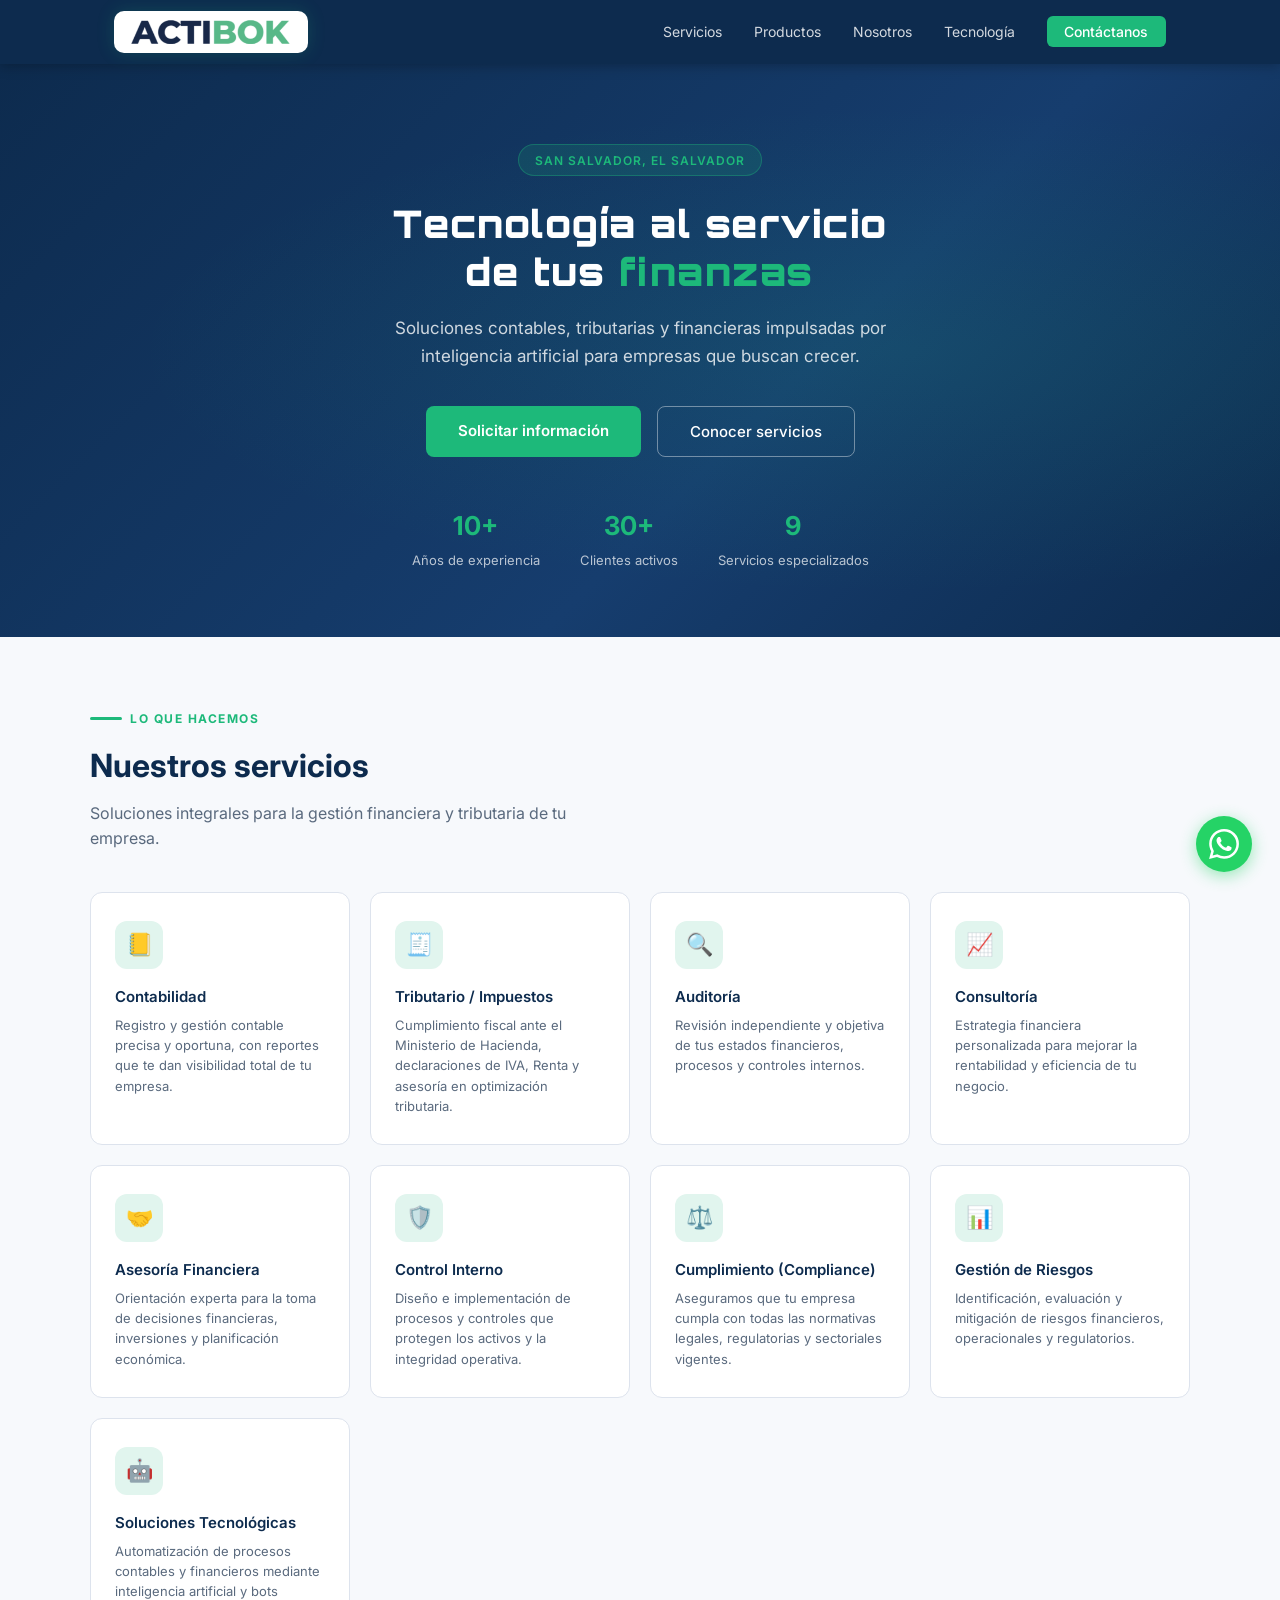
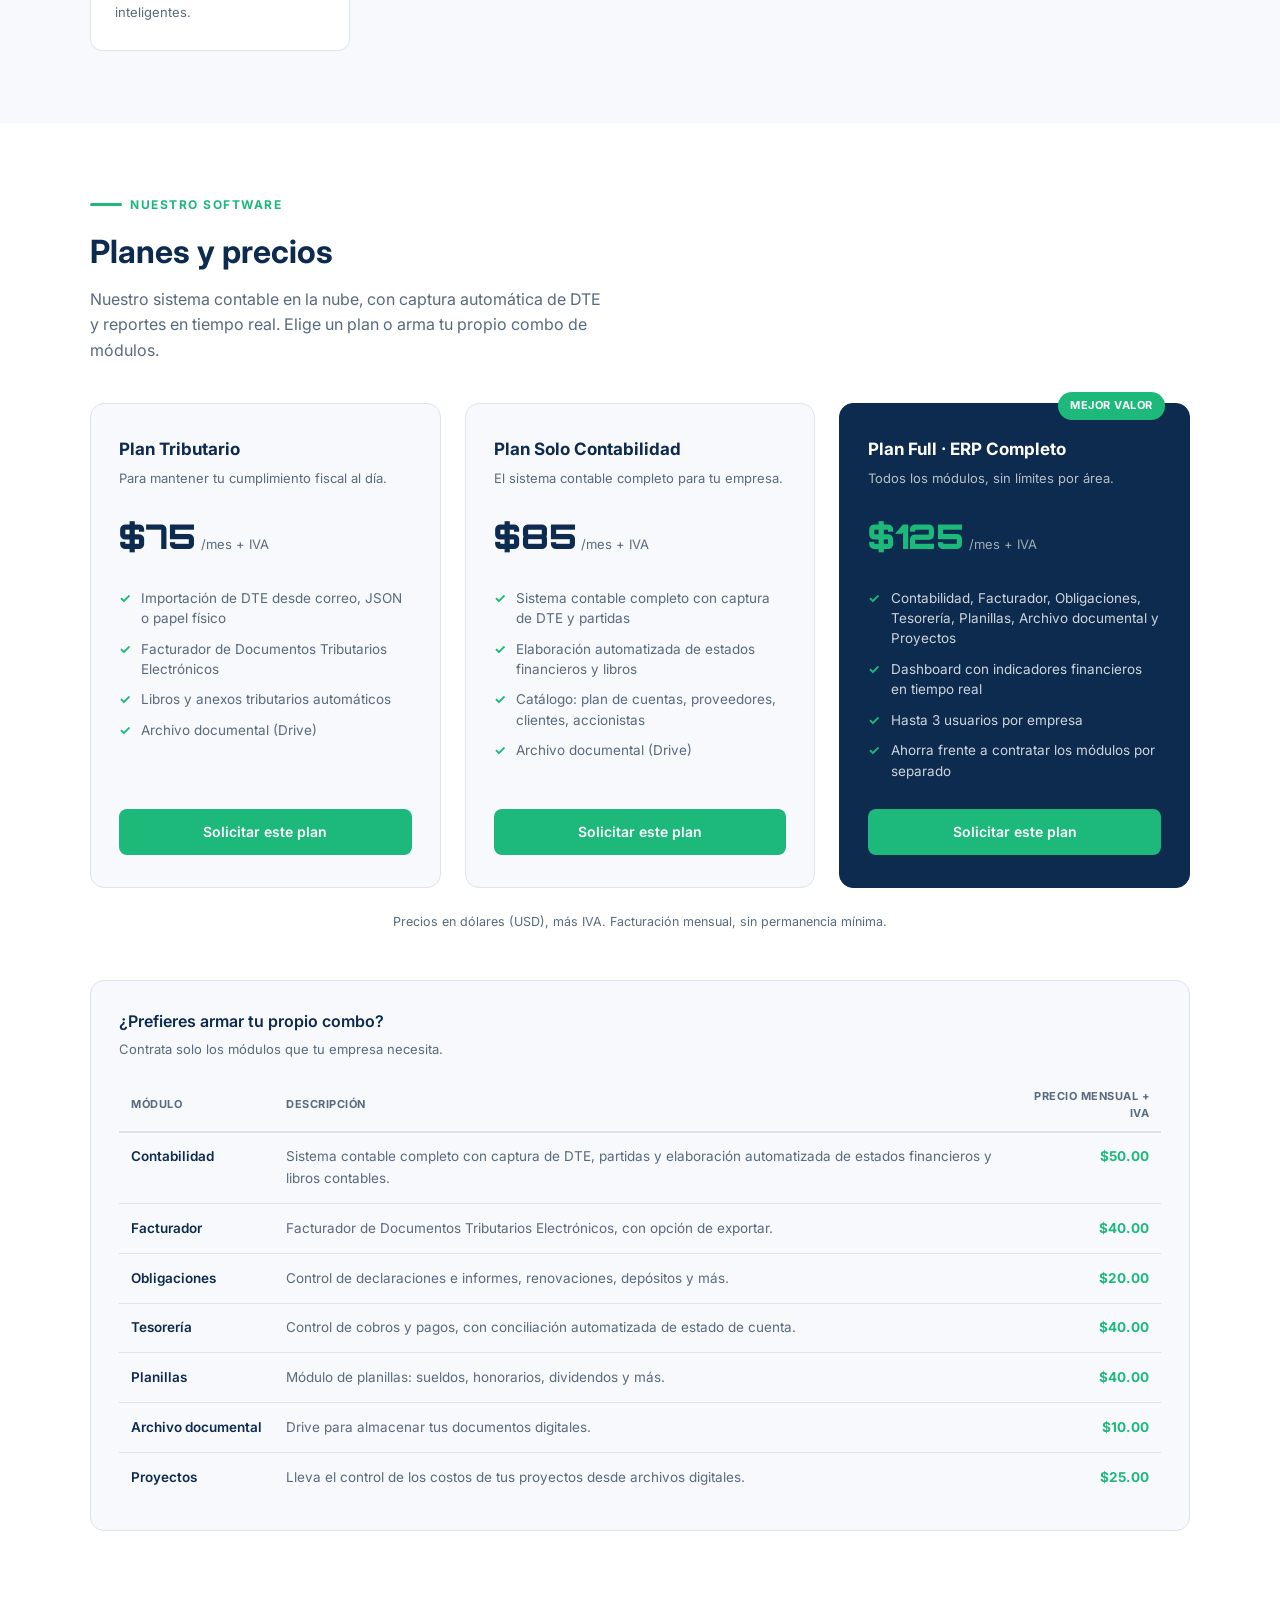
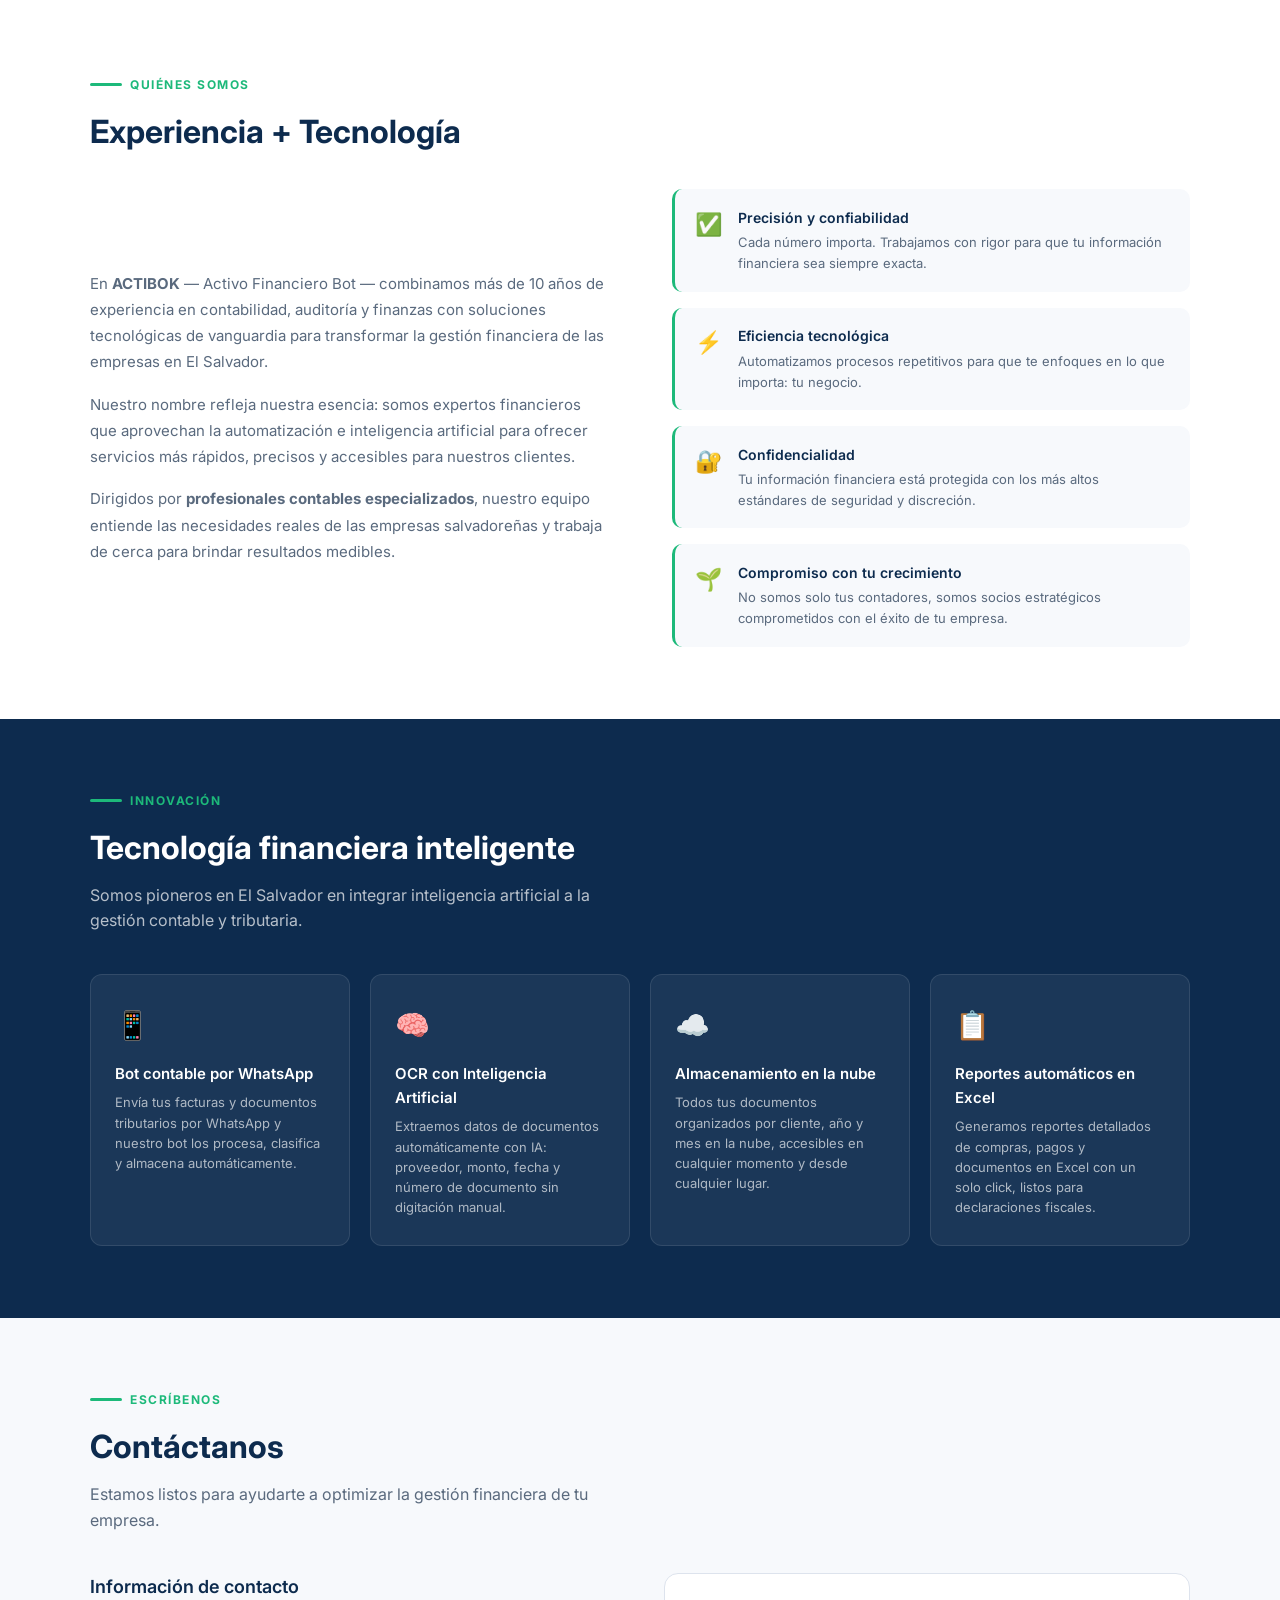
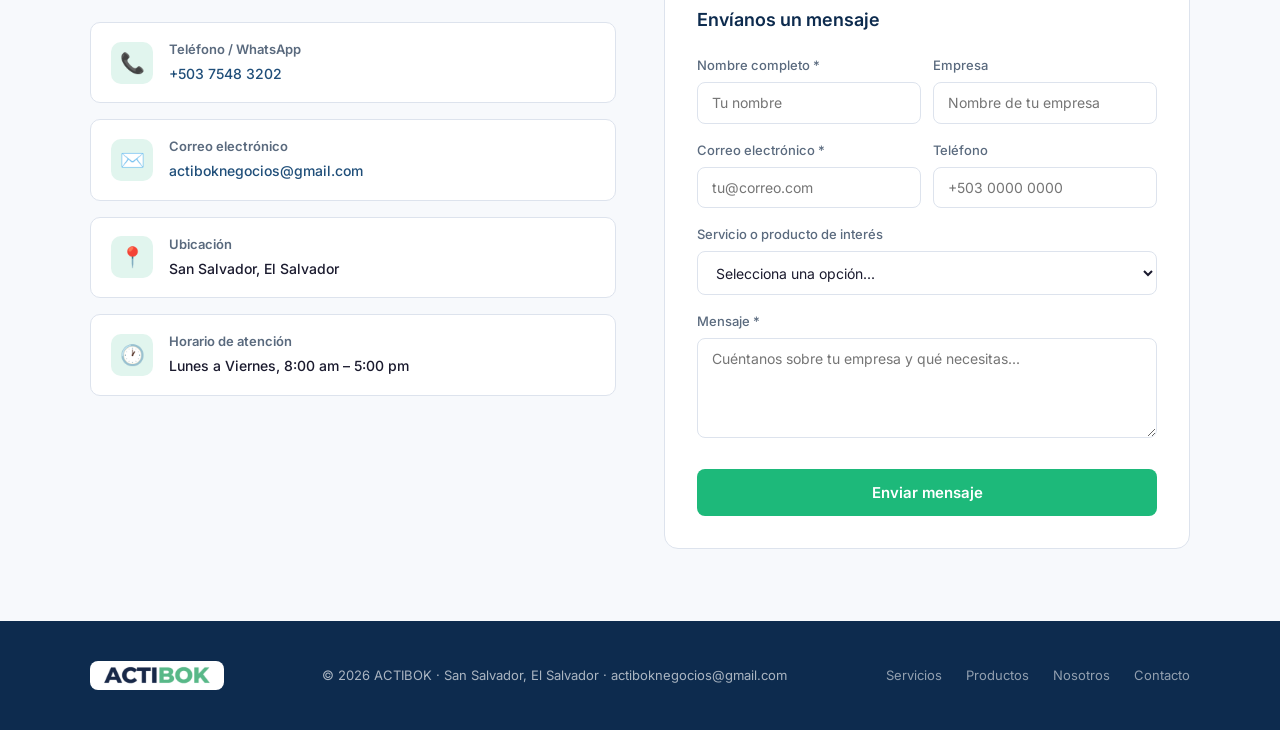
==== index.html @ 22d559ae "Reemplazar logotipo de texto por la imagen oficial del logo Usa el logo en PNG (assets/logo-actibok." ====
<!DOCTYPE html>
<html lang="es">
<head>
  <meta charset="UTF-8" />
  <meta name="viewport" content="width=device-width, initial-scale=1.0" />
  <title>ACTIBOK — Tecnología al servicio de tus finanzas</title>
  <meta name="description" content="ACTIBOK ofrece soluciones contables, tributarias, financieras y tecnológicas para empresas en El Salvador. Contabilidad, auditoría, consultoría, cumplimiento y más." />
  <link rel="preconnect" href="https://fonts.googleapis.com" />
  <link rel="preconnect" href="https://fonts.gstatic.com" crossorigin />
  <link href="https://fonts.googleapis.com/css2?family=Inter:wght@300;400;500;600;700&family=Orbitron:wght@700;900&display=swap" rel="stylesheet" />
  <style>
    *, *::before, *::after { box-sizing: border-box; margin: 0; padding: 0; }

    :root {
      --azul:       #0D2B4E;
      --azul-medio: #1F4E79;
      --verde:      #1DB97A;
      --verde-claro:#E1F5EE;
      --gris-bg:    #F7F9FC;
      --gris-card:  #FFFFFF;
      --texto:      #1A1A2E;
      --texto-sec:  #5A6A7E;
      --borde:      #DDE3ED;
    }

    html { scroll-behavior: smooth; }

    body {
      font-family: 'Inter', sans-serif;
      color: var(--texto);
      background: #fff;
      line-height: 1.6;
    }

    /* ── NAVBAR ── */
    header {
      position: sticky;
      top: 0;
      z-index: 100;
      background: var(--azul);
      box-shadow: 0 2px 12px rgba(0,0,0,0.25);
    }
    nav {
      max-width: 1100px;
      margin: 0 auto;
      padding: 0 1.5rem;
      display: flex;
      align-items: center;
      justify-content: space-between;
      height: 64px;
    }
    .logo {
      display: flex;
      align-items: center;
      background: #fff;
      padding: 0.4rem 0.9rem;
      border-radius: 10px;
      text-decoration: none;
      box-shadow: 0 0 18px rgba(29,185,122,0.2);
    }
    .logo img { display: block; height: 30px; width: auto; }
    .nav-links {
      display: flex;
      gap: 2rem;
      list-style: none;
    }
    .nav-links a {
      color: rgba(255,255,255,0.82);
      text-decoration: none;
      font-size: 14px;
      font-weight: 400;
      transition: color 0.2s;
    }
    .nav-links a:hover { color: var(--verde); }
    .nav-cta {
      background: var(--verde);
      color: #fff !important;
      padding: 0.45rem 1.1rem;
      border-radius: 6px;
      font-weight: 500 !important;
    }
    .nav-cta:hover { background: #17a36a !important; color: #fff !important; }

    /* hamburger */
    .hamburger { display: none; flex-direction: column; gap: 5px; cursor: pointer; }
    .hamburger span { width: 24px; height: 2px; background: #fff; border-radius: 2px; transition: 0.3s; }
    .mobile-menu {
      display: none;
      flex-direction: column;
      background: var(--azul);
      padding: 1rem 1.5rem 1.5rem;
      gap: 1rem;
    }
    .mobile-menu a {
      color: rgba(255,255,255,0.85);
      text-decoration: none;
      font-size: 16px;
      padding: 0.4rem 0;
      border-bottom: 1px solid rgba(255,255,255,0.08);
    }
    .mobile-menu a:last-child { border-bottom: none; }
    .mobile-menu.open { display: flex; }

    @media (max-width: 768px) {
      .nav-links { display: none; }
      .hamburger { display: flex; }
    }

    /* ── HERO ── */
    .hero {
      background: linear-gradient(135deg, var(--azul) 0%, #163D6E 60%, #0D2B4E 100%);
      color: #fff;
      padding: 5rem 1.5rem 4rem;
      text-align: center;
      position: relative;
      overflow: hidden;
    }
    .hero::before {
      content: '';
      position: absolute;
      inset: 0;
      background: radial-gradient(ellipse at 70% 50%, rgba(29,185,122,0.12) 0%, transparent 60%);
    }
    .hero-inner { position: relative; max-width: 680px; margin: 0 auto; }
    .hero-badge {
      display: inline-block;
      background: rgba(29,185,122,0.15);
      border: 1px solid rgba(29,185,122,0.35);
      color: var(--verde);
      font-size: 12px;
      font-weight: 600;
      letter-spacing: 1px;
      padding: 0.35rem 1rem;
      border-radius: 50px;
      margin-bottom: 1.5rem;
      text-transform: uppercase;
    }
    .hero h1 {
      font-family: 'Orbitron', sans-serif;
      font-size: clamp(22px, 4vw, 38px);
      font-weight: 900;
      line-height: 1.25;
      letter-spacing: 1.5px;
      margin-bottom: 1.25rem;
    }
    .hero h1 span { color: var(--verde); }
    .hero p {
      font-size: 17px;
      opacity: 0.8;
      margin-bottom: 2.25rem;
      max-width: 520px;
      margin-left: auto;
      margin-right: auto;
    }
    .hero-btns {
      display: flex;
      gap: 1rem;
      justify-content: center;
      flex-wrap: wrap;
    }
    .btn-primary {
      background: var(--verde);
      color: #fff;
      padding: 0.8rem 2rem;
      border-radius: 8px;
      font-size: 15px;
      font-weight: 600;
      text-decoration: none;
      transition: background 0.2s, transform 0.15s;
    }
    .btn-primary:hover { background: #17a36a; transform: translateY(-1px); }
    .btn-outline {
      border: 1.5px solid rgba(255,255,255,0.4);
      color: #fff;
      padding: 0.8rem 2rem;
      border-radius: 8px;
      font-size: 15px;
      font-weight: 500;
      text-decoration: none;
      transition: border-color 0.2s, background 0.2s;
    }
    .btn-outline:hover { border-color: var(--verde); background: rgba(29,185,122,0.08); }

    /* hero stats */
    .hero-stats {
      display: flex;
      justify-content: center;
      gap: 2.5rem;
      margin-top: 3rem;
      flex-wrap: wrap;
    }
    .hero-stat { text-align: center; }
    .hero-stat strong { display: block; font-size: 26px; font-weight: 700; color: var(--verde); }
    .hero-stat span { font-size: 13px; opacity: 0.7; }

    /* ── SECTION COMMONS ── */
    section { padding: 4.5rem 1.5rem; }
    .container { max-width: 1100px; margin: 0 auto; }
    .section-label {
      display: flex;
      align-items: center;
      gap: 0.5rem;
      margin-bottom: 0.75rem;
    }
    .section-label::before {
      content: '';
      width: 32px;
      height: 3px;
      background: var(--verde);
      border-radius: 2px;
      display: inline-block;
    }
    .section-label span {
      font-size: 12px;
      font-weight: 700;
      letter-spacing: 1.5px;
      text-transform: uppercase;
      color: var(--verde);
    }
    .section-title {
      font-size: clamp(22px, 3.5vw, 32px);
      font-weight: 700;
      color: var(--azul);
      margin-bottom: 0.6rem;
    }
    .section-sub {
      font-size: 16px;
      color: var(--texto-sec);
      max-width: 520px;
    }

    /* ── SERVICIOS ── */
    #servicios { background: var(--gris-bg); }
    .services-grid {
      display: grid;
      grid-template-columns: repeat(auto-fit, minmax(220px, 1fr));
      gap: 1.25rem;
      margin-top: 2.5rem;
    }
    .service-card {
      background: #fff;
      border: 1px solid var(--borde);
      border-radius: 12px;
      padding: 1.75rem 1.5rem;
      transition: transform 0.2s, box-shadow 0.2s, border-color 0.2s;
    }
    .service-card:hover {
      transform: translateY(-4px);
      box-shadow: 0 8px 28px rgba(13,43,78,0.1);
      border-color: var(--verde);
    }
    .service-icon {
      width: 48px;
      height: 48px;
      border-radius: 12px;
      background: var(--verde-claro);
      display: flex;
      align-items: center;
      justify-content: center;
      margin-bottom: 1rem;
      font-size: 22px;
    }
    .service-card h3 {
      font-size: 15px;
      font-weight: 600;
      color: var(--azul);
      margin-bottom: 0.4rem;
    }
    .service-card p {
      font-size: 13px;
      color: var(--texto-sec);
      line-height: 1.55;
    }

    /* ── PRODUCTOS ── */
    #productos { background: #fff; }
    .pricing-grid {
      display: grid;
      grid-template-columns: repeat(auto-fit, minmax(260px, 1fr));
      gap: 1.5rem;
      margin-top: 2.5rem;
    }
    .pricing-card {
      background: var(--gris-bg);
      border: 1px solid var(--borde);
      border-radius: 14px;
      padding: 2rem 1.75rem;
      display: flex;
      flex-direction: column;
      position: relative;
      transition: transform 0.2s, box-shadow 0.2s, border-color 0.2s;
    }
    .pricing-card:hover {
      transform: translateY(-4px);
      box-shadow: 0 8px 28px rgba(13,43,78,0.1);
      border-color: var(--verde);
    }
    .pricing-card.featured { background: var(--azul); border-color: var(--azul); }
    .pricing-badge {
      position: absolute;
      top: -12px;
      right: 1.5rem;
      background: var(--verde);
      color: #fff;
      font-size: 11px;
      font-weight: 700;
      letter-spacing: 0.5px;
      text-transform: uppercase;
      padding: 0.3rem 0.75rem;
      border-radius: 50px;
    }
    .pricing-card h3 { font-size: 17px; font-weight: 700; color: var(--azul); margin-bottom: 0.3rem; }
    .pricing-card.featured h3 { color: #fff; }
    .pricing-tagline { font-size: 13px; color: var(--texto-sec); margin-bottom: 1.25rem; }
    .pricing-card.featured .pricing-tagline { color: rgba(255,255,255,0.7); }
    .pricing-price { display: flex; align-items: baseline; gap: 0.3rem; margin-bottom: 1.5rem; }
    .pricing-price strong { font-size: 34px; font-weight: 900; color: var(--azul); font-family: 'Orbitron', sans-serif; }
    .pricing-card.featured .pricing-price strong { color: var(--verde); }
    .pricing-price span { font-size: 13px; color: var(--texto-sec); }
    .pricing-card.featured .pricing-price span { color: rgba(255,255,255,0.6); }
    .pricing-features { list-style: none; display: flex; flex-direction: column; gap: 0.65rem; margin-bottom: 1.75rem; flex-grow: 1; }
    .pricing-features li { font-size: 13.5px; color: var(--texto-sec); padding-left: 1.4rem; position: relative; line-height: 1.5; }
    .pricing-card.featured .pricing-features li { color: rgba(255,255,255,0.8); }
    .pricing-features li::before { content: '✓'; position: absolute; left: 0; color: var(--verde); font-weight: 700; }
    .pricing-cta {
      display: block;
      text-align: center;
      background: var(--verde);
      color: #fff;
      padding: 0.75rem;
      border-radius: 8px;
      font-size: 14px;
      font-weight: 600;
      text-decoration: none;
      transition: background 0.2s;
    }
    .pricing-cta:hover { background: #17a36a; }
    .pricing-note { font-size: 12.5px; color: var(--texto-sec); text-align: center; margin-top: 1.5rem; }

    .modules-wrap {
      margin-top: 3rem;
      background: var(--gris-bg);
      border: 1px solid var(--borde);
      border-radius: 14px;
      padding: 1.75rem;
    }
    .modules-wrap h3 { font-size: 16px; font-weight: 600; color: var(--azul); margin-bottom: 0.25rem; }
    .modules-sub { font-size: 13px; color: var(--texto-sec); margin-bottom: 1.25rem; }
    .modules-table { width: 100%; border-collapse: collapse; }
    .modules-table th {
      text-align: left;
      font-size: 11px;
      text-transform: uppercase;
      letter-spacing: 0.5px;
      color: var(--texto-sec);
      padding: 0.5rem 0.75rem;
      border-bottom: 2px solid var(--borde);
    }
    .modules-table td {
      padding: 0.85rem 0.75rem;
      border-bottom: 1px solid var(--borde);
      font-size: 13.5px;
      vertical-align: top;
    }
    .modules-table tr:last-child td { border-bottom: none; }
    .modules-table td.module-name { font-weight: 600; color: var(--azul); white-space: nowrap; }
    .modules-table td.module-price { text-align: right; font-weight: 700; color: var(--verde); white-space: nowrap; }
    .modules-table td.module-desc { color: var(--texto-sec); }
    @media (max-width: 640px) {
      .modules-table thead { display: none; }
      .modules-table, .modules-table tbody, .modules-table tr, .modules-table td { display: block; width: 100%; }
      .modules-table tr { padding: 0.75rem 0; border-bottom: 1px solid var(--borde); }
      .modules-table td { border: none; padding: 0.15rem 0; }
      .modules-table td.module-price { text-align: left; }
      .modules-table td.module-price::before { content: 'Precio mensual + IVA: '; font-weight: 400; color: var(--texto-sec); }
    }

    /* ── NOSOTROS ── */
    #nosotros { background: #fff; }
    .about-grid {
      display: grid;
      grid-template-columns: 1fr 1fr;
      gap: 4rem;
      align-items: center;
      margin-top: 2rem;
    }
    @media (max-width: 768px) { .about-grid { grid-template-columns: 1fr; gap: 2rem; } }
    .about-text p {
      font-size: 15px;
      color: var(--texto-sec);
      line-height: 1.75;
      margin-bottom: 1rem;
    }
    .about-text p:last-child { margin-bottom: 0; }
    .about-values {
      display: flex;
      flex-direction: column;
      gap: 1rem;
    }
    .value-item {
      display: flex;
      gap: 1rem;
      align-items: flex-start;
      padding: 1.1rem 1.25rem;
      background: var(--gris-bg);
      border-radius: 10px;
      border-left: 3px solid var(--verde);
    }
    .value-icon { font-size: 22px; flex-shrink: 0; }
    .value-item h4 { font-size: 14px; font-weight: 600; color: var(--azul); margin-bottom: 0.2rem; }
    .value-item p { font-size: 13px; color: var(--texto-sec); }

    /* ── TECNOLOGÍA ── */
    #tecnologia {
      background: var(--azul);
      color: #fff;
    }
    #tecnologia .section-title { color: #fff; }
    #tecnologia .section-sub { color: rgba(255,255,255,0.7); }
    #tecnologia .section-label span { color: var(--verde); }
    .tech-grid {
      display: grid;
      grid-template-columns: repeat(auto-fit, minmax(220px, 1fr));
      gap: 1.25rem;
      margin-top: 2.5rem;
    }
    .tech-card {
      background: rgba(255,255,255,0.06);
      border: 1px solid rgba(255,255,255,0.1);
      border-radius: 12px;
      padding: 1.75rem 1.5rem;
      transition: background 0.2s, border-color 0.2s;
    }
    .tech-card:hover {
      background: rgba(29,185,122,0.1);
      border-color: rgba(29,185,122,0.35);
    }
    .tech-card-icon { font-size: 28px; margin-bottom: 0.9rem; }
    .tech-card h3 { font-size: 15px; font-weight: 600; margin-bottom: 0.4rem; color: #fff; }
    .tech-card p { font-size: 13px; color: rgba(255,255,255,0.65); line-height: 1.55; }

    /* ── CONTACTO ── */
    #contacto { background: var(--gris-bg); }
    .contact-grid {
      display: grid;
      grid-template-columns: 1fr 1fr;
      gap: 3rem;
      margin-top: 2.5rem;
      align-items: start;
    }
    @media (max-width: 768px) { .contact-grid { grid-template-columns: 1fr; gap: 2rem; } }
    .contact-info h3 {
      font-size: 18px;
      font-weight: 600;
      color: var(--azul);
      margin-bottom: 1.25rem;
    }
    .contact-items { display: flex; flex-direction: column; gap: 1rem; }
    .contact-item {
      display: flex;
      gap: 1rem;
      align-items: center;
      background: #fff;
      border: 1px solid var(--borde);
      border-radius: 10px;
      padding: 1rem 1.25rem;
    }
    .contact-item-icon {
      width: 42px;
      height: 42px;
      border-radius: 10px;
      background: var(--verde-claro);
      display: flex;
      align-items: center;
      justify-content: center;
      font-size: 20px;
      flex-shrink: 0;
      color: #0F6E56;
    }
    .contact-item-text strong {
      display: block;
      font-size: 13px;
      font-weight: 600;
      color: var(--texto-sec);
      margin-bottom: 1px;
    }
    .contact-item-text span {
      font-size: 14px;
      color: var(--texto);
      font-weight: 500;
    }
    .contact-item-text a {
      font-size: 14px;
      color: var(--azul-medio);
      font-weight: 500;
      text-decoration: none;
    }
    .contact-item-text a:hover { color: var(--verde); }

    /* contact form */
    .contact-form-wrap {
      background: #fff;
      border: 1px solid var(--borde);
      border-radius: 14px;
      padding: 2rem;
    }
    .contact-form-wrap h3 {
      font-size: 18px;
      font-weight: 600;
      color: var(--azul);
      margin-bottom: 1.25rem;
    }
    .form-group { margin-bottom: 1rem; }
    .form-group label {
      display: block;
      font-size: 13px;
      font-weight: 500;
      color: var(--texto-sec);
      margin-bottom: 0.4rem;
    }
    .form-group input,
    .form-group textarea,
    .form-group select {
      width: 100%;
      padding: 0.7rem 0.9rem;
      border: 1.5px solid var(--borde);
      border-radius: 8px;
      font-size: 14px;
      font-family: inherit;
      color: var(--texto);
      background: #fff;
      transition: border-color 0.2s;
      outline: none;
    }
    .form-group input:focus,
    .form-group textarea:focus,
    .form-group select:focus { border-color: var(--verde); }
    .form-group textarea { resize: vertical; min-height: 100px; }
    .form-row { display: grid; grid-template-columns: 1fr 1fr; gap: 0.75rem; }
    @media (max-width: 480px) { .form-row { grid-template-columns: 1fr; } }
    .btn-submit {
      width: 100%;
      background: var(--verde);
      color: #fff;
      border: none;
      padding: 0.85rem;
      border-radius: 8px;
      font-size: 15px;
      font-weight: 600;
      cursor: pointer;
      font-family: inherit;
      transition: background 0.2s;
      margin-top: 0.5rem;
    }
    .btn-submit:hover { background: #17a36a; }
    .form-success {
      display: none;
      background: var(--verde-claro);
      border: 1px solid var(--verde);
      color: #0F6E56;
      border-radius: 8px;
      padding: 1rem;
      font-size: 14px;
      font-weight: 500;
      text-align: center;
      margin-top: 1rem;
    }

    /* ── FOOTER ── */
    footer {
      background: var(--azul);
      color: rgba(255,255,255,0.65);
      padding: 2.5rem 1.5rem;
    }
    .footer-inner {
      max-width: 1100px;
      margin: 0 auto;
      display: flex;
      justify-content: space-between;
      align-items: center;
      flex-wrap: wrap;
      gap: 1rem;
    }
    .footer-logo {
      display: flex;
      align-items: center;
      background: #fff;
      padding: 0.3rem 0.75rem;
      border-radius: 8px;
      text-decoration: none;
    }
    .footer-logo img { display: block; height: 20px; width: auto; }
    footer p { font-size: 13px; }
    .footer-links { display: flex; gap: 1.5rem; }
    .footer-links a {
      color: rgba(255,255,255,0.55);
      text-decoration: none;
      font-size: 13px;
      transition: color 0.2s;
    }
    .footer-links a:hover { color: var(--verde); }

    /* ── WHATSAPP FLOAT ── */
    .whatsapp-float {
      position: fixed;
      bottom: 1.75rem;
      right: 1.75rem;
      background: #25D366;
      color: #fff;
      width: 56px;
      height: 56px;
      border-radius: 50%;
      display: flex;
      align-items: center;
      justify-content: center;
      font-size: 28px;
      text-decoration: none;
      box-shadow: 0 4px 16px rgba(37,211,102,0.45);
      z-index: 999;
      transition: transform 0.2s;
    }
    .whatsapp-float:hover { transform: scale(1.08); }
  </style>
</head>
<body>

<!-- NAVBAR -->
<header>
  <nav>
    <a href="#" class="logo"><img src="assets/logo-actibok.png" alt="ACTIBOK" /></a>
    <ul class="nav-links">
      <li><a href="#servicios">Servicios</a></li>
      <li><a href="#productos">Productos</a></li>
      <li><a href="#nosotros">Nosotros</a></li>
      <li><a href="#tecnologia">Tecnología</a></li>
      <li><a href="#contacto" class="nav-cta">Contáctanos</a></li>
    </ul>
    <div class="hamburger" onclick="toggleMenu()" aria-label="Menú" role="button">
      <span></span><span></span><span></span>
    </div>
  </nav>
  <div class="mobile-menu" id="mobileMenu">
    <a href="#servicios" onclick="toggleMenu()">Servicios</a>
    <a href="#productos" onclick="toggleMenu()">Productos</a>
    <a href="#nosotros" onclick="toggleMenu()">Nosotros</a>
    <a href="#tecnologia" onclick="toggleMenu()">Tecnología</a>
    <a href="#contacto" onclick="toggleMenu()">Contacto</a>
  </div>
</header>

<!-- HERO -->
<section class="hero">
  <div class="hero-inner">
    <div class="hero-badge">San Salvador, El Salvador</div>
    <h1>Tecnología al servicio<br>de tus <span>finanzas</span></h1>
    <p>Soluciones contables, tributarias y financieras impulsadas por inteligencia artificial para empresas que buscan crecer.</p>
    <div class="hero-btns">
      <a href="#contacto" class="btn-primary">Solicitar información</a>
      <a href="#servicios" class="btn-outline">Conocer servicios</a>
    </div>
    <div class="hero-stats">
      <div class="hero-stat"><strong>10+</strong><span>Años de experiencia</span></div>
      <div class="hero-stat"><strong>30+</strong><span>Clientes activos</span></div>
      <div class="hero-stat"><strong>9</strong><span>Servicios especializados</span></div>
    </div>
  </div>
</section>

<!-- SERVICIOS -->
<section id="servicios">
  <div class="container">
    <div class="section-label"><span>Lo que hacemos</span></div>
    <h2 class="section-title">Nuestros servicios</h2>
    <p class="section-sub">Soluciones integrales para la gestión financiera y tributaria de tu empresa.</p>
    <div class="services-grid">
      <div class="service-card">
        <div class="service-icon">📒</div>
        <h3>Contabilidad</h3>
        <p>Registro y gestión contable precisa y oportuna, con reportes que te dan visibilidad total de tu empresa.</p>
      </div>
      <div class="service-card">
        <div class="service-icon">🧾</div>
        <h3>Tributario / Impuestos</h3>
        <p>Cumplimiento fiscal ante el Ministerio de Hacienda, declaraciones de IVA, Renta y asesoría en optimización tributaria.</p>
      </div>
      <div class="service-card">
        <div class="service-icon">🔍</div>
        <h3>Auditoría</h3>
        <p>Revisión independiente y objetiva de tus estados financieros, procesos y controles internos.</p>
      </div>
      <div class="service-card">
        <div class="service-icon">📈</div>
        <h3>Consultoría</h3>
        <p>Estrategia financiera personalizada para mejorar la rentabilidad y eficiencia de tu negocio.</p>
      </div>
      <div class="service-card">
        <div class="service-icon">🤝</div>
        <h3>Asesoría Financiera</h3>
        <p>Orientación experta para la toma de decisiones financieras, inversiones y planificación económica.</p>
      </div>
      <div class="service-card">
        <div class="service-icon">🛡️</div>
        <h3>Control Interno</h3>
        <p>Diseño e implementación de procesos y controles que protegen los activos y la integridad operativa.</p>
      </div>
      <div class="service-card">
        <div class="service-icon">⚖️</div>
        <h3>Cumplimiento (Compliance)</h3>
        <p>Aseguramos que tu empresa cumpla con todas las normativas legales, regulatorias y sectoriales vigentes.</p>
      </div>
      <div class="service-card">
        <div class="service-icon">📊</div>
        <h3>Gestión de Riesgos</h3>
        <p>Identificación, evaluación y mitigación de riesgos financieros, operacionales y regulatorios.</p>
      </div>
      <div class="service-card">
        <div class="service-icon">🤖</div>
        <h3>Soluciones Tecnológicas</h3>
        <p>Automatización de procesos contables y financieros mediante inteligencia artificial y bots inteligentes.</p>
      </div>
    </div>
  </div>
</section>

<!-- PRODUCTOS -->
<section id="productos">
  <div class="container">
    <div class="section-label"><span>Nuestro software</span></div>
    <h2 class="section-title">Planes y precios</h2>
    <p class="section-sub">Nuestro sistema contable en la nube, con captura automática de DTE y reportes en tiempo real. Elige un plan o arma tu propio combo de módulos.</p>

    <div class="pricing-grid">
      <div class="pricing-card">
        <h3>Plan Tributario</h3>
        <p class="pricing-tagline">Para mantener tu cumplimiento fiscal al día.</p>
        <div class="pricing-price"><strong>$75</strong><span>/mes + IVA</span></div>
        <ul class="pricing-features">
          <li>Importación de DTE desde correo, JSON o papel físico</li>
          <li>Facturador de Documentos Tributarios Electrónicos</li>
          <li>Libros y anexos tributarios automáticos</li>
          <li>Archivo documental (Drive)</li>
        </ul>
        <a href="#contacto" class="pricing-cta">Solicitar este plan</a>
      </div>

      <div class="pricing-card">
        <h3>Plan Solo Contabilidad</h3>
        <p class="pricing-tagline">El sistema contable completo para tu empresa.</p>
        <div class="pricing-price"><strong>$85</strong><span>/mes + IVA</span></div>
        <ul class="pricing-features">
          <li>Sistema contable completo con captura de DTE y partidas</li>
          <li>Elaboración automatizada de estados financieros y libros</li>
          <li>Catálogo: plan de cuentas, proveedores, clientes, accionistas</li>
          <li>Archivo documental (Drive)</li>
        </ul>
        <a href="#contacto" class="pricing-cta">Solicitar este plan</a>
      </div>

      <div class="pricing-card featured">
        <div class="pricing-badge">Mejor valor</div>
        <h3>Plan Full · ERP Completo</h3>
        <p class="pricing-tagline">Todos los módulos, sin límites por área.</p>
        <div class="pricing-price"><strong>$125</strong><span>/mes + IVA</span></div>
        <ul class="pricing-features">
          <li>Contabilidad, Facturador, Obligaciones, Tesorería, Planillas, Archivo documental y Proyectos</li>
          <li>Dashboard con indicadores financieros en tiempo real</li>
          <li>Hasta 3 usuarios por empresa</li>
          <li>Ahorra frente a contratar los módulos por separado</li>
        </ul>
        <a href="#contacto" class="pricing-cta">Solicitar este plan</a>
      </div>
    </div>
    <p class="pricing-note">Precios en dólares (USD), más IVA. Facturación mensual, sin permanencia mínima.</p>

    <div class="modules-wrap">
      <h3>¿Prefieres armar tu propio combo?</h3>
      <p class="modules-sub">Contrata solo los módulos que tu empresa necesita.</p>
      <table class="modules-table">
        <thead>
          <tr>
            <th>Módulo</th>
            <th>Descripción</th>
            <th style="text-align:right;">Precio mensual + IVA</th>
          </tr>
        </thead>
        <tbody>
          <tr>
            <td class="module-name">Contabilidad</td>
            <td class="module-desc">Sistema contable completo con captura de DTE, partidas y elaboración automatizada de estados financieros y libros contables.</td>
            <td class="module-price">$50.00</td>
          </tr>
          <tr>
            <td class="module-name">Facturador</td>
            <td class="module-desc">Facturador de Documentos Tributarios Electrónicos, con opción de exportar.</td>
            <td class="module-price">$40.00</td>
          </tr>
          <tr>
            <td class="module-name">Obligaciones</td>
            <td class="module-desc">Control de declaraciones e informes, renovaciones, depósitos y más.</td>
            <td class="module-price">$20.00</td>
          </tr>
          <tr>
            <td class="module-name">Tesorería</td>
            <td class="module-desc">Control de cobros y pagos, con conciliación automatizada de estado de cuenta.</td>
            <td class="module-price">$40.00</td>
          </tr>
          <tr>
            <td class="module-name">Planillas</td>
            <td class="module-desc">Módulo de planillas: sueldos, honorarios, dividendos y más.</td>
            <td class="module-price">$40.00</td>
          </tr>
          <tr>
            <td class="module-name">Archivo documental</td>
            <td class="module-desc">Drive para almacenar tus documentos digitales.</td>
            <td class="module-price">$10.00</td>
          </tr>
          <tr>
            <td class="module-name">Proyectos</td>
            <td class="module-desc">Lleva el control de los costos de tus proyectos desde archivos digitales.</td>
            <td class="module-price">$25.00</td>
          </tr>
        </tbody>
      </table>
    </div>
  </div>
</section>

<!-- NOSOTROS -->
<section id="nosotros">
  <div class="container">
    <div class="section-label"><span>Quiénes somos</span></div>
    <h2 class="section-title">Experiencia + Tecnología</h2>
    <div class="about-grid">
      <div class="about-text">
        <p>En <strong>ACTIBOK</strong> — Activo Financiero Bot — combinamos más de 10 años de experiencia en contabilidad, auditoría y finanzas con soluciones tecnológicas de vanguardia para transformar la gestión financiera de las empresas en El Salvador.</p>
        <p>Nuestro nombre refleja nuestra esencia: somos expertos financieros que aprovechan la automatización e inteligencia artificial para ofrecer servicios más rápidos, precisos y accesibles para nuestros clientes.</p>
        <p>Dirigidos por <strong>profesionales contables especializados</strong>, nuestro equipo entiende las necesidades reales de las empresas salvadoreñas y trabaja de cerca para brindar resultados medibles.</p>
      </div>
      <div class="about-values">
        <div class="value-item">
          <div class="value-icon">✅</div>
          <div>
            <h4>Precisión y confiabilidad</h4>
            <p>Cada número importa. Trabajamos con rigor para que tu información financiera sea siempre exacta.</p>
          </div>
        </div>
        <div class="value-item">
          <div class="value-icon">⚡</div>
          <div>
            <h4>Eficiencia tecnológica</h4>
            <p>Automatizamos procesos repetitivos para que te enfoques en lo que importa: tu negocio.</p>
          </div>
        </div>
        <div class="value-item">
          <div class="value-icon">🔐</div>
          <div>
            <h4>Confidencialidad</h4>
            <p>Tu información financiera está protegida con los más altos estándares de seguridad y discreción.</p>
          </div>
        </div>
        <div class="value-item">
          <div class="value-icon">🌱</div>
          <div>
            <h4>Compromiso con tu crecimiento</h4>
            <p>No somos solo tus contadores, somos socios estratégicos comprometidos con el éxito de tu empresa.</p>
          </div>
        </div>
      </div>
    </div>
  </div>
</section>

<!-- TECNOLOGÍA -->
<section id="tecnologia">
  <div class="container">
    <div class="section-label"><span>Innovación</span></div>
    <h2 class="section-title">Tecnología financiera inteligente</h2>
    <p class="section-sub">Somos pioneros en El Salvador en integrar inteligencia artificial a la gestión contable y tributaria.</p>
    <div class="tech-grid">
      <div class="tech-card">
        <div class="tech-card-icon">📱</div>
        <h3>Bot contable por WhatsApp</h3>
        <p>Envía tus facturas y documentos tributarios por WhatsApp y nuestro bot los procesa, clasifica y almacena automáticamente.</p>
      </div>
      <div class="tech-card">
        <div class="tech-card-icon">🧠</div>
        <h3>OCR con Inteligencia Artificial</h3>
        <p>Extraemos datos de documentos automáticamente con IA: proveedor, monto, fecha y número de documento sin digitación manual.</p>
      </div>
      <div class="tech-card">
        <div class="tech-card-icon">☁️</div>
        <h3>Almacenamiento en la nube</h3>
        <p>Todos tus documentos organizados por cliente, año y mes en la nube, accesibles en cualquier momento y desde cualquier lugar.</p>
      </div>
      <div class="tech-card">
        <div class="tech-card-icon">📋</div>
        <h3>Reportes automáticos en Excel</h3>
        <p>Generamos reportes detallados de compras, pagos y documentos en Excel con un solo click, listos para declaraciones fiscales.</p>
      </div>
    </div>
  </div>
</section>

<!-- CONTACTO -->
<section id="contacto">
  <div class="container">
    <div class="section-label"><span>Escríbenos</span></div>
    <h2 class="section-title">Contáctanos</h2>
    <p class="section-sub">Estamos listos para ayudarte a optimizar la gestión financiera de tu empresa.</p>
    <div class="contact-grid">
      <div class="contact-info">
        <h3>Información de contacto</h3>
        <div class="contact-items">
          <div class="contact-item">
            <div class="contact-item-icon">📞</div>
            <div class="contact-item-text">
              <strong>Teléfono / WhatsApp</strong>
              <a href="tel:+50375483202">+503 7548 3202</a>
            </div>
          </div>
          <div class="contact-item">
            <div class="contact-item-icon">✉️</div>
            <div class="contact-item-text">
              <strong>Correo electrónico</strong>
              <a href="mailto:actiboknegocios@gmail.com">actiboknegocios@gmail.com</a>
            </div>
          </div>
          <div class="contact-item">
            <div class="contact-item-icon">📍</div>
            <div class="contact-item-text">
              <strong>Ubicación</strong>
              <span>San Salvador, El Salvador</span>
            </div>
          </div>
          <div class="contact-item">
            <div class="contact-item-icon">🕐</div>
            <div class="contact-item-text">
              <strong>Horario de atención</strong>
              <span>Lunes a Viernes, 8:00 am – 5:00 pm</span>
            </div>
          </div>
        </div>
      </div>
      <div class="contact-form-wrap">
        <h3>Envíanos un mensaje</h3>
        <form id="contactForm" onsubmit="submitForm(event)">
          <div class="form-row">
            <div class="form-group">
              <label for="nombre">Nombre completo *</label>
              <input type="text" id="nombre" name="nombre" placeholder="Tu nombre" required />
            </div>
            <div class="form-group">
              <label for="empresa">Empresa</label>
              <input type="text" id="empresa" name="empresa" placeholder="Nombre de tu empresa" />
            </div>
          </div>
          <div class="form-row">
            <div class="form-group">
              <label for="email">Correo electrónico *</label>
              <input type="email" id="email" name="email" placeholder="tu@correo.com" required />
            </div>
            <div class="form-group">
              <label for="telefono">Teléfono</label>
              <input type="tel" id="telefono" name="telefono" placeholder="+503 0000 0000" />
            </div>
          </div>
          <div class="form-group">
            <label for="servicio">Servicio o producto de interés</label>
            <select id="servicio" name="servicio">
              <option value="">Selecciona una opción...</option>
              <optgroup label="Servicios profesionales">
                <option>Contabilidad</option>
                <option>Tributario / Impuestos</option>
                <option>Auditoría</option>
                <option>Consultoría</option>
                <option>Asesoría Financiera</option>
                <option>Control Interno</option>
                <option>Cumplimiento (Compliance)</option>
                <option>Gestión de Riesgos</option>
                <option>Soluciones Tecnológicas</option>
                <option>Otro / Varios servicios</option>
              </optgroup>
              <optgroup label="Productos (software)">
                <option>Plan Tributario ($75/mes)</option>
                <option>Plan Solo Contabilidad ($85/mes)</option>
                <option>Plan Full · ERP Completo ($125/mes)</option>
                <option>Módulos individuales a la carta</option>
              </optgroup>
            </select>
          </div>
          <div class="form-group">
            <label for="mensaje">Mensaje *</label>
            <textarea id="mensaje" name="mensaje" placeholder="Cuéntanos sobre tu empresa y qué necesitas..." required></textarea>
          </div>
          <button type="submit" class="btn-submit">Enviar mensaje</button>
          <div class="form-success" id="formSuccess">
            ✅ ¡Gracias por contactarnos! Te responderemos en menos de 24 horas.
          </div>
        </form>
      </div>
    </div>
  </div>
</section>

<!-- FOOTER -->
<footer>
  <div class="footer-inner">
    <a href="#" class="footer-logo"><img src="assets/logo-actibok.png" alt="ACTIBOK" /></a>
    <p>© 2026 ACTIBOK · San Salvador, El Salvador · actiboknegocios@gmail.com</p>
    <div class="footer-links">
      <a href="#servicios">Servicios</a>
      <a href="#productos">Productos</a>
      <a href="#nosotros">Nosotros</a>
      <a href="#contacto">Contacto</a>
    </div>
  </div>
</footer>

<!-- WhatsApp Float -->
<a href="https://wa.me/50375483202?text=Hola,%20me%20interesa%20conocer%20los%20servicios%20de%20ACTIBOK"
   class="whatsapp-float" target="_blank" rel="noopener" aria-label="Contactar por WhatsApp">
  <svg xmlns="http://www.w3.org/2000/svg" width="30" height="30" viewBox="0 0 24 24" fill="white">
    <path d="M17.472 14.382c-.297-.149-1.758-.867-2.03-.967-.273-.099-.471-.148-.67.15-.197.297-.767.966-.94 1.164-.173.199-.347.223-.644.075-.297-.15-1.255-.463-2.39-1.475-.883-.788-1.48-1.761-1.653-2.059-.173-.297-.018-.458.13-.606.134-.133.298-.347.446-.52.149-.174.198-.298.298-.497.099-.198.05-.371-.025-.52-.075-.149-.669-1.612-.916-2.207-.242-.579-.487-.5-.669-.51-.173-.008-.371-.01-.57-.01-.198 0-.52.074-.792.372-.272.297-1.04 1.016-1.04 2.479 0 1.462 1.065 2.875 1.213 3.074.149.198 2.096 3.2 5.077 4.487.709.306 1.262.489 1.694.625.712.227 1.36.195 1.871.118.571-.085 1.758-.719 2.006-1.413.248-.694.248-1.289.173-1.413-.074-.124-.272-.198-.57-.347m-5.421 7.403h-.004a9.87 9.87 0 01-5.031-1.378l-.361-.214-3.741.982.998-3.648-.235-.374a9.86 9.86 0 01-1.51-5.26c.001-5.45 4.436-9.884 9.888-9.884 2.64 0 5.122 1.03 6.988 2.898a9.825 9.825 0 012.893 6.994c-.003 5.45-4.437 9.884-9.885 9.884m8.413-18.297A11.815 11.815 0 0012.05 0C5.495 0 .16 5.335.157 11.892c0 2.096.547 4.142 1.588 5.945L.057 24l6.305-1.654a11.882 11.882 0 005.683 1.448h.005c6.554 0 11.89-5.335 11.893-11.893a11.821 11.821 0 00-3.48-8.413z"/>
  </svg>
</a>

<script>
  function toggleMenu() {
    document.getElementById('mobileMenu').classList.toggle('open');
  }

  function submitForm(e) {
    e.preventDefault();
    const nombre = document.getElementById('nombre').value;
    const email = document.getElementById('email').value;
    const servicio = document.getElementById('servicio').value;
    const mensaje = document.getElementById('mensaje').value;
    const subject = encodeURIComponent(`Consulta desde actibok.com${servicio ? ' - ' + servicio : ''}`);
    const body = encodeURIComponent(`Nombre: ${nombre}\nCorreo: ${email}\nServicio: ${servicio || 'No especificado'}\n\nMensaje:\n${mensaje}`);
    window.location.href = `mailto:actiboknegocios@gmail.com?subject=${subject}&body=${body}`;
    document.getElementById('formSuccess').style.display = 'block';
    e.target.reset();
  }
</script>

</body>
</html>
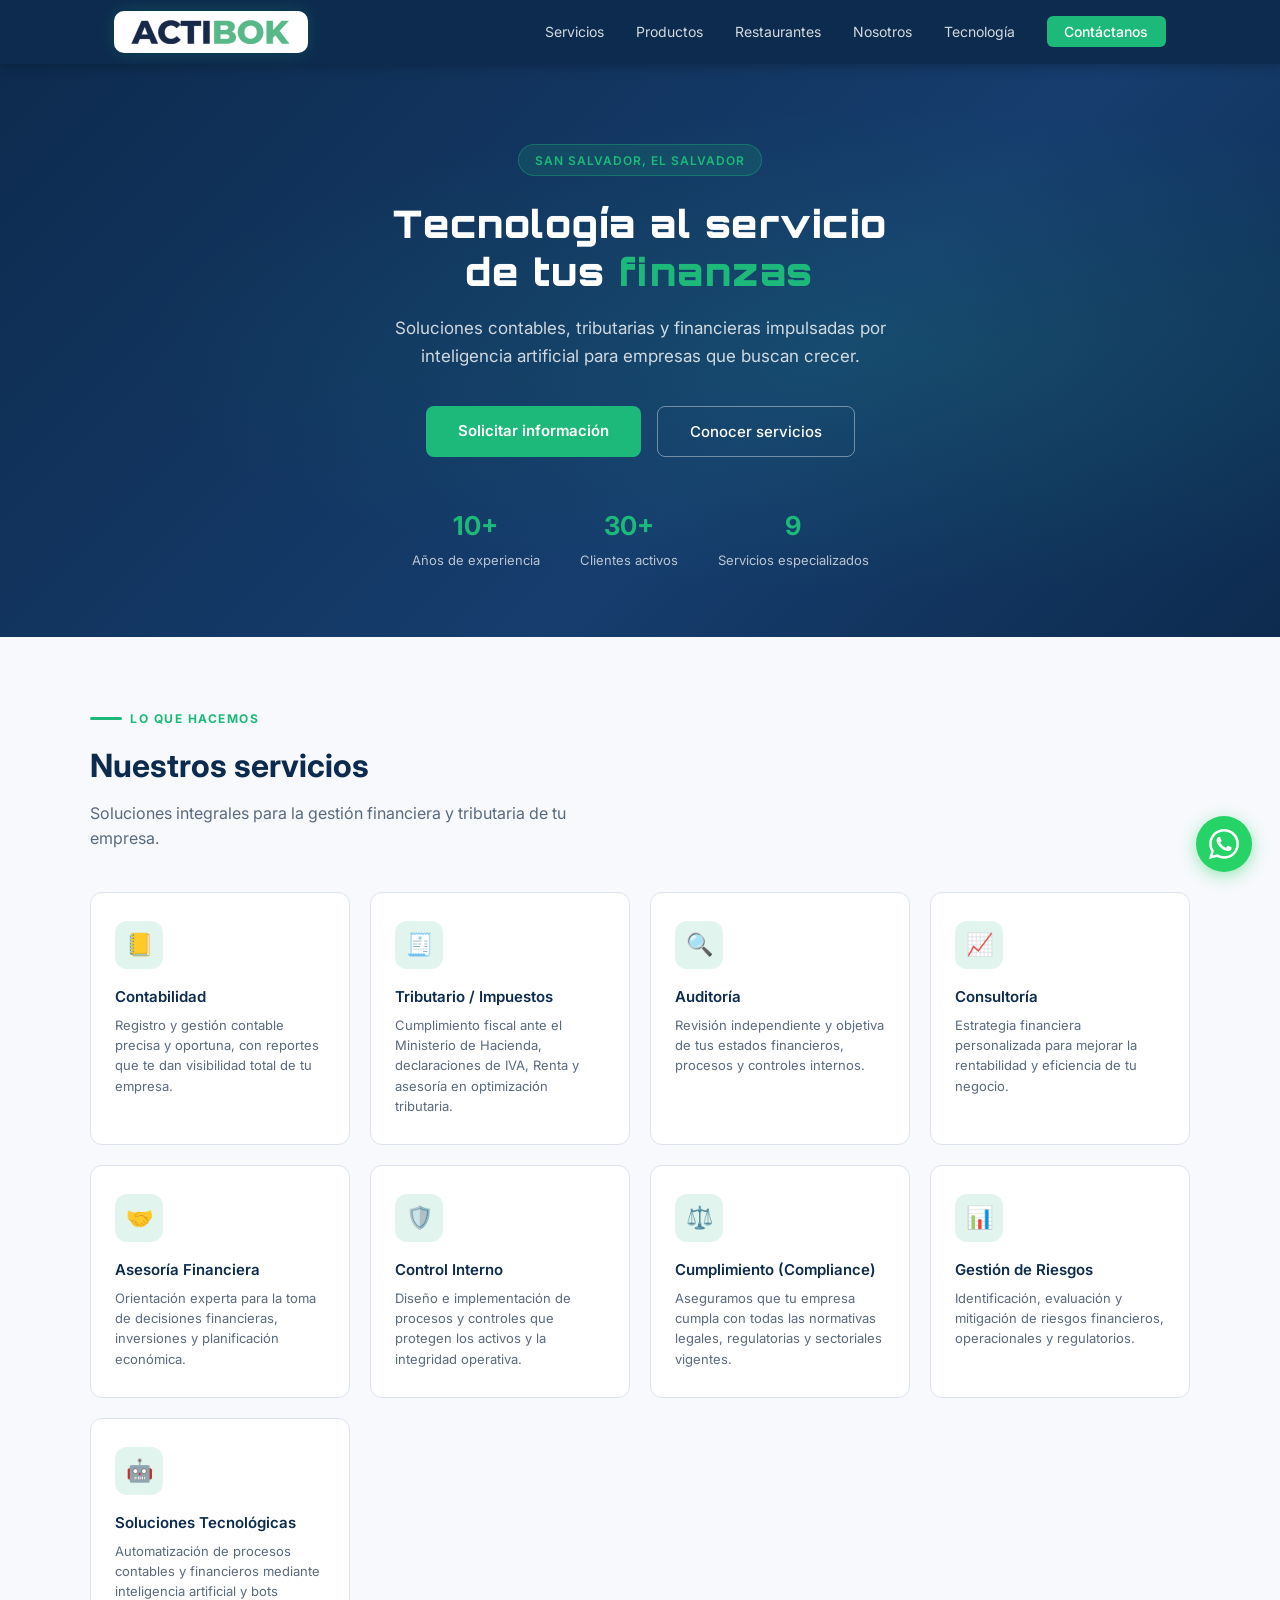
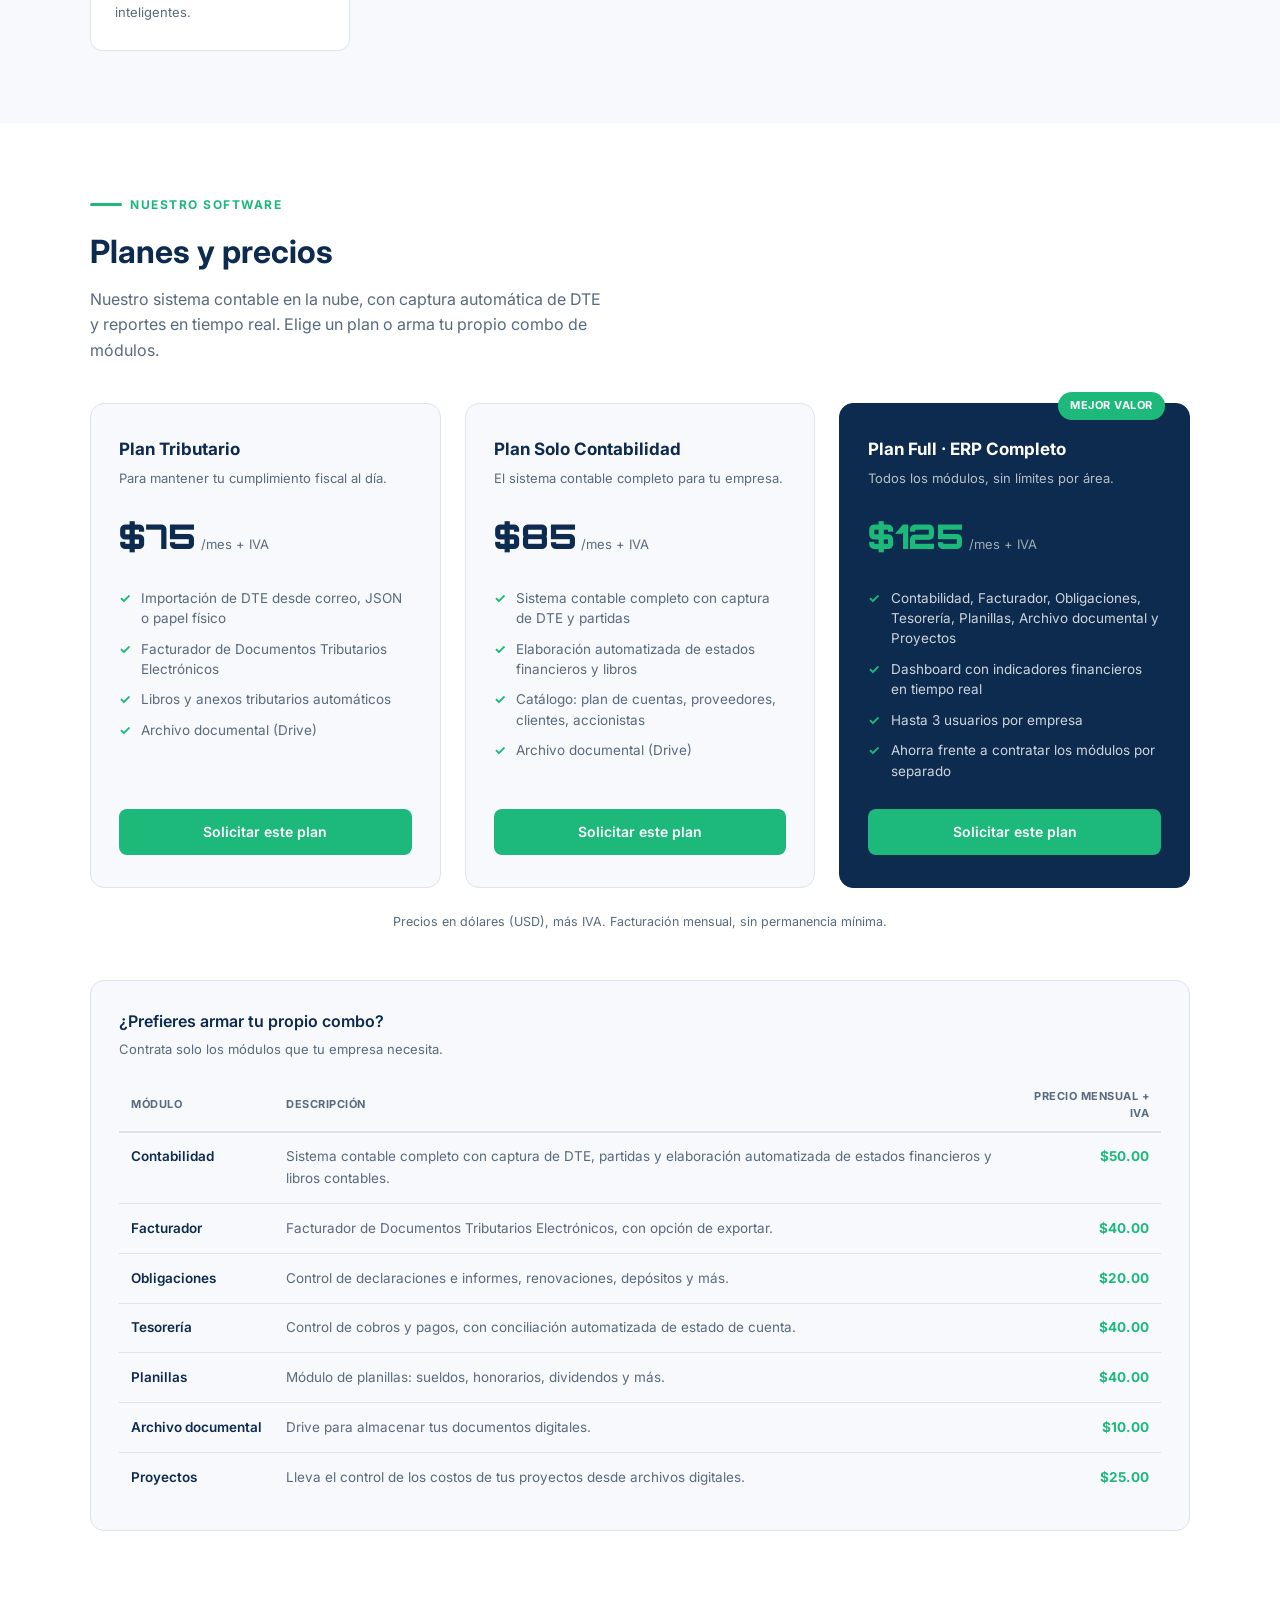
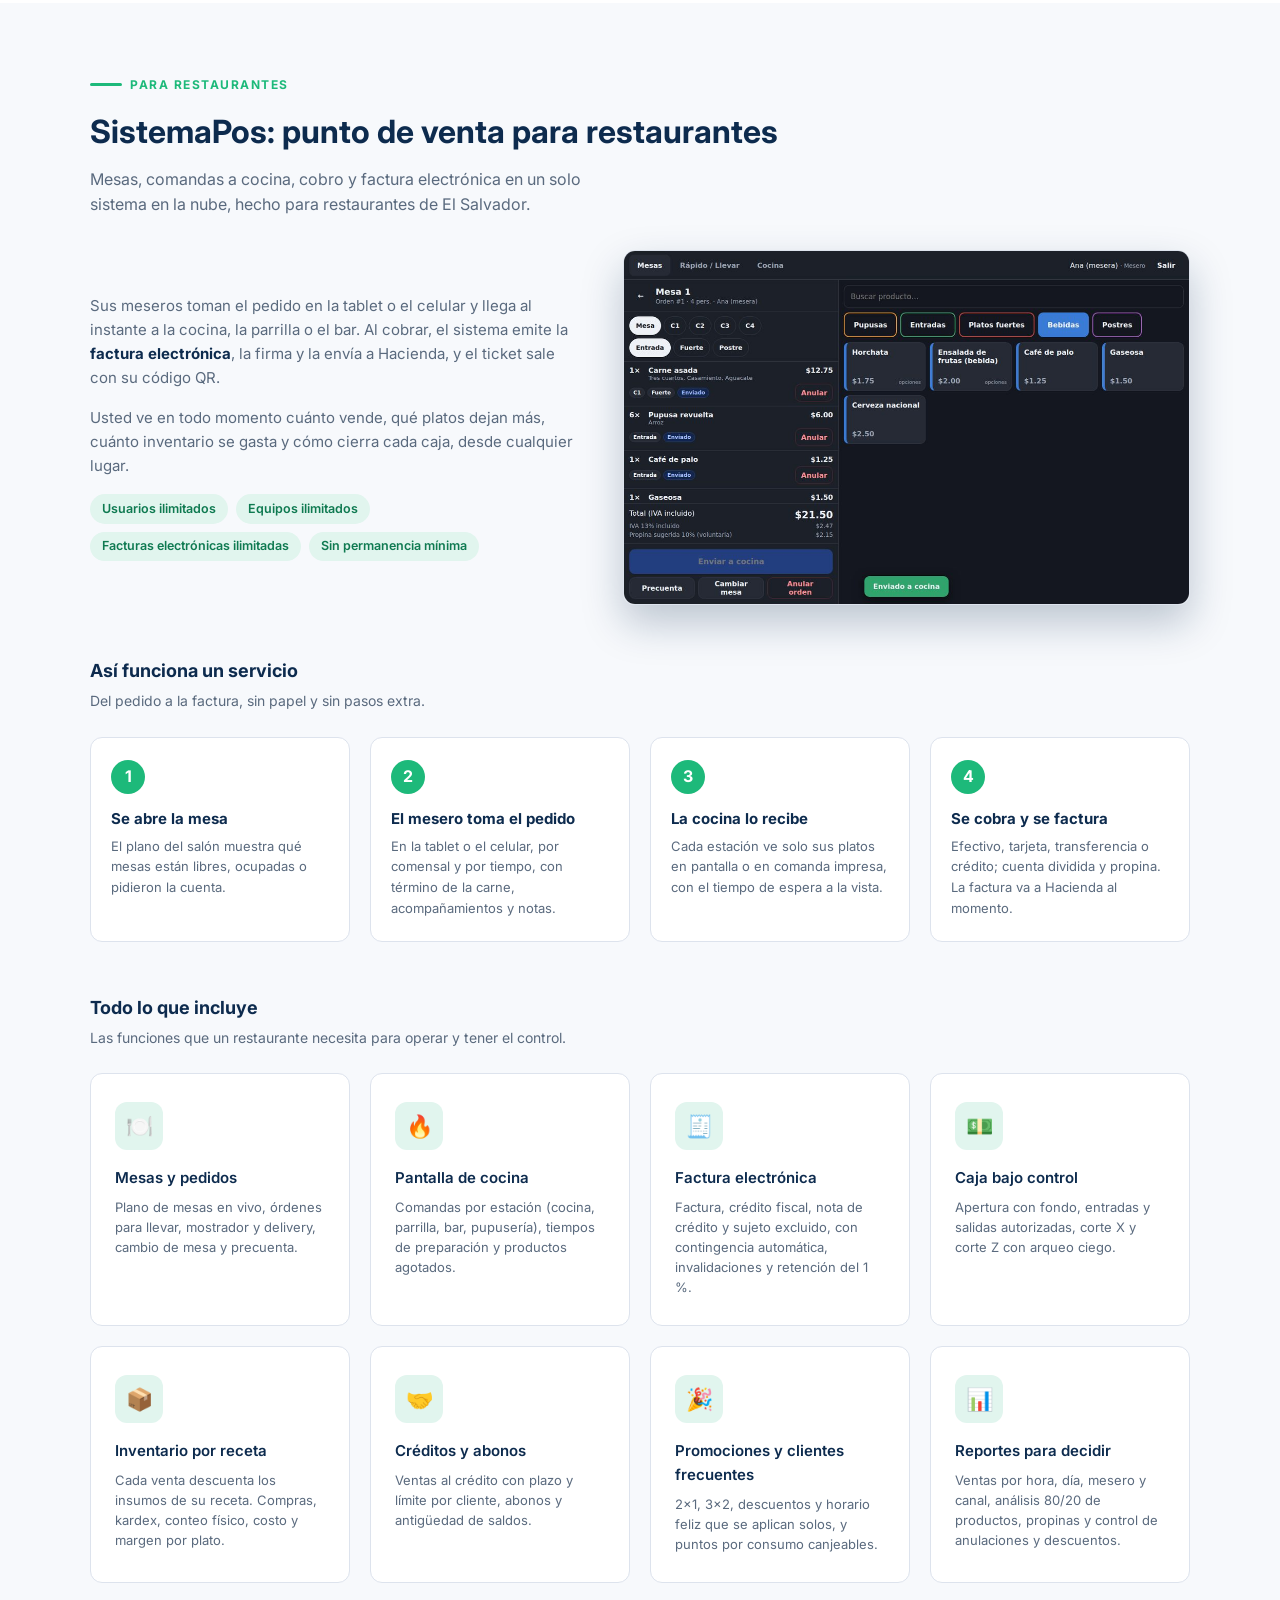
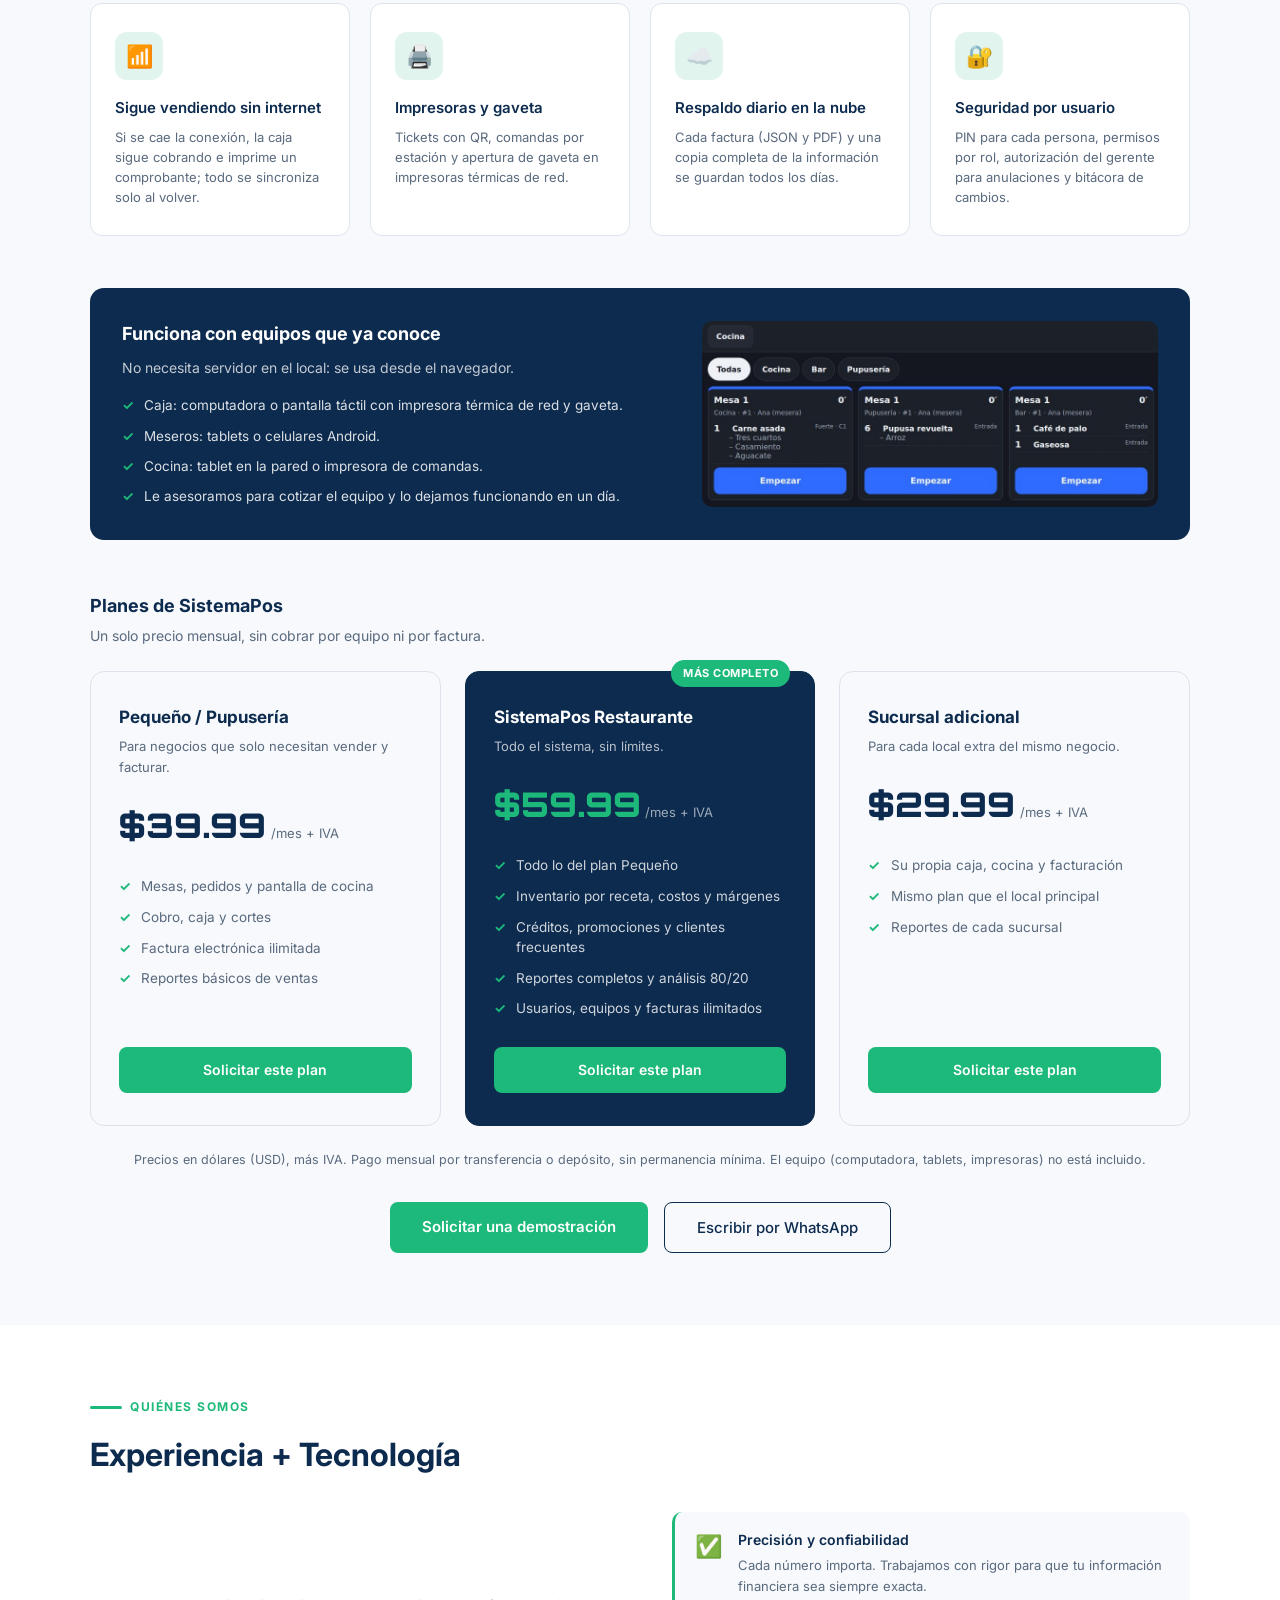
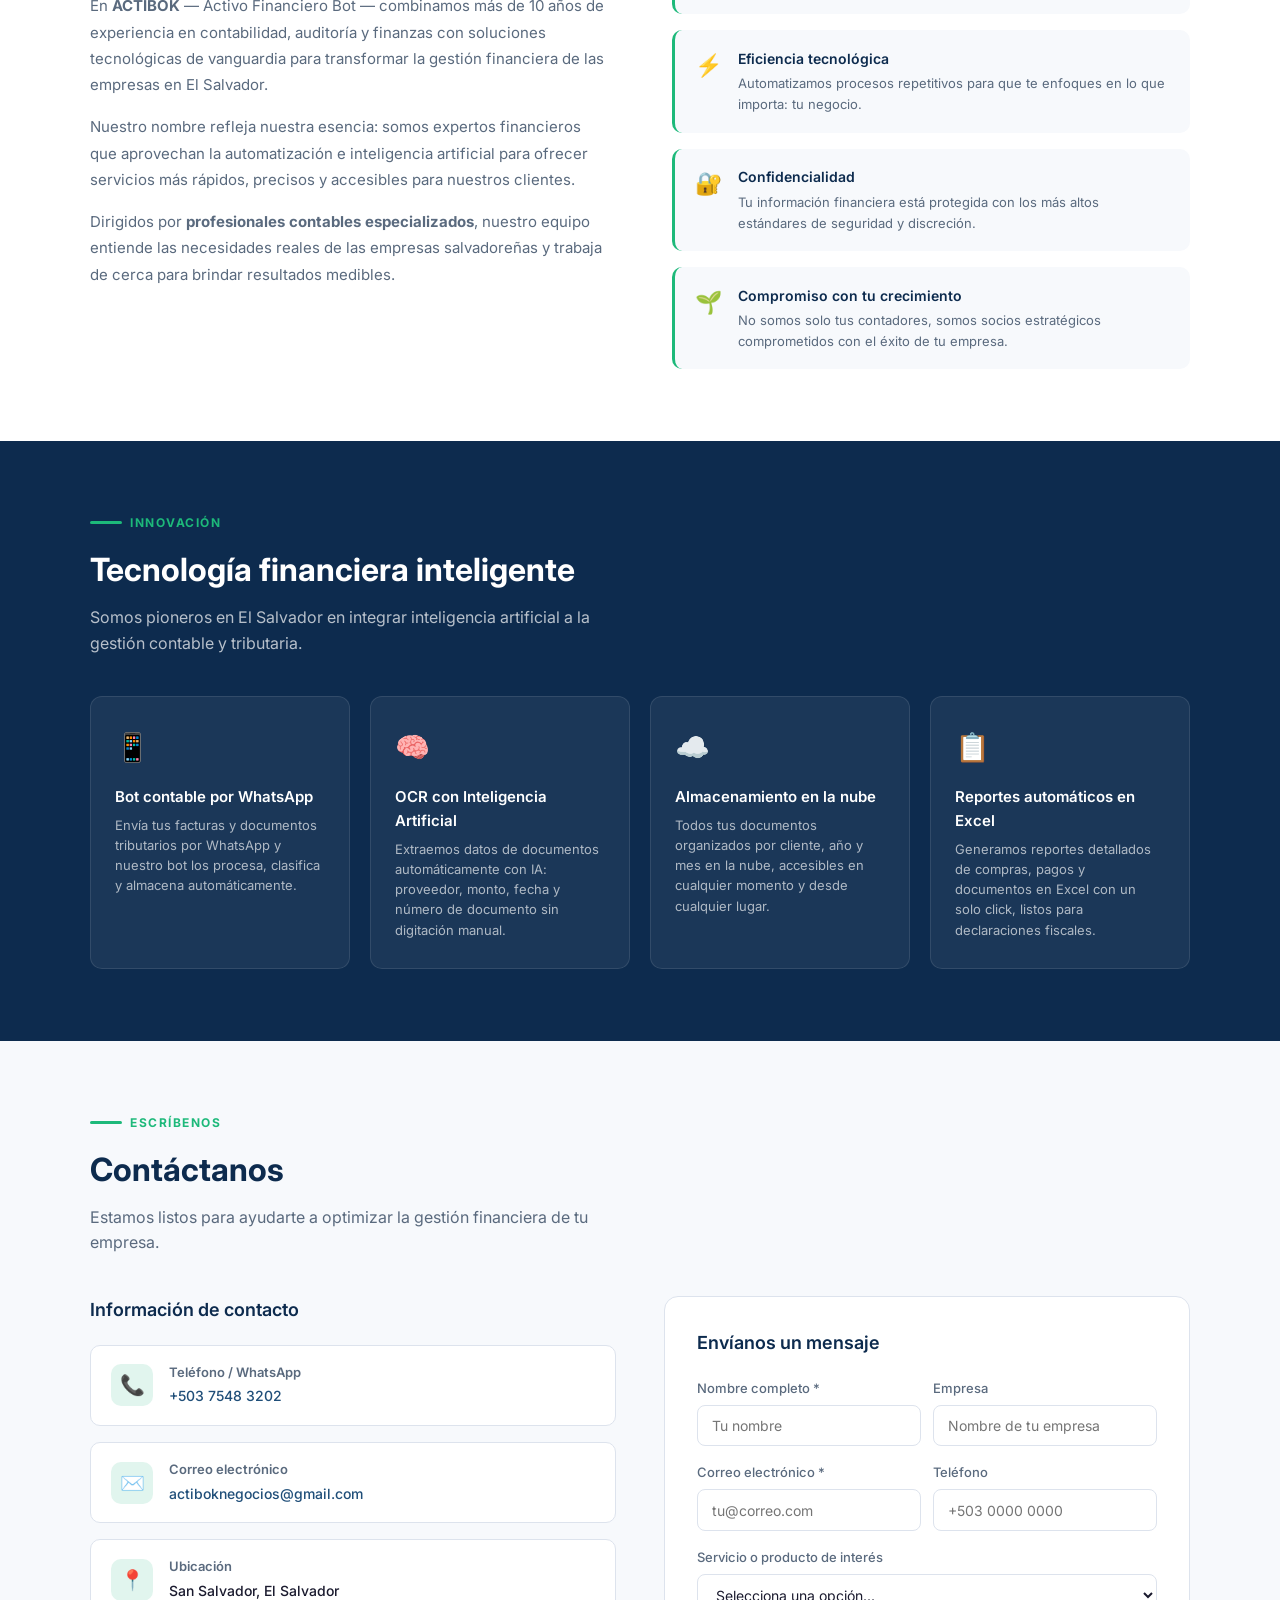
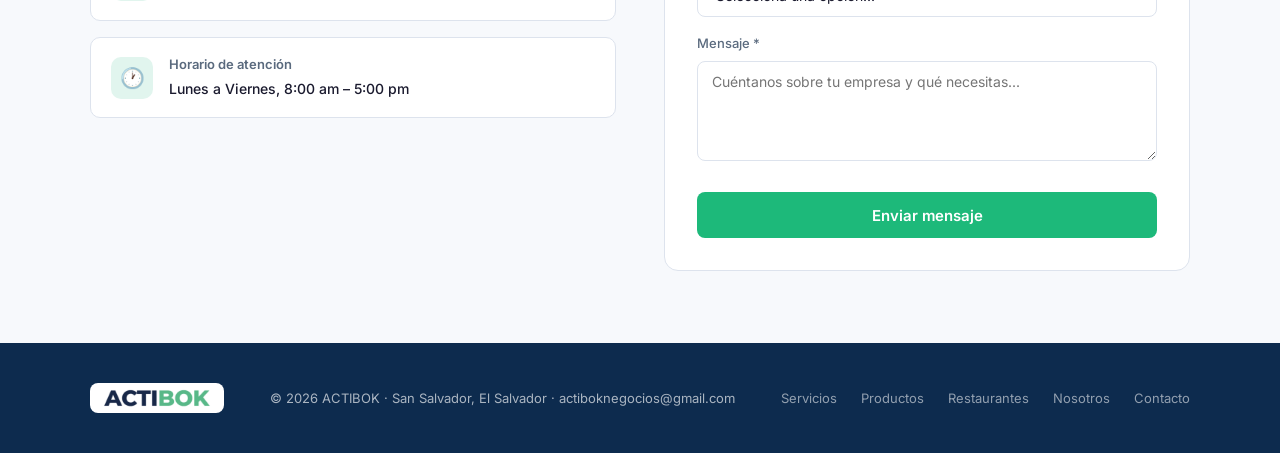
==== commit 0fa3d5f4: "Sección SistemaPos: punto de venta para restaurantes Nueva sección «Para restaurantes» con cómo func" ====
--- a/index.html
+++ b/index.html
@@ -410,6 +410,92 @@
     .value-item h4 { font-size: 14px; font-weight: 600; color: var(--azul); margin-bottom: 0.2rem; }
     .value-item p { font-size: 13px; color: var(--texto-sec); }
 
+    /* ── SISTEMAPOS (restaurantes) ── */
+    #sistemapos { background: var(--gris-bg); }
+    .pos-intro {
+      display: grid;
+      grid-template-columns: 1fr 1.15fr;
+      gap: 2.5rem;
+      align-items: center;
+      margin-top: 2rem;
+    }
+    @media (max-width: 860px) { .pos-intro { grid-template-columns: 1fr; gap: 1.75rem; } }
+    .pos-intro-text p { font-size: 15px; color: var(--texto-sec); margin-bottom: 1rem; }
+    .pos-intro-text strong { color: var(--azul); }
+    .pos-badges { display: flex; flex-wrap: wrap; gap: 0.5rem; margin-top: 0.5rem; }
+    .pos-badges span {
+      background: var(--verde-claro);
+      color: #0f7a51;
+      font-size: 12.5px;
+      font-weight: 600;
+      padding: 0.3rem 0.75rem;
+      border-radius: 50px;
+    }
+    .pos-shot {
+      display: block;
+      width: 100%;
+      height: auto;
+      border-radius: 12px;
+      box-shadow: 0 18px 40px rgba(13,43,78,0.25);
+      border: 1px solid var(--borde);
+    }
+    .pos-subtitle { font-size: 18px; font-weight: 700; color: var(--azul); margin: 3.25rem 0 0.25rem; }
+    .pos-subtext { font-size: 14px; color: var(--texto-sec); }
+    .pos-steps {
+      display: grid;
+      grid-template-columns: repeat(auto-fit, minmax(200px, 1fr));
+      gap: 1.25rem;
+      margin-top: 1.5rem;
+      counter-reset: paso;
+    }
+    .pos-step {
+      background: #fff;
+      border: 1px solid var(--borde);
+      border-radius: 12px;
+      padding: 1.4rem 1.25rem;
+      position: relative;
+    }
+    .pos-step::before {
+      counter-increment: paso;
+      content: counter(paso);
+      display: flex;
+      align-items: center;
+      justify-content: center;
+      width: 34px;
+      height: 34px;
+      border-radius: 50%;
+      background: var(--verde);
+      color: #fff;
+      font-weight: 700;
+      margin-bottom: 0.8rem;
+    }
+    .pos-step h4 { font-size: 15px; color: var(--azul); margin-bottom: 0.3rem; }
+    .pos-step p { font-size: 13px; color: var(--texto-sec); }
+    #sistemapos .services-grid { margin-top: 1.5rem; }
+    #sistemapos .service-card { background: #fff; }
+    .pos-equipo {
+      display: grid;
+      grid-template-columns: 1.2fr 1fr;
+      gap: 2rem;
+      align-items: center;
+      background: var(--azul);
+      color: #fff;
+      border-radius: 14px;
+      padding: 2rem;
+      margin-top: 3.25rem;
+    }
+    @media (max-width: 860px) { .pos-equipo { grid-template-columns: 1fr; } }
+    .pos-equipo h3 { font-size: 18px; margin-bottom: 0.5rem; }
+    .pos-equipo p { font-size: 14px; color: rgba(255,255,255,0.75); }
+    .pos-equipo ul { list-style: none; display: flex; flex-direction: column; gap: 0.55rem; margin-top: 1rem; }
+    .pos-equipo li { font-size: 13.5px; color: rgba(255,255,255,0.85); padding-left: 1.4rem; position: relative; }
+    .pos-equipo li::before { content: '✓'; position: absolute; left: 0; color: var(--verde); font-weight: 700; }
+    .pos-equipo img { width: 100%; height: auto; border-radius: 10px; display: block; }
+    #sistemapos .pricing-grid { margin-top: 1.5rem; }
+    .pos-ctas { display: flex; justify-content: center; gap: 1rem; flex-wrap: wrap; margin-top: 2rem; }
+    .pos-ctas .btn-outline { color: var(--azul); border-color: var(--azul); }
+    .pos-ctas .btn-outline:hover { color: var(--azul); }
+
     /* ── TECNOLOGÍA ── */
     #tecnologia {
       background: var(--azul);
@@ -631,6 +717,7 @@
     <ul class="nav-links">
       <li><a href="#servicios">Servicios</a></li>
       <li><a href="#productos">Productos</a></li>
+      <li><a href="#sistemapos">Restaurantes</a></li>
       <li><a href="#nosotros">Nosotros</a></li>
       <li><a href="#tecnologia">Tecnología</a></li>
       <li><a href="#contacto" class="nav-cta">Contáctanos</a></li>
@@ -642,6 +729,7 @@
   <div class="mobile-menu" id="mobileMenu">
     <a href="#servicios" onclick="toggleMenu()">Servicios</a>
     <a href="#productos" onclick="toggleMenu()">Productos</a>
+    <a href="#sistemapos" onclick="toggleMenu()">Restaurantes (SistemaPos)</a>
     <a href="#nosotros" onclick="toggleMenu()">Nosotros</a>
     <a href="#tecnologia" onclick="toggleMenu()">Tecnología</a>
     <a href="#contacto" onclick="toggleMenu()">Contacto</a>
@@ -825,6 +913,179 @@
   </div>
 </section>
 
+<!-- SISTEMAPOS: PUNTO DE VENTA PARA RESTAURANTES -->
+<section id="sistemapos">
+  <div class="container">
+    <div class="section-label"><span>Para restaurantes</span></div>
+    <h2 class="section-title">SistemaPos: punto de venta para restaurantes</h2>
+    <p class="section-sub">Mesas, comandas a cocina, cobro y factura electrónica en un solo sistema en la nube, hecho para restaurantes de El Salvador.</p>
+
+    <div class="pos-intro">
+      <div class="pos-intro-text">
+        <p>Sus meseros toman el pedido en la tablet o el celular y llega al instante a la cocina, la parrilla o el bar. Al cobrar, el sistema emite la <strong>factura electrónica</strong>, la firma y la envía a Hacienda, y el ticket sale con su código QR.</p>
+        <p>Usted ve en todo momento cuánto vende, qué platos dejan más, cuánto inventario se gasta y cómo cierra cada caja, desde cualquier lugar.</p>
+        <div class="pos-badges">
+          <span>Usuarios ilimitados</span>
+          <span>Equipos ilimitados</span>
+          <span>Facturas electrónicas ilimitadas</span>
+          <span>Sin permanencia mínima</span>
+        </div>
+      </div>
+      <img class="pos-shot" src="assets/sistemapos-pedido.jpg" alt="Pantalla de pedido de SistemaPos con el menú y la cuenta de la mesa" />
+    </div>
+
+    <h3 class="pos-subtitle">Así funciona un servicio</h3>
+    <p class="pos-subtext">Del pedido a la factura, sin papel y sin pasos extra.</p>
+    <div class="pos-steps">
+      <div class="pos-step">
+        <h4>Se abre la mesa</h4>
+        <p>El plano del salón muestra qué mesas están libres, ocupadas o pidieron la cuenta.</p>
+      </div>
+      <div class="pos-step">
+        <h4>El mesero toma el pedido</h4>
+        <p>En la tablet o el celular, por comensal y por tiempo, con término de la carne, acompañamientos y notas.</p>
+      </div>
+      <div class="pos-step">
+        <h4>La cocina lo recibe</h4>
+        <p>Cada estación ve solo sus platos en pantalla o en comanda impresa, con el tiempo de espera a la vista.</p>
+      </div>
+      <div class="pos-step">
+        <h4>Se cobra y se factura</h4>
+        <p>Efectivo, tarjeta, transferencia o crédito; cuenta dividida y propina. La factura va a Hacienda al momento.</p>
+      </div>
+    </div>
+
+    <h3 class="pos-subtitle">Todo lo que incluye</h3>
+    <p class="pos-subtext">Las funciones que un restaurante necesita para operar y tener el control.</p>
+    <div class="services-grid">
+      <div class="service-card">
+        <div class="service-icon">🍽️</div>
+        <h3>Mesas y pedidos</h3>
+        <p>Plano de mesas en vivo, órdenes para llevar, mostrador y delivery, cambio de mesa y precuenta.</p>
+      </div>
+      <div class="service-card">
+        <div class="service-icon">🔥</div>
+        <h3>Pantalla de cocina</h3>
+        <p>Comandas por estación (cocina, parrilla, bar, pupusería), tiempos de preparación y productos agotados.</p>
+      </div>
+      <div class="service-card">
+        <div class="service-icon">🧾</div>
+        <h3>Factura electrónica</h3>
+        <p>Factura, crédito fiscal, nota de crédito y sujeto excluido, con contingencia automática, invalidaciones y retención del 1 %.</p>
+      </div>
+      <div class="service-card">
+        <div class="service-icon">💵</div>
+        <h3>Caja bajo control</h3>
+        <p>Apertura con fondo, entradas y salidas autorizadas, corte X y corte Z con arqueo ciego.</p>
+      </div>
+      <div class="service-card">
+        <div class="service-icon">📦</div>
+        <h3>Inventario por receta</h3>
+        <p>Cada venta descuenta los insumos de su receta. Compras, kardex, conteo físico, costo y margen por plato.</p>
+      </div>
+      <div class="service-card">
+        <div class="service-icon">🤝</div>
+        <h3>Créditos y abonos</h3>
+        <p>Ventas al crédito con plazo y límite por cliente, abonos y antigüedad de saldos.</p>
+      </div>
+      <div class="service-card">
+        <div class="service-icon">🎉</div>
+        <h3>Promociones y clientes frecuentes</h3>
+        <p>2x1, 3x2, descuentos y horario feliz que se aplican solos, y puntos por consumo canjeables.</p>
+      </div>
+      <div class="service-card">
+        <div class="service-icon">📊</div>
+        <h3>Reportes para decidir</h3>
+        <p>Ventas por hora, día, mesero y canal, análisis 80/20 de productos, propinas y control de anulaciones y descuentos.</p>
+      </div>
+      <div class="service-card">
+        <div class="service-icon">📶</div>
+        <h3>Sigue vendiendo sin internet</h3>
+        <p>Si se cae la conexión, la caja sigue cobrando e imprime un comprobante; todo se sincroniza solo al volver.</p>
+      </div>
+      <div class="service-card">
+        <div class="service-icon">🖨️</div>
+        <h3>Impresoras y gaveta</h3>
+        <p>Tickets con QR, comandas por estación y apertura de gaveta en impresoras térmicas de red.</p>
+      </div>
+      <div class="service-card">
+        <div class="service-icon">☁️</div>
+        <h3>Respaldo diario en la nube</h3>
+        <p>Cada factura (JSON y PDF) y una copia completa de la información se guardan todos los días.</p>
+      </div>
+      <div class="service-card">
+        <div class="service-icon">🔐</div>
+        <h3>Seguridad por usuario</h3>
+        <p>PIN para cada persona, permisos por rol, autorización del gerente para anulaciones y bitácora de cambios.</p>
+      </div>
+    </div>
+
+    <div class="pos-equipo">
+      <div>
+        <h3>Funciona con equipos que ya conoce</h3>
+        <p>No necesita servidor en el local: se usa desde el navegador.</p>
+        <ul>
+          <li>Caja: computadora o pantalla táctil con impresora térmica de red y gaveta.</li>
+          <li>Meseros: tablets o celulares Android.</li>
+          <li>Cocina: tablet en la pared o impresora de comandas.</li>
+          <li>Le asesoramos para cotizar el equipo y lo dejamos funcionando en un día.</li>
+        </ul>
+      </div>
+      <img src="assets/sistemapos-cocina.jpg" alt="Pantalla de cocina de SistemaPos con comandas por estación" />
+    </div>
+
+    <h3 class="pos-subtitle">Planes de SistemaPos</h3>
+    <p class="pos-subtext">Un solo precio mensual, sin cobrar por equipo ni por factura.</p>
+    <div class="pricing-grid">
+      <div class="pricing-card">
+        <h3>Pequeño / Pupusería</h3>
+        <p class="pricing-tagline">Para negocios que solo necesitan vender y facturar.</p>
+        <div class="pricing-price"><strong>$39.99</strong><span>/mes + IVA</span></div>
+        <ul class="pricing-features">
+          <li>Mesas, pedidos y pantalla de cocina</li>
+          <li>Cobro, caja y cortes</li>
+          <li>Factura electrónica ilimitada</li>
+          <li>Reportes básicos de ventas</li>
+        </ul>
+        <a href="#contacto" class="pricing-cta" data-plan="SistemaPos Pequeño / Pupusería ($39.99/mes)">Solicitar este plan</a>
+      </div>
+
+      <div class="pricing-card featured">
+        <div class="pricing-badge">Más completo</div>
+        <h3>SistemaPos Restaurante</h3>
+        <p class="pricing-tagline">Todo el sistema, sin límites.</p>
+        <div class="pricing-price"><strong>$59.99</strong><span>/mes + IVA</span></div>
+        <ul class="pricing-features">
+          <li>Todo lo del plan Pequeño</li>
+          <li>Inventario por receta, costos y márgenes</li>
+          <li>Créditos, promociones y clientes frecuentes</li>
+          <li>Reportes completos y análisis 80/20</li>
+          <li>Usuarios, equipos y facturas ilimitados</li>
+        </ul>
+        <a href="#contacto" class="pricing-cta" data-plan="SistemaPos Restaurante ($59.99/mes)">Solicitar este plan</a>
+      </div>
+
+      <div class="pricing-card">
+        <h3>Sucursal adicional</h3>
+        <p class="pricing-tagline">Para cada local extra del mismo negocio.</p>
+        <div class="pricing-price"><strong>$29.99</strong><span>/mes + IVA</span></div>
+        <ul class="pricing-features">
+          <li>Su propia caja, cocina y facturación</li>
+          <li>Mismo plan que el local principal</li>
+          <li>Reportes de cada sucursal</li>
+        </ul>
+        <a href="#contacto" class="pricing-cta" data-plan="SistemaPos Sucursal adicional ($29.99/mes)">Solicitar este plan</a>
+      </div>
+    </div>
+    <p class="pricing-note">Precios en dólares (USD), más IVA. Pago mensual por transferencia o depósito, sin permanencia mínima. El equipo (computadora, tablets, impresoras) no está incluido.</p>
+
+    <div class="pos-ctas">
+      <a href="#contacto" class="btn-primary" data-plan="Demostración de SistemaPos">Solicitar una demostración</a>
+      <a href="https://wa.me/50375483202?text=Hola,%20me%20interesa%20SistemaPos%20para%20mi%20restaurante" class="btn-outline" target="_blank" rel="noopener">Escribir por WhatsApp</a>
+    </div>
+  </div>
+</section>
+
 <!-- NOSOTROS -->
 <section id="nosotros">
   <div class="container">
@@ -986,6 +1247,12 @@
                 <option>Plan Full · ERP Completo ($125/mes)</option>
                 <option>Módulos individuales a la carta</option>
               </optgroup>
+              <optgroup label="SistemaPos (restaurantes)">
+                <option>SistemaPos Pequeño / Pupusería ($39.99/mes)</option>
+                <option>SistemaPos Restaurante ($59.99/mes)</option>
+                <option>SistemaPos Sucursal adicional ($29.99/mes)</option>
+                <option>Demostración de SistemaPos</option>
+              </optgroup>
             </select>
           </div>
           <div class="form-group">
@@ -1010,6 +1277,7 @@
     <div class="footer-links">
       <a href="#servicios">Servicios</a>
       <a href="#productos">Productos</a>
+      <a href="#sistemapos">Restaurantes</a>
       <a href="#nosotros">Nosotros</a>
       <a href="#contacto">Contacto</a>
     </div>
@@ -1028,6 +1296,14 @@
   function toggleMenu() {
     document.getElementById('mobileMenu').classList.toggle('open');
   }
+
+  // «Solicitar este plan» de SistemaPos: deja elegido el plan en el formulario
+  document.querySelectorAll('[data-plan]').forEach(function (link) {
+    link.addEventListener('click', function () {
+      var select = document.getElementById('servicio');
+      if (select) select.value = link.getAttribute('data-plan');
+    });
+  });
 
   function submitForm(e) {
     e.preventDefault();
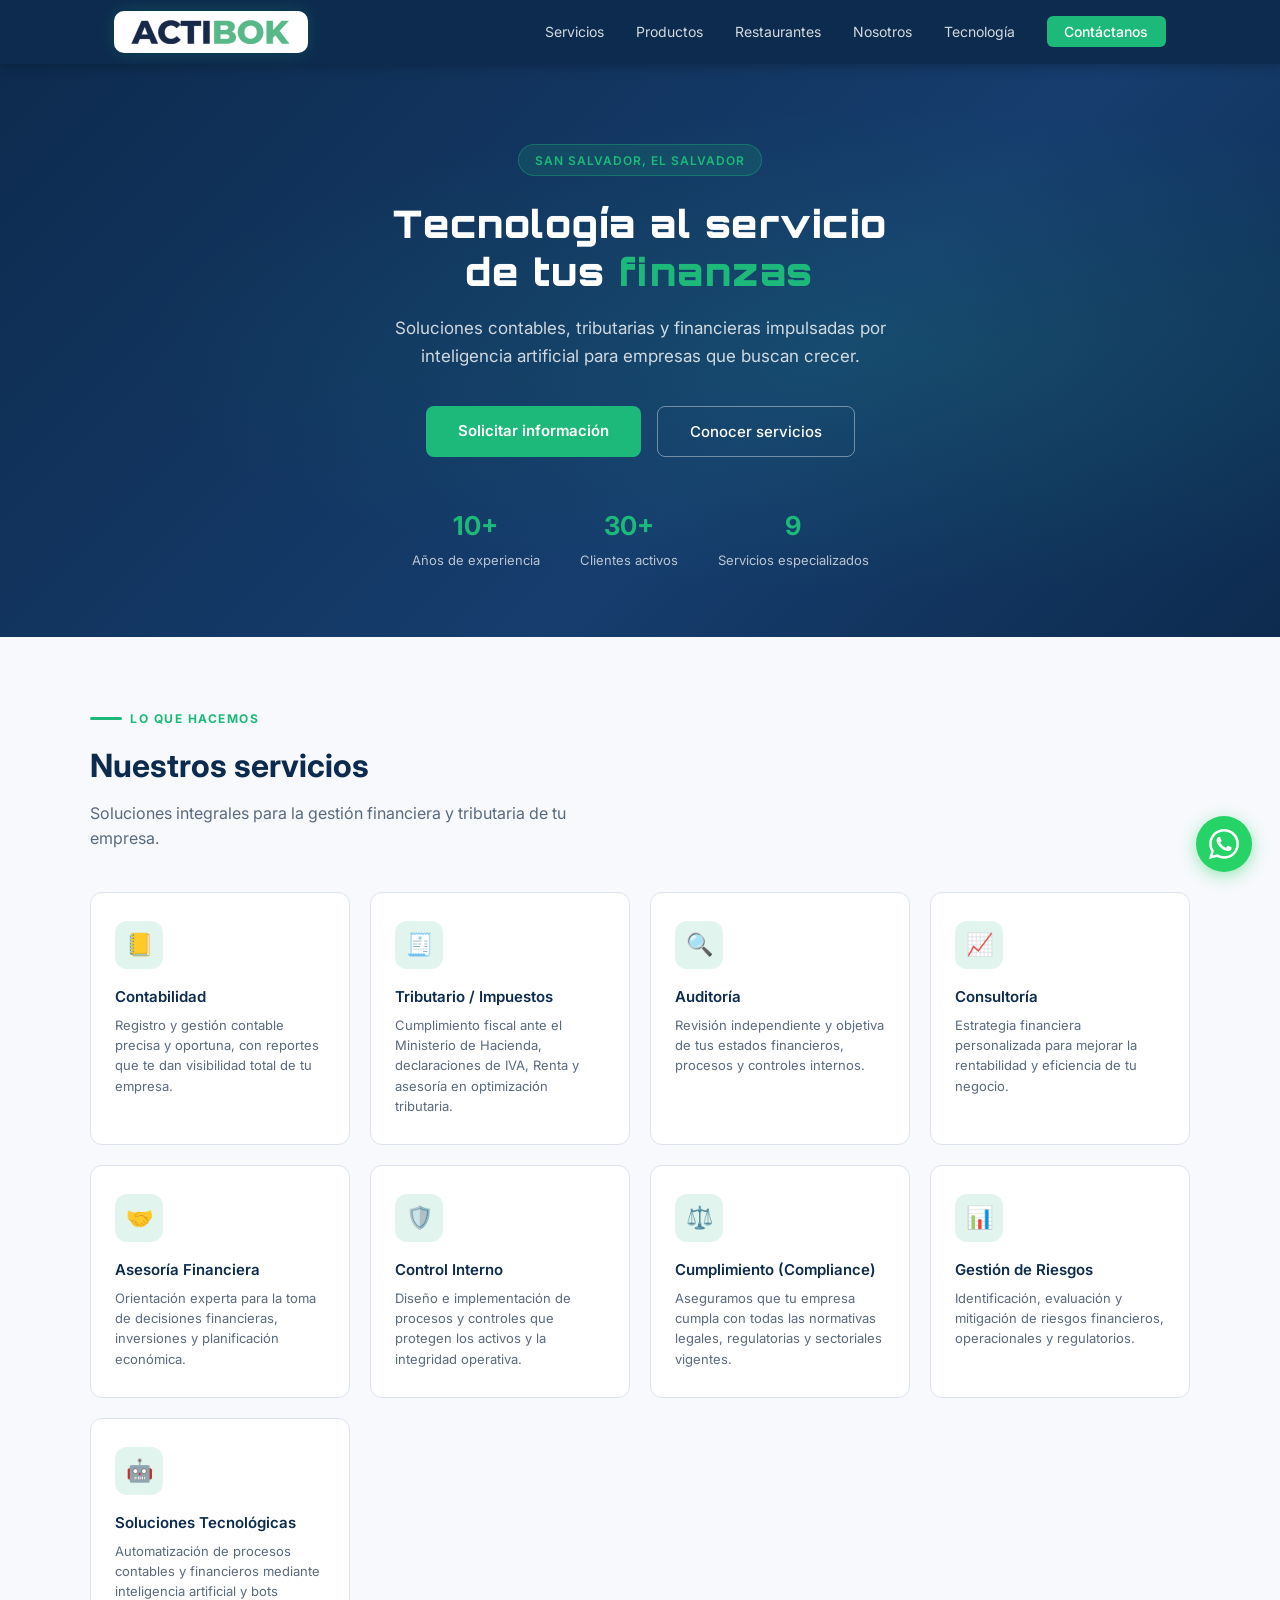
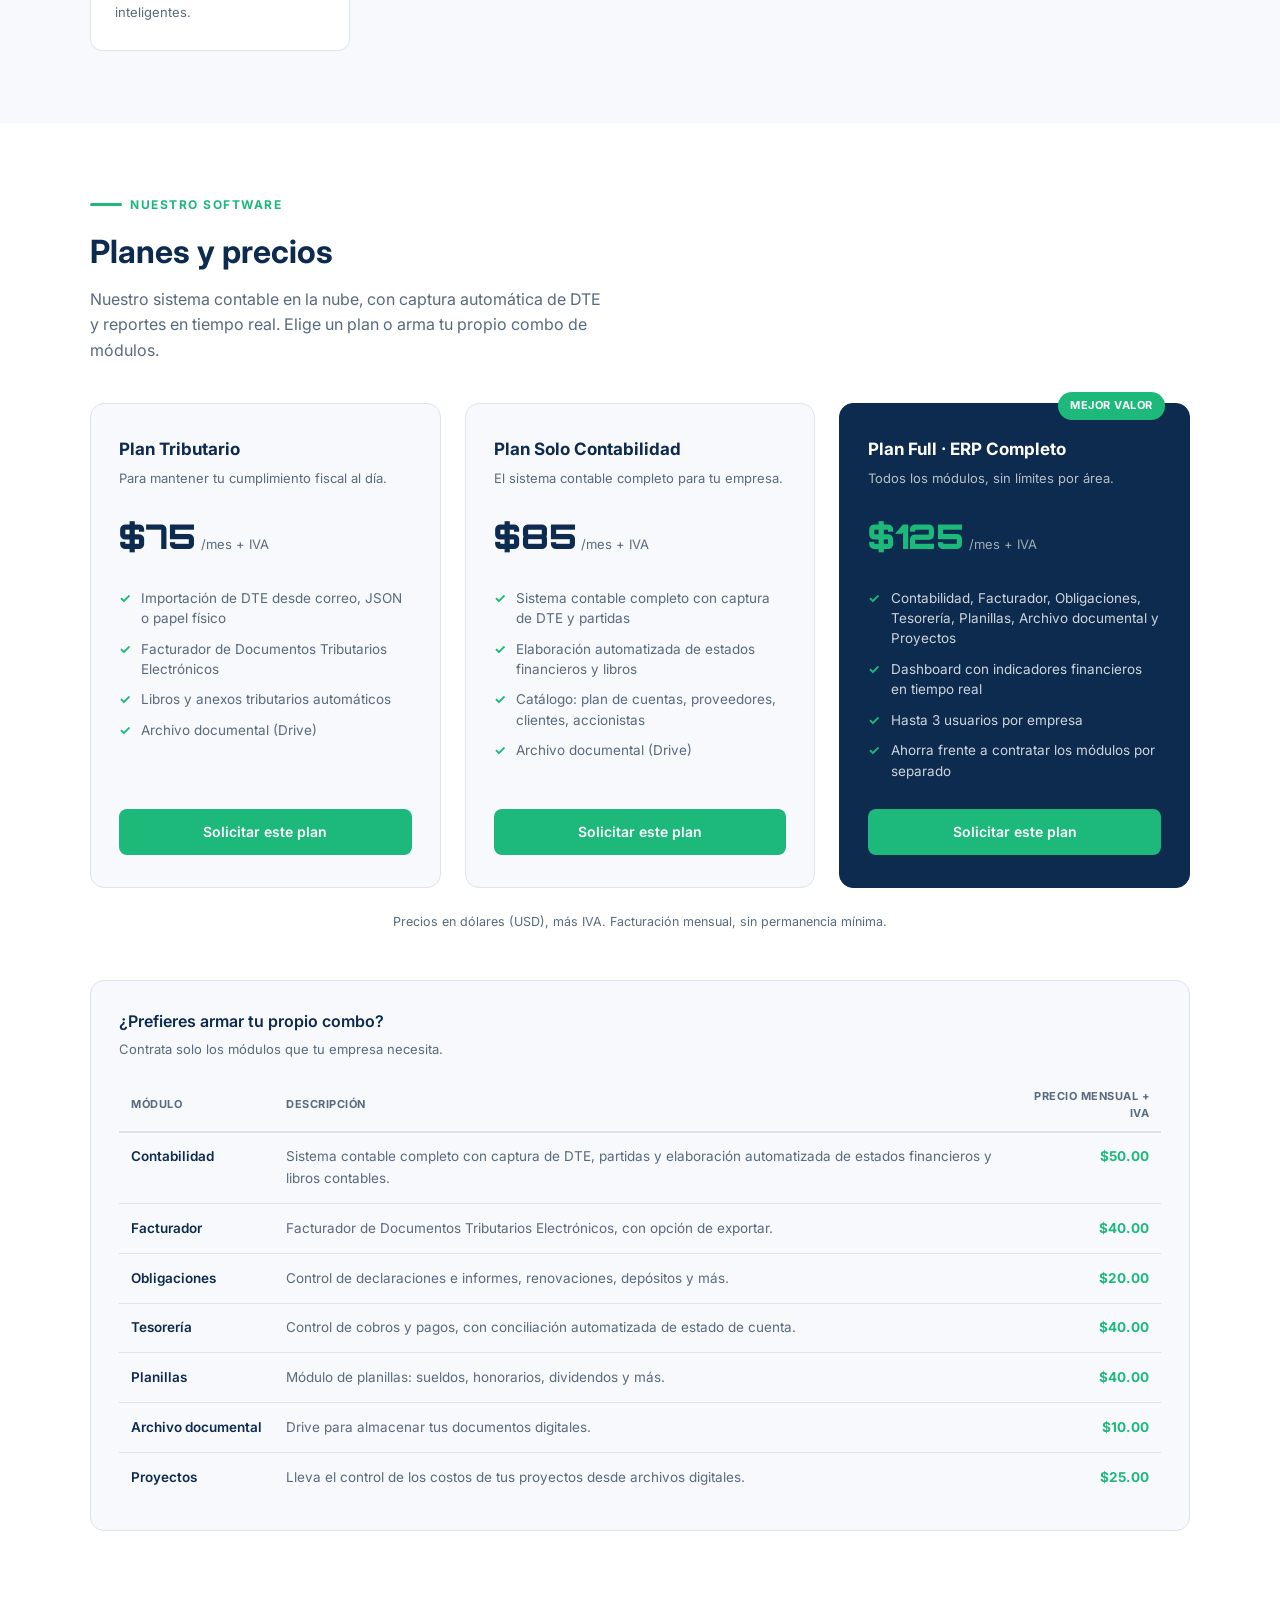
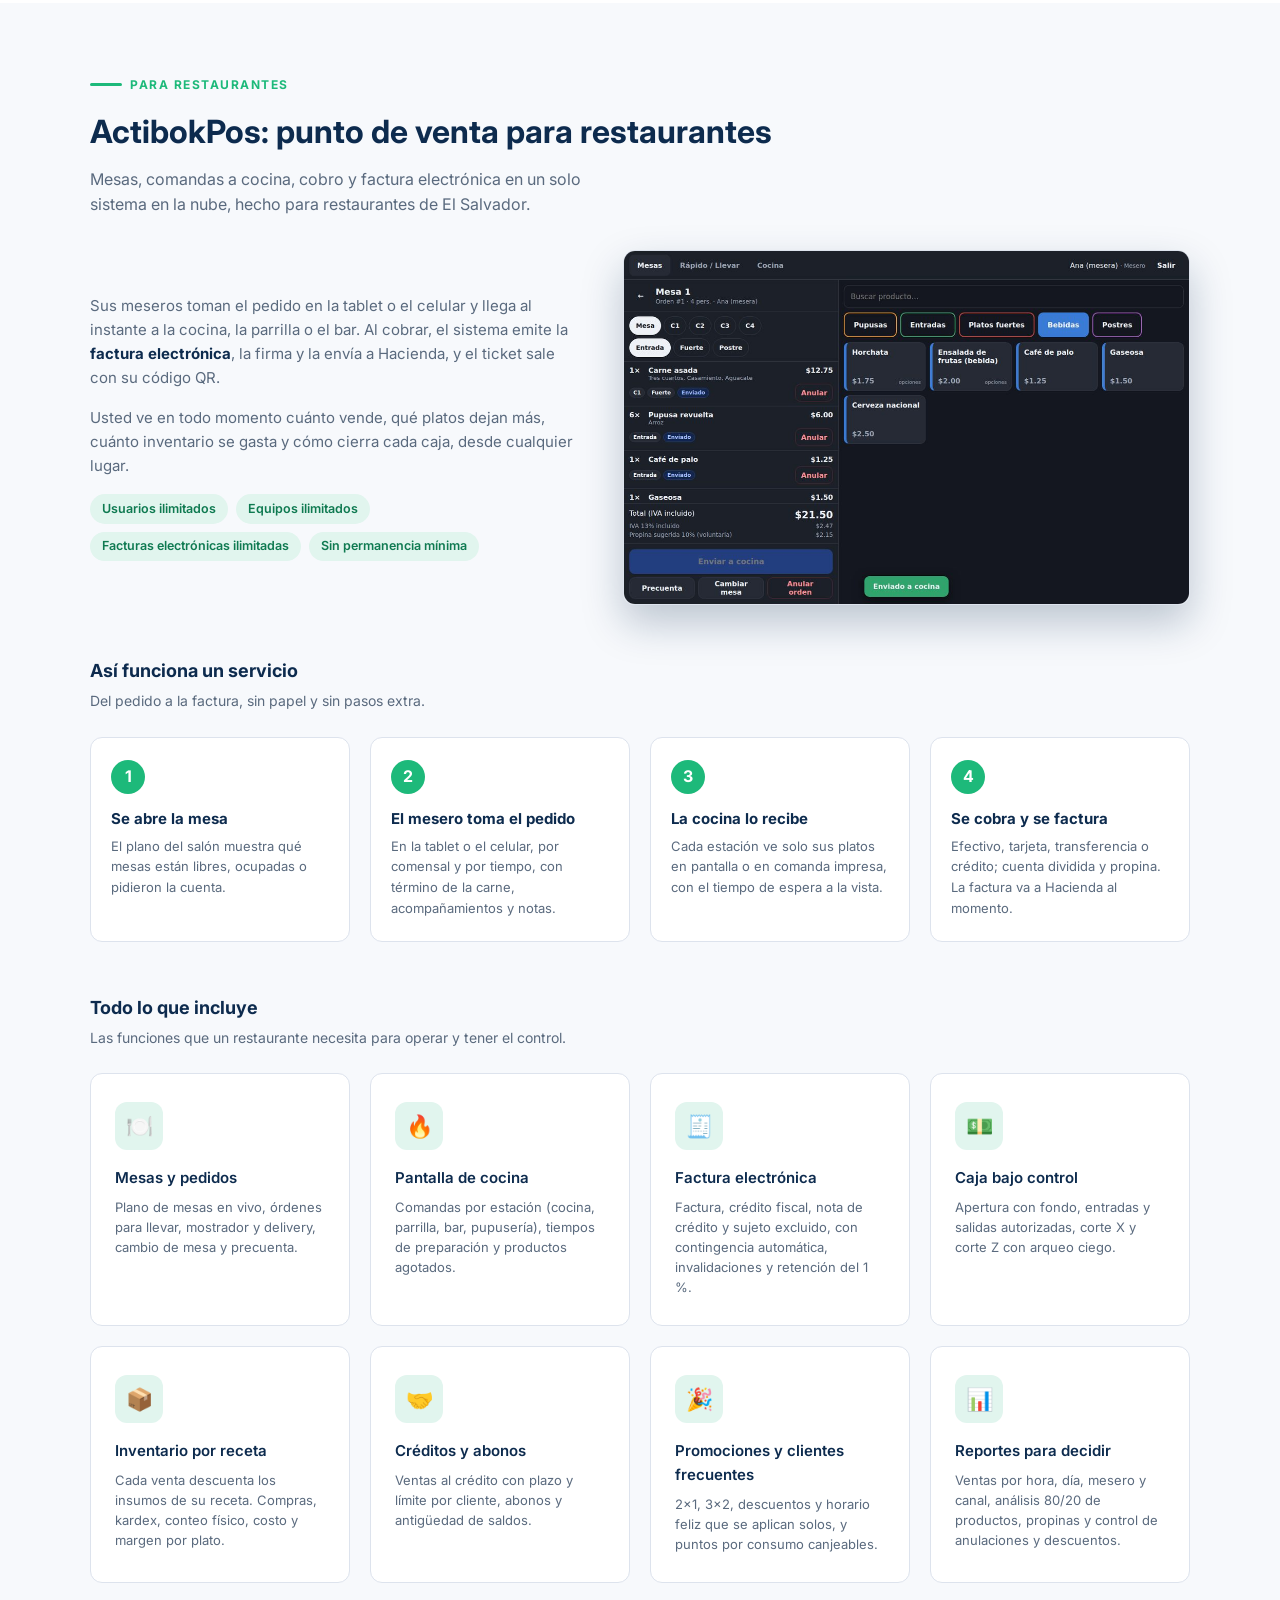
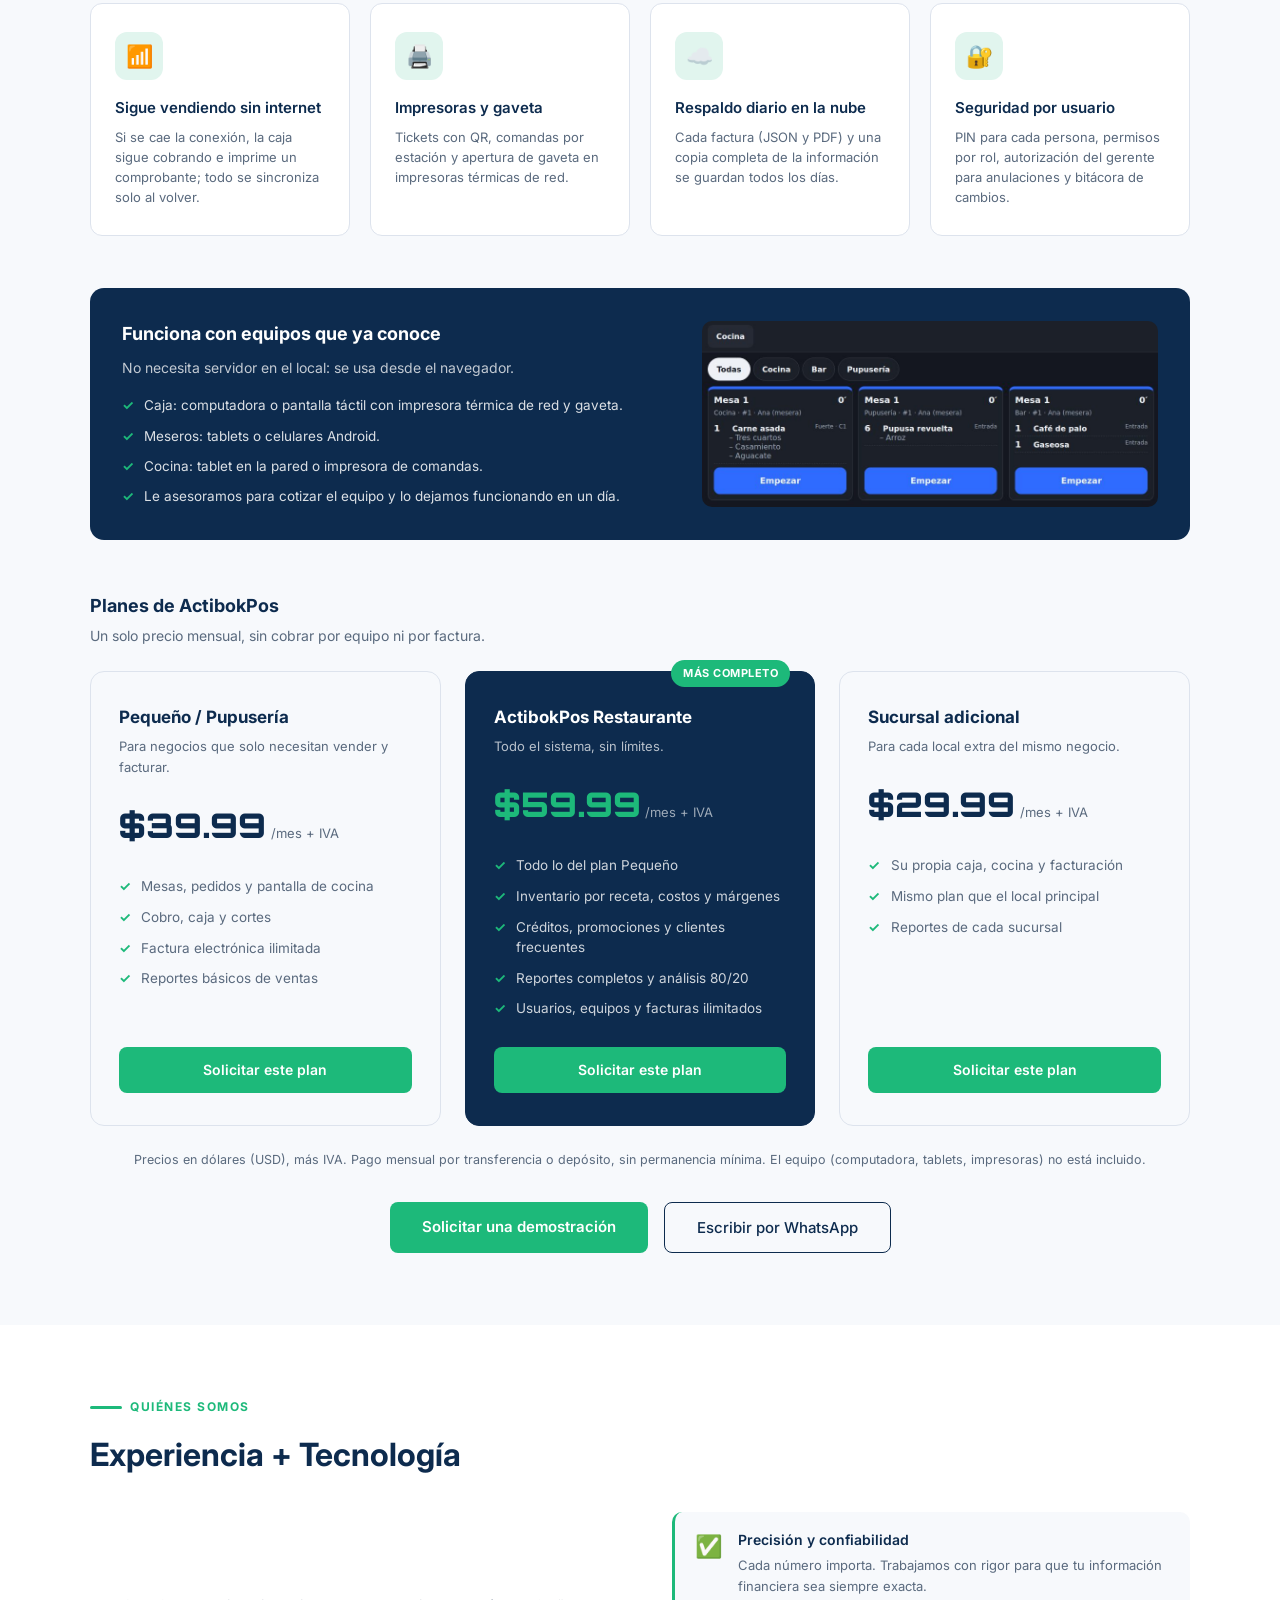
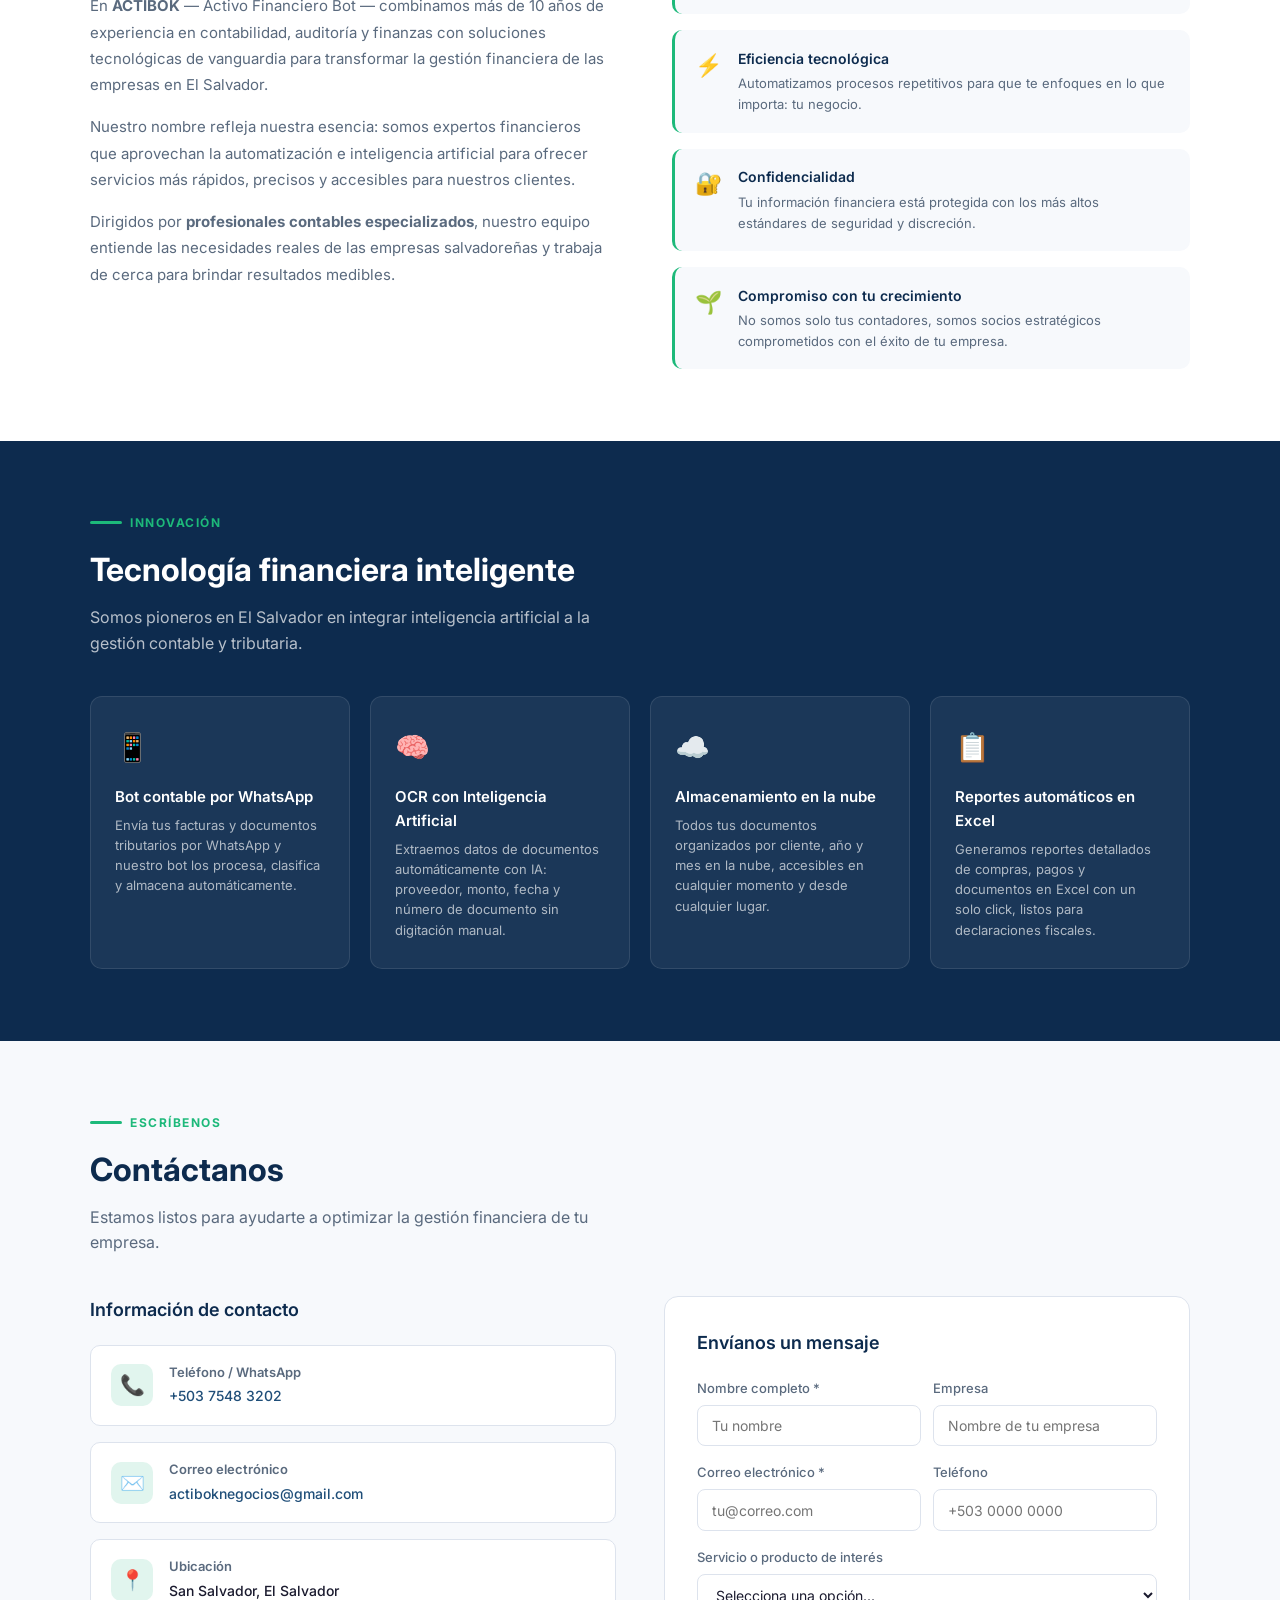
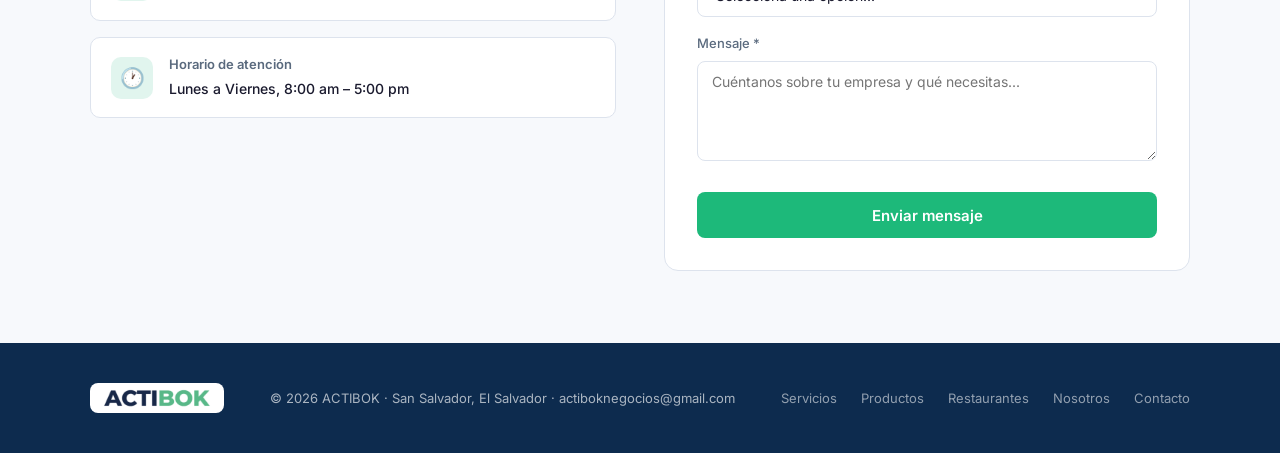
==== commit 159bdd19: "Sitio: el punto de venta para restaurantes se llama ActibokPos El enlace anterior (#sistemapos) sigu" ====
--- a/index.html
+++ b/index.html
@@ -411,7 +411,7 @@
     .value-item p { font-size: 13px; color: var(--texto-sec); }
 
     /* ── SISTEMAPOS (restaurantes) ── */
-    #sistemapos { background: var(--gris-bg); }
+    #actibokpos { background: var(--gris-bg); }
     .pos-intro {
       display: grid;
       grid-template-columns: 1fr 1.15fr;
@@ -471,8 +471,8 @@
     }
     .pos-step h4 { font-size: 15px; color: var(--azul); margin-bottom: 0.3rem; }
     .pos-step p { font-size: 13px; color: var(--texto-sec); }
-    #sistemapos .services-grid { margin-top: 1.5rem; }
-    #sistemapos .service-card { background: #fff; }
+    #actibokpos .services-grid { margin-top: 1.5rem; }
+    #actibokpos .service-card { background: #fff; }
     .pos-equipo {
       display: grid;
       grid-template-columns: 1.2fr 1fr;
@@ -491,7 +491,7 @@
     .pos-equipo li { font-size: 13.5px; color: rgba(255,255,255,0.85); padding-left: 1.4rem; position: relative; }
     .pos-equipo li::before { content: '✓'; position: absolute; left: 0; color: var(--verde); font-weight: 700; }
     .pos-equipo img { width: 100%; height: auto; border-radius: 10px; display: block; }
-    #sistemapos .pricing-grid { margin-top: 1.5rem; }
+    #actibokpos .pricing-grid { margin-top: 1.5rem; }
     .pos-ctas { display: flex; justify-content: center; gap: 1rem; flex-wrap: wrap; margin-top: 2rem; }
     .pos-ctas .btn-outline { color: var(--azul); border-color: var(--azul); }
     .pos-ctas .btn-outline:hover { color: var(--azul); }
@@ -717,7 +717,7 @@
     <ul class="nav-links">
       <li><a href="#servicios">Servicios</a></li>
       <li><a href="#productos">Productos</a></li>
-      <li><a href="#sistemapos">Restaurantes</a></li>
+      <li><a href="#actibokpos">Restaurantes</a></li>
       <li><a href="#nosotros">Nosotros</a></li>
       <li><a href="#tecnologia">Tecnología</a></li>
       <li><a href="#contacto" class="nav-cta">Contáctanos</a></li>
@@ -729,7 +729,7 @@
   <div class="mobile-menu" id="mobileMenu">
     <a href="#servicios" onclick="toggleMenu()">Servicios</a>
     <a href="#productos" onclick="toggleMenu()">Productos</a>
-    <a href="#sistemapos" onclick="toggleMenu()">Restaurantes (SistemaPos)</a>
+    <a href="#actibokpos" onclick="toggleMenu()">Restaurantes (ActibokPos)</a>
     <a href="#nosotros" onclick="toggleMenu()">Nosotros</a>
     <a href="#tecnologia" onclick="toggleMenu()">Tecnología</a>
     <a href="#contacto" onclick="toggleMenu()">Contacto</a>
@@ -914,10 +914,11 @@
 </section>
 
 <!-- SISTEMAPOS: PUNTO DE VENTA PARA RESTAURANTES -->
-<section id="sistemapos">
+<section id="actibokpos">
+  <span id="sistemapos" aria-hidden="true"></span>
   <div class="container">
     <div class="section-label"><span>Para restaurantes</span></div>
-    <h2 class="section-title">SistemaPos: punto de venta para restaurantes</h2>
+    <h2 class="section-title">ActibokPos: punto de venta para restaurantes</h2>
     <p class="section-sub">Mesas, comandas a cocina, cobro y factura electrónica en un solo sistema en la nube, hecho para restaurantes de El Salvador.</p>
 
     <div class="pos-intro">
@@ -931,7 +932,7 @@
           <span>Sin permanencia mínima</span>
         </div>
       </div>
-      <img class="pos-shot" src="assets/sistemapos-pedido.jpg" alt="Pantalla de pedido de SistemaPos con el menú y la cuenta de la mesa" />
+      <img class="pos-shot" src="assets/actibokpos-pedido.jpg" alt="Pantalla de pedido de ActibokPos con el menú y la cuenta de la mesa" />
     </div>
 
     <h3 class="pos-subtitle">Así funciona un servicio</h3>
@@ -1031,10 +1032,10 @@
           <li>Le asesoramos para cotizar el equipo y lo dejamos funcionando en un día.</li>
         </ul>
       </div>
-      <img src="assets/sistemapos-cocina.jpg" alt="Pantalla de cocina de SistemaPos con comandas por estación" />
-    </div>
-
-    <h3 class="pos-subtitle">Planes de SistemaPos</h3>
+      <img src="assets/actibokpos-cocina.jpg" alt="Pantalla de cocina de ActibokPos con comandas por estación" />
+    </div>
+
+    <h3 class="pos-subtitle">Planes de ActibokPos</h3>
     <p class="pos-subtext">Un solo precio mensual, sin cobrar por equipo ni por factura.</p>
     <div class="pricing-grid">
       <div class="pricing-card">
@@ -1047,12 +1048,12 @@
           <li>Factura electrónica ilimitada</li>
           <li>Reportes básicos de ventas</li>
         </ul>
-        <a href="#contacto" class="pricing-cta" data-plan="SistemaPos Pequeño / Pupusería ($39.99/mes)">Solicitar este plan</a>
+        <a href="#contacto" class="pricing-cta" data-plan="ActibokPos Pequeño / Pupusería ($39.99/mes)">Solicitar este plan</a>
       </div>
 
       <div class="pricing-card featured">
         <div class="pricing-badge">Más completo</div>
-        <h3>SistemaPos Restaurante</h3>
+        <h3>ActibokPos Restaurante</h3>
         <p class="pricing-tagline">Todo el sistema, sin límites.</p>
         <div class="pricing-price"><strong>$59.99</strong><span>/mes + IVA</span></div>
         <ul class="pricing-features">
@@ -1062,7 +1063,7 @@
           <li>Reportes completos y análisis 80/20</li>
           <li>Usuarios, equipos y facturas ilimitados</li>
         </ul>
-        <a href="#contacto" class="pricing-cta" data-plan="SistemaPos Restaurante ($59.99/mes)">Solicitar este plan</a>
+        <a href="#contacto" class="pricing-cta" data-plan="ActibokPos Restaurante ($59.99/mes)">Solicitar este plan</a>
       </div>
 
       <div class="pricing-card">
@@ -1074,14 +1075,14 @@
           <li>Mismo plan que el local principal</li>
           <li>Reportes de cada sucursal</li>
         </ul>
-        <a href="#contacto" class="pricing-cta" data-plan="SistemaPos Sucursal adicional ($29.99/mes)">Solicitar este plan</a>
+        <a href="#contacto" class="pricing-cta" data-plan="ActibokPos Sucursal adicional ($29.99/mes)">Solicitar este plan</a>
       </div>
     </div>
     <p class="pricing-note">Precios en dólares (USD), más IVA. Pago mensual por transferencia o depósito, sin permanencia mínima. El equipo (computadora, tablets, impresoras) no está incluido.</p>
 
     <div class="pos-ctas">
-      <a href="#contacto" class="btn-primary" data-plan="Demostración de SistemaPos">Solicitar una demostración</a>
-      <a href="https://wa.me/50375483202?text=Hola,%20me%20interesa%20SistemaPos%20para%20mi%20restaurante" class="btn-outline" target="_blank" rel="noopener">Escribir por WhatsApp</a>
+      <a href="#contacto" class="btn-primary" data-plan="Demostración de ActibokPos">Solicitar una demostración</a>
+      <a href="https://wa.me/50375483202?text=Hola,%20me%20interesa%20ActibokPos%20para%20mi%20restaurante" class="btn-outline" target="_blank" rel="noopener">Escribir por WhatsApp</a>
     </div>
   </div>
 </section>
@@ -1247,11 +1248,11 @@
                 <option>Plan Full · ERP Completo ($125/mes)</option>
                 <option>Módulos individuales a la carta</option>
               </optgroup>
-              <optgroup label="SistemaPos (restaurantes)">
-                <option>SistemaPos Pequeño / Pupusería ($39.99/mes)</option>
-                <option>SistemaPos Restaurante ($59.99/mes)</option>
-                <option>SistemaPos Sucursal adicional ($29.99/mes)</option>
-                <option>Demostración de SistemaPos</option>
+              <optgroup label="ActibokPos (restaurantes)">
+                <option>ActibokPos Pequeño / Pupusería ($39.99/mes)</option>
+                <option>ActibokPos Restaurante ($59.99/mes)</option>
+                <option>ActibokPos Sucursal adicional ($29.99/mes)</option>
+                <option>Demostración de ActibokPos</option>
               </optgroup>
             </select>
           </div>
@@ -1277,7 +1278,7 @@
     <div class="footer-links">
       <a href="#servicios">Servicios</a>
       <a href="#productos">Productos</a>
-      <a href="#sistemapos">Restaurantes</a>
+      <a href="#actibokpos">Restaurantes</a>
       <a href="#nosotros">Nosotros</a>
       <a href="#contacto">Contacto</a>
     </div>
@@ -1297,7 +1298,7 @@
     document.getElementById('mobileMenu').classList.toggle('open');
   }
 
-  // «Solicitar este plan» de SistemaPos: deja elegido el plan en el formulario
+  // «Solicitar este plan» de ActibokPos: deja elegido el plan en el formulario
   document.querySelectorAll('[data-plan]').forEach(function (link) {
     link.addEventListener('click', function () {
       var select = document.getElementById('servicio');
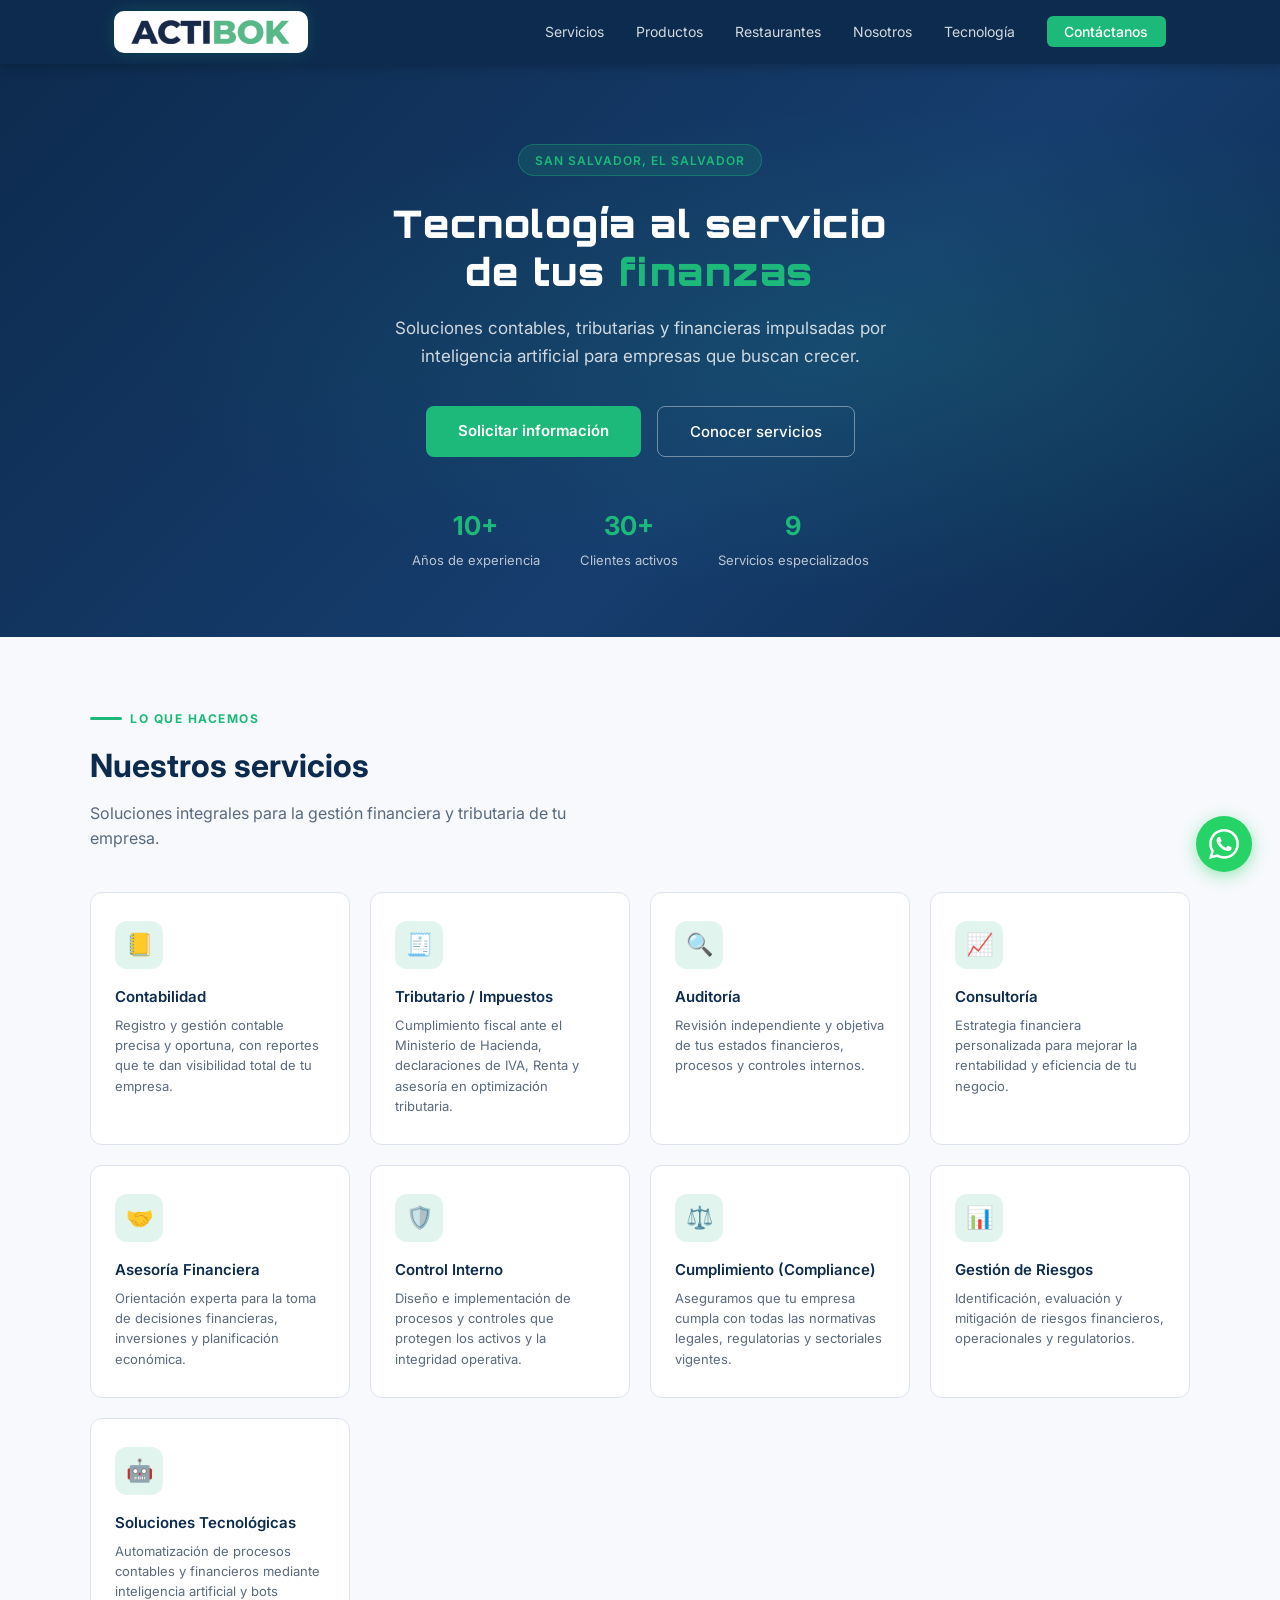
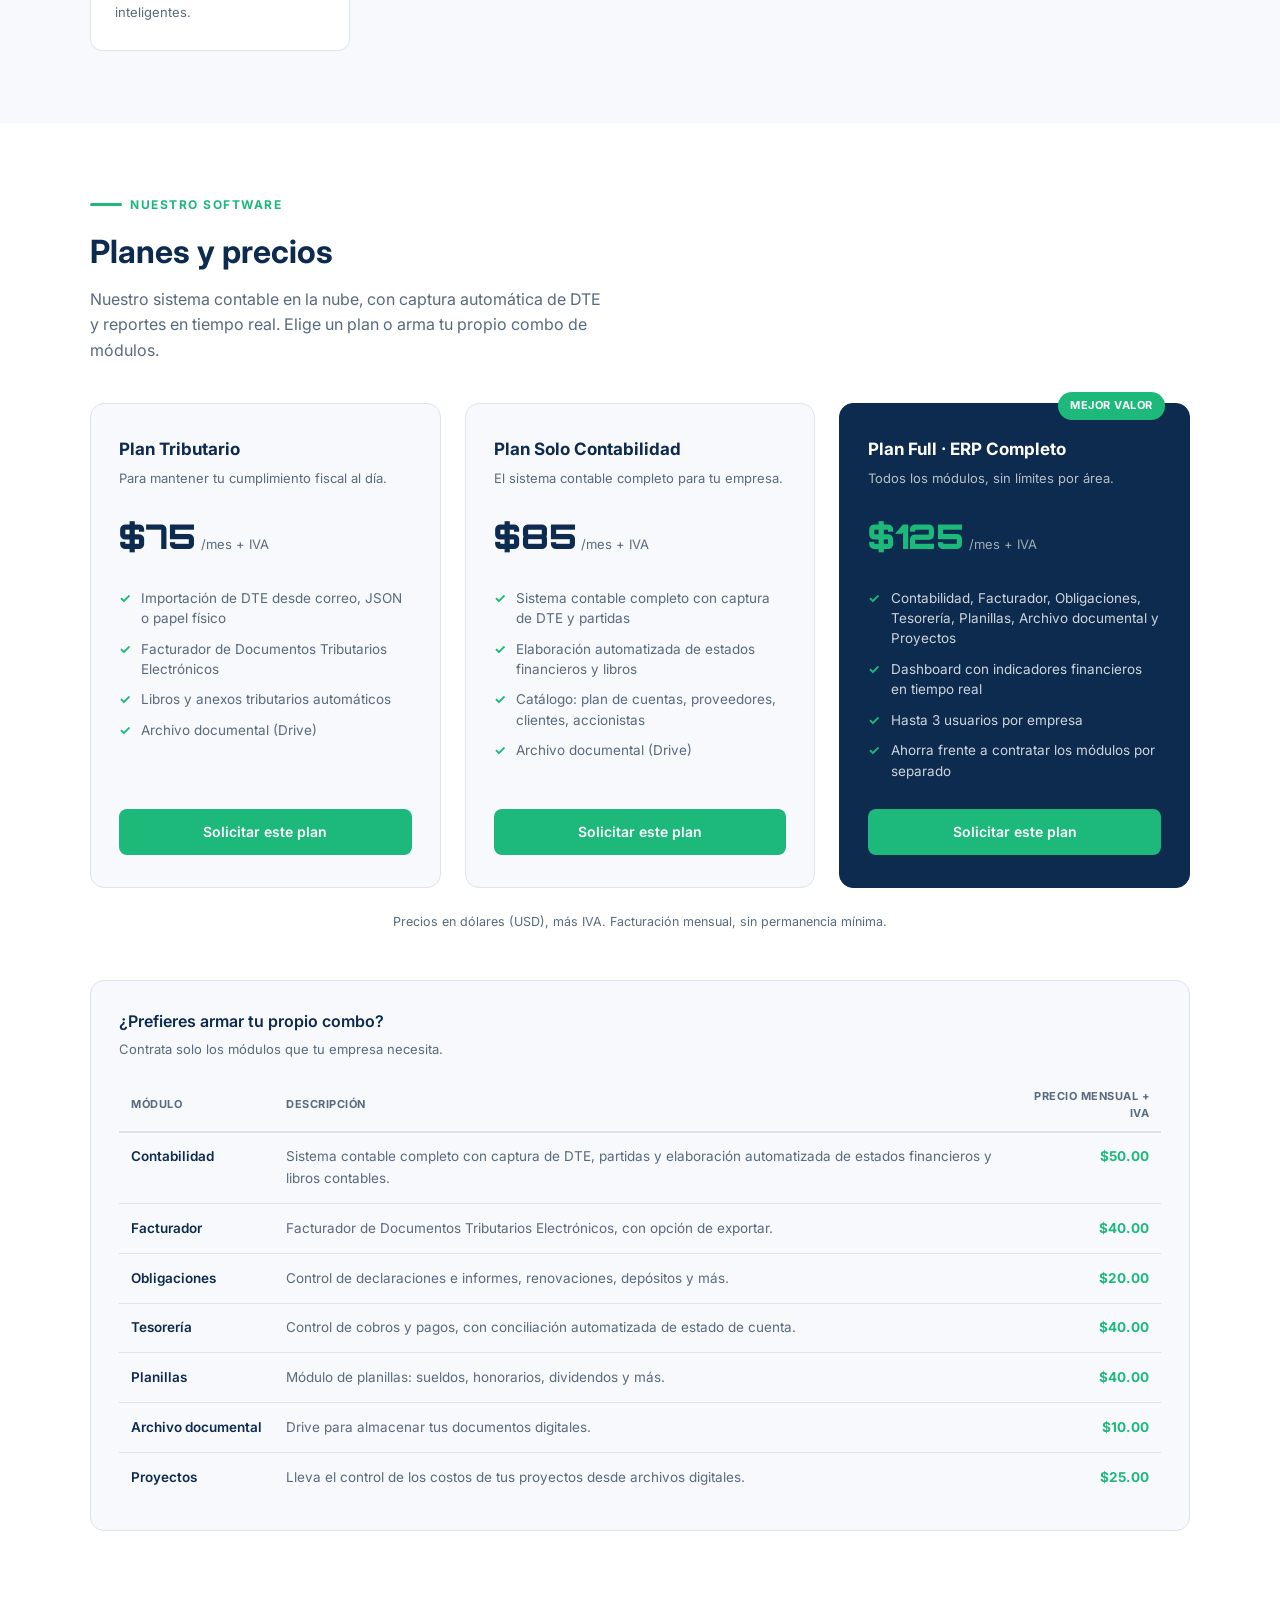
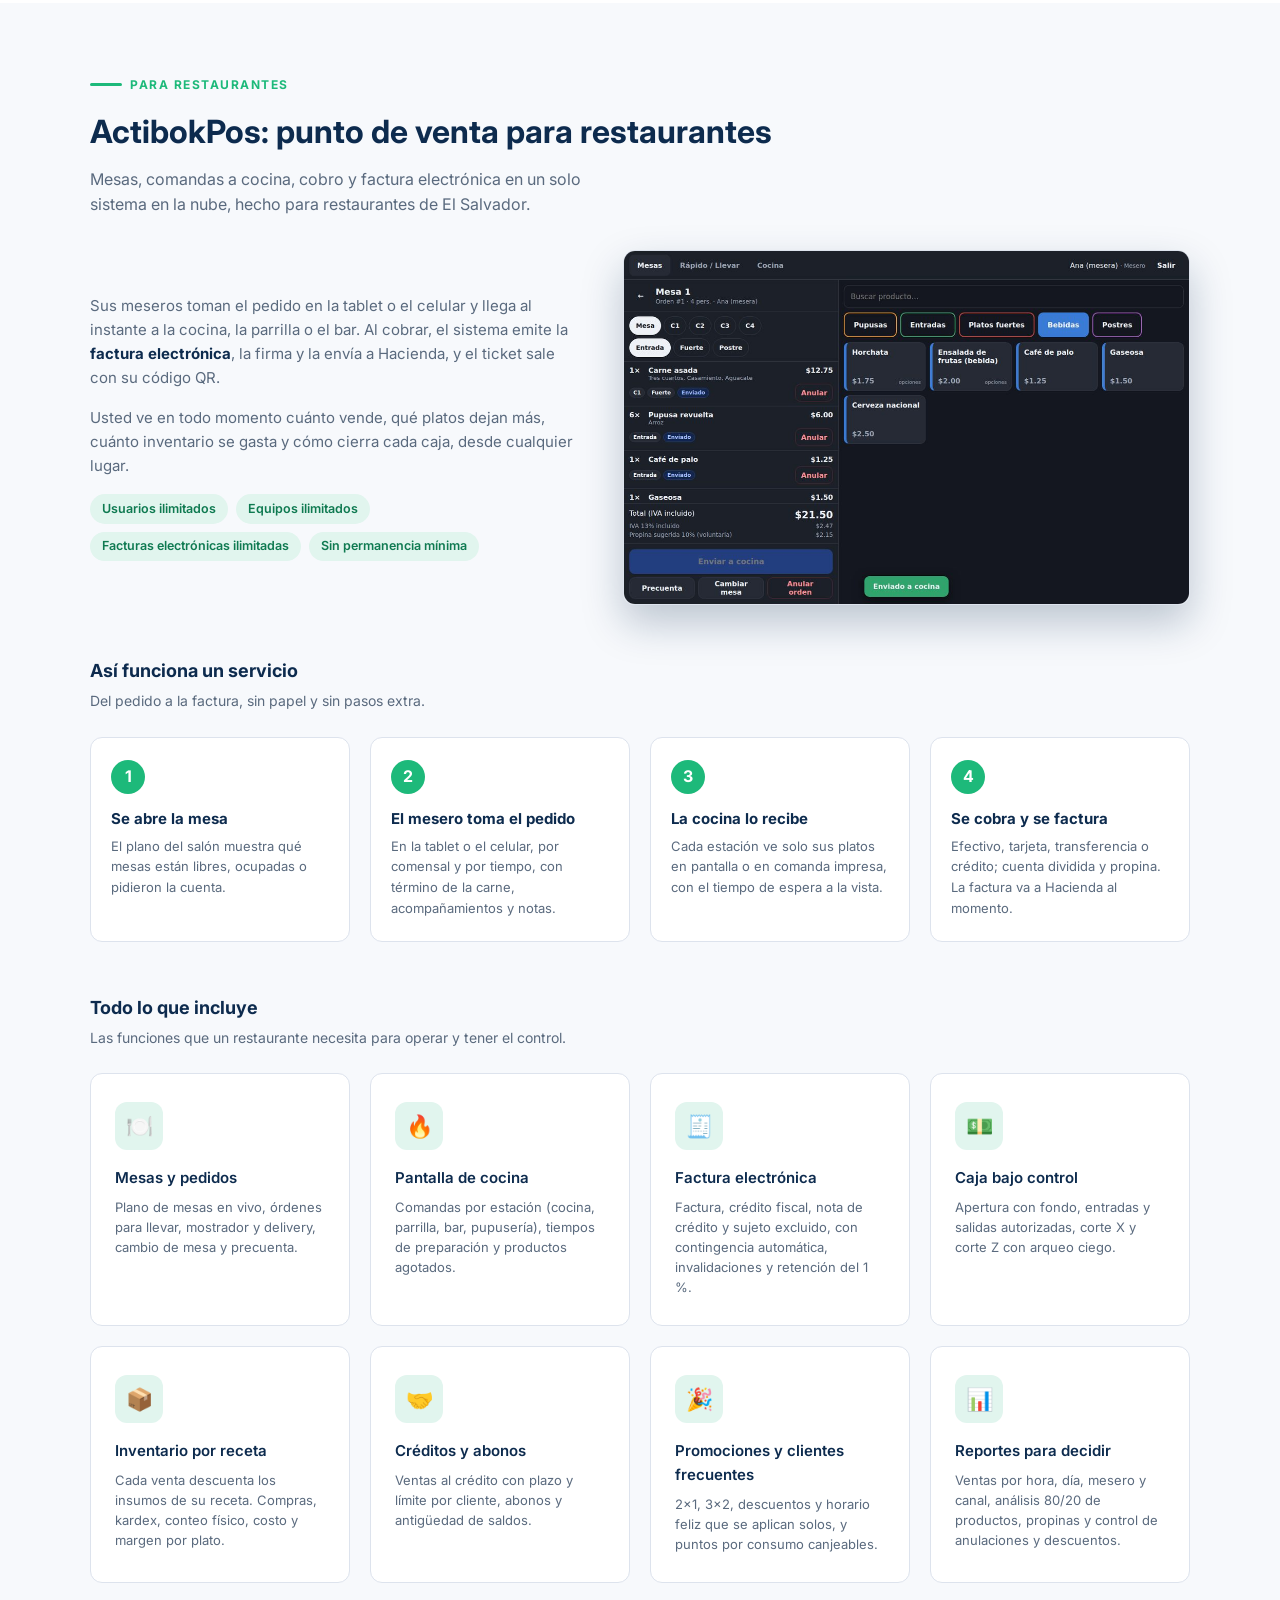
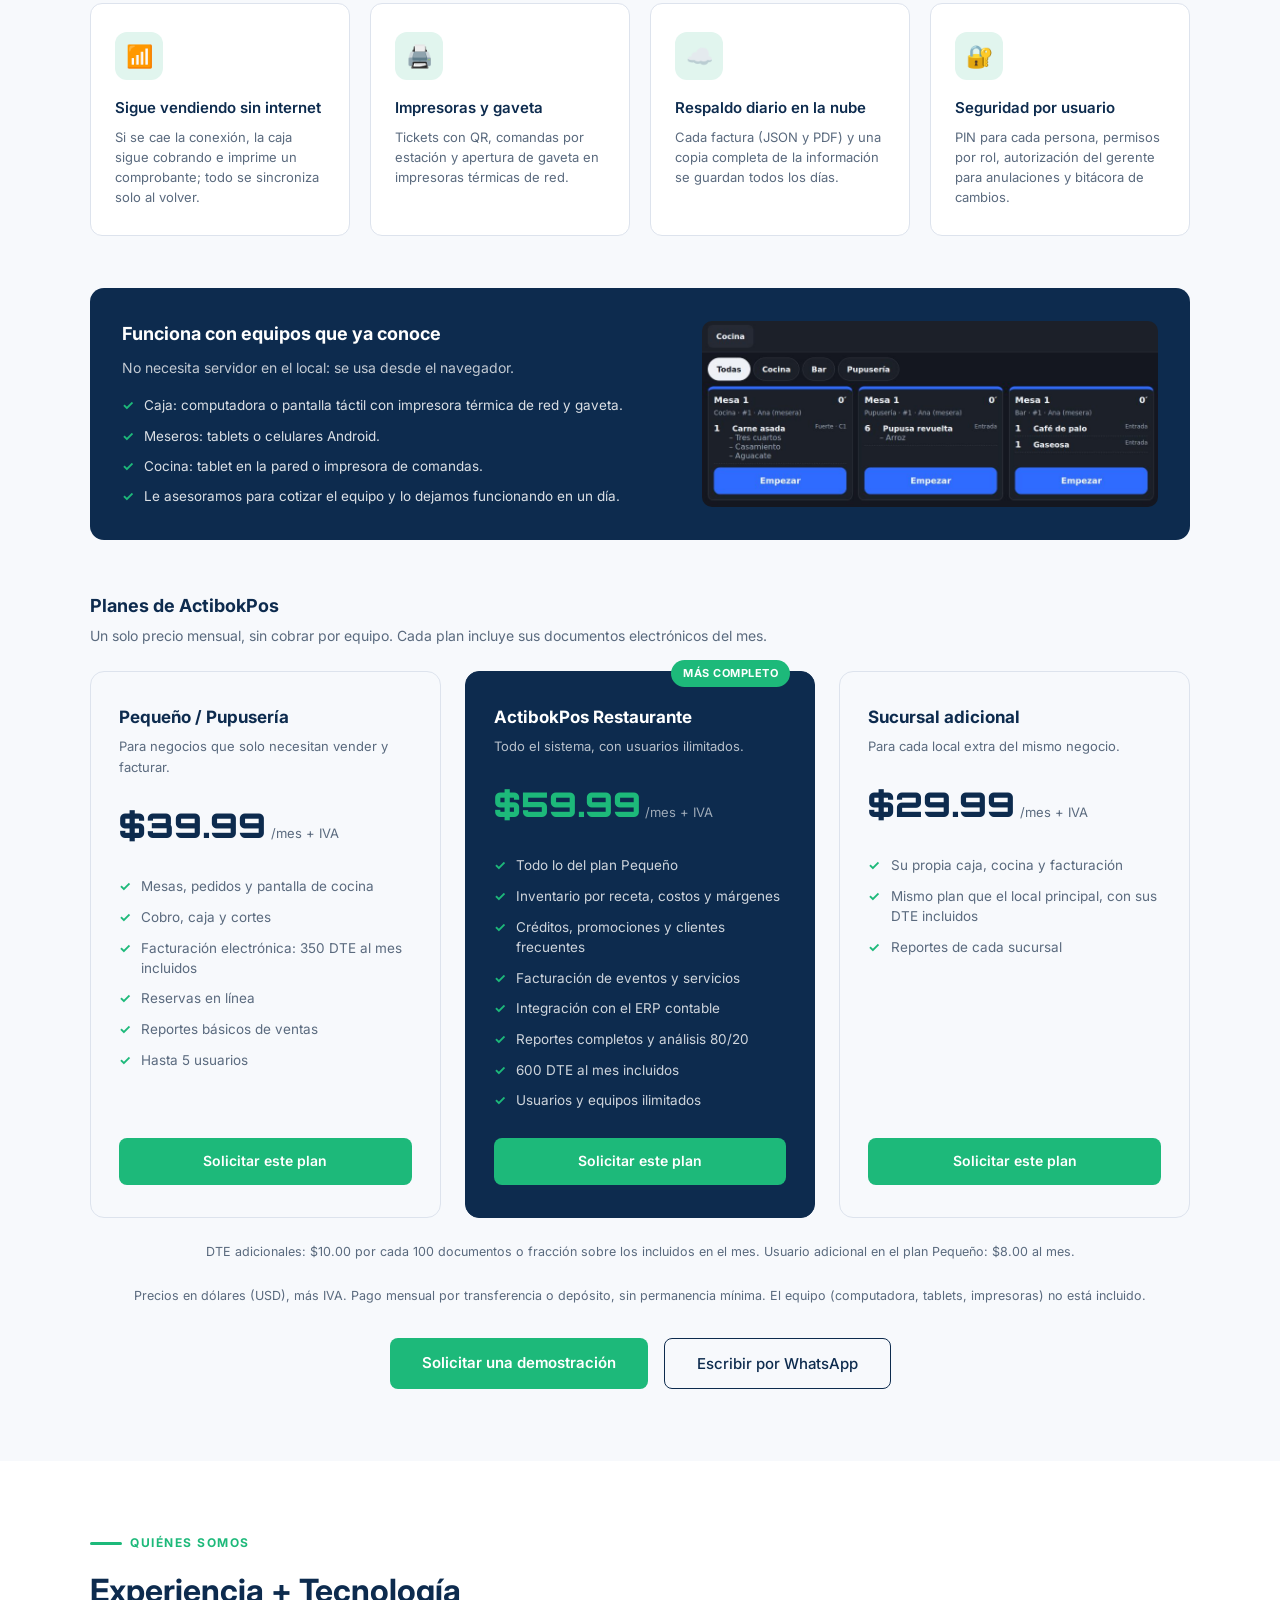
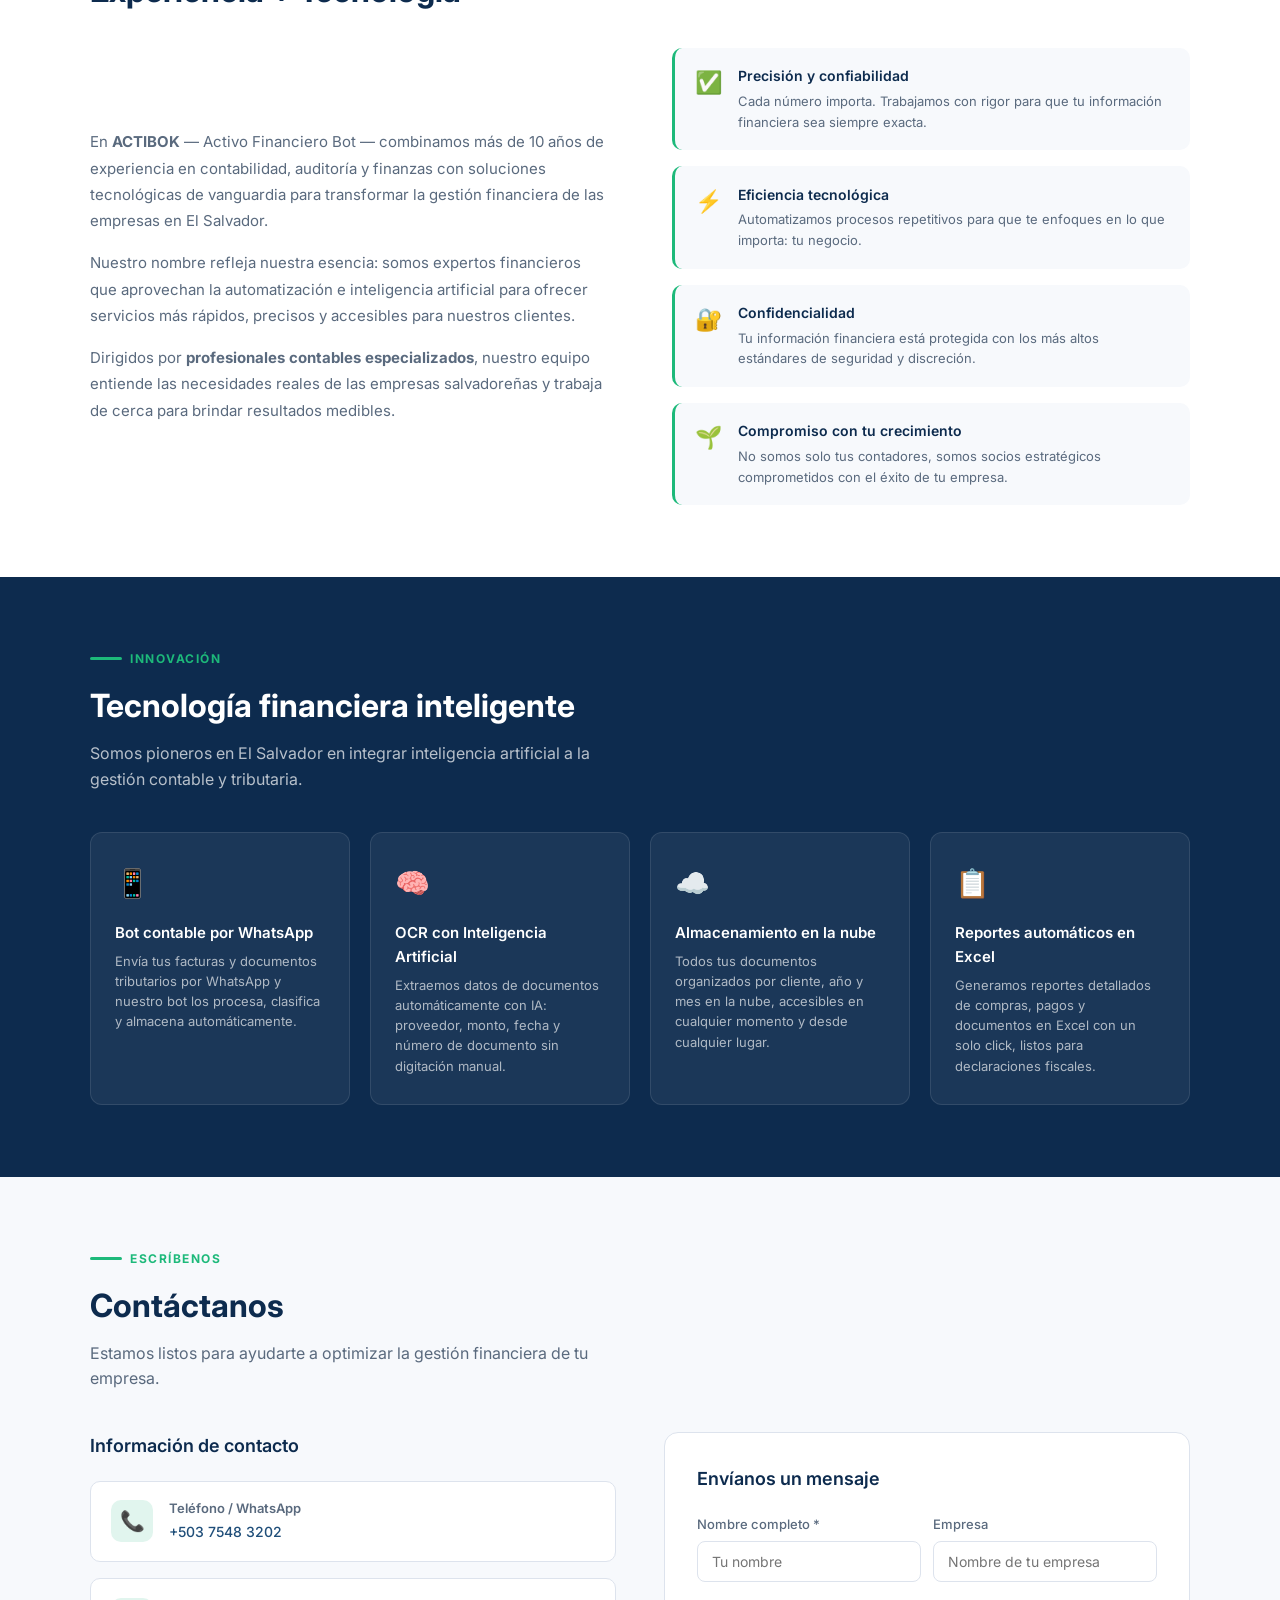
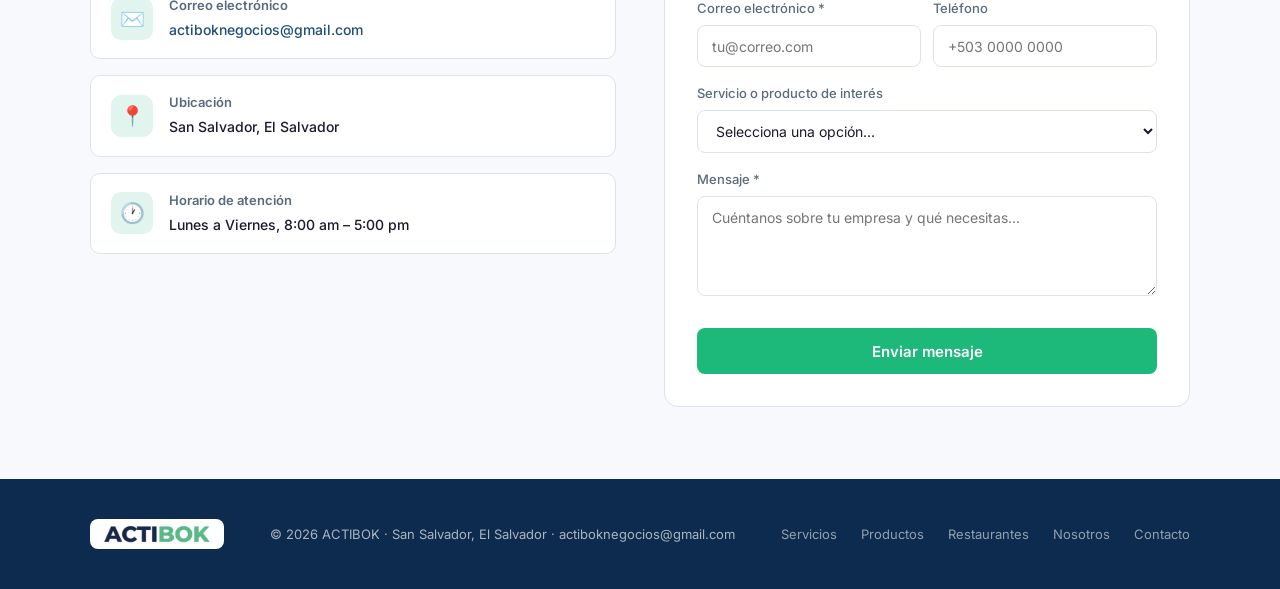
==== commit f129464b: "Precios de ActibokPos: DTE incluidos, usuarios y adicionales Pequeño: 350 DTE al mes, reservas en lí" ====
--- a/index.html
+++ b/index.html
@@ -1036,7 +1036,7 @@
     </div>
 
     <h3 class="pos-subtitle">Planes de ActibokPos</h3>
-    <p class="pos-subtext">Un solo precio mensual, sin cobrar por equipo ni por factura.</p>
+    <p class="pos-subtext">Un solo precio mensual, sin cobrar por equipo. Cada plan incluye sus documentos electrónicos del mes.</p>
     <div class="pricing-grid">
       <div class="pricing-card">
         <h3>Pequeño / Pupusería</h3>
@@ -1045,8 +1045,10 @@
         <ul class="pricing-features">
           <li>Mesas, pedidos y pantalla de cocina</li>
           <li>Cobro, caja y cortes</li>
-          <li>Factura electrónica ilimitada</li>
+          <li>Facturación electrónica: 350 DTE al mes incluidos</li>
+          <li>Reservas en línea</li>
           <li>Reportes básicos de ventas</li>
+          <li>Hasta 5 usuarios</li>
         </ul>
         <a href="#contacto" class="pricing-cta" data-plan="ActibokPos Pequeño / Pupusería ($39.99/mes)">Solicitar este plan</a>
       </div>
@@ -1054,14 +1056,17 @@
       <div class="pricing-card featured">
         <div class="pricing-badge">Más completo</div>
         <h3>ActibokPos Restaurante</h3>
-        <p class="pricing-tagline">Todo el sistema, sin límites.</p>
+        <p class="pricing-tagline">Todo el sistema, con usuarios ilimitados.</p>
         <div class="pricing-price"><strong>$59.99</strong><span>/mes + IVA</span></div>
         <ul class="pricing-features">
           <li>Todo lo del plan Pequeño</li>
           <li>Inventario por receta, costos y márgenes</li>
           <li>Créditos, promociones y clientes frecuentes</li>
+          <li>Facturación de eventos y servicios</li>
+          <li>Integración con el ERP contable</li>
           <li>Reportes completos y análisis 80/20</li>
-          <li>Usuarios, equipos y facturas ilimitados</li>
+          <li>600 DTE al mes incluidos</li>
+          <li>Usuarios y equipos ilimitados</li>
         </ul>
         <a href="#contacto" class="pricing-cta" data-plan="ActibokPos Restaurante ($59.99/mes)">Solicitar este plan</a>
       </div>
@@ -1072,12 +1077,13 @@
         <div class="pricing-price"><strong>$29.99</strong><span>/mes + IVA</span></div>
         <ul class="pricing-features">
           <li>Su propia caja, cocina y facturación</li>
-          <li>Mismo plan que el local principal</li>
+          <li>Mismo plan que el local principal, con sus DTE incluidos</li>
           <li>Reportes de cada sucursal</li>
         </ul>
         <a href="#contacto" class="pricing-cta" data-plan="ActibokPos Sucursal adicional ($29.99/mes)">Solicitar este plan</a>
       </div>
     </div>
+    <p class="pricing-note">DTE adicionales: $10.00 por cada 100 documentos o fracción sobre los incluidos en el mes. Usuario adicional en el plan Pequeño: $8.00 al mes.</p>
     <p class="pricing-note">Precios en dólares (USD), más IVA. Pago mensual por transferencia o depósito, sin permanencia mínima. El equipo (computadora, tablets, impresoras) no está incluido.</p>
 
     <div class="pos-ctas">
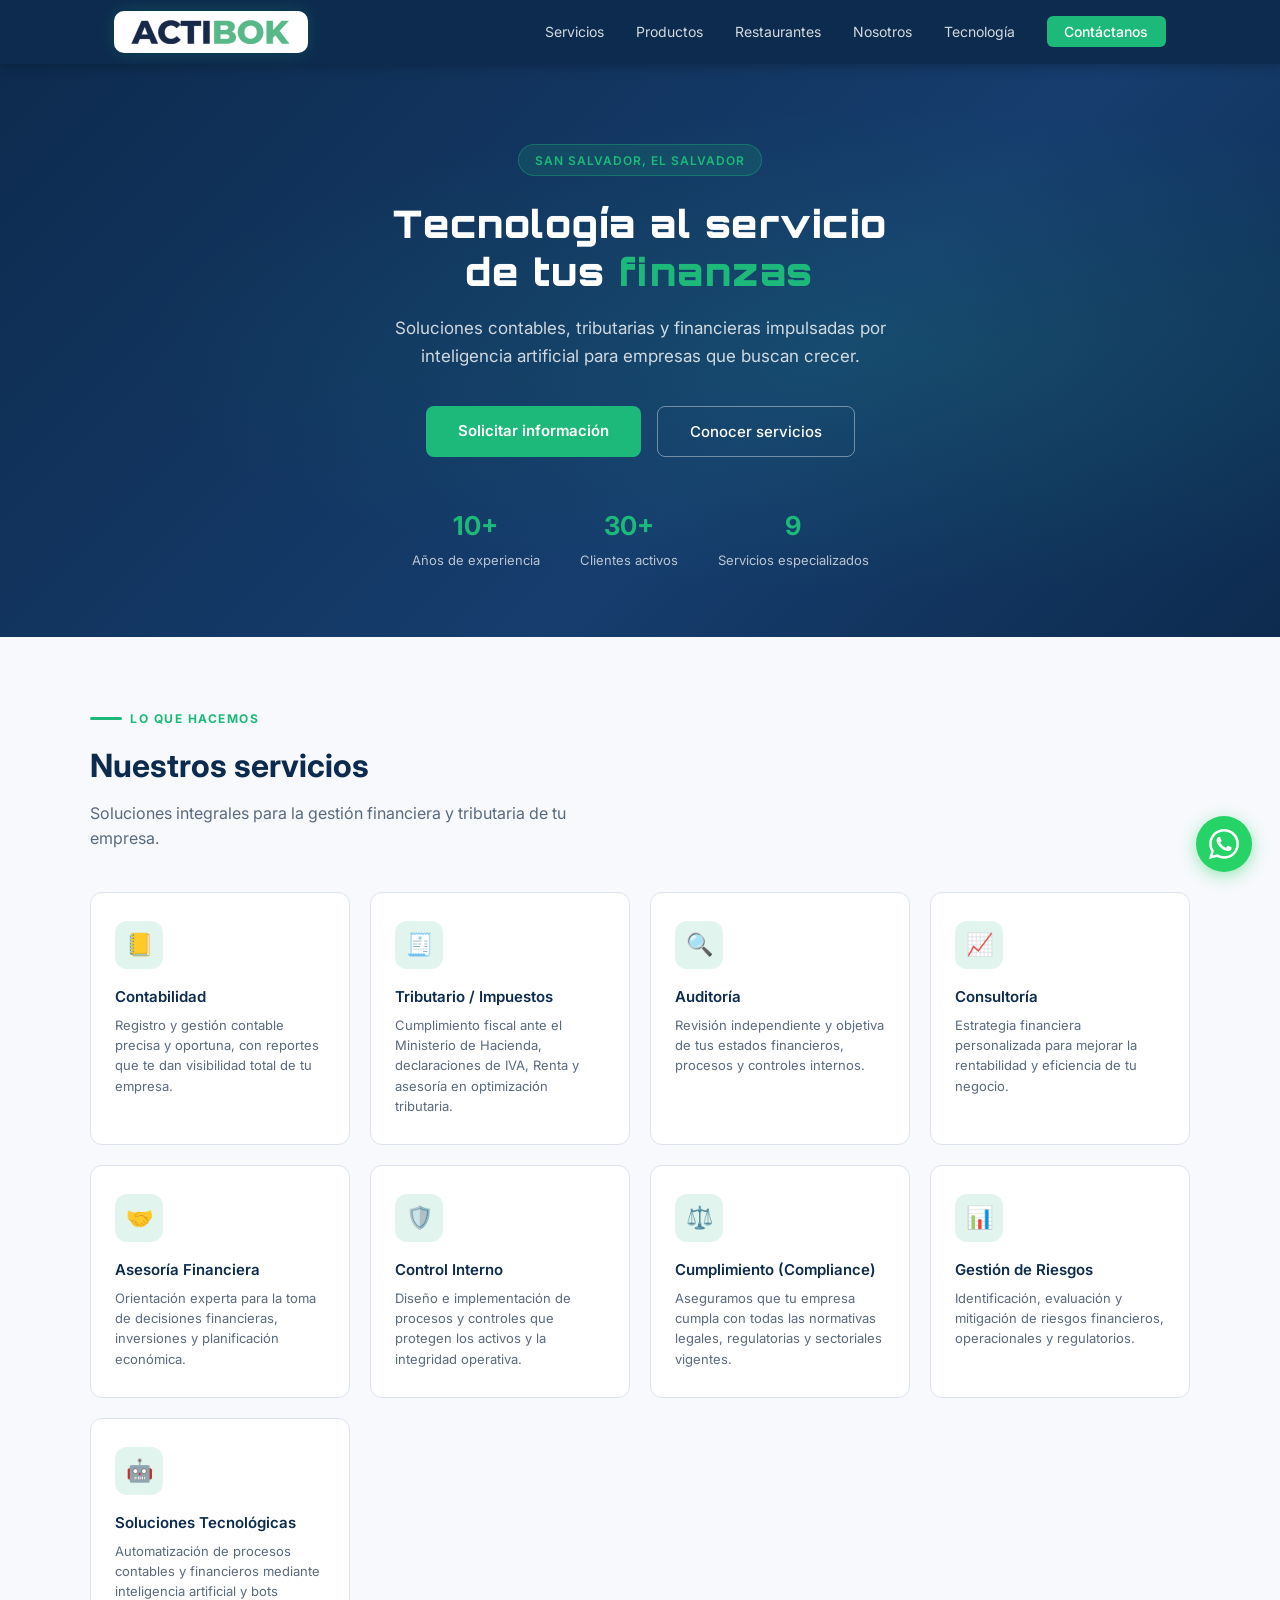
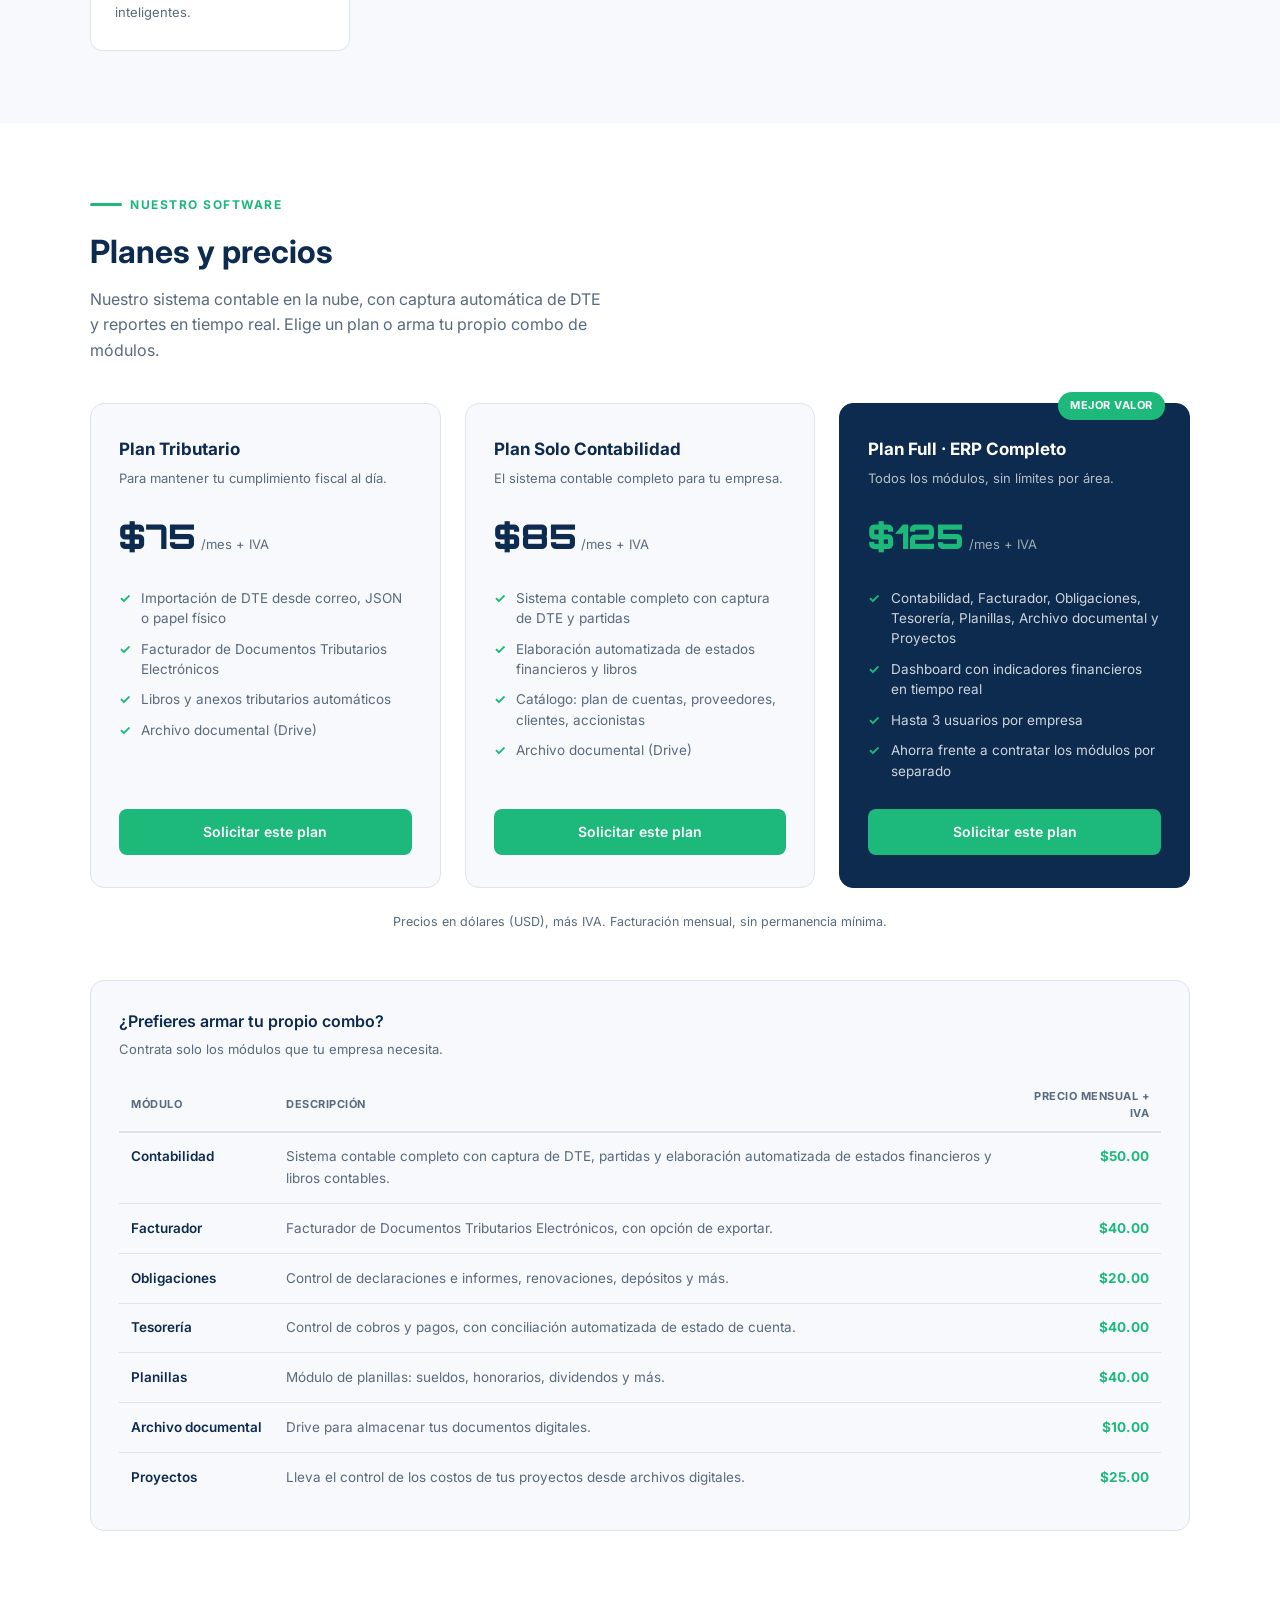
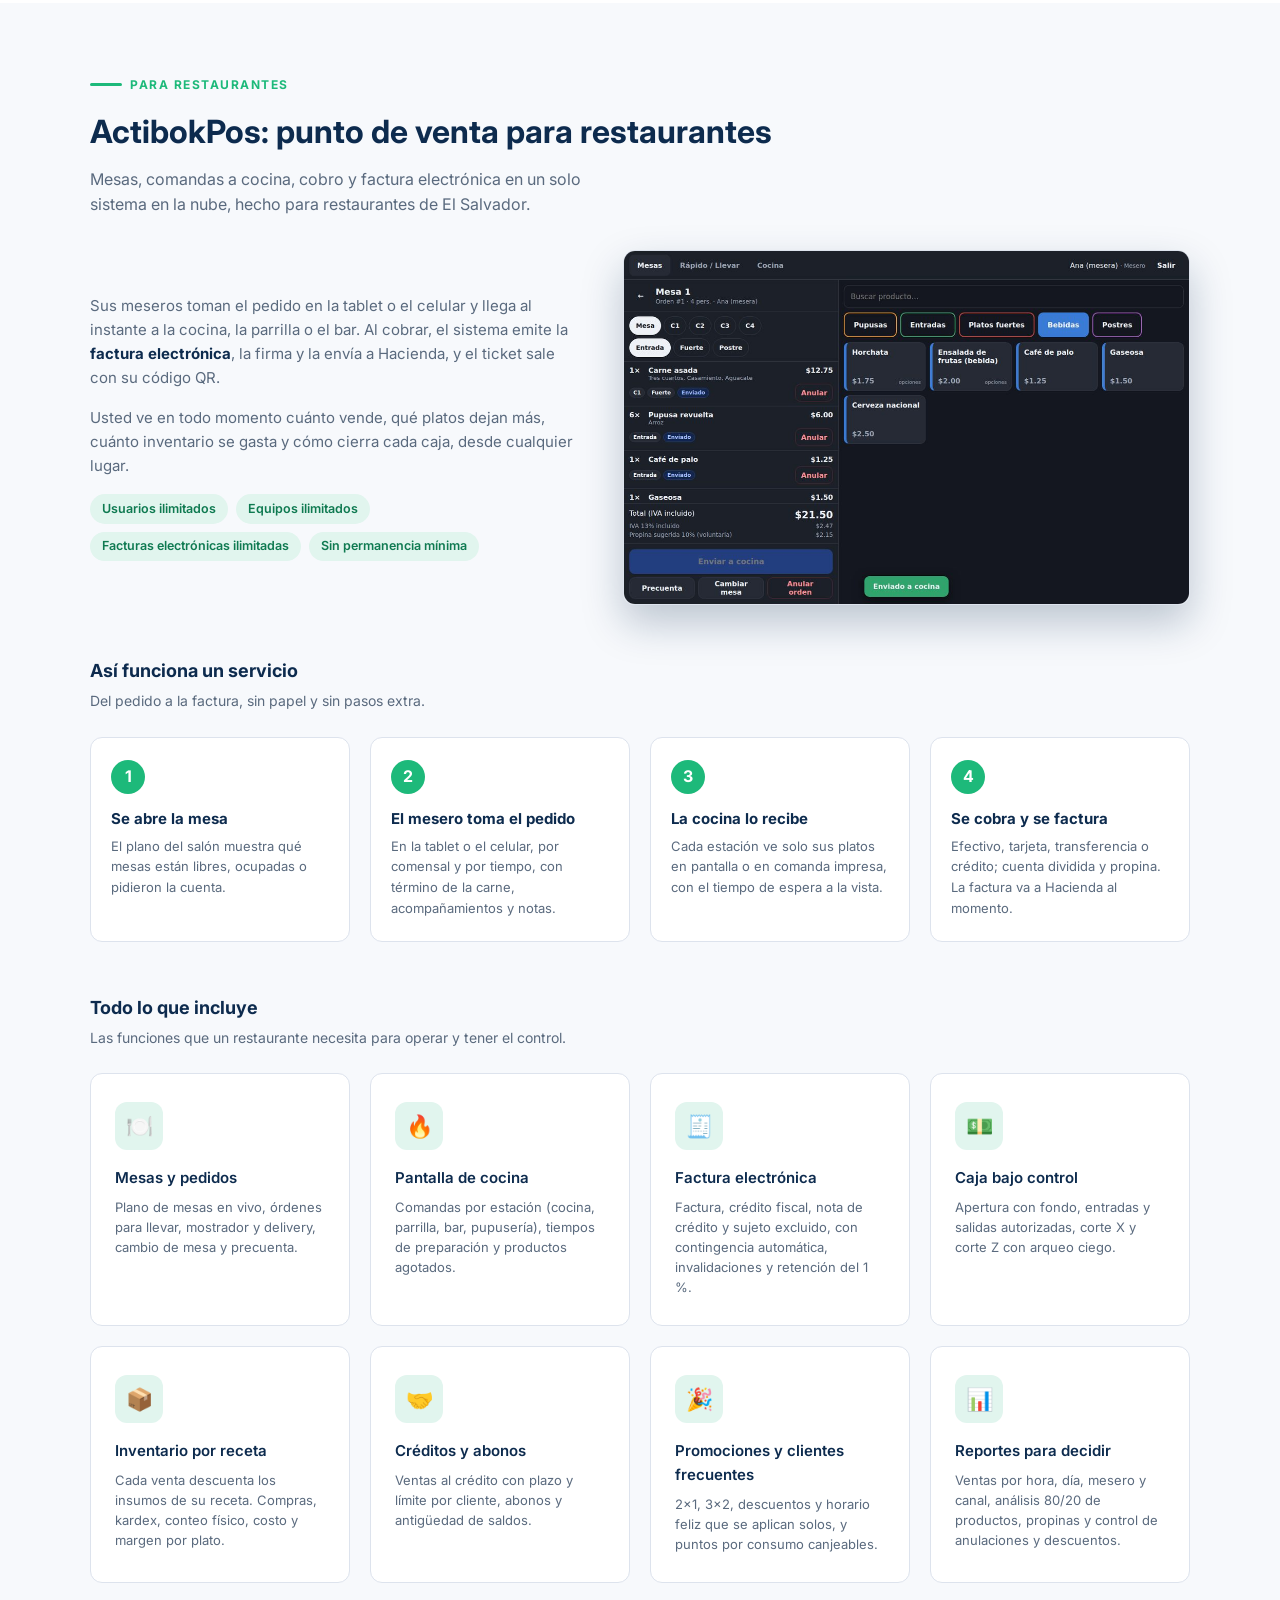
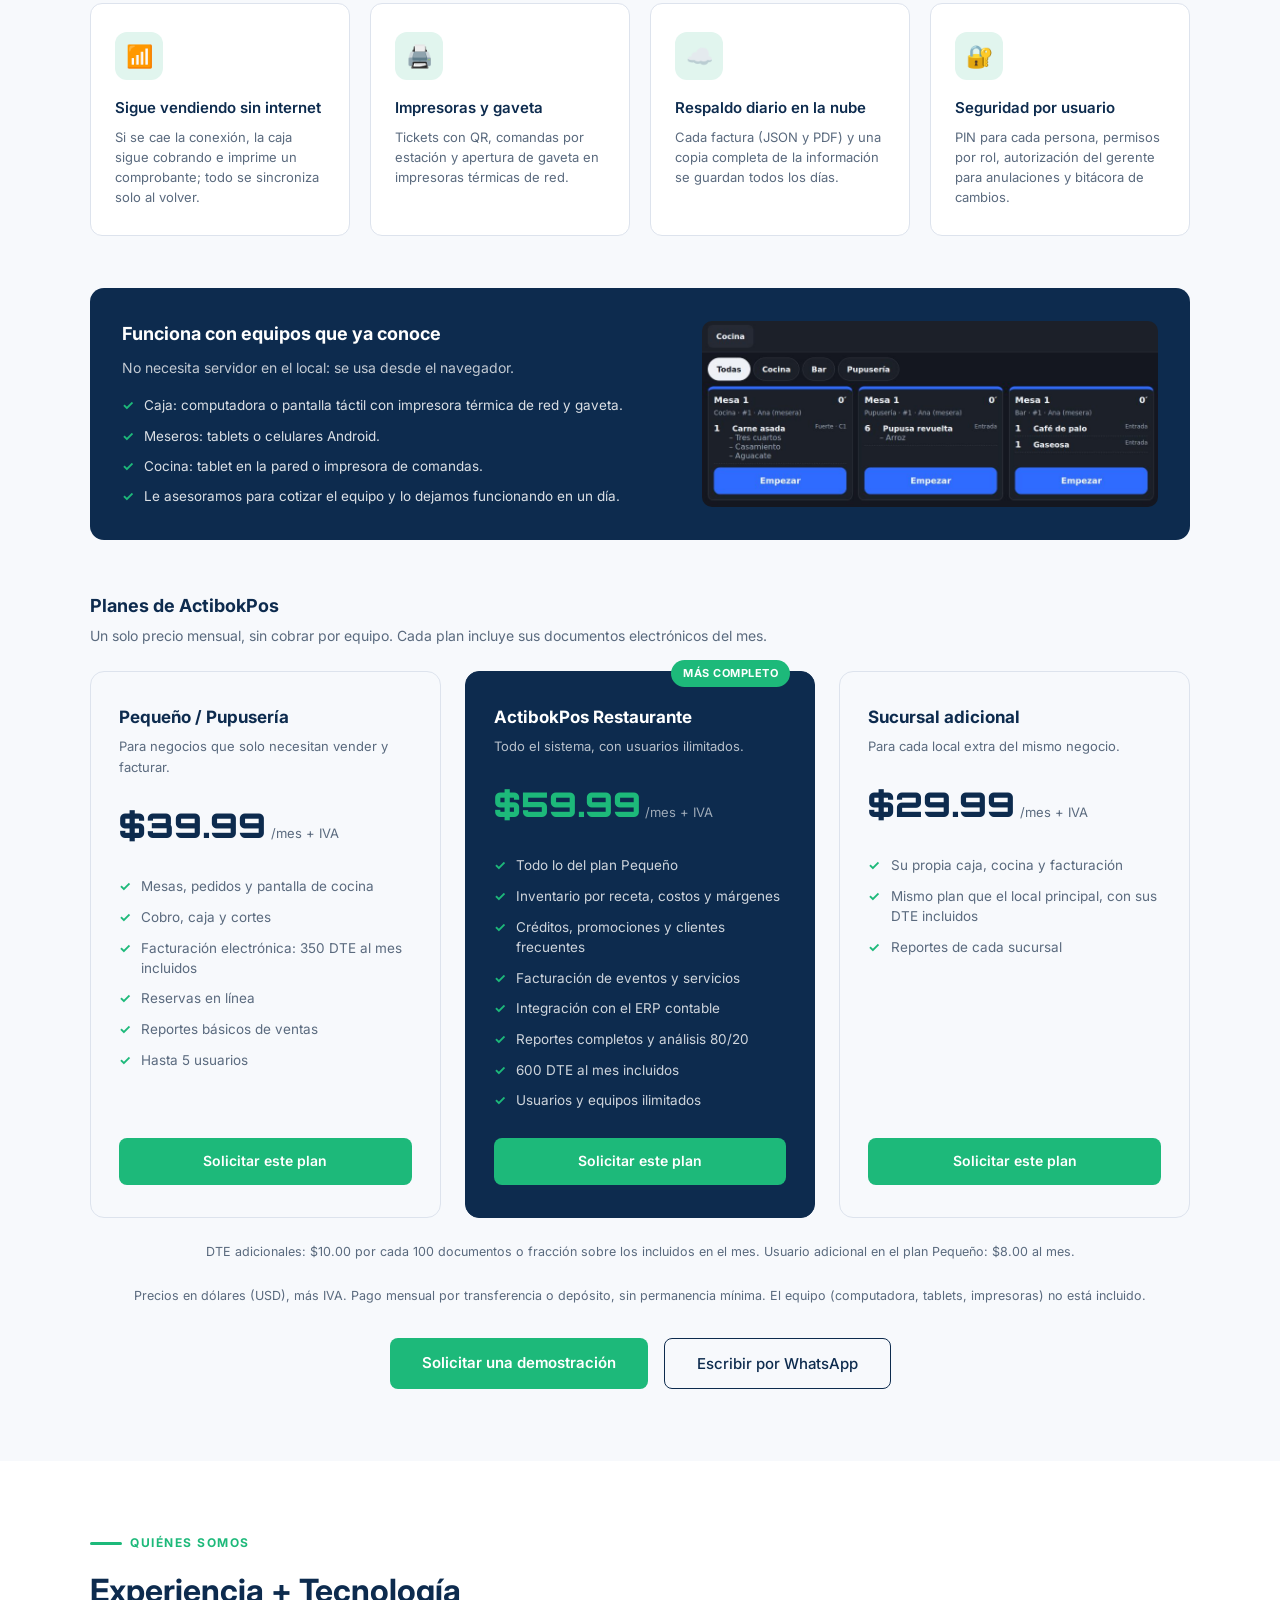
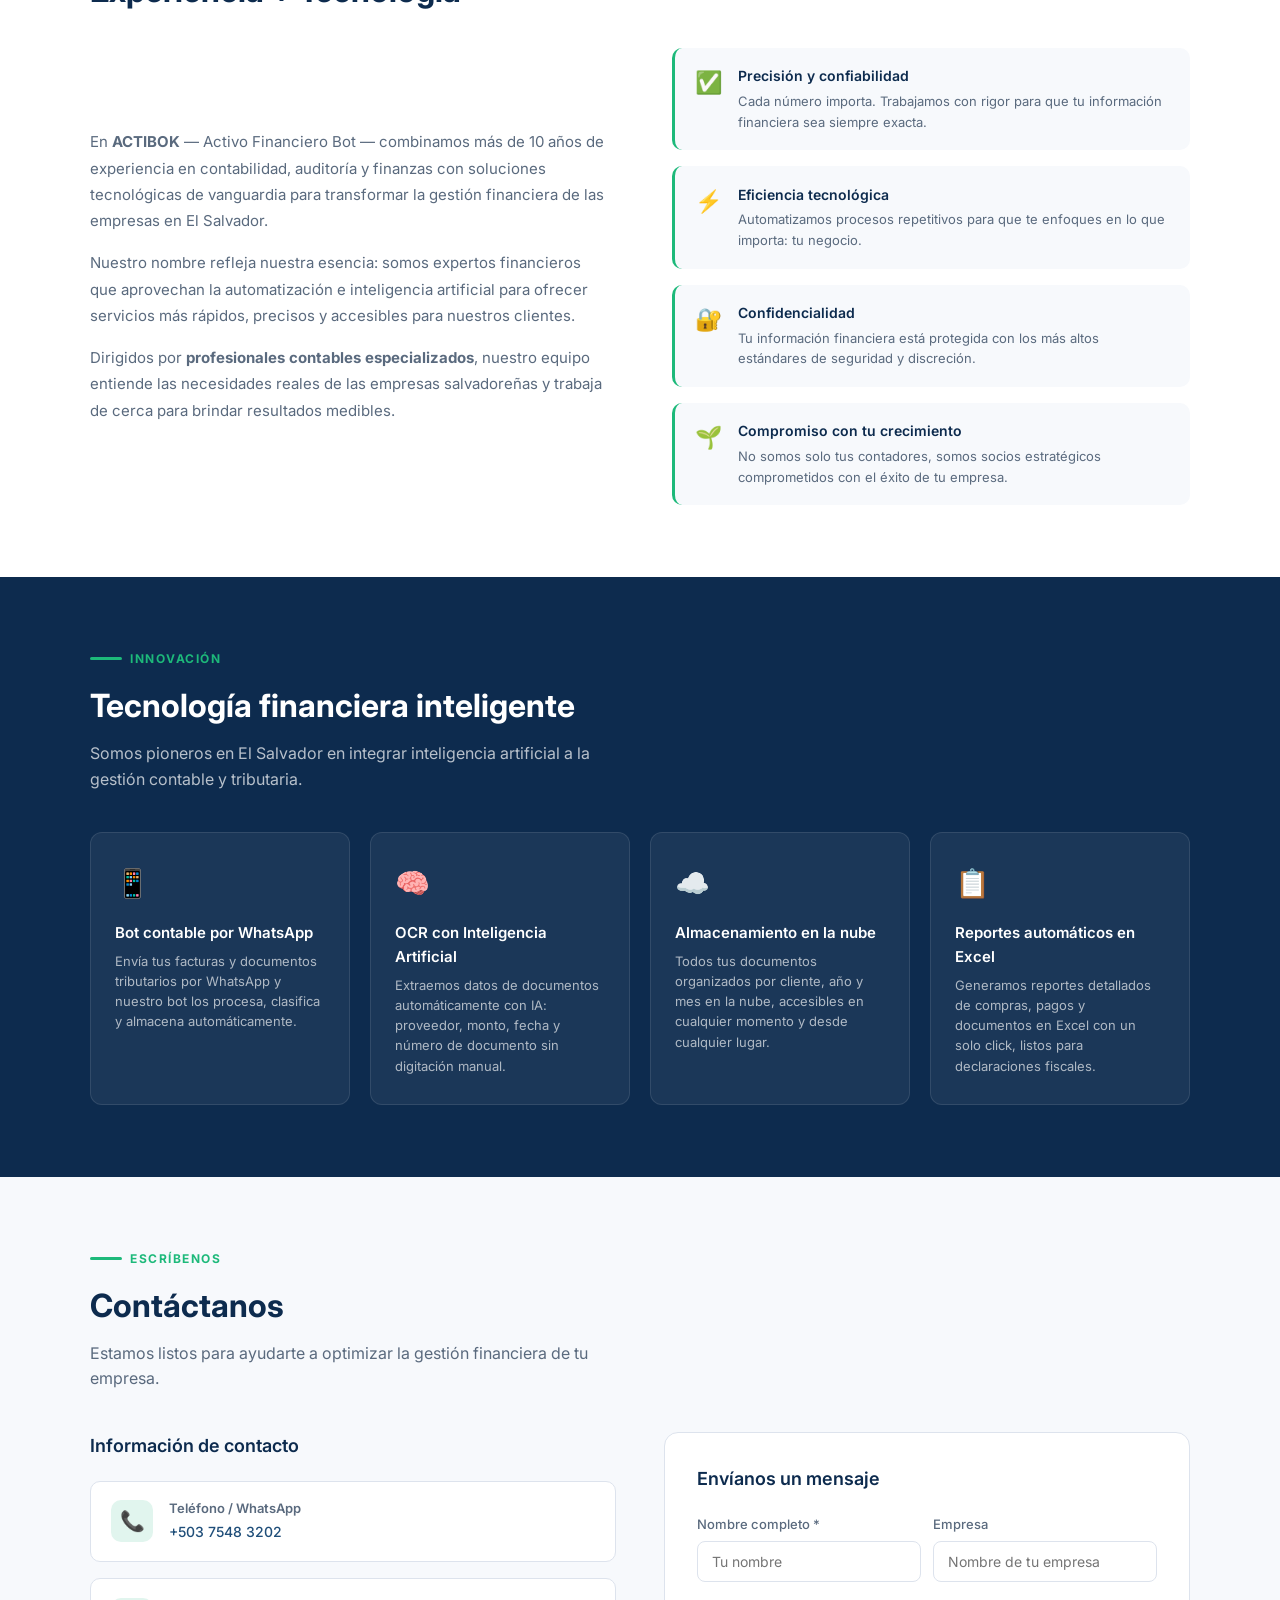
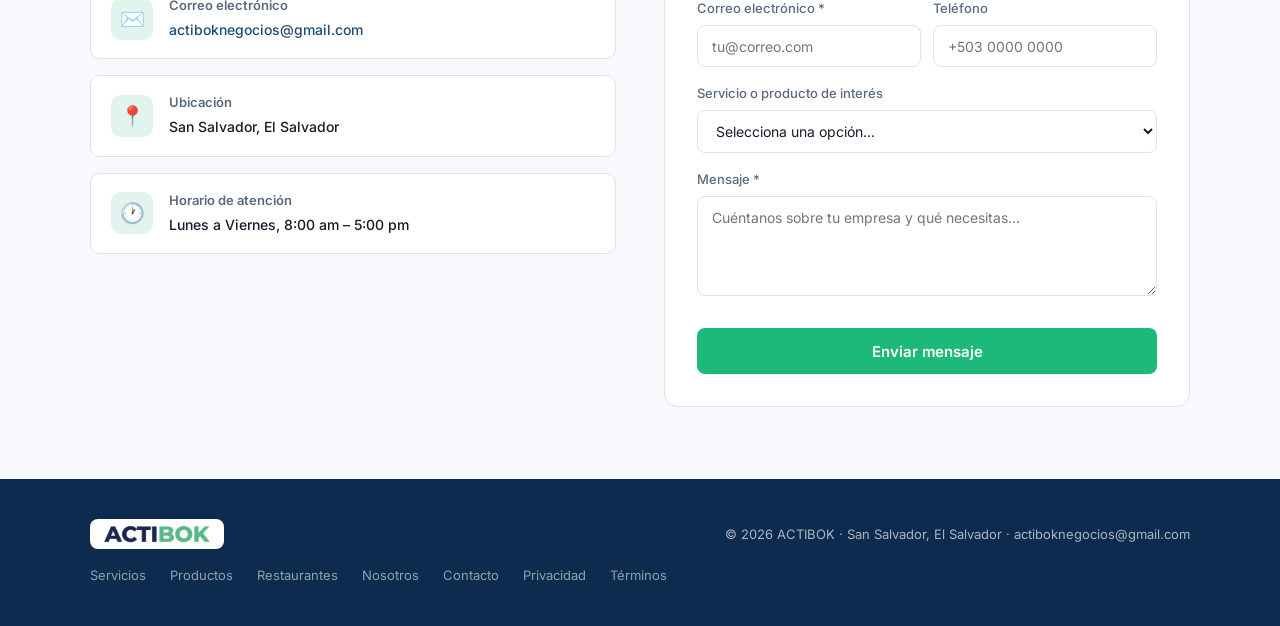
==== commit c8bc4739: "Política de privacidad y términos del servicio de ActibokPos Páginas públicas en actibok.com que pid" ====
--- a/index.html
+++ b/index.html
@@ -1287,6 +1287,8 @@
       <a href="#actibokpos">Restaurantes</a>
       <a href="#nosotros">Nosotros</a>
       <a href="#contacto">Contacto</a>
+      <a href="privacidad.html">Privacidad</a>
+      <a href="terminos.html">Términos</a>
     </div>
   </div>
 </footer>
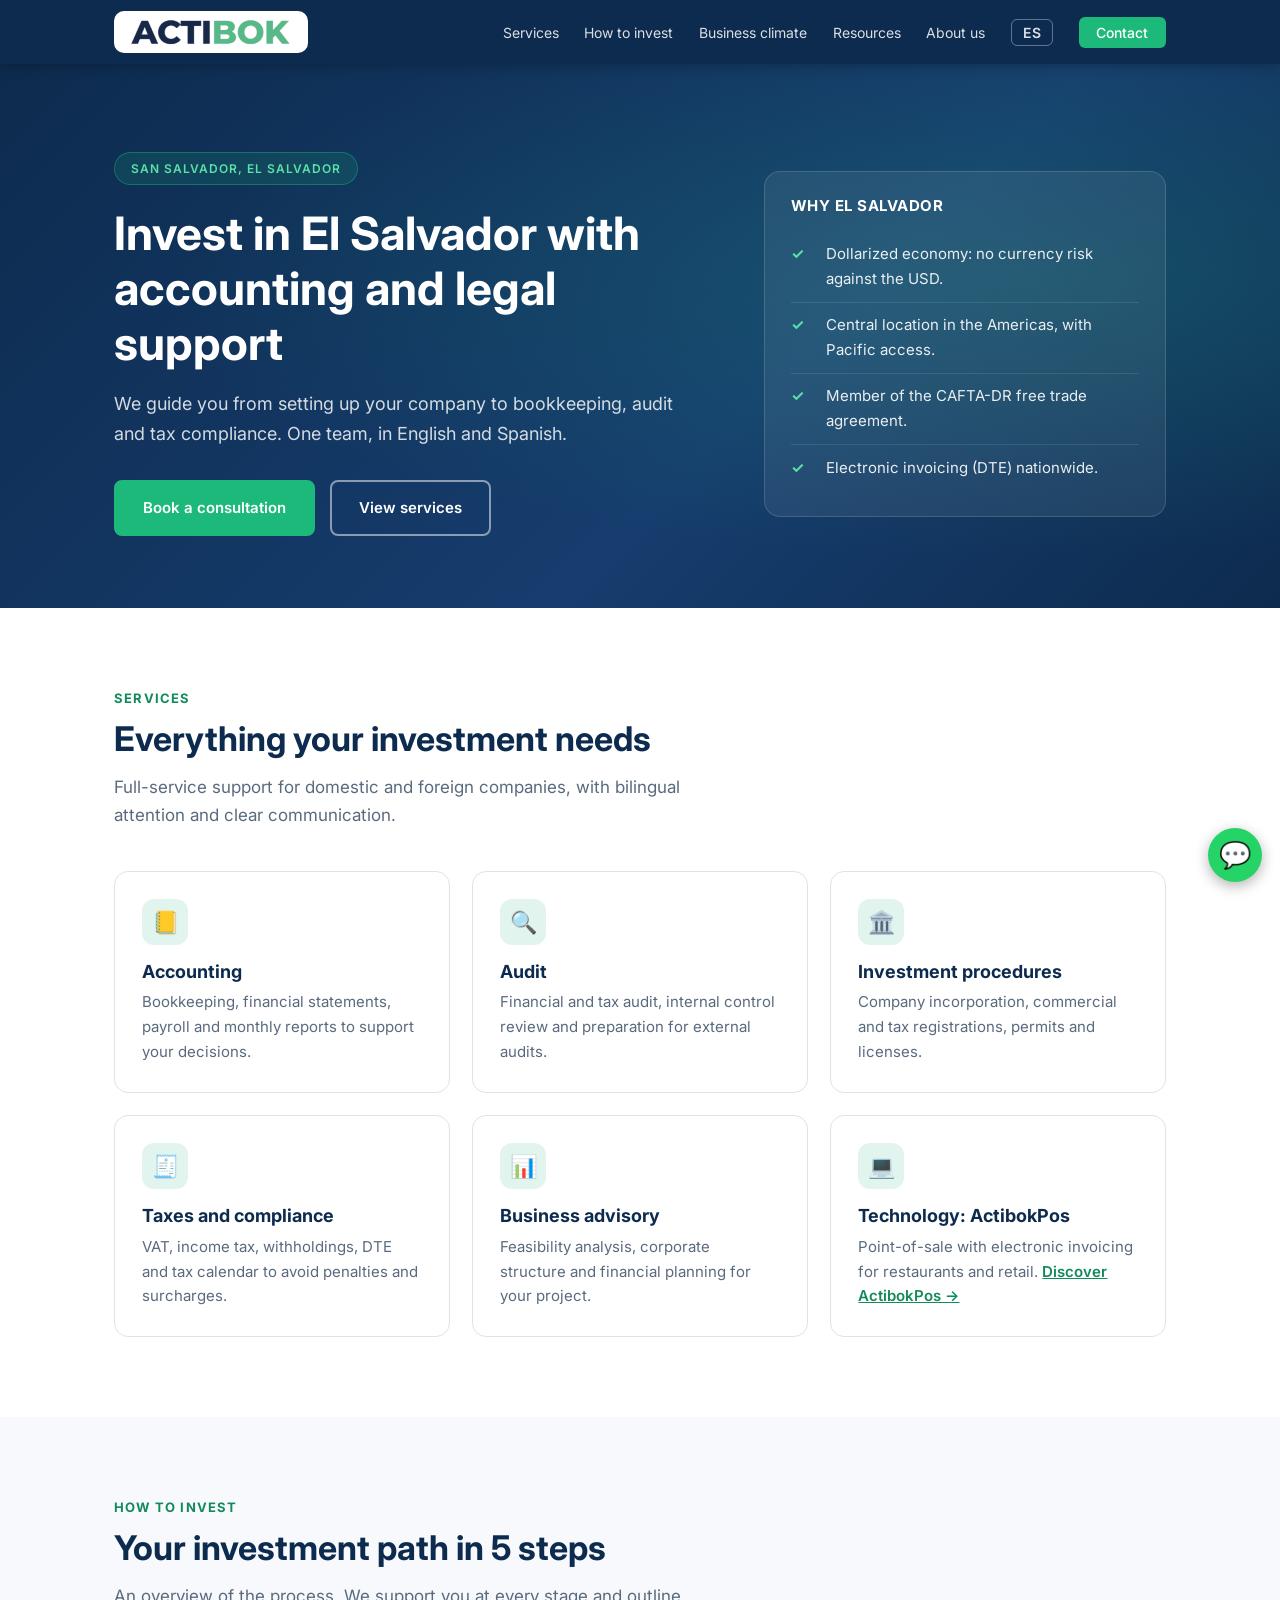
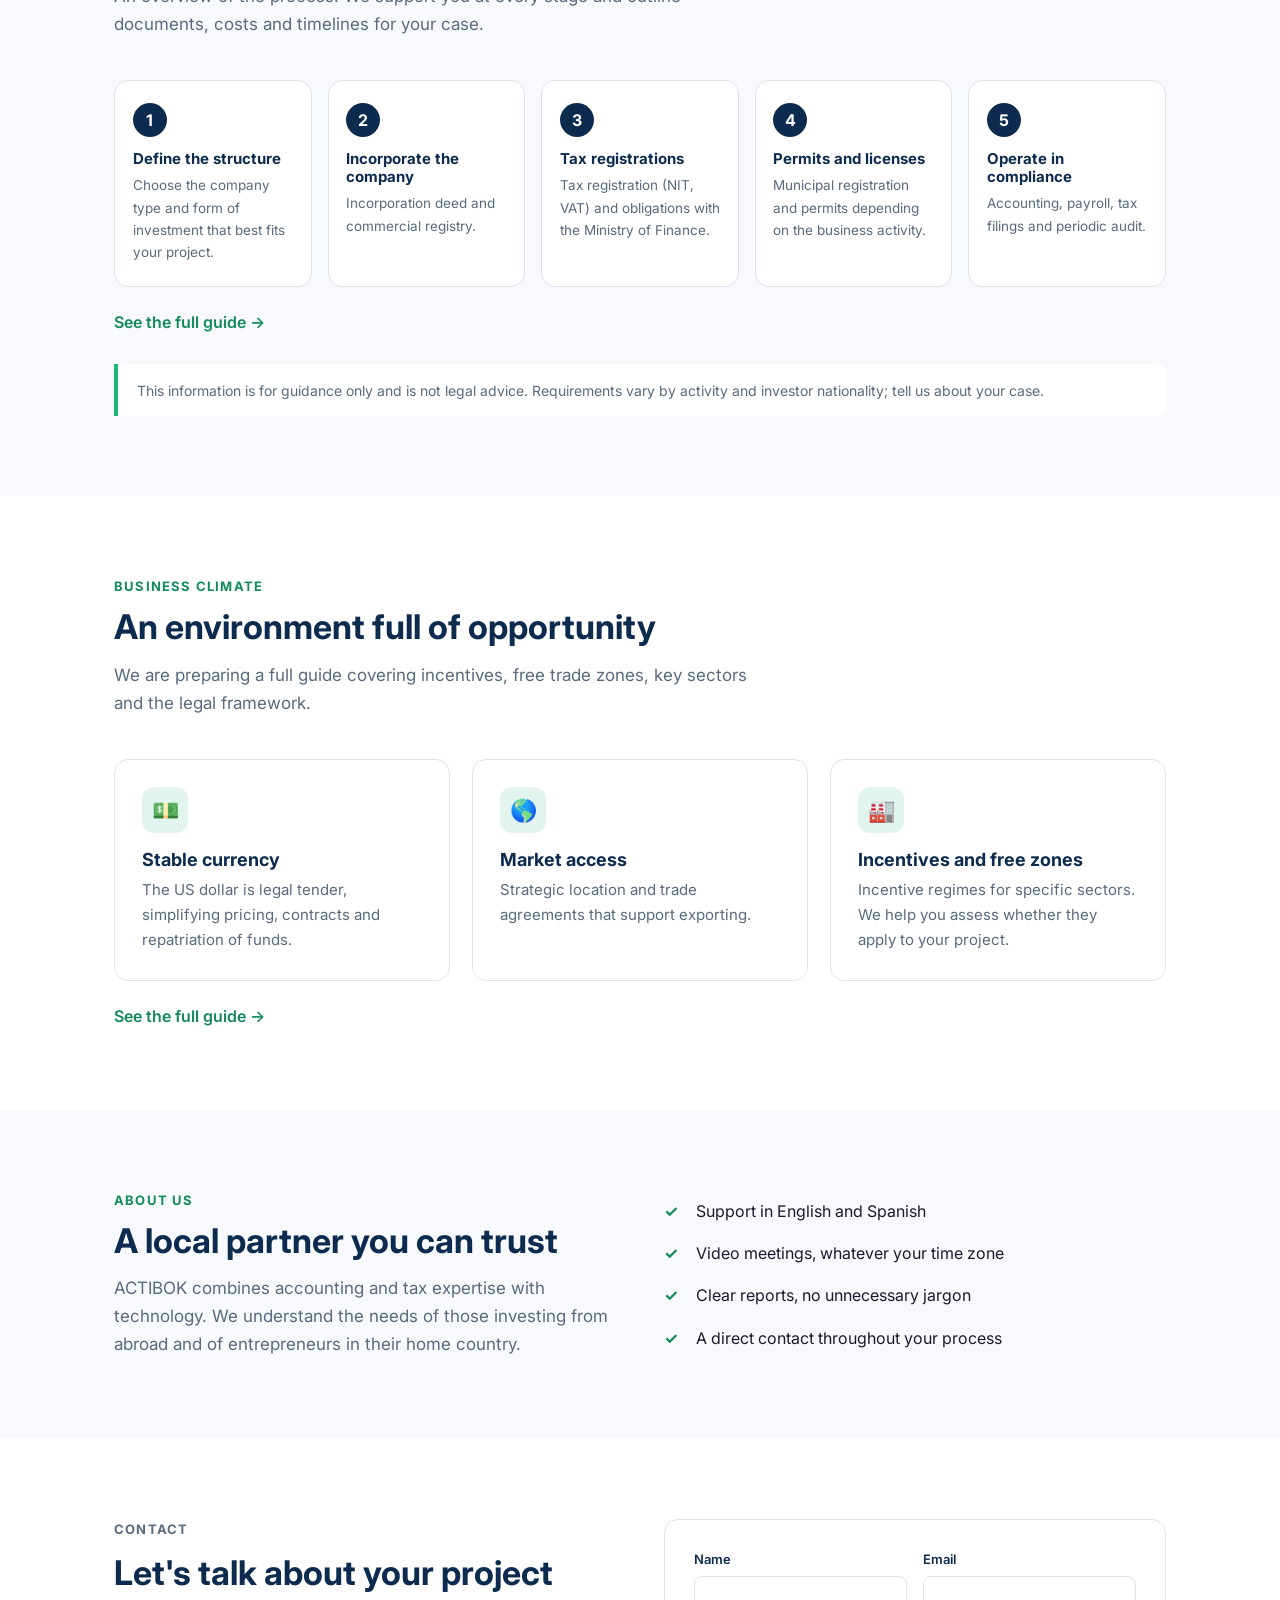
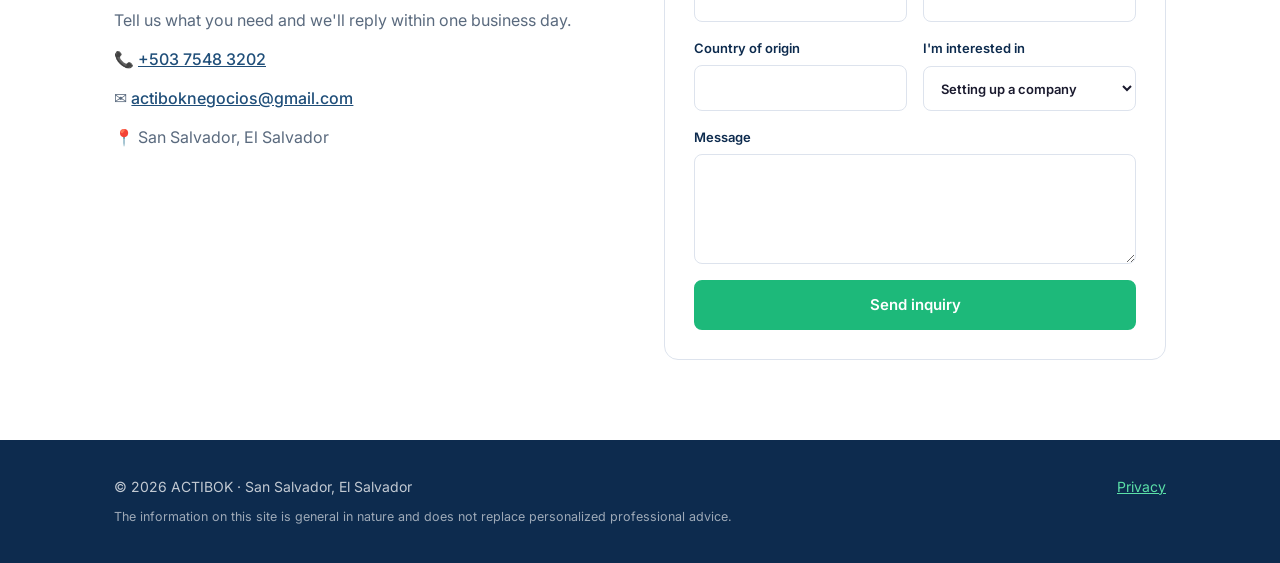
==== commit 9b378fe6: "Portada nueva: actibok.com redirige al sitio de inversionistas; sitio anterior pasa a /actibokpos/ C" ====
--- a/index.html
+++ b/index.html
@@ -1,1332 +1,31 @@
 <!DOCTYPE html>
 <html lang="es">
 <head>
-  <meta charset="UTF-8" />
-  <meta name="viewport" content="width=device-width, initial-scale=1.0" />
-  <title>ACTIBOK — Tecnología al servicio de tus finanzas</title>
-  <meta name="description" content="ACTIBOK ofrece soluciones contables, tributarias, financieras y tecnológicas para empresas en El Salvador. Contabilidad, auditoría, consultoría, cumplimiento y más." />
-  <link rel="preconnect" href="https://fonts.googleapis.com" />
-  <link rel="preconnect" href="https://fonts.gstatic.com" crossorigin />
-  <link href="https://fonts.googleapis.com/css2?family=Inter:wght@300;400;500;600;700&family=Orbitron:wght@700;900&display=swap" rel="stylesheet" />
-  <style>
-    *, *::before, *::after { box-sizing: border-box; margin: 0; padding: 0; }
-
-    :root {
-      --azul:       #0D2B4E;
-      --azul-medio: #1F4E79;
-      --verde:      #1DB97A;
-      --verde-claro:#E1F5EE;
-      --gris-bg:    #F7F9FC;
-      --gris-card:  #FFFFFF;
-      --texto:      #1A1A2E;
-      --texto-sec:  #5A6A7E;
-      --borde:      #DDE3ED;
-    }
-
-    html { scroll-behavior: smooth; }
-
-    body {
-      font-family: 'Inter', sans-serif;
-      color: var(--texto);
-      background: #fff;
-      line-height: 1.6;
-    }
-
-    /* ── NAVBAR ── */
-    header {
-      position: sticky;
-      top: 0;
-      z-index: 100;
-      background: var(--azul);
-      box-shadow: 0 2px 12px rgba(0,0,0,0.25);
-    }
-    nav {
-      max-width: 1100px;
-      margin: 0 auto;
-      padding: 0 1.5rem;
-      display: flex;
-      align-items: center;
-      justify-content: space-between;
-      height: 64px;
-    }
-    .logo {
-      display: flex;
-      align-items: center;
-      background: #fff;
-      padding: 0.4rem 0.9rem;
-      border-radius: 10px;
-      text-decoration: none;
-      box-shadow: 0 0 18px rgba(29,185,122,0.2);
-    }
-    .logo img { display: block; height: 30px; width: auto; }
-    .nav-links {
-      display: flex;
-      gap: 2rem;
-      list-style: none;
-    }
-    .nav-links a {
-      color: rgba(255,255,255,0.82);
-      text-decoration: none;
-      font-size: 14px;
-      font-weight: 400;
-      transition: color 0.2s;
-    }
-    .nav-links a:hover { color: var(--verde); }
-    .nav-cta {
-      background: var(--verde);
-      color: #fff !important;
-      padding: 0.45rem 1.1rem;
-      border-radius: 6px;
-      font-weight: 500 !important;
-    }
-    .nav-cta:hover { background: #17a36a !important; color: #fff !important; }
-
-    /* hamburger */
-    .hamburger { display: none; flex-direction: column; gap: 5px; cursor: pointer; }
-    .hamburger span { width: 24px; height: 2px; background: #fff; border-radius: 2px; transition: 0.3s; }
-    .mobile-menu {
-      display: none;
-      flex-direction: column;
-      background: var(--azul);
-      padding: 1rem 1.5rem 1.5rem;
-      gap: 1rem;
-    }
-    .mobile-menu a {
-      color: rgba(255,255,255,0.85);
-      text-decoration: none;
-      font-size: 16px;
-      padding: 0.4rem 0;
-      border-bottom: 1px solid rgba(255,255,255,0.08);
-    }
-    .mobile-menu a:last-child { border-bottom: none; }
-    .mobile-menu.open { display: flex; }
-
-    @media (max-width: 768px) {
-      .nav-links { display: none; }
-      .hamburger { display: flex; }
-    }
-
-    /* ── HERO ── */
-    .hero {
-      background: linear-gradient(135deg, var(--azul) 0%, #163D6E 60%, #0D2B4E 100%);
-      color: #fff;
-      padding: 5rem 1.5rem 4rem;
-      text-align: center;
-      position: relative;
-      overflow: hidden;
-    }
-    .hero::before {
-      content: '';
-      position: absolute;
-      inset: 0;
-      background: radial-gradient(ellipse at 70% 50%, rgba(29,185,122,0.12) 0%, transparent 60%);
-    }
-    .hero-inner { position: relative; max-width: 680px; margin: 0 auto; }
-    .hero-badge {
-      display: inline-block;
-      background: rgba(29,185,122,0.15);
-      border: 1px solid rgba(29,185,122,0.35);
-      color: var(--verde);
-      font-size: 12px;
-      font-weight: 600;
-      letter-spacing: 1px;
-      padding: 0.35rem 1rem;
-      border-radius: 50px;
-      margin-bottom: 1.5rem;
-      text-transform: uppercase;
-    }
-    .hero h1 {
-      font-family: 'Orbitron', sans-serif;
-      font-size: clamp(22px, 4vw, 38px);
-      font-weight: 900;
-      line-height: 1.25;
-      letter-spacing: 1.5px;
-      margin-bottom: 1.25rem;
-    }
-    .hero h1 span { color: var(--verde); }
-    .hero p {
-      font-size: 17px;
-      opacity: 0.8;
-      margin-bottom: 2.25rem;
-      max-width: 520px;
-      margin-left: auto;
-      margin-right: auto;
-    }
-    .hero-btns {
-      display: flex;
-      gap: 1rem;
-      justify-content: center;
-      flex-wrap: wrap;
-    }
-    .btn-primary {
-      background: var(--verde);
-      color: #fff;
-      padding: 0.8rem 2rem;
-      border-radius: 8px;
-      font-size: 15px;
-      font-weight: 600;
-      text-decoration: none;
-      transition: background 0.2s, transform 0.15s;
-    }
-    .btn-primary:hover { background: #17a36a; transform: translateY(-1px); }
-    .btn-outline {
-      border: 1.5px solid rgba(255,255,255,0.4);
-      color: #fff;
-      padding: 0.8rem 2rem;
-      border-radius: 8px;
-      font-size: 15px;
-      font-weight: 500;
-      text-decoration: none;
-      transition: border-color 0.2s, background 0.2s;
-    }
-    .btn-outline:hover { border-color: var(--verde); background: rgba(29,185,122,0.08); }
-
-    /* hero stats */
-    .hero-stats {
-      display: flex;
-      justify-content: center;
-      gap: 2.5rem;
-      margin-top: 3rem;
-      flex-wrap: wrap;
-    }
-    .hero-stat { text-align: center; }
-    .hero-stat strong { display: block; font-size: 26px; font-weight: 700; color: var(--verde); }
-    .hero-stat span { font-size: 13px; opacity: 0.7; }
-
-    /* ── SECTION COMMONS ── */
-    section { padding: 4.5rem 1.5rem; }
-    .container { max-width: 1100px; margin: 0 auto; }
-    .section-label {
-      display: flex;
-      align-items: center;
-      gap: 0.5rem;
-      margin-bottom: 0.75rem;
-    }
-    .section-label::before {
-      content: '';
-      width: 32px;
-      height: 3px;
-      background: var(--verde);
-      border-radius: 2px;
-      display: inline-block;
-    }
-    .section-label span {
-      font-size: 12px;
-      font-weight: 700;
-      letter-spacing: 1.5px;
-      text-transform: uppercase;
-      color: var(--verde);
-    }
-    .section-title {
-      font-size: clamp(22px, 3.5vw, 32px);
-      font-weight: 700;
-      color: var(--azul);
-      margin-bottom: 0.6rem;
-    }
-    .section-sub {
-      font-size: 16px;
-      color: var(--texto-sec);
-      max-width: 520px;
-    }
-
-    /* ── SERVICIOS ── */
-    #servicios { background: var(--gris-bg); }
-    .services-grid {
-      display: grid;
-      grid-template-columns: repeat(auto-fit, minmax(220px, 1fr));
-      gap: 1.25rem;
-      margin-top: 2.5rem;
-    }
-    .service-card {
-      background: #fff;
-      border: 1px solid var(--borde);
-      border-radius: 12px;
-      padding: 1.75rem 1.5rem;
-      transition: transform 0.2s, box-shadow 0.2s, border-color 0.2s;
-    }
-    .service-card:hover {
-      transform: translateY(-4px);
-      box-shadow: 0 8px 28px rgba(13,43,78,0.1);
-      border-color: var(--verde);
-    }
-    .service-icon {
-      width: 48px;
-      height: 48px;
-      border-radius: 12px;
-      background: var(--verde-claro);
-      display: flex;
-      align-items: center;
-      justify-content: center;
-      margin-bottom: 1rem;
-      font-size: 22px;
-    }
-    .service-card h3 {
-      font-size: 15px;
-      font-weight: 600;
-      color: var(--azul);
-      margin-bottom: 0.4rem;
-    }
-    .service-card p {
-      font-size: 13px;
-      color: var(--texto-sec);
-      line-height: 1.55;
-    }
-
-    /* ── PRODUCTOS ── */
-    #productos { background: #fff; }
-    .pricing-grid {
-      display: grid;
-      grid-template-columns: repeat(auto-fit, minmax(260px, 1fr));
-      gap: 1.5rem;
-      margin-top: 2.5rem;
-    }
-    .pricing-card {
-      background: var(--gris-bg);
-      border: 1px solid var(--borde);
-      border-radius: 14px;
-      padding: 2rem 1.75rem;
-      display: flex;
-      flex-direction: column;
-      position: relative;
-      transition: transform 0.2s, box-shadow 0.2s, border-color 0.2s;
-    }
-    .pricing-card:hover {
-      transform: translateY(-4px);
-      box-shadow: 0 8px 28px rgba(13,43,78,0.1);
-      border-color: var(--verde);
-    }
-    .pricing-card.featured { background: var(--azul); border-color: var(--azul); }
-    .pricing-badge {
-      position: absolute;
-      top: -12px;
-      right: 1.5rem;
-      background: var(--verde);
-      color: #fff;
-      font-size: 11px;
-      font-weight: 700;
-      letter-spacing: 0.5px;
-      text-transform: uppercase;
-      padding: 0.3rem 0.75rem;
-      border-radius: 50px;
-    }
-    .pricing-card h3 { font-size: 17px; font-weight: 700; color: var(--azul); margin-bottom: 0.3rem; }
-    .pricing-card.featured h3 { color: #fff; }
-    .pricing-tagline { font-size: 13px; color: var(--texto-sec); margin-bottom: 1.25rem; }
-    .pricing-card.featured .pricing-tagline { color: rgba(255,255,255,0.7); }
-    .pricing-price { display: flex; align-items: baseline; gap: 0.3rem; margin-bottom: 1.5rem; }
-    .pricing-price strong { font-size: 34px; font-weight: 900; color: var(--azul); font-family: 'Orbitron', sans-serif; }
-    .pricing-card.featured .pricing-price strong { color: var(--verde); }
-    .pricing-price span { font-size: 13px; color: var(--texto-sec); }
-    .pricing-card.featured .pricing-price span { color: rgba(255,255,255,0.6); }
-    .pricing-features { list-style: none; display: flex; flex-direction: column; gap: 0.65rem; margin-bottom: 1.75rem; flex-grow: 1; }
-    .pricing-features li { font-size: 13.5px; color: var(--texto-sec); padding-left: 1.4rem; position: relative; line-height: 1.5; }
-    .pricing-card.featured .pricing-features li { color: rgba(255,255,255,0.8); }
-    .pricing-features li::before { content: '✓'; position: absolute; left: 0; color: var(--verde); font-weight: 700; }
-    .pricing-cta {
-      display: block;
-      text-align: center;
-      background: var(--verde);
-      color: #fff;
-      padding: 0.75rem;
-      border-radius: 8px;
-      font-size: 14px;
-      font-weight: 600;
-      text-decoration: none;
-      transition: background 0.2s;
-    }
-    .pricing-cta:hover { background: #17a36a; }
-    .pricing-note { font-size: 12.5px; color: var(--texto-sec); text-align: center; margin-top: 1.5rem; }
-
-    .modules-wrap {
-      margin-top: 3rem;
-      background: var(--gris-bg);
-      border: 1px solid var(--borde);
-      border-radius: 14px;
-      padding: 1.75rem;
-    }
-    .modules-wrap h3 { font-size: 16px; font-weight: 600; color: var(--azul); margin-bottom: 0.25rem; }
-    .modules-sub { font-size: 13px; color: var(--texto-sec); margin-bottom: 1.25rem; }
-    .modules-table { width: 100%; border-collapse: collapse; }
-    .modules-table th {
-      text-align: left;
-      font-size: 11px;
-      text-transform: uppercase;
-      letter-spacing: 0.5px;
-      color: var(--texto-sec);
-      padding: 0.5rem 0.75rem;
-      border-bottom: 2px solid var(--borde);
-    }
-    .modules-table td {
-      padding: 0.85rem 0.75rem;
-      border-bottom: 1px solid var(--borde);
-      font-size: 13.5px;
-      vertical-align: top;
-    }
-    .modules-table tr:last-child td { border-bottom: none; }
-    .modules-table td.module-name { font-weight: 600; color: var(--azul); white-space: nowrap; }
-    .modules-table td.module-price { text-align: right; font-weight: 700; color: var(--verde); white-space: nowrap; }
-    .modules-table td.module-desc { color: var(--texto-sec); }
-    @media (max-width: 640px) {
-      .modules-table thead { display: none; }
-      .modules-table, .modules-table tbody, .modules-table tr, .modules-table td { display: block; width: 100%; }
-      .modules-table tr { padding: 0.75rem 0; border-bottom: 1px solid var(--borde); }
-      .modules-table td { border: none; padding: 0.15rem 0; }
-      .modules-table td.module-price { text-align: left; }
-      .modules-table td.module-price::before { content: 'Precio mensual + IVA: '; font-weight: 400; color: var(--texto-sec); }
-    }
-
-    /* ── NOSOTROS ── */
-    #nosotros { background: #fff; }
-    .about-grid {
-      display: grid;
-      grid-template-columns: 1fr 1fr;
-      gap: 4rem;
-      align-items: center;
-      margin-top: 2rem;
-    }
-    @media (max-width: 768px) { .about-grid { grid-template-columns: 1fr; gap: 2rem; } }
-    .about-text p {
-      font-size: 15px;
-      color: var(--texto-sec);
-      line-height: 1.75;
-      margin-bottom: 1rem;
-    }
-    .about-text p:last-child { margin-bottom: 0; }
-    .about-values {
-      display: flex;
-      flex-direction: column;
-      gap: 1rem;
-    }
-    .value-item {
-      display: flex;
-      gap: 1rem;
-      align-items: flex-start;
-      padding: 1.1rem 1.25rem;
-      background: var(--gris-bg);
-      border-radius: 10px;
-      border-left: 3px solid var(--verde);
-    }
-    .value-icon { font-size: 22px; flex-shrink: 0; }
-    .value-item h4 { font-size: 14px; font-weight: 600; color: var(--azul); margin-bottom: 0.2rem; }
-    .value-item p { font-size: 13px; color: var(--texto-sec); }
-
-    /* ── SISTEMAPOS (restaurantes) ── */
-    #actibokpos { background: var(--gris-bg); }
-    .pos-intro {
-      display: grid;
-      grid-template-columns: 1fr 1.15fr;
-      gap: 2.5rem;
-      align-items: center;
-      margin-top: 2rem;
-    }
-    @media (max-width: 860px) { .pos-intro { grid-template-columns: 1fr; gap: 1.75rem; } }
-    .pos-intro-text p { font-size: 15px; color: var(--texto-sec); margin-bottom: 1rem; }
-    .pos-intro-text strong { color: var(--azul); }
-    .pos-badges { display: flex; flex-wrap: wrap; gap: 0.5rem; margin-top: 0.5rem; }
-    .pos-badges span {
-      background: var(--verde-claro);
-      color: #0f7a51;
-      font-size: 12.5px;
-      font-weight: 600;
-      padding: 0.3rem 0.75rem;
-      border-radius: 50px;
-    }
-    .pos-shot {
-      display: block;
-      width: 100%;
-      height: auto;
-      border-radius: 12px;
-      box-shadow: 0 18px 40px rgba(13,43,78,0.25);
-      border: 1px solid var(--borde);
-    }
-    .pos-subtitle { font-size: 18px; font-weight: 700; color: var(--azul); margin: 3.25rem 0 0.25rem; }
-    .pos-subtext { font-size: 14px; color: var(--texto-sec); }
-    .pos-steps {
-      display: grid;
-      grid-template-columns: repeat(auto-fit, minmax(200px, 1fr));
-      gap: 1.25rem;
-      margin-top: 1.5rem;
-      counter-reset: paso;
-    }
-    .pos-step {
-      background: #fff;
-      border: 1px solid var(--borde);
-      border-radius: 12px;
-      padding: 1.4rem 1.25rem;
-      position: relative;
-    }
-    .pos-step::before {
-      counter-increment: paso;
-      content: counter(paso);
-      display: flex;
-      align-items: center;
-      justify-content: center;
-      width: 34px;
-      height: 34px;
-      border-radius: 50%;
-      background: var(--verde);
-      color: #fff;
-      font-weight: 700;
-      margin-bottom: 0.8rem;
-    }
-    .pos-step h4 { font-size: 15px; color: var(--azul); margin-bottom: 0.3rem; }
-    .pos-step p { font-size: 13px; color: var(--texto-sec); }
-    #actibokpos .services-grid { margin-top: 1.5rem; }
-    #actibokpos .service-card { background: #fff; }
-    .pos-equipo {
-      display: grid;
-      grid-template-columns: 1.2fr 1fr;
-      gap: 2rem;
-      align-items: center;
-      background: var(--azul);
-      color: #fff;
-      border-radius: 14px;
-      padding: 2rem;
-      margin-top: 3.25rem;
-    }
-    @media (max-width: 860px) { .pos-equipo { grid-template-columns: 1fr; } }
-    .pos-equipo h3 { font-size: 18px; margin-bottom: 0.5rem; }
-    .pos-equipo p { font-size: 14px; color: rgba(255,255,255,0.75); }
-    .pos-equipo ul { list-style: none; display: flex; flex-direction: column; gap: 0.55rem; margin-top: 1rem; }
-    .pos-equipo li { font-size: 13.5px; color: rgba(255,255,255,0.85); padding-left: 1.4rem; position: relative; }
-    .pos-equipo li::before { content: '✓'; position: absolute; left: 0; color: var(--verde); font-weight: 700; }
-    .pos-equipo img { width: 100%; height: auto; border-radius: 10px; display: block; }
-    #actibokpos .pricing-grid { margin-top: 1.5rem; }
-    .pos-ctas { display: flex; justify-content: center; gap: 1rem; flex-wrap: wrap; margin-top: 2rem; }
-    .pos-ctas .btn-outline { color: var(--azul); border-color: var(--azul); }
-    .pos-ctas .btn-outline:hover { color: var(--azul); }
-
-    /* ── TECNOLOGÍA ── */
-    #tecnologia {
-      background: var(--azul);
-      color: #fff;
-    }
-    #tecnologia .section-title { color: #fff; }
-    #tecnologia .section-sub { color: rgba(255,255,255,0.7); }
-    #tecnologia .section-label span { color: var(--verde); }
-    .tech-grid {
-      display: grid;
-      grid-template-columns: repeat(auto-fit, minmax(220px, 1fr));
-      gap: 1.25rem;
-      margin-top: 2.5rem;
-    }
-    .tech-card {
-      background: rgba(255,255,255,0.06);
-      border: 1px solid rgba(255,255,255,0.1);
-      border-radius: 12px;
-      padding: 1.75rem 1.5rem;
-      transition: background 0.2s, border-color 0.2s;
-    }
-    .tech-card:hover {
-      background: rgba(29,185,122,0.1);
-      border-color: rgba(29,185,122,0.35);
-    }
-    .tech-card-icon { font-size: 28px; margin-bottom: 0.9rem; }
-    .tech-card h3 { font-size: 15px; font-weight: 600; margin-bottom: 0.4rem; color: #fff; }
-    .tech-card p { font-size: 13px; color: rgba(255,255,255,0.65); line-height: 1.55; }
-
-    /* ── CONTACTO ── */
-    #contacto { background: var(--gris-bg); }
-    .contact-grid {
-      display: grid;
-      grid-template-columns: 1fr 1fr;
-      gap: 3rem;
-      margin-top: 2.5rem;
-      align-items: start;
-    }
-    @media (max-width: 768px) { .contact-grid { grid-template-columns: 1fr; gap: 2rem; } }
-    .contact-info h3 {
-      font-size: 18px;
-      font-weight: 600;
-      color: var(--azul);
-      margin-bottom: 1.25rem;
-    }
-    .contact-items { display: flex; flex-direction: column; gap: 1rem; }
-    .contact-item {
-      display: flex;
-      gap: 1rem;
-      align-items: center;
-      background: #fff;
-      border: 1px solid var(--borde);
-      border-radius: 10px;
-      padding: 1rem 1.25rem;
-    }
-    .contact-item-icon {
-      width: 42px;
-      height: 42px;
-      border-radius: 10px;
-      background: var(--verde-claro);
-      display: flex;
-      align-items: center;
-      justify-content: center;
-      font-size: 20px;
-      flex-shrink: 0;
-      color: #0F6E56;
-    }
-    .contact-item-text strong {
-      display: block;
-      font-size: 13px;
-      font-weight: 600;
-      color: var(--texto-sec);
-      margin-bottom: 1px;
-    }
-    .contact-item-text span {
-      font-size: 14px;
-      color: var(--texto);
-      font-weight: 500;
-    }
-    .contact-item-text a {
-      font-size: 14px;
-      color: var(--azul-medio);
-      font-weight: 500;
-      text-decoration: none;
-    }
-    .contact-item-text a:hover { color: var(--verde); }
-
-    /* contact form */
-    .contact-form-wrap {
-      background: #fff;
-      border: 1px solid var(--borde);
-      border-radius: 14px;
-      padding: 2rem;
-    }
-    .contact-form-wrap h3 {
-      font-size: 18px;
-      font-weight: 600;
-      color: var(--azul);
-      margin-bottom: 1.25rem;
-    }
-    .form-group { margin-bottom: 1rem; }
-    .form-group label {
-      display: block;
-      font-size: 13px;
-      font-weight: 500;
-      color: var(--texto-sec);
-      margin-bottom: 0.4rem;
-    }
-    .form-group input,
-    .form-group textarea,
-    .form-group select {
-      width: 100%;
-      padding: 0.7rem 0.9rem;
-      border: 1.5px solid var(--borde);
-      border-radius: 8px;
-      font-size: 14px;
-      font-family: inherit;
-      color: var(--texto);
-      background: #fff;
-      transition: border-color 0.2s;
-      outline: none;
-    }
-    .form-group input:focus,
-    .form-group textarea:focus,
-    .form-group select:focus { border-color: var(--verde); }
-    .form-group textarea { resize: vertical; min-height: 100px; }
-    .form-row { display: grid; grid-template-columns: 1fr 1fr; gap: 0.75rem; }
-    @media (max-width: 480px) { .form-row { grid-template-columns: 1fr; } }
-    .btn-submit {
-      width: 100%;
-      background: var(--verde);
-      color: #fff;
-      border: none;
-      padding: 0.85rem;
-      border-radius: 8px;
-      font-size: 15px;
-      font-weight: 600;
-      cursor: pointer;
-      font-family: inherit;
-      transition: background 0.2s;
-      margin-top: 0.5rem;
-    }
-    .btn-submit:hover { background: #17a36a; }
-    .form-success {
-      display: none;
-      background: var(--verde-claro);
-      border: 1px solid var(--verde);
-      color: #0F6E56;
-      border-radius: 8px;
-      padding: 1rem;
-      font-size: 14px;
-      font-weight: 500;
-      text-align: center;
-      margin-top: 1rem;
-    }
-
-    /* ── FOOTER ── */
-    footer {
-      background: var(--azul);
-      color: rgba(255,255,255,0.65);
-      padding: 2.5rem 1.5rem;
-    }
-    .footer-inner {
-      max-width: 1100px;
-      margin: 0 auto;
-      display: flex;
-      justify-content: space-between;
-      align-items: center;
-      flex-wrap: wrap;
-      gap: 1rem;
-    }
-    .footer-logo {
-      display: flex;
-      align-items: center;
-      background: #fff;
-      padding: 0.3rem 0.75rem;
-      border-radius: 8px;
-      text-decoration: none;
-    }
-    .footer-logo img { display: block; height: 20px; width: auto; }
-    footer p { font-size: 13px; }
-    .footer-links { display: flex; gap: 1.5rem; }
-    .footer-links a {
-      color: rgba(255,255,255,0.55);
-      text-decoration: none;
-      font-size: 13px;
-      transition: color 0.2s;
-    }
-    .footer-links a:hover { color: var(--verde); }
-
-    /* ── WHATSAPP FLOAT ── */
-    .whatsapp-float {
-      position: fixed;
-      bottom: 1.75rem;
-      right: 1.75rem;
-      background: #25D366;
-      color: #fff;
-      width: 56px;
-      height: 56px;
-      border-radius: 50%;
-      display: flex;
-      align-items: center;
-      justify-content: center;
-      font-size: 28px;
-      text-decoration: none;
-      box-shadow: 0 4px 16px rgba(37,211,102,0.45);
-      z-index: 999;
-      transition: transform 0.2s;
-    }
-    .whatsapp-float:hover { transform: scale(1.08); }
-  </style>
+<meta charset="UTF-8">
+<meta name="viewport" content="width=device-width,initial-scale=1">
+<title>ACTIBOK — Contabilidad, auditoría y trámites para invertir en El Salvador</title>
+<meta name="description" content="Contabilidad, auditoría, trámites de inversión y asesoría en El Salvador. / Accounting, audit and investment services in El Salvador.">
+<link rel="canonical" href="https://actibok.com/">
+<link rel="alternate" hreflang="es" href="https://actibok.com/inversionistas/es/">
+<link rel="alternate" hreflang="en" href="https://actibok.com/inversionistas/en/">
+<link rel="alternate" hreflang="x-default" href="https://actibok.com/inversionistas/es/">
+<link href="https://fonts.googleapis.com/css2?family=Inter:wght@400;600;700&display=swap" rel="stylesheet">
+<script>
+  var l=(navigator.language||'es').toLowerCase().indexOf('es')===0?'es':'en';
+  location.replace('/inversionistas/'+l+'/');
+</script>
+<style>
+body{margin:0;min-height:100vh;display:grid;place-items:center;background:#0D2B4E;font-family:Inter,sans-serif;color:#fff;text-align:center;padding:1.5rem}
+img{height:44px;background:#fff;padding:.5rem 1rem;border-radius:10px;margin-bottom:1.5rem}
+a{display:inline-block;margin:.4rem;padding:.8rem 1.6rem;border-radius:8px;background:#1DB97A;color:#fff;text-decoration:none;font-weight:600}
+a.s{background:transparent;border:1px solid rgba(255,255,255,.4)}
+p{color:rgba(255,255,255,.8)}
+</style>
 </head>
-<body>
-
-<!-- NAVBAR -->
-<header>
-  <nav>
-    <a href="#" class="logo"><img src="assets/logo-actibok.png" alt="ACTIBOK" /></a>
-    <ul class="nav-links">
-      <li><a href="#servicios">Servicios</a></li>
-      <li><a href="#productos">Productos</a></li>
-      <li><a href="#actibokpos">Restaurantes</a></li>
-      <li><a href="#nosotros">Nosotros</a></li>
-      <li><a href="#tecnologia">Tecnología</a></li>
-      <li><a href="#contacto" class="nav-cta">Contáctanos</a></li>
-    </ul>
-    <div class="hamburger" onclick="toggleMenu()" aria-label="Menú" role="button">
-      <span></span><span></span><span></span>
-    </div>
-  </nav>
-  <div class="mobile-menu" id="mobileMenu">
-    <a href="#servicios" onclick="toggleMenu()">Servicios</a>
-    <a href="#productos" onclick="toggleMenu()">Productos</a>
-    <a href="#actibokpos" onclick="toggleMenu()">Restaurantes (ActibokPos)</a>
-    <a href="#nosotros" onclick="toggleMenu()">Nosotros</a>
-    <a href="#tecnologia" onclick="toggleMenu()">Tecnología</a>
-    <a href="#contacto" onclick="toggleMenu()">Contacto</a>
-  </div>
-</header>
-
-<!-- HERO -->
-<section class="hero">
-  <div class="hero-inner">
-    <div class="hero-badge">San Salvador, El Salvador</div>
-    <h1>Tecnología al servicio<br>de tus <span>finanzas</span></h1>
-    <p>Soluciones contables, tributarias y financieras impulsadas por inteligencia artificial para empresas que buscan crecer.</p>
-    <div class="hero-btns">
-      <a href="#contacto" class="btn-primary">Solicitar información</a>
-      <a href="#servicios" class="btn-outline">Conocer servicios</a>
-    </div>
-    <div class="hero-stats">
-      <div class="hero-stat"><strong>10+</strong><span>Años de experiencia</span></div>
-      <div class="hero-stat"><strong>30+</strong><span>Clientes activos</span></div>
-      <div class="hero-stat"><strong>9</strong><span>Servicios especializados</span></div>
-    </div>
-  </div>
-</section>
-
-<!-- SERVICIOS -->
-<section id="servicios">
-  <div class="container">
-    <div class="section-label"><span>Lo que hacemos</span></div>
-    <h2 class="section-title">Nuestros servicios</h2>
-    <p class="section-sub">Soluciones integrales para la gestión financiera y tributaria de tu empresa.</p>
-    <div class="services-grid">
-      <div class="service-card">
-        <div class="service-icon">📒</div>
-        <h3>Contabilidad</h3>
-        <p>Registro y gestión contable precisa y oportuna, con reportes que te dan visibilidad total de tu empresa.</p>
-      </div>
-      <div class="service-card">
-        <div class="service-icon">🧾</div>
-        <h3>Tributario / Impuestos</h3>
-        <p>Cumplimiento fiscal ante el Ministerio de Hacienda, declaraciones de IVA, Renta y asesoría en optimización tributaria.</p>
-      </div>
-      <div class="service-card">
-        <div class="service-icon">🔍</div>
-        <h3>Auditoría</h3>
-        <p>Revisión independiente y objetiva de tus estados financieros, procesos y controles internos.</p>
-      </div>
-      <div class="service-card">
-        <div class="service-icon">📈</div>
-        <h3>Consultoría</h3>
-        <p>Estrategia financiera personalizada para mejorar la rentabilidad y eficiencia de tu negocio.</p>
-      </div>
-      <div class="service-card">
-        <div class="service-icon">🤝</div>
-        <h3>Asesoría Financiera</h3>
-        <p>Orientación experta para la toma de decisiones financieras, inversiones y planificación económica.</p>
-      </div>
-      <div class="service-card">
-        <div class="service-icon">🛡️</div>
-        <h3>Control Interno</h3>
-        <p>Diseño e implementación de procesos y controles que protegen los activos y la integridad operativa.</p>
-      </div>
-      <div class="service-card">
-        <div class="service-icon">⚖️</div>
-        <h3>Cumplimiento (Compliance)</h3>
-        <p>Aseguramos que tu empresa cumpla con todas las normativas legales, regulatorias y sectoriales vigentes.</p>
-      </div>
-      <div class="service-card">
-        <div class="service-icon">📊</div>
-        <h3>Gestión de Riesgos</h3>
-        <p>Identificación, evaluación y mitigación de riesgos financieros, operacionales y regulatorios.</p>
-      </div>
-      <div class="service-card">
-        <div class="service-icon">🤖</div>
-        <h3>Soluciones Tecnológicas</h3>
-        <p>Automatización de procesos contables y financieros mediante inteligencia artificial y bots inteligentes.</p>
-      </div>
-    </div>
-  </div>
-</section>
-
-<!-- PRODUCTOS -->
-<section id="productos">
-  <div class="container">
-    <div class="section-label"><span>Nuestro software</span></div>
-    <h2 class="section-title">Planes y precios</h2>
-    <p class="section-sub">Nuestro sistema contable en la nube, con captura automática de DTE y reportes en tiempo real. Elige un plan o arma tu propio combo de módulos.</p>
-
-    <div class="pricing-grid">
-      <div class="pricing-card">
-        <h3>Plan Tributario</h3>
-        <p class="pricing-tagline">Para mantener tu cumplimiento fiscal al día.</p>
-        <div class="pricing-price"><strong>$75</strong><span>/mes + IVA</span></div>
-        <ul class="pricing-features">
-          <li>Importación de DTE desde correo, JSON o papel físico</li>
-          <li>Facturador de Documentos Tributarios Electrónicos</li>
-          <li>Libros y anexos tributarios automáticos</li>
-          <li>Archivo documental (Drive)</li>
-        </ul>
-        <a href="#contacto" class="pricing-cta">Solicitar este plan</a>
-      </div>
-
-      <div class="pricing-card">
-        <h3>Plan Solo Contabilidad</h3>
-        <p class="pricing-tagline">El sistema contable completo para tu empresa.</p>
-        <div class="pricing-price"><strong>$85</strong><span>/mes + IVA</span></div>
-        <ul class="pricing-features">
-          <li>Sistema contable completo con captura de DTE y partidas</li>
-          <li>Elaboración automatizada de estados financieros y libros</li>
-          <li>Catálogo: plan de cuentas, proveedores, clientes, accionistas</li>
-          <li>Archivo documental (Drive)</li>
-        </ul>
-        <a href="#contacto" class="pricing-cta">Solicitar este plan</a>
-      </div>
-
-      <div class="pricing-card featured">
-        <div class="pricing-badge">Mejor valor</div>
-        <h3>Plan Full · ERP Completo</h3>
-        <p class="pricing-tagline">Todos los módulos, sin límites por área.</p>
-        <div class="pricing-price"><strong>$125</strong><span>/mes + IVA</span></div>
-        <ul class="pricing-features">
-          <li>Contabilidad, Facturador, Obligaciones, Tesorería, Planillas, Archivo documental y Proyectos</li>
-          <li>Dashboard con indicadores financieros en tiempo real</li>
-          <li>Hasta 3 usuarios por empresa</li>
-          <li>Ahorra frente a contratar los módulos por separado</li>
-        </ul>
-        <a href="#contacto" class="pricing-cta">Solicitar este plan</a>
-      </div>
-    </div>
-    <p class="pricing-note">Precios en dólares (USD), más IVA. Facturación mensual, sin permanencia mínima.</p>
-
-    <div class="modules-wrap">
-      <h3>¿Prefieres armar tu propio combo?</h3>
-      <p class="modules-sub">Contrata solo los módulos que tu empresa necesita.</p>
-      <table class="modules-table">
-        <thead>
-          <tr>
-            <th>Módulo</th>
-            <th>Descripción</th>
-            <th style="text-align:right;">Precio mensual + IVA</th>
-          </tr>
-        </thead>
-        <tbody>
-          <tr>
-            <td class="module-name">Contabilidad</td>
-            <td class="module-desc">Sistema contable completo con captura de DTE, partidas y elaboración automatizada de estados financieros y libros contables.</td>
-            <td class="module-price">$50.00</td>
-          </tr>
-          <tr>
-            <td class="module-name">Facturador</td>
-            <td class="module-desc">Facturador de Documentos Tributarios Electrónicos, con opción de exportar.</td>
-            <td class="module-price">$40.00</td>
-          </tr>
-          <tr>
-            <td class="module-name">Obligaciones</td>
-            <td class="module-desc">Control de declaraciones e informes, renovaciones, depósitos y más.</td>
-            <td class="module-price">$20.00</td>
-          </tr>
-          <tr>
-            <td class="module-name">Tesorería</td>
-            <td class="module-desc">Control de cobros y pagos, con conciliación automatizada de estado de cuenta.</td>
-            <td class="module-price">$40.00</td>
-          </tr>
-          <tr>
-            <td class="module-name">Planillas</td>
-            <td class="module-desc">Módulo de planillas: sueldos, honorarios, dividendos y más.</td>
-            <td class="module-price">$40.00</td>
-          </tr>
-          <tr>
-            <td class="module-name">Archivo documental</td>
-            <td class="module-desc">Drive para almacenar tus documentos digitales.</td>
-            <td class="module-price">$10.00</td>
-          </tr>
-          <tr>
-            <td class="module-name">Proyectos</td>
-            <td class="module-desc">Lleva el control de los costos de tus proyectos desde archivos digitales.</td>
-            <td class="module-price">$25.00</td>
-          </tr>
-        </tbody>
-      </table>
-    </div>
-  </div>
-</section>
-
-<!-- SISTEMAPOS: PUNTO DE VENTA PARA RESTAURANTES -->
-<section id="actibokpos">
-  <span id="sistemapos" aria-hidden="true"></span>
-  <div class="container">
-    <div class="section-label"><span>Para restaurantes</span></div>
-    <h2 class="section-title">ActibokPos: punto de venta para restaurantes</h2>
-    <p class="section-sub">Mesas, comandas a cocina, cobro y factura electrónica en un solo sistema en la nube, hecho para restaurantes de El Salvador.</p>
-
-    <div class="pos-intro">
-      <div class="pos-intro-text">
-        <p>Sus meseros toman el pedido en la tablet o el celular y llega al instante a la cocina, la parrilla o el bar. Al cobrar, el sistema emite la <strong>factura electrónica</strong>, la firma y la envía a Hacienda, y el ticket sale con su código QR.</p>
-        <p>Usted ve en todo momento cuánto vende, qué platos dejan más, cuánto inventario se gasta y cómo cierra cada caja, desde cualquier lugar.</p>
-        <div class="pos-badges">
-          <span>Usuarios ilimitados</span>
-          <span>Equipos ilimitados</span>
-          <span>Facturas electrónicas ilimitadas</span>
-          <span>Sin permanencia mínima</span>
-        </div>
-      </div>
-      <img class="pos-shot" src="assets/actibokpos-pedido.jpg" alt="Pantalla de pedido de ActibokPos con el menú y la cuenta de la mesa" />
-    </div>
-
-    <h3 class="pos-subtitle">Así funciona un servicio</h3>
-    <p class="pos-subtext">Del pedido a la factura, sin papel y sin pasos extra.</p>
-    <div class="pos-steps">
-      <div class="pos-step">
-        <h4>Se abre la mesa</h4>
-        <p>El plano del salón muestra qué mesas están libres, ocupadas o pidieron la cuenta.</p>
-      </div>
-      <div class="pos-step">
-        <h4>El mesero toma el pedido</h4>
-        <p>En la tablet o el celular, por comensal y por tiempo, con término de la carne, acompañamientos y notas.</p>
-      </div>
-      <div class="pos-step">
-        <h4>La cocina lo recibe</h4>
-        <p>Cada estación ve solo sus platos en pantalla o en comanda impresa, con el tiempo de espera a la vista.</p>
-      </div>
-      <div class="pos-step">
-        <h4>Se cobra y se factura</h4>
-        <p>Efectivo, tarjeta, transferencia o crédito; cuenta dividida y propina. La factura va a Hacienda al momento.</p>
-      </div>
-    </div>
-
-    <h3 class="pos-subtitle">Todo lo que incluye</h3>
-    <p class="pos-subtext">Las funciones que un restaurante necesita para operar y tener el control.</p>
-    <div class="services-grid">
-      <div class="service-card">
-        <div class="service-icon">🍽️</div>
-        <h3>Mesas y pedidos</h3>
-        <p>Plano de mesas en vivo, órdenes para llevar, mostrador y delivery, cambio de mesa y precuenta.</p>
-      </div>
-      <div class="service-card">
-        <div class="service-icon">🔥</div>
-        <h3>Pantalla de cocina</h3>
-        <p>Comandas por estación (cocina, parrilla, bar, pupusería), tiempos de preparación y productos agotados.</p>
-      </div>
-      <div class="service-card">
-        <div class="service-icon">🧾</div>
-        <h3>Factura electrónica</h3>
-        <p>Factura, crédito fiscal, nota de crédito y sujeto excluido, con contingencia automática, invalidaciones y retención del 1 %.</p>
-      </div>
-      <div class="service-card">
-        <div class="service-icon">💵</div>
-        <h3>Caja bajo control</h3>
-        <p>Apertura con fondo, entradas y salidas autorizadas, corte X y corte Z con arqueo ciego.</p>
-      </div>
-      <div class="service-card">
-        <div class="service-icon">📦</div>
-        <h3>Inventario por receta</h3>
-        <p>Cada venta descuenta los insumos de su receta. Compras, kardex, conteo físico, costo y margen por plato.</p>
-      </div>
-      <div class="service-card">
-        <div class="service-icon">🤝</div>
-        <h3>Créditos y abonos</h3>
-        <p>Ventas al crédito con plazo y límite por cliente, abonos y antigüedad de saldos.</p>
-      </div>
-      <div class="service-card">
-        <div class="service-icon">🎉</div>
-        <h3>Promociones y clientes frecuentes</h3>
-        <p>2x1, 3x2, descuentos y horario feliz que se aplican solos, y puntos por consumo canjeables.</p>
-      </div>
-      <div class="service-card">
-        <div class="service-icon">📊</div>
-        <h3>Reportes para decidir</h3>
-        <p>Ventas por hora, día, mesero y canal, análisis 80/20 de productos, propinas y control de anulaciones y descuentos.</p>
-      </div>
-      <div class="service-card">
-        <div class="service-icon">📶</div>
-        <h3>Sigue vendiendo sin internet</h3>
-        <p>Si se cae la conexión, la caja sigue cobrando e imprime un comprobante; todo se sincroniza solo al volver.</p>
-      </div>
-      <div class="service-card">
-        <div class="service-icon">🖨️</div>
-        <h3>Impresoras y gaveta</h3>
-        <p>Tickets con QR, comandas por estación y apertura de gaveta en impresoras térmicas de red.</p>
-      </div>
-      <div class="service-card">
-        <div class="service-icon">☁️</div>
-        <h3>Respaldo diario en la nube</h3>
-        <p>Cada factura (JSON y PDF) y una copia completa de la información se guardan todos los días.</p>
-      </div>
-      <div class="service-card">
-        <div class="service-icon">🔐</div>
-        <h3>Seguridad por usuario</h3>
-        <p>PIN para cada persona, permisos por rol, autorización del gerente para anulaciones y bitácora de cambios.</p>
-      </div>
-    </div>
-
-    <div class="pos-equipo">
-      <div>
-        <h3>Funciona con equipos que ya conoce</h3>
-        <p>No necesita servidor en el local: se usa desde el navegador.</p>
-        <ul>
-          <li>Caja: computadora o pantalla táctil con impresora térmica de red y gaveta.</li>
-          <li>Meseros: tablets o celulares Android.</li>
-          <li>Cocina: tablet en la pared o impresora de comandas.</li>
-          <li>Le asesoramos para cotizar el equipo y lo dejamos funcionando en un día.</li>
-        </ul>
-      </div>
-      <img src="assets/actibokpos-cocina.jpg" alt="Pantalla de cocina de ActibokPos con comandas por estación" />
-    </div>
-
-    <h3 class="pos-subtitle">Planes de ActibokPos</h3>
-    <p class="pos-subtext">Un solo precio mensual, sin cobrar por equipo. Cada plan incluye sus documentos electrónicos del mes.</p>
-    <div class="pricing-grid">
-      <div class="pricing-card">
-        <h3>Pequeño / Pupusería</h3>
-        <p class="pricing-tagline">Para negocios que solo necesitan vender y facturar.</p>
-        <div class="pricing-price"><strong>$39.99</strong><span>/mes + IVA</span></div>
-        <ul class="pricing-features">
-          <li>Mesas, pedidos y pantalla de cocina</li>
-          <li>Cobro, caja y cortes</li>
-          <li>Facturación electrónica: 350 DTE al mes incluidos</li>
-          <li>Reservas en línea</li>
-          <li>Reportes básicos de ventas</li>
-          <li>Hasta 5 usuarios</li>
-        </ul>
-        <a href="#contacto" class="pricing-cta" data-plan="ActibokPos Pequeño / Pupusería ($39.99/mes)">Solicitar este plan</a>
-      </div>
-
-      <div class="pricing-card featured">
-        <div class="pricing-badge">Más completo</div>
-        <h3>ActibokPos Restaurante</h3>
-        <p class="pricing-tagline">Todo el sistema, con usuarios ilimitados.</p>
-        <div class="pricing-price"><strong>$59.99</strong><span>/mes + IVA</span></div>
-        <ul class="pricing-features">
-          <li>Todo lo del plan Pequeño</li>
-          <li>Inventario por receta, costos y márgenes</li>
-          <li>Créditos, promociones y clientes frecuentes</li>
-          <li>Facturación de eventos y servicios</li>
-          <li>Integración con el ERP contable</li>
-          <li>Reportes completos y análisis 80/20</li>
-          <li>600 DTE al mes incluidos</li>
-          <li>Usuarios y equipos ilimitados</li>
-        </ul>
-        <a href="#contacto" class="pricing-cta" data-plan="ActibokPos Restaurante ($59.99/mes)">Solicitar este plan</a>
-      </div>
-
-      <div class="pricing-card">
-        <h3>Sucursal adicional</h3>
-        <p class="pricing-tagline">Para cada local extra del mismo negocio.</p>
-        <div class="pricing-price"><strong>$29.99</strong><span>/mes + IVA</span></div>
-        <ul class="pricing-features">
-          <li>Su propia caja, cocina y facturación</li>
-          <li>Mismo plan que el local principal, con sus DTE incluidos</li>
-          <li>Reportes de cada sucursal</li>
-        </ul>
-        <a href="#contacto" class="pricing-cta" data-plan="ActibokPos Sucursal adicional ($29.99/mes)">Solicitar este plan</a>
-      </div>
-    </div>
-    <p class="pricing-note">DTE adicionales: $10.00 por cada 100 documentos o fracción sobre los incluidos en el mes. Usuario adicional en el plan Pequeño: $8.00 al mes.</p>
-    <p class="pricing-note">Precios en dólares (USD), más IVA. Pago mensual por transferencia o depósito, sin permanencia mínima. El equipo (computadora, tablets, impresoras) no está incluido.</p>
-
-    <div class="pos-ctas">
-      <a href="#contacto" class="btn-primary" data-plan="Demostración de ActibokPos">Solicitar una demostración</a>
-      <a href="https://wa.me/50375483202?text=Hola,%20me%20interesa%20ActibokPos%20para%20mi%20restaurante" class="btn-outline" target="_blank" rel="noopener">Escribir por WhatsApp</a>
-    </div>
-  </div>
-</section>
-
-<!-- NOSOTROS -->
-<section id="nosotros">
-  <div class="container">
-    <div class="section-label"><span>Quiénes somos</span></div>
-    <h2 class="section-title">Experiencia + Tecnología</h2>
-    <div class="about-grid">
-      <div class="about-text">
-        <p>En <strong>ACTIBOK</strong> — Activo Financiero Bot — combinamos más de 10 años de experiencia en contabilidad, auditoría y finanzas con soluciones tecnológicas de vanguardia para transformar la gestión financiera de las empresas en El Salvador.</p>
-        <p>Nuestro nombre refleja nuestra esencia: somos expertos financieros que aprovechan la automatización e inteligencia artificial para ofrecer servicios más rápidos, precisos y accesibles para nuestros clientes.</p>
-        <p>Dirigidos por <strong>profesionales contables especializados</strong>, nuestro equipo entiende las necesidades reales de las empresas salvadoreñas y trabaja de cerca para brindar resultados medibles.</p>
-      </div>
-      <div class="about-values">
-        <div class="value-item">
-          <div class="value-icon">✅</div>
-          <div>
-            <h4>Precisión y confiabilidad</h4>
-            <p>Cada número importa. Trabajamos con rigor para que tu información financiera sea siempre exacta.</p>
-          </div>
-        </div>
-        <div class="value-item">
-          <div class="value-icon">⚡</div>
-          <div>
-            <h4>Eficiencia tecnológica</h4>
-            <p>Automatizamos procesos repetitivos para que te enfoques en lo que importa: tu negocio.</p>
-          </div>
-        </div>
-        <div class="value-item">
-          <div class="value-icon">🔐</div>
-          <div>
-            <h4>Confidencialidad</h4>
-            <p>Tu información financiera está protegida con los más altos estándares de seguridad y discreción.</p>
-          </div>
-        </div>
-        <div class="value-item">
-          <div class="value-icon">🌱</div>
-          <div>
-            <h4>Compromiso con tu crecimiento</h4>
-            <p>No somos solo tus contadores, somos socios estratégicos comprometidos con el éxito de tu empresa.</p>
-          </div>
-        </div>
-      </div>
-    </div>
-  </div>
-</section>
-
-<!-- TECNOLOGÍA -->
-<section id="tecnologia">
-  <div class="container">
-    <div class="section-label"><span>Innovación</span></div>
-    <h2 class="section-title">Tecnología financiera inteligente</h2>
-    <p class="section-sub">Somos pioneros en El Salvador en integrar inteligencia artificial a la gestión contable y tributaria.</p>
-    <div class="tech-grid">
-      <div class="tech-card">
-        <div class="tech-card-icon">📱</div>
-        <h3>Bot contable por WhatsApp</h3>
-        <p>Envía tus facturas y documentos tributarios por WhatsApp y nuestro bot los procesa, clasifica y almacena automáticamente.</p>
-      </div>
-      <div class="tech-card">
-        <div class="tech-card-icon">🧠</div>
-        <h3>OCR con Inteligencia Artificial</h3>
-        <p>Extraemos datos de documentos automáticamente con IA: proveedor, monto, fecha y número de documento sin digitación manual.</p>
-      </div>
-      <div class="tech-card">
-        <div class="tech-card-icon">☁️</div>
-        <h3>Almacenamiento en la nube</h3>
-        <p>Todos tus documentos organizados por cliente, año y mes en la nube, accesibles en cualquier momento y desde cualquier lugar.</p>
-      </div>
-      <div class="tech-card">
-        <div class="tech-card-icon">📋</div>
-        <h3>Reportes automáticos en Excel</h3>
-        <p>Generamos reportes detallados de compras, pagos y documentos en Excel con un solo click, listos para declaraciones fiscales.</p>
-      </div>
-    </div>
-  </div>
-</section>
-
-<!-- CONTACTO -->
-<section id="contacto">
-  <div class="container">
-    <div class="section-label"><span>Escríbenos</span></div>
-    <h2 class="section-title">Contáctanos</h2>
-    <p class="section-sub">Estamos listos para ayudarte a optimizar la gestión financiera de tu empresa.</p>
-    <div class="contact-grid">
-      <div class="contact-info">
-        <h3>Información de contacto</h3>
-        <div class="contact-items">
-          <div class="contact-item">
-            <div class="contact-item-icon">📞</div>
-            <div class="contact-item-text">
-              <strong>Teléfono / WhatsApp</strong>
-              <a href="tel:+50375483202">+503 7548 3202</a>
-            </div>
-          </div>
-          <div class="contact-item">
-            <div class="contact-item-icon">✉️</div>
-            <div class="contact-item-text">
-              <strong>Correo electrónico</strong>
-              <a href="mailto:actiboknegocios@gmail.com">actiboknegocios@gmail.com</a>
-            </div>
-          </div>
-          <div class="contact-item">
-            <div class="contact-item-icon">📍</div>
-            <div class="contact-item-text">
-              <strong>Ubicación</strong>
-              <span>San Salvador, El Salvador</span>
-            </div>
-          </div>
-          <div class="contact-item">
-            <div class="contact-item-icon">🕐</div>
-            <div class="contact-item-text">
-              <strong>Horario de atención</strong>
-              <span>Lunes a Viernes, 8:00 am – 5:00 pm</span>
-            </div>
-          </div>
-        </div>
-      </div>
-      <div class="contact-form-wrap">
-        <h3>Envíanos un mensaje</h3>
-        <form id="contactForm" onsubmit="submitForm(event)">
-          <div class="form-row">
-            <div class="form-group">
-              <label for="nombre">Nombre completo *</label>
-              <input type="text" id="nombre" name="nombre" placeholder="Tu nombre" required />
-            </div>
-            <div class="form-group">
-              <label for="empresa">Empresa</label>
-              <input type="text" id="empresa" name="empresa" placeholder="Nombre de tu empresa" />
-            </div>
-          </div>
-          <div class="form-row">
-            <div class="form-group">
-              <label for="email">Correo electrónico *</label>
-              <input type="email" id="email" name="email" placeholder="tu@correo.com" required />
-            </div>
-            <div class="form-group">
-              <label for="telefono">Teléfono</label>
-              <input type="tel" id="telefono" name="telefono" placeholder="+503 0000 0000" />
-            </div>
-          </div>
-          <div class="form-group">
-            <label for="servicio">Servicio o producto de interés</label>
-            <select id="servicio" name="servicio">
-              <option value="">Selecciona una opción...</option>
-              <optgroup label="Servicios profesionales">
-                <option>Contabilidad</option>
-                <option>Tributario / Impuestos</option>
-                <option>Auditoría</option>
-                <option>Consultoría</option>
-                <option>Asesoría Financiera</option>
-                <option>Control Interno</option>
-                <option>Cumplimiento (Compliance)</option>
-                <option>Gestión de Riesgos</option>
-                <option>Soluciones Tecnológicas</option>
-                <option>Otro / Varios servicios</option>
-              </optgroup>
-              <optgroup label="Productos (software)">
-                <option>Plan Tributario ($75/mes)</option>
-                <option>Plan Solo Contabilidad ($85/mes)</option>
-                <option>Plan Full · ERP Completo ($125/mes)</option>
-                <option>Módulos individuales a la carta</option>
-              </optgroup>
-              <optgroup label="ActibokPos (restaurantes)">
-                <option>ActibokPos Pequeño / Pupusería ($39.99/mes)</option>
-                <option>ActibokPos Restaurante ($59.99/mes)</option>
-                <option>ActibokPos Sucursal adicional ($29.99/mes)</option>
-                <option>Demostración de ActibokPos</option>
-              </optgroup>
-            </select>
-          </div>
-          <div class="form-group">
-            <label for="mensaje">Mensaje *</label>
-            <textarea id="mensaje" name="mensaje" placeholder="Cuéntanos sobre tu empresa y qué necesitas..." required></textarea>
-          </div>
-          <button type="submit" class="btn-submit">Enviar mensaje</button>
-          <div class="form-success" id="formSuccess">
-            ✅ ¡Gracias por contactarnos! Te responderemos en menos de 24 horas.
-          </div>
-        </form>
-      </div>
-    </div>
-  </div>
-</section>
-
-<!-- FOOTER -->
-<footer>
-  <div class="footer-inner">
-    <a href="#" class="footer-logo"><img src="assets/logo-actibok.png" alt="ACTIBOK" /></a>
-    <p>© 2026 ACTIBOK · San Salvador, El Salvador · actiboknegocios@gmail.com</p>
-    <div class="footer-links">
-      <a href="#servicios">Servicios</a>
-      <a href="#productos">Productos</a>
-      <a href="#actibokpos">Restaurantes</a>
-      <a href="#nosotros">Nosotros</a>
-      <a href="#contacto">Contacto</a>
-      <a href="privacidad.html">Privacidad</a>
-      <a href="terminos.html">Términos</a>
-    </div>
-  </div>
-</footer>
-
-<!-- WhatsApp Float -->
-<a href="https://wa.me/50375483202?text=Hola,%20me%20interesa%20conocer%20los%20servicios%20de%20ACTIBOK"
-   class="whatsapp-float" target="_blank" rel="noopener" aria-label="Contactar por WhatsApp">
-  <svg xmlns="http://www.w3.org/2000/svg" width="30" height="30" viewBox="0 0 24 24" fill="white">
-    <path d="M17.472 14.382c-.297-.149-1.758-.867-2.03-.967-.273-.099-.471-.148-.67.15-.197.297-.767.966-.94 1.164-.173.199-.347.223-.644.075-.297-.15-1.255-.463-2.39-1.475-.883-.788-1.48-1.761-1.653-2.059-.173-.297-.018-.458.13-.606.134-.133.298-.347.446-.52.149-.174.198-.298.298-.497.099-.198.05-.371-.025-.52-.075-.149-.669-1.612-.916-2.207-.242-.579-.487-.5-.669-.51-.173-.008-.371-.01-.57-.01-.198 0-.52.074-.792.372-.272.297-1.04 1.016-1.04 2.479 0 1.462 1.065 2.875 1.213 3.074.149.198 2.096 3.2 5.077 4.487.709.306 1.262.489 1.694.625.712.227 1.36.195 1.871.118.571-.085 1.758-.719 2.006-1.413.248-.694.248-1.289.173-1.413-.074-.124-.272-.198-.57-.347m-5.421 7.403h-.004a9.87 9.87 0 01-5.031-1.378l-.361-.214-3.741.982.998-3.648-.235-.374a9.86 9.86 0 01-1.51-5.26c.001-5.45 4.436-9.884 9.888-9.884 2.64 0 5.122 1.03 6.988 2.898a9.825 9.825 0 012.893 6.994c-.003 5.45-4.437 9.884-9.885 9.884m8.413-18.297A11.815 11.815 0 0012.05 0C5.495 0 .16 5.335.157 11.892c0 2.096.547 4.142 1.588 5.945L.057 24l6.305-1.654a11.882 11.882 0 005.683 1.448h.005c6.554 0 11.89-5.335 11.893-11.893a11.821 11.821 0 00-3.48-8.413z"/>
-  </svg>
-</a>
-
-<script>
-  function toggleMenu() {
-    document.getElementById('mobileMenu').classList.toggle('open');
-  }
-
-  // «Solicitar este plan» de ActibokPos: deja elegido el plan en el formulario
-  document.querySelectorAll('[data-plan]').forEach(function (link) {
-    link.addEventListener('click', function () {
-      var select = document.getElementById('servicio');
-      if (select) select.value = link.getAttribute('data-plan');
-    });
-  });
-
-  function submitForm(e) {
-    e.preventDefault();
-    const nombre = document.getElementById('nombre').value;
-    const email = document.getElementById('email').value;
-    const servicio = document.getElementById('servicio').value;
-    const mensaje = document.getElementById('mensaje').value;
-    const subject = encodeURIComponent(`Consulta desde actibok.com${servicio ? ' - ' + servicio : ''}`);
-    const body = encodeURIComponent(`Nombre: ${nombre}\nCorreo: ${email}\nServicio: ${servicio || 'No especificado'}\n\nMensaje:\n${mensaje}`);
-    window.location.href = `mailto:actiboknegocios@gmail.com?subject=${subject}&body=${body}`;
-    document.getElementById('formSuccess').style.display = 'block';
-    e.target.reset();
-  }
-</script>
-
-</body>
-</html>
+<body><main>
+<img src="assets/logo-actibok.png" alt="ACTIBOK">
+<h1>Invierta en El Salvador / Invest in El Salvador</h1>
+<p>Contabilidad · Auditoría · Trámites · Accounting · Audit · Procedures</p>
+<a href="/inversionistas/es/">Español</a><a href="/inversionistas/en/">English</a><br>
+<a class="s" href="/actibokpos/">ActibokPos</a>
+</main></body></html>
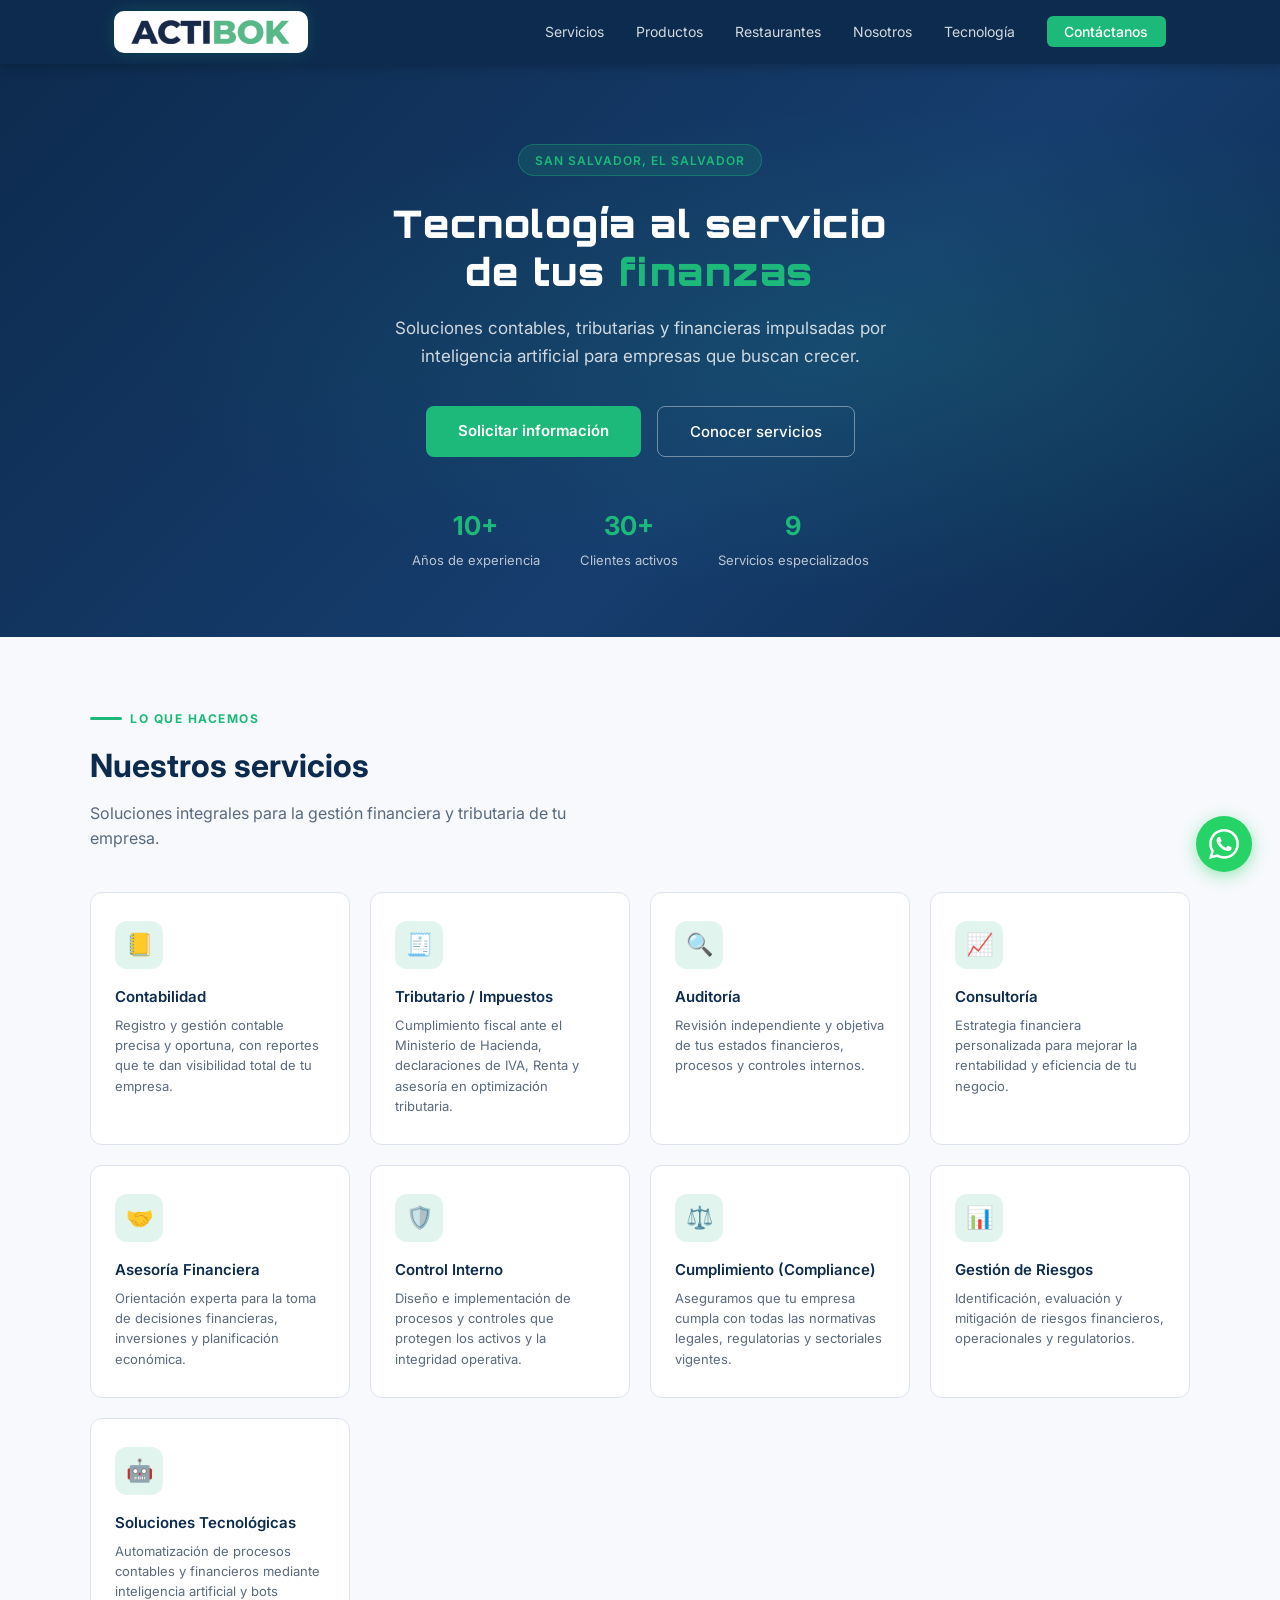
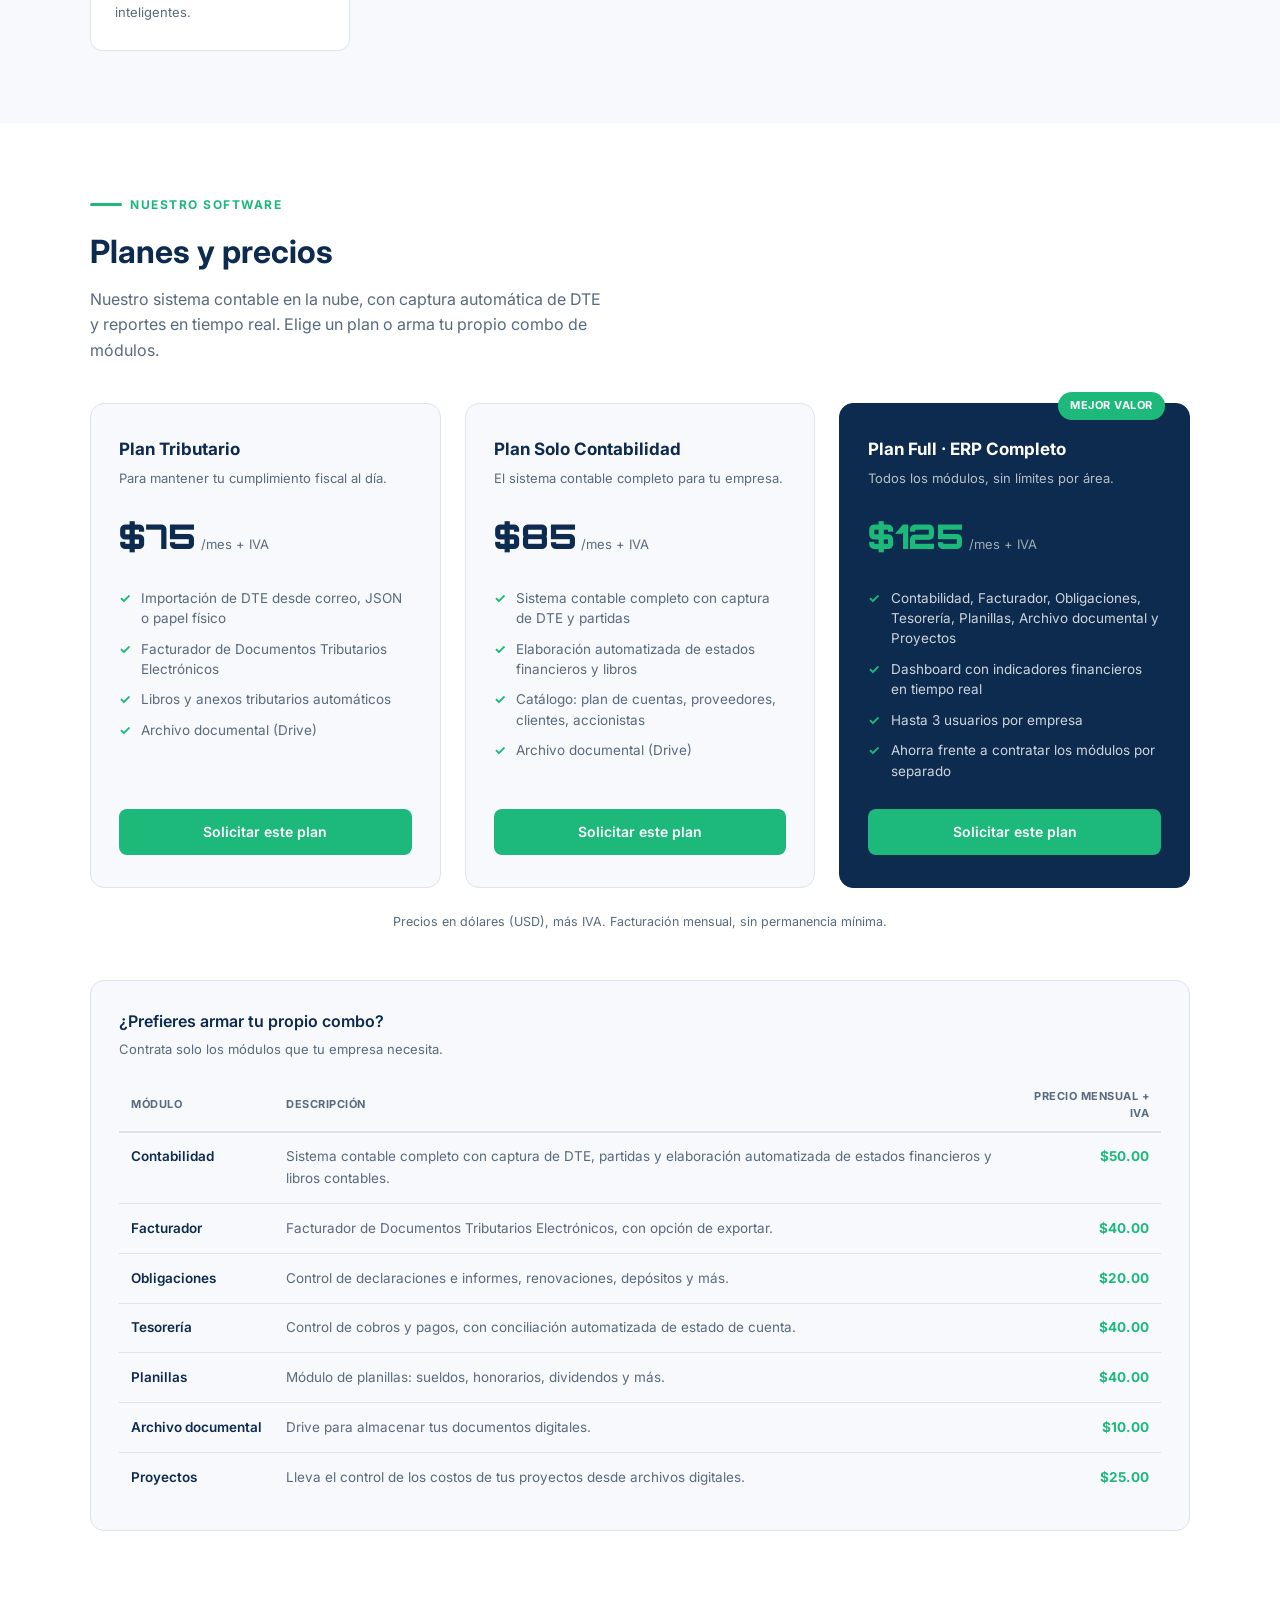
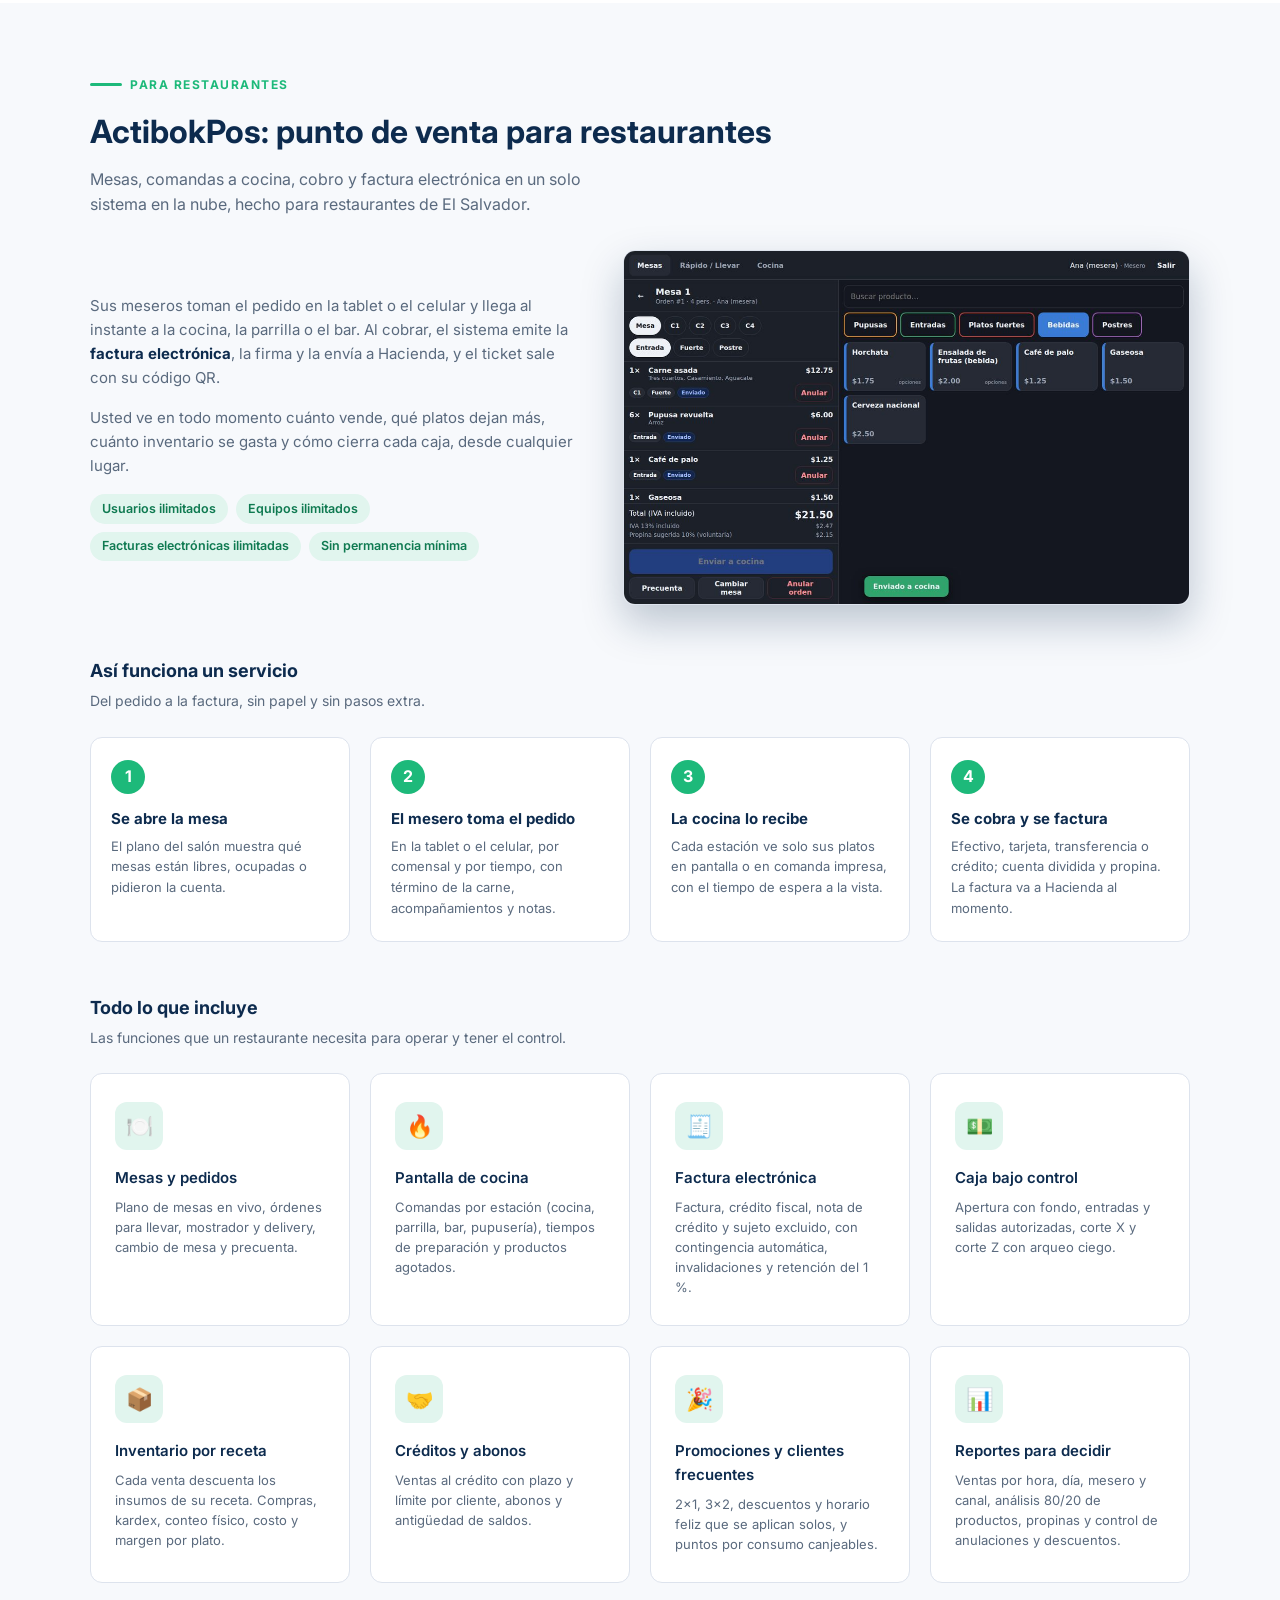
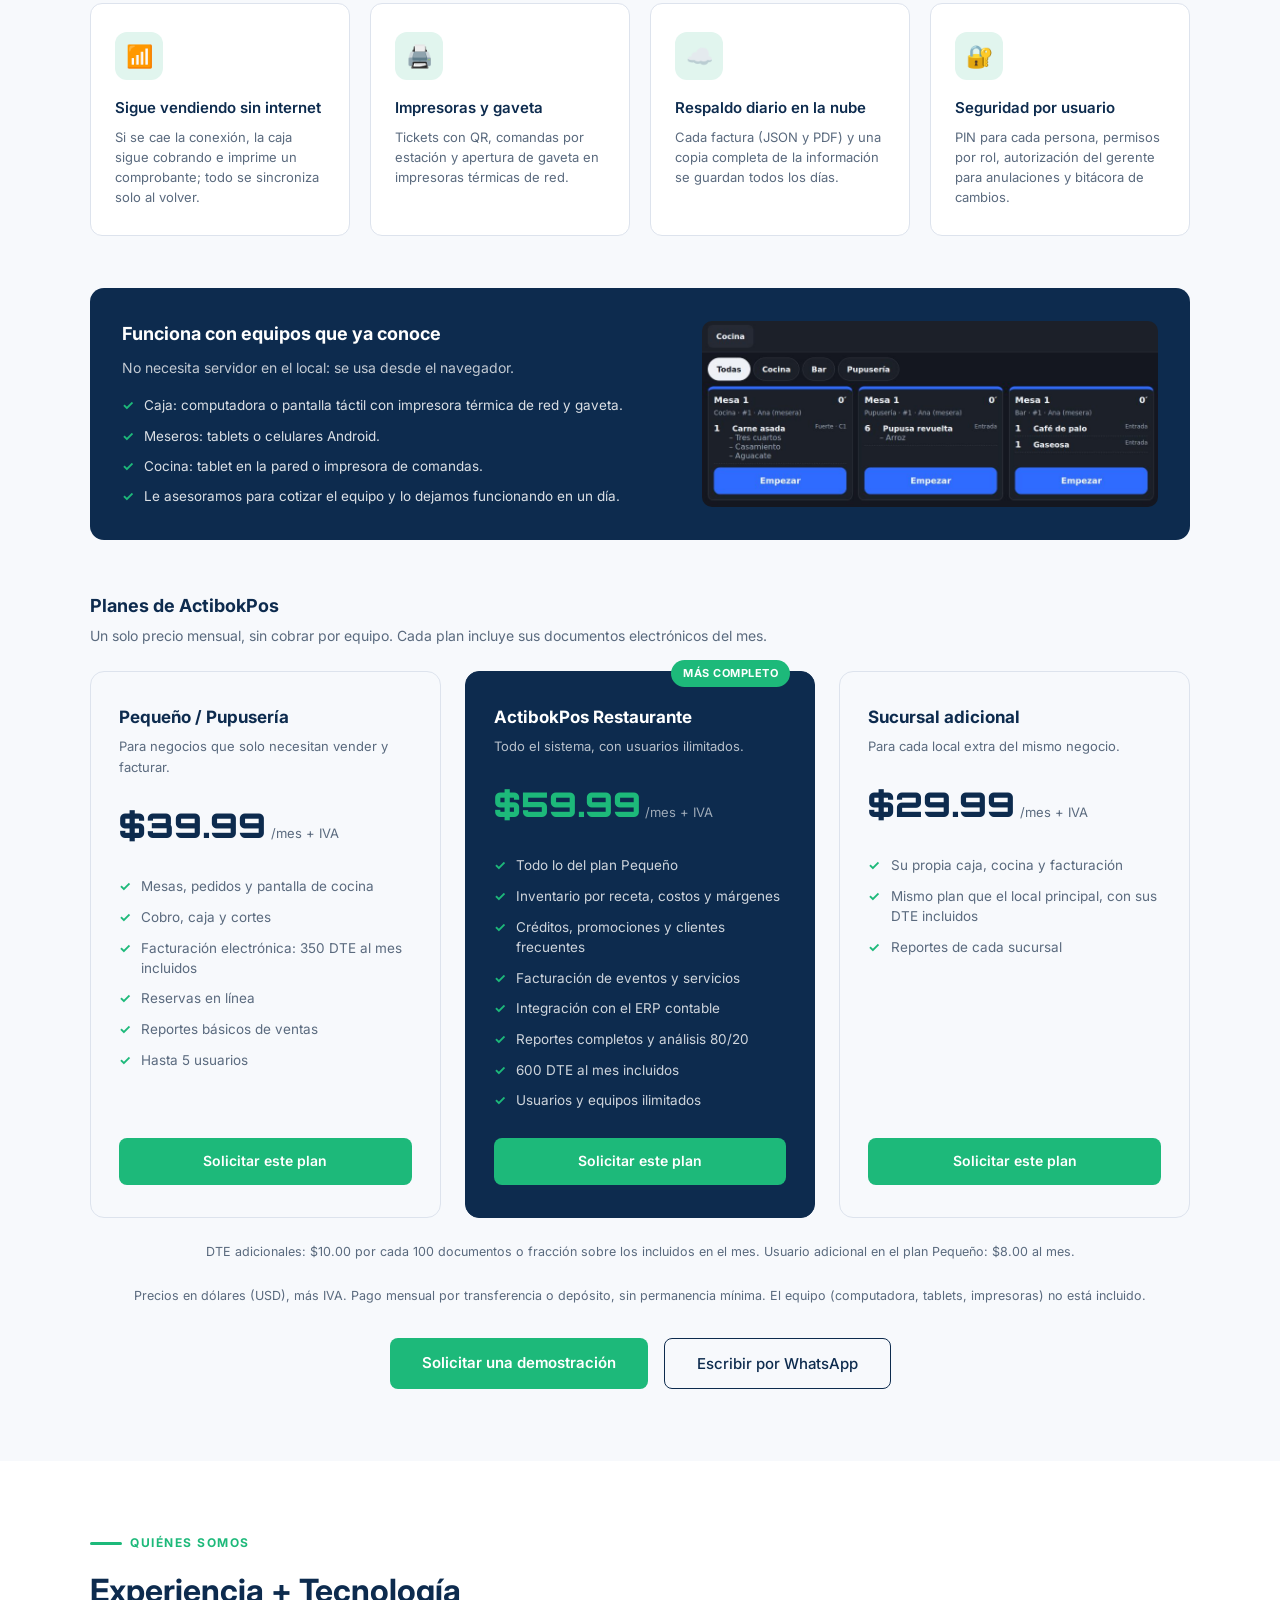
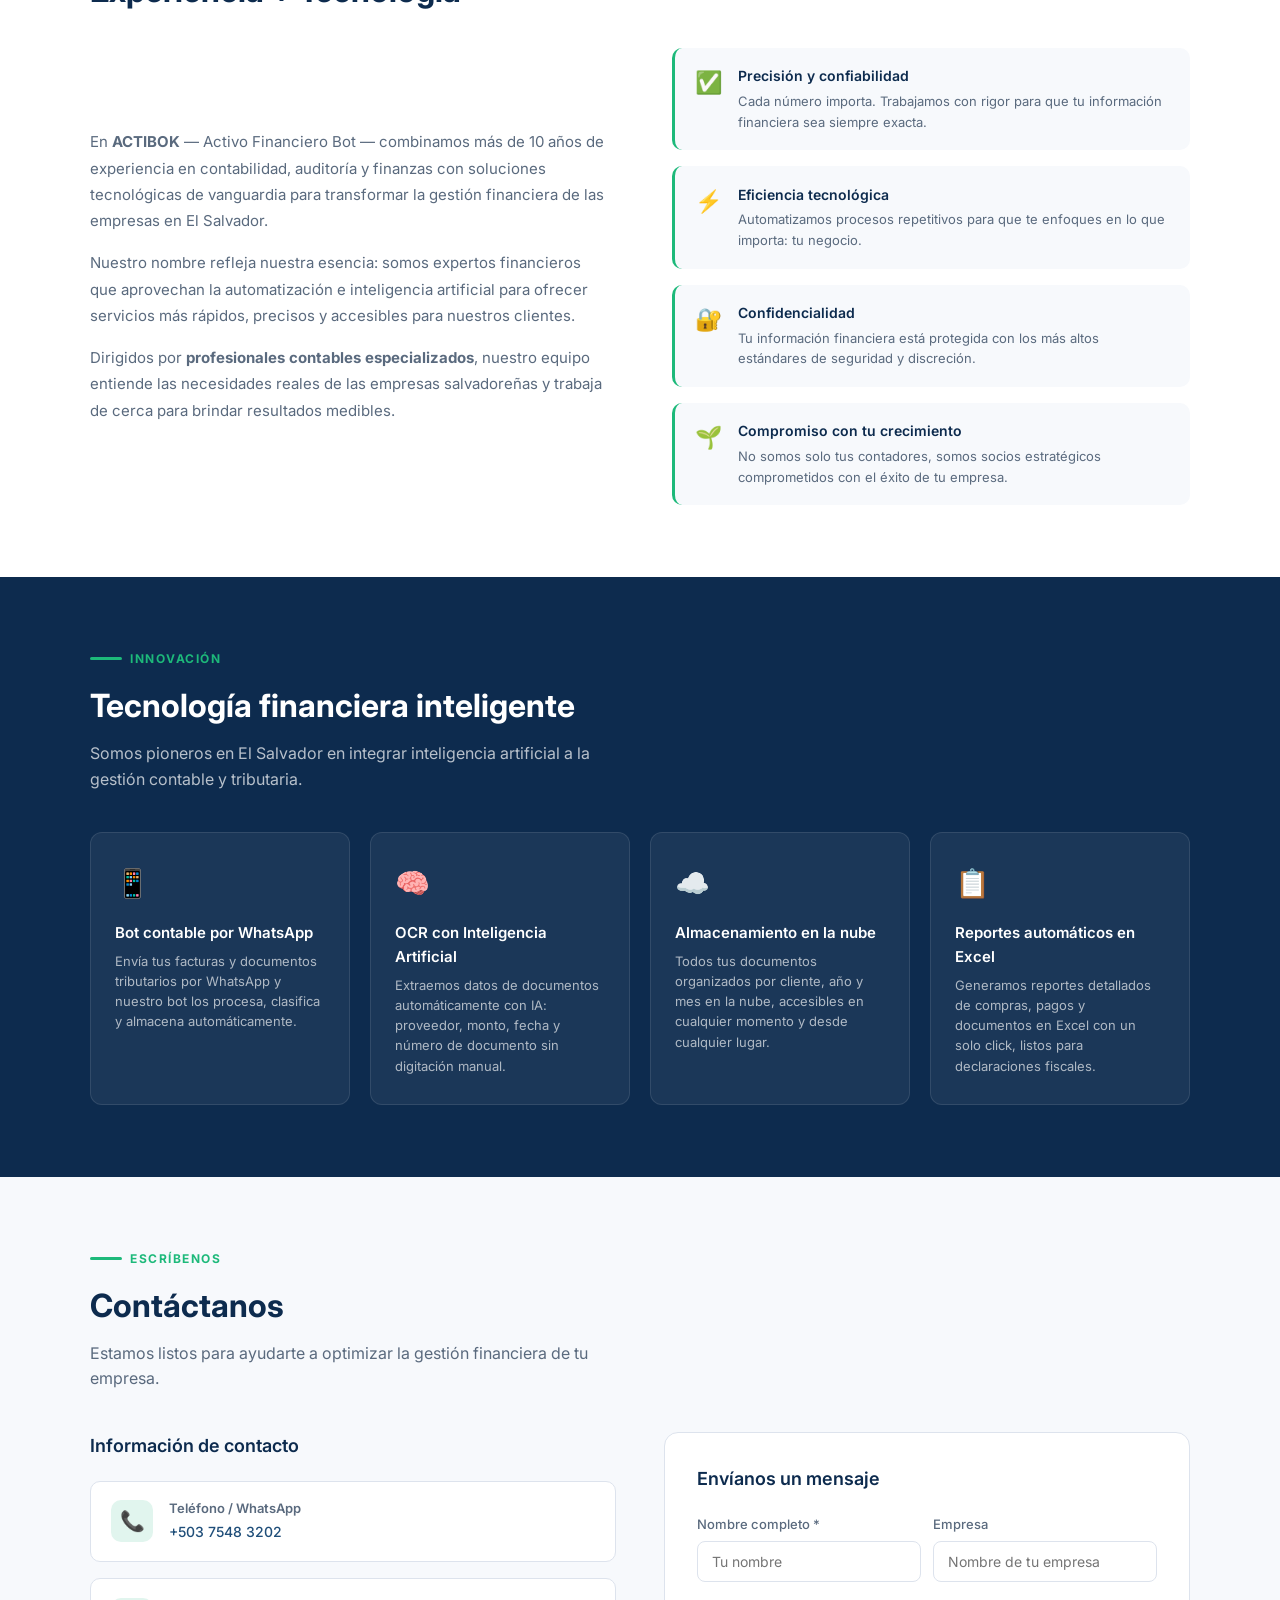
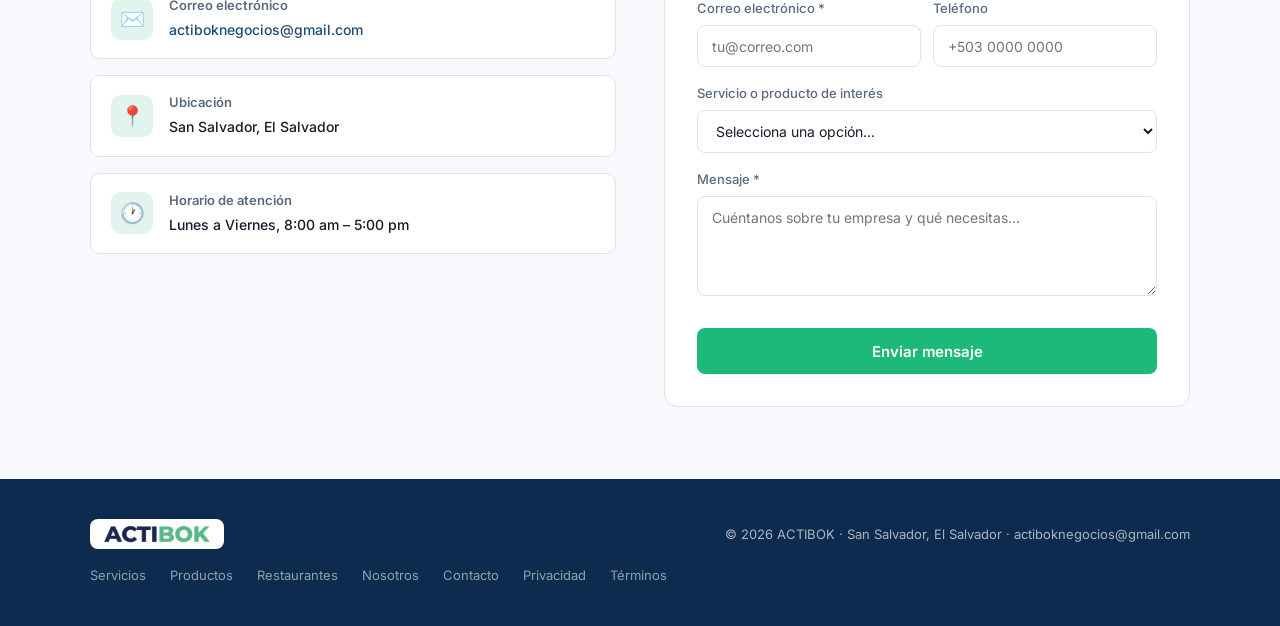
==== commit 9e444be1: "Restaurar actibok.com: sitio original en la raíz; sitio de inversionistas pasa a dominio aparte Co-A" ====
--- a/index.html
+++ b/index.html
@@ -1,31 +1,1332 @@
 <!DOCTYPE html>
 <html lang="es">
 <head>
-<meta charset="UTF-8">
-<meta name="viewport" content="width=device-width,initial-scale=1">
-<title>ACTIBOK — Contabilidad, auditoría y trámites para invertir en El Salvador</title>
-<meta name="description" content="Contabilidad, auditoría, trámites de inversión y asesoría en El Salvador. / Accounting, audit and investment services in El Salvador.">
-<link rel="canonical" href="https://actibok.com/">
-<link rel="alternate" hreflang="es" href="https://actibok.com/inversionistas/es/">
-<link rel="alternate" hreflang="en" href="https://actibok.com/inversionistas/en/">
-<link rel="alternate" hreflang="x-default" href="https://actibok.com/inversionistas/es/">
-<link href="https://fonts.googleapis.com/css2?family=Inter:wght@400;600;700&display=swap" rel="stylesheet">
+  <meta charset="UTF-8" />
+  <meta name="viewport" content="width=device-width, initial-scale=1.0" />
+  <title>ACTIBOK — Tecnología al servicio de tus finanzas</title>
+  <meta name="description" content="ACTIBOK ofrece soluciones contables, tributarias, financieras y tecnológicas para empresas en El Salvador. Contabilidad, auditoría, consultoría, cumplimiento y más." />
+  <link rel="preconnect" href="https://fonts.googleapis.com" />
+  <link rel="preconnect" href="https://fonts.gstatic.com" crossorigin />
+  <link href="https://fonts.googleapis.com/css2?family=Inter:wght@300;400;500;600;700&family=Orbitron:wght@700;900&display=swap" rel="stylesheet" />
+  <style>
+    *, *::before, *::after { box-sizing: border-box; margin: 0; padding: 0; }
+
+    :root {
+      --azul:       #0D2B4E;
+      --azul-medio: #1F4E79;
+      --verde:      #1DB97A;
+      --verde-claro:#E1F5EE;
+      --gris-bg:    #F7F9FC;
+      --gris-card:  #FFFFFF;
+      --texto:      #1A1A2E;
+      --texto-sec:  #5A6A7E;
+      --borde:      #DDE3ED;
+    }
+
+    html { scroll-behavior: smooth; }
+
+    body {
+      font-family: 'Inter', sans-serif;
+      color: var(--texto);
+      background: #fff;
+      line-height: 1.6;
+    }
+
+    /* ── NAVBAR ── */
+    header {
+      position: sticky;
+      top: 0;
+      z-index: 100;
+      background: var(--azul);
+      box-shadow: 0 2px 12px rgba(0,0,0,0.25);
+    }
+    nav {
+      max-width: 1100px;
+      margin: 0 auto;
+      padding: 0 1.5rem;
+      display: flex;
+      align-items: center;
+      justify-content: space-between;
+      height: 64px;
+    }
+    .logo {
+      display: flex;
+      align-items: center;
+      background: #fff;
+      padding: 0.4rem 0.9rem;
+      border-radius: 10px;
+      text-decoration: none;
+      box-shadow: 0 0 18px rgba(29,185,122,0.2);
+    }
+    .logo img { display: block; height: 30px; width: auto; }
+    .nav-links {
+      display: flex;
+      gap: 2rem;
+      list-style: none;
+    }
+    .nav-links a {
+      color: rgba(255,255,255,0.82);
+      text-decoration: none;
+      font-size: 14px;
+      font-weight: 400;
+      transition: color 0.2s;
+    }
+    .nav-links a:hover { color: var(--verde); }
+    .nav-cta {
+      background: var(--verde);
+      color: #fff !important;
+      padding: 0.45rem 1.1rem;
+      border-radius: 6px;
+      font-weight: 500 !important;
+    }
+    .nav-cta:hover { background: #17a36a !important; color: #fff !important; }
+
+    /* hamburger */
+    .hamburger { display: none; flex-direction: column; gap: 5px; cursor: pointer; }
+    .hamburger span { width: 24px; height: 2px; background: #fff; border-radius: 2px; transition: 0.3s; }
+    .mobile-menu {
+      display: none;
+      flex-direction: column;
+      background: var(--azul);
+      padding: 1rem 1.5rem 1.5rem;
+      gap: 1rem;
+    }
+    .mobile-menu a {
+      color: rgba(255,255,255,0.85);
+      text-decoration: none;
+      font-size: 16px;
+      padding: 0.4rem 0;
+      border-bottom: 1px solid rgba(255,255,255,0.08);
+    }
+    .mobile-menu a:last-child { border-bottom: none; }
+    .mobile-menu.open { display: flex; }
+
+    @media (max-width: 768px) {
+      .nav-links { display: none; }
+      .hamburger { display: flex; }
+    }
+
+    /* ── HERO ── */
+    .hero {
+      background: linear-gradient(135deg, var(--azul) 0%, #163D6E 60%, #0D2B4E 100%);
+      color: #fff;
+      padding: 5rem 1.5rem 4rem;
+      text-align: center;
+      position: relative;
+      overflow: hidden;
+    }
+    .hero::before {
+      content: '';
+      position: absolute;
+      inset: 0;
+      background: radial-gradient(ellipse at 70% 50%, rgba(29,185,122,0.12) 0%, transparent 60%);
+    }
+    .hero-inner { position: relative; max-width: 680px; margin: 0 auto; }
+    .hero-badge {
+      display: inline-block;
+      background: rgba(29,185,122,0.15);
+      border: 1px solid rgba(29,185,122,0.35);
+      color: var(--verde);
+      font-size: 12px;
+      font-weight: 600;
+      letter-spacing: 1px;
+      padding: 0.35rem 1rem;
+      border-radius: 50px;
+      margin-bottom: 1.5rem;
+      text-transform: uppercase;
+    }
+    .hero h1 {
+      font-family: 'Orbitron', sans-serif;
+      font-size: clamp(22px, 4vw, 38px);
+      font-weight: 900;
+      line-height: 1.25;
+      letter-spacing: 1.5px;
+      margin-bottom: 1.25rem;
+    }
+    .hero h1 span { color: var(--verde); }
+    .hero p {
+      font-size: 17px;
+      opacity: 0.8;
+      margin-bottom: 2.25rem;
+      max-width: 520px;
+      margin-left: auto;
+      margin-right: auto;
+    }
+    .hero-btns {
+      display: flex;
+      gap: 1rem;
+      justify-content: center;
+      flex-wrap: wrap;
+    }
+    .btn-primary {
+      background: var(--verde);
+      color: #fff;
+      padding: 0.8rem 2rem;
+      border-radius: 8px;
+      font-size: 15px;
+      font-weight: 600;
+      text-decoration: none;
+      transition: background 0.2s, transform 0.15s;
+    }
+    .btn-primary:hover { background: #17a36a; transform: translateY(-1px); }
+    .btn-outline {
+      border: 1.5px solid rgba(255,255,255,0.4);
+      color: #fff;
+      padding: 0.8rem 2rem;
+      border-radius: 8px;
+      font-size: 15px;
+      font-weight: 500;
+      text-decoration: none;
+      transition: border-color 0.2s, background 0.2s;
+    }
+    .btn-outline:hover { border-color: var(--verde); background: rgba(29,185,122,0.08); }
+
+    /* hero stats */
+    .hero-stats {
+      display: flex;
+      justify-content: center;
+      gap: 2.5rem;
+      margin-top: 3rem;
+      flex-wrap: wrap;
+    }
+    .hero-stat { text-align: center; }
+    .hero-stat strong { display: block; font-size: 26px; font-weight: 700; color: var(--verde); }
+    .hero-stat span { font-size: 13px; opacity: 0.7; }
+
+    /* ── SECTION COMMONS ── */
+    section { padding: 4.5rem 1.5rem; }
+    .container { max-width: 1100px; margin: 0 auto; }
+    .section-label {
+      display: flex;
+      align-items: center;
+      gap: 0.5rem;
+      margin-bottom: 0.75rem;
+    }
+    .section-label::before {
+      content: '';
+      width: 32px;
+      height: 3px;
+      background: var(--verde);
+      border-radius: 2px;
+      display: inline-block;
+    }
+    .section-label span {
+      font-size: 12px;
+      font-weight: 700;
+      letter-spacing: 1.5px;
+      text-transform: uppercase;
+      color: var(--verde);
+    }
+    .section-title {
+      font-size: clamp(22px, 3.5vw, 32px);
+      font-weight: 700;
+      color: var(--azul);
+      margin-bottom: 0.6rem;
+    }
+    .section-sub {
+      font-size: 16px;
+      color: var(--texto-sec);
+      max-width: 520px;
+    }
+
+    /* ── SERVICIOS ── */
+    #servicios { background: var(--gris-bg); }
+    .services-grid {
+      display: grid;
+      grid-template-columns: repeat(auto-fit, minmax(220px, 1fr));
+      gap: 1.25rem;
+      margin-top: 2.5rem;
+    }
+    .service-card {
+      background: #fff;
+      border: 1px solid var(--borde);
+      border-radius: 12px;
+      padding: 1.75rem 1.5rem;
+      transition: transform 0.2s, box-shadow 0.2s, border-color 0.2s;
+    }
+    .service-card:hover {
+      transform: translateY(-4px);
+      box-shadow: 0 8px 28px rgba(13,43,78,0.1);
+      border-color: var(--verde);
+    }
+    .service-icon {
+      width: 48px;
+      height: 48px;
+      border-radius: 12px;
+      background: var(--verde-claro);
+      display: flex;
+      align-items: center;
+      justify-content: center;
+      margin-bottom: 1rem;
+      font-size: 22px;
+    }
+    .service-card h3 {
+      font-size: 15px;
+      font-weight: 600;
+      color: var(--azul);
+      margin-bottom: 0.4rem;
+    }
+    .service-card p {
+      font-size: 13px;
+      color: var(--texto-sec);
+      line-height: 1.55;
+    }
+
+    /* ── PRODUCTOS ── */
+    #productos { background: #fff; }
+    .pricing-grid {
+      display: grid;
+      grid-template-columns: repeat(auto-fit, minmax(260px, 1fr));
+      gap: 1.5rem;
+      margin-top: 2.5rem;
+    }
+    .pricing-card {
+      background: var(--gris-bg);
+      border: 1px solid var(--borde);
+      border-radius: 14px;
+      padding: 2rem 1.75rem;
+      display: flex;
+      flex-direction: column;
+      position: relative;
+      transition: transform 0.2s, box-shadow 0.2s, border-color 0.2s;
+    }
+    .pricing-card:hover {
+      transform: translateY(-4px);
+      box-shadow: 0 8px 28px rgba(13,43,78,0.1);
+      border-color: var(--verde);
+    }
+    .pricing-card.featured { background: var(--azul); border-color: var(--azul); }
+    .pricing-badge {
+      position: absolute;
+      top: -12px;
+      right: 1.5rem;
+      background: var(--verde);
+      color: #fff;
+      font-size: 11px;
+      font-weight: 700;
+      letter-spacing: 0.5px;
+      text-transform: uppercase;
+      padding: 0.3rem 0.75rem;
+      border-radius: 50px;
+    }
+    .pricing-card h3 { font-size: 17px; font-weight: 700; color: var(--azul); margin-bottom: 0.3rem; }
+    .pricing-card.featured h3 { color: #fff; }
+    .pricing-tagline { font-size: 13px; color: var(--texto-sec); margin-bottom: 1.25rem; }
+    .pricing-card.featured .pricing-tagline { color: rgba(255,255,255,0.7); }
+    .pricing-price { display: flex; align-items: baseline; gap: 0.3rem; margin-bottom: 1.5rem; }
+    .pricing-price strong { font-size: 34px; font-weight: 900; color: var(--azul); font-family: 'Orbitron', sans-serif; }
+    .pricing-card.featured .pricing-price strong { color: var(--verde); }
+    .pricing-price span { font-size: 13px; color: var(--texto-sec); }
+    .pricing-card.featured .pricing-price span { color: rgba(255,255,255,0.6); }
+    .pricing-features { list-style: none; display: flex; flex-direction: column; gap: 0.65rem; margin-bottom: 1.75rem; flex-grow: 1; }
+    .pricing-features li { font-size: 13.5px; color: var(--texto-sec); padding-left: 1.4rem; position: relative; line-height: 1.5; }
+    .pricing-card.featured .pricing-features li { color: rgba(255,255,255,0.8); }
+    .pricing-features li::before { content: '✓'; position: absolute; left: 0; color: var(--verde); font-weight: 700; }
+    .pricing-cta {
+      display: block;
+      text-align: center;
+      background: var(--verde);
+      color: #fff;
+      padding: 0.75rem;
+      border-radius: 8px;
+      font-size: 14px;
+      font-weight: 600;
+      text-decoration: none;
+      transition: background 0.2s;
+    }
+    .pricing-cta:hover { background: #17a36a; }
+    .pricing-note { font-size: 12.5px; color: var(--texto-sec); text-align: center; margin-top: 1.5rem; }
+
+    .modules-wrap {
+      margin-top: 3rem;
+      background: var(--gris-bg);
+      border: 1px solid var(--borde);
+      border-radius: 14px;
+      padding: 1.75rem;
+    }
+    .modules-wrap h3 { font-size: 16px; font-weight: 600; color: var(--azul); margin-bottom: 0.25rem; }
+    .modules-sub { font-size: 13px; color: var(--texto-sec); margin-bottom: 1.25rem; }
+    .modules-table { width: 100%; border-collapse: collapse; }
+    .modules-table th {
+      text-align: left;
+      font-size: 11px;
+      text-transform: uppercase;
+      letter-spacing: 0.5px;
+      color: var(--texto-sec);
+      padding: 0.5rem 0.75rem;
+      border-bottom: 2px solid var(--borde);
+    }
+    .modules-table td {
+      padding: 0.85rem 0.75rem;
+      border-bottom: 1px solid var(--borde);
+      font-size: 13.5px;
+      vertical-align: top;
+    }
+    .modules-table tr:last-child td { border-bottom: none; }
+    .modules-table td.module-name { font-weight: 600; color: var(--azul); white-space: nowrap; }
+    .modules-table td.module-price { text-align: right; font-weight: 700; color: var(--verde); white-space: nowrap; }
+    .modules-table td.module-desc { color: var(--texto-sec); }
+    @media (max-width: 640px) {
+      .modules-table thead { display: none; }
+      .modules-table, .modules-table tbody, .modules-table tr, .modules-table td { display: block; width: 100%; }
+      .modules-table tr { padding: 0.75rem 0; border-bottom: 1px solid var(--borde); }
+      .modules-table td { border: none; padding: 0.15rem 0; }
+      .modules-table td.module-price { text-align: left; }
+      .modules-table td.module-price::before { content: 'Precio mensual + IVA: '; font-weight: 400; color: var(--texto-sec); }
+    }
+
+    /* ── NOSOTROS ── */
+    #nosotros { background: #fff; }
+    .about-grid {
+      display: grid;
+      grid-template-columns: 1fr 1fr;
+      gap: 4rem;
+      align-items: center;
+      margin-top: 2rem;
+    }
+    @media (max-width: 768px) { .about-grid { grid-template-columns: 1fr; gap: 2rem; } }
+    .about-text p {
+      font-size: 15px;
+      color: var(--texto-sec);
+      line-height: 1.75;
+      margin-bottom: 1rem;
+    }
+    .about-text p:last-child { margin-bottom: 0; }
+    .about-values {
+      display: flex;
+      flex-direction: column;
+      gap: 1rem;
+    }
+    .value-item {
+      display: flex;
+      gap: 1rem;
+      align-items: flex-start;
+      padding: 1.1rem 1.25rem;
+      background: var(--gris-bg);
+      border-radius: 10px;
+      border-left: 3px solid var(--verde);
+    }
+    .value-icon { font-size: 22px; flex-shrink: 0; }
+    .value-item h4 { font-size: 14px; font-weight: 600; color: var(--azul); margin-bottom: 0.2rem; }
+    .value-item p { font-size: 13px; color: var(--texto-sec); }
+
+    /* ── SISTEMAPOS (restaurantes) ── */
+    #actibokpos { background: var(--gris-bg); }
+    .pos-intro {
+      display: grid;
+      grid-template-columns: 1fr 1.15fr;
+      gap: 2.5rem;
+      align-items: center;
+      margin-top: 2rem;
+    }
+    @media (max-width: 860px) { .pos-intro { grid-template-columns: 1fr; gap: 1.75rem; } }
+    .pos-intro-text p { font-size: 15px; color: var(--texto-sec); margin-bottom: 1rem; }
+    .pos-intro-text strong { color: var(--azul); }
+    .pos-badges { display: flex; flex-wrap: wrap; gap: 0.5rem; margin-top: 0.5rem; }
+    .pos-badges span {
+      background: var(--verde-claro);
+      color: #0f7a51;
+      font-size: 12.5px;
+      font-weight: 600;
+      padding: 0.3rem 0.75rem;
+      border-radius: 50px;
+    }
+    .pos-shot {
+      display: block;
+      width: 100%;
+      height: auto;
+      border-radius: 12px;
+      box-shadow: 0 18px 40px rgba(13,43,78,0.25);
+      border: 1px solid var(--borde);
+    }
+    .pos-subtitle { font-size: 18px; font-weight: 700; color: var(--azul); margin: 3.25rem 0 0.25rem; }
+    .pos-subtext { font-size: 14px; color: var(--texto-sec); }
+    .pos-steps {
+      display: grid;
+      grid-template-columns: repeat(auto-fit, minmax(200px, 1fr));
+      gap: 1.25rem;
+      margin-top: 1.5rem;
+      counter-reset: paso;
+    }
+    .pos-step {
+      background: #fff;
+      border: 1px solid var(--borde);
+      border-radius: 12px;
+      padding: 1.4rem 1.25rem;
+      position: relative;
+    }
+    .pos-step::before {
+      counter-increment: paso;
+      content: counter(paso);
+      display: flex;
+      align-items: center;
+      justify-content: center;
+      width: 34px;
+      height: 34px;
+      border-radius: 50%;
+      background: var(--verde);
+      color: #fff;
+      font-weight: 700;
+      margin-bottom: 0.8rem;
+    }
+    .pos-step h4 { font-size: 15px; color: var(--azul); margin-bottom: 0.3rem; }
+    .pos-step p { font-size: 13px; color: var(--texto-sec); }
+    #actibokpos .services-grid { margin-top: 1.5rem; }
+    #actibokpos .service-card { background: #fff; }
+    .pos-equipo {
+      display: grid;
+      grid-template-columns: 1.2fr 1fr;
+      gap: 2rem;
+      align-items: center;
+      background: var(--azul);
+      color: #fff;
+      border-radius: 14px;
+      padding: 2rem;
+      margin-top: 3.25rem;
+    }
+    @media (max-width: 860px) { .pos-equipo { grid-template-columns: 1fr; } }
+    .pos-equipo h3 { font-size: 18px; margin-bottom: 0.5rem; }
+    .pos-equipo p { font-size: 14px; color: rgba(255,255,255,0.75); }
+    .pos-equipo ul { list-style: none; display: flex; flex-direction: column; gap: 0.55rem; margin-top: 1rem; }
+    .pos-equipo li { font-size: 13.5px; color: rgba(255,255,255,0.85); padding-left: 1.4rem; position: relative; }
+    .pos-equipo li::before { content: '✓'; position: absolute; left: 0; color: var(--verde); font-weight: 700; }
+    .pos-equipo img { width: 100%; height: auto; border-radius: 10px; display: block; }
+    #actibokpos .pricing-grid { margin-top: 1.5rem; }
+    .pos-ctas { display: flex; justify-content: center; gap: 1rem; flex-wrap: wrap; margin-top: 2rem; }
+    .pos-ctas .btn-outline { color: var(--azul); border-color: var(--azul); }
+    .pos-ctas .btn-outline:hover { color: var(--azul); }
+
+    /* ── TECNOLOGÍA ── */
+    #tecnologia {
+      background: var(--azul);
+      color: #fff;
+    }
+    #tecnologia .section-title { color: #fff; }
+    #tecnologia .section-sub { color: rgba(255,255,255,0.7); }
+    #tecnologia .section-label span { color: var(--verde); }
+    .tech-grid {
+      display: grid;
+      grid-template-columns: repeat(auto-fit, minmax(220px, 1fr));
+      gap: 1.25rem;
+      margin-top: 2.5rem;
+    }
+    .tech-card {
+      background: rgba(255,255,255,0.06);
+      border: 1px solid rgba(255,255,255,0.1);
+      border-radius: 12px;
+      padding: 1.75rem 1.5rem;
+      transition: background 0.2s, border-color 0.2s;
+    }
+    .tech-card:hover {
+      background: rgba(29,185,122,0.1);
+      border-color: rgba(29,185,122,0.35);
+    }
+    .tech-card-icon { font-size: 28px; margin-bottom: 0.9rem; }
+    .tech-card h3 { font-size: 15px; font-weight: 600; margin-bottom: 0.4rem; color: #fff; }
+    .tech-card p { font-size: 13px; color: rgba(255,255,255,0.65); line-height: 1.55; }
+
+    /* ── CONTACTO ── */
+    #contacto { background: var(--gris-bg); }
+    .contact-grid {
+      display: grid;
+      grid-template-columns: 1fr 1fr;
+      gap: 3rem;
+      margin-top: 2.5rem;
+      align-items: start;
+    }
+    @media (max-width: 768px) { .contact-grid { grid-template-columns: 1fr; gap: 2rem; } }
+    .contact-info h3 {
+      font-size: 18px;
+      font-weight: 600;
+      color: var(--azul);
+      margin-bottom: 1.25rem;
+    }
+    .contact-items { display: flex; flex-direction: column; gap: 1rem; }
+    .contact-item {
+      display: flex;
+      gap: 1rem;
+      align-items: center;
+      background: #fff;
+      border: 1px solid var(--borde);
+      border-radius: 10px;
+      padding: 1rem 1.25rem;
+    }
+    .contact-item-icon {
+      width: 42px;
+      height: 42px;
+      border-radius: 10px;
+      background: var(--verde-claro);
+      display: flex;
+      align-items: center;
+      justify-content: center;
+      font-size: 20px;
+      flex-shrink: 0;
+      color: #0F6E56;
+    }
+    .contact-item-text strong {
+      display: block;
+      font-size: 13px;
+      font-weight: 600;
+      color: var(--texto-sec);
+      margin-bottom: 1px;
+    }
+    .contact-item-text span {
+      font-size: 14px;
+      color: var(--texto);
+      font-weight: 500;
+    }
+    .contact-item-text a {
+      font-size: 14px;
+      color: var(--azul-medio);
+      font-weight: 500;
+      text-decoration: none;
+    }
+    .contact-item-text a:hover { color: var(--verde); }
+
+    /* contact form */
+    .contact-form-wrap {
+      background: #fff;
+      border: 1px solid var(--borde);
+      border-radius: 14px;
+      padding: 2rem;
+    }
+    .contact-form-wrap h3 {
+      font-size: 18px;
+      font-weight: 600;
+      color: var(--azul);
+      margin-bottom: 1.25rem;
+    }
+    .form-group { margin-bottom: 1rem; }
+    .form-group label {
+      display: block;
+      font-size: 13px;
+      font-weight: 500;
+      color: var(--texto-sec);
+      margin-bottom: 0.4rem;
+    }
+    .form-group input,
+    .form-group textarea,
+    .form-group select {
+      width: 100%;
+      padding: 0.7rem 0.9rem;
+      border: 1.5px solid var(--borde);
+      border-radius: 8px;
+      font-size: 14px;
+      font-family: inherit;
+      color: var(--texto);
+      background: #fff;
+      transition: border-color 0.2s;
+      outline: none;
+    }
+    .form-group input:focus,
+    .form-group textarea:focus,
+    .form-group select:focus { border-color: var(--verde); }
+    .form-group textarea { resize: vertical; min-height: 100px; }
+    .form-row { display: grid; grid-template-columns: 1fr 1fr; gap: 0.75rem; }
+    @media (max-width: 480px) { .form-row { grid-template-columns: 1fr; } }
+    .btn-submit {
+      width: 100%;
+      background: var(--verde);
+      color: #fff;
+      border: none;
+      padding: 0.85rem;
+      border-radius: 8px;
+      font-size: 15px;
+      font-weight: 600;
+      cursor: pointer;
+      font-family: inherit;
+      transition: background 0.2s;
+      margin-top: 0.5rem;
+    }
+    .btn-submit:hover { background: #17a36a; }
+    .form-success {
+      display: none;
+      background: var(--verde-claro);
+      border: 1px solid var(--verde);
+      color: #0F6E56;
+      border-radius: 8px;
+      padding: 1rem;
+      font-size: 14px;
+      font-weight: 500;
+      text-align: center;
+      margin-top: 1rem;
+    }
+
+    /* ── FOOTER ── */
+    footer {
+      background: var(--azul);
+      color: rgba(255,255,255,0.65);
+      padding: 2.5rem 1.5rem;
+    }
+    .footer-inner {
+      max-width: 1100px;
+      margin: 0 auto;
+      display: flex;
+      justify-content: space-between;
+      align-items: center;
+      flex-wrap: wrap;
+      gap: 1rem;
+    }
+    .footer-logo {
+      display: flex;
+      align-items: center;
+      background: #fff;
+      padding: 0.3rem 0.75rem;
+      border-radius: 8px;
+      text-decoration: none;
+    }
+    .footer-logo img { display: block; height: 20px; width: auto; }
+    footer p { font-size: 13px; }
+    .footer-links { display: flex; gap: 1.5rem; }
+    .footer-links a {
+      color: rgba(255,255,255,0.55);
+      text-decoration: none;
+      font-size: 13px;
+      transition: color 0.2s;
+    }
+    .footer-links a:hover { color: var(--verde); }
+
+    /* ── WHATSAPP FLOAT ── */
+    .whatsapp-float {
+      position: fixed;
+      bottom: 1.75rem;
+      right: 1.75rem;
+      background: #25D366;
+      color: #fff;
+      width: 56px;
+      height: 56px;
+      border-radius: 50%;
+      display: flex;
+      align-items: center;
+      justify-content: center;
+      font-size: 28px;
+      text-decoration: none;
+      box-shadow: 0 4px 16px rgba(37,211,102,0.45);
+      z-index: 999;
+      transition: transform 0.2s;
+    }
+    .whatsapp-float:hover { transform: scale(1.08); }
+  </style>
+</head>
+<body>
+
+<!-- NAVBAR -->
+<header>
+  <nav>
+    <a href="#" class="logo"><img src="assets/logo-actibok.png" alt="ACTIBOK" /></a>
+    <ul class="nav-links">
+      <li><a href="#servicios">Servicios</a></li>
+      <li><a href="#productos">Productos</a></li>
+      <li><a href="#actibokpos">Restaurantes</a></li>
+      <li><a href="#nosotros">Nosotros</a></li>
+      <li><a href="#tecnologia">Tecnología</a></li>
+      <li><a href="#contacto" class="nav-cta">Contáctanos</a></li>
+    </ul>
+    <div class="hamburger" onclick="toggleMenu()" aria-label="Menú" role="button">
+      <span></span><span></span><span></span>
+    </div>
+  </nav>
+  <div class="mobile-menu" id="mobileMenu">
+    <a href="#servicios" onclick="toggleMenu()">Servicios</a>
+    <a href="#productos" onclick="toggleMenu()">Productos</a>
+    <a href="#actibokpos" onclick="toggleMenu()">Restaurantes (ActibokPos)</a>
+    <a href="#nosotros" onclick="toggleMenu()">Nosotros</a>
+    <a href="#tecnologia" onclick="toggleMenu()">Tecnología</a>
+    <a href="#contacto" onclick="toggleMenu()">Contacto</a>
+  </div>
+</header>
+
+<!-- HERO -->
+<section class="hero">
+  <div class="hero-inner">
+    <div class="hero-badge">San Salvador, El Salvador</div>
+    <h1>Tecnología al servicio<br>de tus <span>finanzas</span></h1>
+    <p>Soluciones contables, tributarias y financieras impulsadas por inteligencia artificial para empresas que buscan crecer.</p>
+    <div class="hero-btns">
+      <a href="#contacto" class="btn-primary">Solicitar información</a>
+      <a href="#servicios" class="btn-outline">Conocer servicios</a>
+    </div>
+    <div class="hero-stats">
+      <div class="hero-stat"><strong>10+</strong><span>Años de experiencia</span></div>
+      <div class="hero-stat"><strong>30+</strong><span>Clientes activos</span></div>
+      <div class="hero-stat"><strong>9</strong><span>Servicios especializados</span></div>
+    </div>
+  </div>
+</section>
+
+<!-- SERVICIOS -->
+<section id="servicios">
+  <div class="container">
+    <div class="section-label"><span>Lo que hacemos</span></div>
+    <h2 class="section-title">Nuestros servicios</h2>
+    <p class="section-sub">Soluciones integrales para la gestión financiera y tributaria de tu empresa.</p>
+    <div class="services-grid">
+      <div class="service-card">
+        <div class="service-icon">📒</div>
+        <h3>Contabilidad</h3>
+        <p>Registro y gestión contable precisa y oportuna, con reportes que te dan visibilidad total de tu empresa.</p>
+      </div>
+      <div class="service-card">
+        <div class="service-icon">🧾</div>
+        <h3>Tributario / Impuestos</h3>
+        <p>Cumplimiento fiscal ante el Ministerio de Hacienda, declaraciones de IVA, Renta y asesoría en optimización tributaria.</p>
+      </div>
+      <div class="service-card">
+        <div class="service-icon">🔍</div>
+        <h3>Auditoría</h3>
+        <p>Revisión independiente y objetiva de tus estados financieros, procesos y controles internos.</p>
+      </div>
+      <div class="service-card">
+        <div class="service-icon">📈</div>
+        <h3>Consultoría</h3>
+        <p>Estrategia financiera personalizada para mejorar la rentabilidad y eficiencia de tu negocio.</p>
+      </div>
+      <div class="service-card">
+        <div class="service-icon">🤝</div>
+        <h3>Asesoría Financiera</h3>
+        <p>Orientación experta para la toma de decisiones financieras, inversiones y planificación económica.</p>
+      </div>
+      <div class="service-card">
+        <div class="service-icon">🛡️</div>
+        <h3>Control Interno</h3>
+        <p>Diseño e implementación de procesos y controles que protegen los activos y la integridad operativa.</p>
+      </div>
+      <div class="service-card">
+        <div class="service-icon">⚖️</div>
+        <h3>Cumplimiento (Compliance)</h3>
+        <p>Aseguramos que tu empresa cumpla con todas las normativas legales, regulatorias y sectoriales vigentes.</p>
+      </div>
+      <div class="service-card">
+        <div class="service-icon">📊</div>
+        <h3>Gestión de Riesgos</h3>
+        <p>Identificación, evaluación y mitigación de riesgos financieros, operacionales y regulatorios.</p>
+      </div>
+      <div class="service-card">
+        <div class="service-icon">🤖</div>
+        <h3>Soluciones Tecnológicas</h3>
+        <p>Automatización de procesos contables y financieros mediante inteligencia artificial y bots inteligentes.</p>
+      </div>
+    </div>
+  </div>
+</section>
+
+<!-- PRODUCTOS -->
+<section id="productos">
+  <div class="container">
+    <div class="section-label"><span>Nuestro software</span></div>
+    <h2 class="section-title">Planes y precios</h2>
+    <p class="section-sub">Nuestro sistema contable en la nube, con captura automática de DTE y reportes en tiempo real. Elige un plan o arma tu propio combo de módulos.</p>
+
+    <div class="pricing-grid">
+      <div class="pricing-card">
+        <h3>Plan Tributario</h3>
+        <p class="pricing-tagline">Para mantener tu cumplimiento fiscal al día.</p>
+        <div class="pricing-price"><strong>$75</strong><span>/mes + IVA</span></div>
+        <ul class="pricing-features">
+          <li>Importación de DTE desde correo, JSON o papel físico</li>
+          <li>Facturador de Documentos Tributarios Electrónicos</li>
+          <li>Libros y anexos tributarios automáticos</li>
+          <li>Archivo documental (Drive)</li>
+        </ul>
+        <a href="#contacto" class="pricing-cta">Solicitar este plan</a>
+      </div>
+
+      <div class="pricing-card">
+        <h3>Plan Solo Contabilidad</h3>
+        <p class="pricing-tagline">El sistema contable completo para tu empresa.</p>
+        <div class="pricing-price"><strong>$85</strong><span>/mes + IVA</span></div>
+        <ul class="pricing-features">
+          <li>Sistema contable completo con captura de DTE y partidas</li>
+          <li>Elaboración automatizada de estados financieros y libros</li>
+          <li>Catálogo: plan de cuentas, proveedores, clientes, accionistas</li>
+          <li>Archivo documental (Drive)</li>
+        </ul>
+        <a href="#contacto" class="pricing-cta">Solicitar este plan</a>
+      </div>
+
+      <div class="pricing-card featured">
+        <div class="pricing-badge">Mejor valor</div>
+        <h3>Plan Full · ERP Completo</h3>
+        <p class="pricing-tagline">Todos los módulos, sin límites por área.</p>
+        <div class="pricing-price"><strong>$125</strong><span>/mes + IVA</span></div>
+        <ul class="pricing-features">
+          <li>Contabilidad, Facturador, Obligaciones, Tesorería, Planillas, Archivo documental y Proyectos</li>
+          <li>Dashboard con indicadores financieros en tiempo real</li>
+          <li>Hasta 3 usuarios por empresa</li>
+          <li>Ahorra frente a contratar los módulos por separado</li>
+        </ul>
+        <a href="#contacto" class="pricing-cta">Solicitar este plan</a>
+      </div>
+    </div>
+    <p class="pricing-note">Precios en dólares (USD), más IVA. Facturación mensual, sin permanencia mínima.</p>
+
+    <div class="modules-wrap">
+      <h3>¿Prefieres armar tu propio combo?</h3>
+      <p class="modules-sub">Contrata solo los módulos que tu empresa necesita.</p>
+      <table class="modules-table">
+        <thead>
+          <tr>
+            <th>Módulo</th>
+            <th>Descripción</th>
+            <th style="text-align:right;">Precio mensual + IVA</th>
+          </tr>
+        </thead>
+        <tbody>
+          <tr>
+            <td class="module-name">Contabilidad</td>
+            <td class="module-desc">Sistema contable completo con captura de DTE, partidas y elaboración automatizada de estados financieros y libros contables.</td>
+            <td class="module-price">$50.00</td>
+          </tr>
+          <tr>
+            <td class="module-name">Facturador</td>
+            <td class="module-desc">Facturador de Documentos Tributarios Electrónicos, con opción de exportar.</td>
+            <td class="module-price">$40.00</td>
+          </tr>
+          <tr>
+            <td class="module-name">Obligaciones</td>
+            <td class="module-desc">Control de declaraciones e informes, renovaciones, depósitos y más.</td>
+            <td class="module-price">$20.00</td>
+          </tr>
+          <tr>
+            <td class="module-name">Tesorería</td>
+            <td class="module-desc">Control de cobros y pagos, con conciliación automatizada de estado de cuenta.</td>
+            <td class="module-price">$40.00</td>
+          </tr>
+          <tr>
+            <td class="module-name">Planillas</td>
+            <td class="module-desc">Módulo de planillas: sueldos, honorarios, dividendos y más.</td>
+            <td class="module-price">$40.00</td>
+          </tr>
+          <tr>
+            <td class="module-name">Archivo documental</td>
+            <td class="module-desc">Drive para almacenar tus documentos digitales.</td>
+            <td class="module-price">$10.00</td>
+          </tr>
+          <tr>
+            <td class="module-name">Proyectos</td>
+            <td class="module-desc">Lleva el control de los costos de tus proyectos desde archivos digitales.</td>
+            <td class="module-price">$25.00</td>
+          </tr>
+        </tbody>
+      </table>
+    </div>
+  </div>
+</section>
+
+<!-- SISTEMAPOS: PUNTO DE VENTA PARA RESTAURANTES -->
+<section id="actibokpos">
+  <span id="sistemapos" aria-hidden="true"></span>
+  <div class="container">
+    <div class="section-label"><span>Para restaurantes</span></div>
+    <h2 class="section-title">ActibokPos: punto de venta para restaurantes</h2>
+    <p class="section-sub">Mesas, comandas a cocina, cobro y factura electrónica en un solo sistema en la nube, hecho para restaurantes de El Salvador.</p>
+
+    <div class="pos-intro">
+      <div class="pos-intro-text">
+        <p>Sus meseros toman el pedido en la tablet o el celular y llega al instante a la cocina, la parrilla o el bar. Al cobrar, el sistema emite la <strong>factura electrónica</strong>, la firma y la envía a Hacienda, y el ticket sale con su código QR.</p>
+        <p>Usted ve en todo momento cuánto vende, qué platos dejan más, cuánto inventario se gasta y cómo cierra cada caja, desde cualquier lugar.</p>
+        <div class="pos-badges">
+          <span>Usuarios ilimitados</span>
+          <span>Equipos ilimitados</span>
+          <span>Facturas electrónicas ilimitadas</span>
+          <span>Sin permanencia mínima</span>
+        </div>
+      </div>
+      <img class="pos-shot" src="assets/actibokpos-pedido.jpg" alt="Pantalla de pedido de ActibokPos con el menú y la cuenta de la mesa" />
+    </div>
+
+    <h3 class="pos-subtitle">Así funciona un servicio</h3>
+    <p class="pos-subtext">Del pedido a la factura, sin papel y sin pasos extra.</p>
+    <div class="pos-steps">
+      <div class="pos-step">
+        <h4>Se abre la mesa</h4>
+        <p>El plano del salón muestra qué mesas están libres, ocupadas o pidieron la cuenta.</p>
+      </div>
+      <div class="pos-step">
+        <h4>El mesero toma el pedido</h4>
+        <p>En la tablet o el celular, por comensal y por tiempo, con término de la carne, acompañamientos y notas.</p>
+      </div>
+      <div class="pos-step">
+        <h4>La cocina lo recibe</h4>
+        <p>Cada estación ve solo sus platos en pantalla o en comanda impresa, con el tiempo de espera a la vista.</p>
+      </div>
+      <div class="pos-step">
+        <h4>Se cobra y se factura</h4>
+        <p>Efectivo, tarjeta, transferencia o crédito; cuenta dividida y propina. La factura va a Hacienda al momento.</p>
+      </div>
+    </div>
+
+    <h3 class="pos-subtitle">Todo lo que incluye</h3>
+    <p class="pos-subtext">Las funciones que un restaurante necesita para operar y tener el control.</p>
+    <div class="services-grid">
+      <div class="service-card">
+        <div class="service-icon">🍽️</div>
+        <h3>Mesas y pedidos</h3>
+        <p>Plano de mesas en vivo, órdenes para llevar, mostrador y delivery, cambio de mesa y precuenta.</p>
+      </div>
+      <div class="service-card">
+        <div class="service-icon">🔥</div>
+        <h3>Pantalla de cocina</h3>
+        <p>Comandas por estación (cocina, parrilla, bar, pupusería), tiempos de preparación y productos agotados.</p>
+      </div>
+      <div class="service-card">
+        <div class="service-icon">🧾</div>
+        <h3>Factura electrónica</h3>
+        <p>Factura, crédito fiscal, nota de crédito y sujeto excluido, con contingencia automática, invalidaciones y retención del 1 %.</p>
+      </div>
+      <div class="service-card">
+        <div class="service-icon">💵</div>
+        <h3>Caja bajo control</h3>
+        <p>Apertura con fondo, entradas y salidas autorizadas, corte X y corte Z con arqueo ciego.</p>
+      </div>
+      <div class="service-card">
+        <div class="service-icon">📦</div>
+        <h3>Inventario por receta</h3>
+        <p>Cada venta descuenta los insumos de su receta. Compras, kardex, conteo físico, costo y margen por plato.</p>
+      </div>
+      <div class="service-card">
+        <div class="service-icon">🤝</div>
+        <h3>Créditos y abonos</h3>
+        <p>Ventas al crédito con plazo y límite por cliente, abonos y antigüedad de saldos.</p>
+      </div>
+      <div class="service-card">
+        <div class="service-icon">🎉</div>
+        <h3>Promociones y clientes frecuentes</h3>
+        <p>2x1, 3x2, descuentos y horario feliz que se aplican solos, y puntos por consumo canjeables.</p>
+      </div>
+      <div class="service-card">
+        <div class="service-icon">📊</div>
+        <h3>Reportes para decidir</h3>
+        <p>Ventas por hora, día, mesero y canal, análisis 80/20 de productos, propinas y control de anulaciones y descuentos.</p>
+      </div>
+      <div class="service-card">
+        <div class="service-icon">📶</div>
+        <h3>Sigue vendiendo sin internet</h3>
+        <p>Si se cae la conexión, la caja sigue cobrando e imprime un comprobante; todo se sincroniza solo al volver.</p>
+      </div>
+      <div class="service-card">
+        <div class="service-icon">🖨️</div>
+        <h3>Impresoras y gaveta</h3>
+        <p>Tickets con QR, comandas por estación y apertura de gaveta en impresoras térmicas de red.</p>
+      </div>
+      <div class="service-card">
+        <div class="service-icon">☁️</div>
+        <h3>Respaldo diario en la nube</h3>
+        <p>Cada factura (JSON y PDF) y una copia completa de la información se guardan todos los días.</p>
+      </div>
+      <div class="service-card">
+        <div class="service-icon">🔐</div>
+        <h3>Seguridad por usuario</h3>
+        <p>PIN para cada persona, permisos por rol, autorización del gerente para anulaciones y bitácora de cambios.</p>
+      </div>
+    </div>
+
+    <div class="pos-equipo">
+      <div>
+        <h3>Funciona con equipos que ya conoce</h3>
+        <p>No necesita servidor en el local: se usa desde el navegador.</p>
+        <ul>
+          <li>Caja: computadora o pantalla táctil con impresora térmica de red y gaveta.</li>
+          <li>Meseros: tablets o celulares Android.</li>
+          <li>Cocina: tablet en la pared o impresora de comandas.</li>
+          <li>Le asesoramos para cotizar el equipo y lo dejamos funcionando en un día.</li>
+        </ul>
+      </div>
+      <img src="assets/actibokpos-cocina.jpg" alt="Pantalla de cocina de ActibokPos con comandas por estación" />
+    </div>
+
+    <h3 class="pos-subtitle">Planes de ActibokPos</h3>
+    <p class="pos-subtext">Un solo precio mensual, sin cobrar por equipo. Cada plan incluye sus documentos electrónicos del mes.</p>
+    <div class="pricing-grid">
+      <div class="pricing-card">
+        <h3>Pequeño / Pupusería</h3>
+        <p class="pricing-tagline">Para negocios que solo necesitan vender y facturar.</p>
+        <div class="pricing-price"><strong>$39.99</strong><span>/mes + IVA</span></div>
+        <ul class="pricing-features">
+          <li>Mesas, pedidos y pantalla de cocina</li>
+          <li>Cobro, caja y cortes</li>
+          <li>Facturación electrónica: 350 DTE al mes incluidos</li>
+          <li>Reservas en línea</li>
+          <li>Reportes básicos de ventas</li>
+          <li>Hasta 5 usuarios</li>
+        </ul>
+        <a href="#contacto" class="pricing-cta" data-plan="ActibokPos Pequeño / Pupusería ($39.99/mes)">Solicitar este plan</a>
+      </div>
+
+      <div class="pricing-card featured">
+        <div class="pricing-badge">Más completo</div>
+        <h3>ActibokPos Restaurante</h3>
+        <p class="pricing-tagline">Todo el sistema, con usuarios ilimitados.</p>
+        <div class="pricing-price"><strong>$59.99</strong><span>/mes + IVA</span></div>
+        <ul class="pricing-features">
+          <li>Todo lo del plan Pequeño</li>
+          <li>Inventario por receta, costos y márgenes</li>
+          <li>Créditos, promociones y clientes frecuentes</li>
+          <li>Facturación de eventos y servicios</li>
+          <li>Integración con el ERP contable</li>
+          <li>Reportes completos y análisis 80/20</li>
+          <li>600 DTE al mes incluidos</li>
+          <li>Usuarios y equipos ilimitados</li>
+        </ul>
+        <a href="#contacto" class="pricing-cta" data-plan="ActibokPos Restaurante ($59.99/mes)">Solicitar este plan</a>
+      </div>
+
+      <div class="pricing-card">
+        <h3>Sucursal adicional</h3>
+        <p class="pricing-tagline">Para cada local extra del mismo negocio.</p>
+        <div class="pricing-price"><strong>$29.99</strong><span>/mes + IVA</span></div>
+        <ul class="pricing-features">
+          <li>Su propia caja, cocina y facturación</li>
+          <li>Mismo plan que el local principal, con sus DTE incluidos</li>
+          <li>Reportes de cada sucursal</li>
+        </ul>
+        <a href="#contacto" class="pricing-cta" data-plan="ActibokPos Sucursal adicional ($29.99/mes)">Solicitar este plan</a>
+      </div>
+    </div>
+    <p class="pricing-note">DTE adicionales: $10.00 por cada 100 documentos o fracción sobre los incluidos en el mes. Usuario adicional en el plan Pequeño: $8.00 al mes.</p>
+    <p class="pricing-note">Precios en dólares (USD), más IVA. Pago mensual por transferencia o depósito, sin permanencia mínima. El equipo (computadora, tablets, impresoras) no está incluido.</p>
+
+    <div class="pos-ctas">
+      <a href="#contacto" class="btn-primary" data-plan="Demostración de ActibokPos">Solicitar una demostración</a>
+      <a href="https://wa.me/50375483202?text=Hola,%20me%20interesa%20ActibokPos%20para%20mi%20restaurante" class="btn-outline" target="_blank" rel="noopener">Escribir por WhatsApp</a>
+    </div>
+  </div>
+</section>
+
+<!-- NOSOTROS -->
+<section id="nosotros">
+  <div class="container">
+    <div class="section-label"><span>Quiénes somos</span></div>
+    <h2 class="section-title">Experiencia + Tecnología</h2>
+    <div class="about-grid">
+      <div class="about-text">
+        <p>En <strong>ACTIBOK</strong> — Activo Financiero Bot — combinamos más de 10 años de experiencia en contabilidad, auditoría y finanzas con soluciones tecnológicas de vanguardia para transformar la gestión financiera de las empresas en El Salvador.</p>
+        <p>Nuestro nombre refleja nuestra esencia: somos expertos financieros que aprovechan la automatización e inteligencia artificial para ofrecer servicios más rápidos, precisos y accesibles para nuestros clientes.</p>
+        <p>Dirigidos por <strong>profesionales contables especializados</strong>, nuestro equipo entiende las necesidades reales de las empresas salvadoreñas y trabaja de cerca para brindar resultados medibles.</p>
+      </div>
+      <div class="about-values">
+        <div class="value-item">
+          <div class="value-icon">✅</div>
+          <div>
+            <h4>Precisión y confiabilidad</h4>
+            <p>Cada número importa. Trabajamos con rigor para que tu información financiera sea siempre exacta.</p>
+          </div>
+        </div>
+        <div class="value-item">
+          <div class="value-icon">⚡</div>
+          <div>
+            <h4>Eficiencia tecnológica</h4>
+            <p>Automatizamos procesos repetitivos para que te enfoques en lo que importa: tu negocio.</p>
+          </div>
+        </div>
+        <div class="value-item">
+          <div class="value-icon">🔐</div>
+          <div>
+            <h4>Confidencialidad</h4>
+            <p>Tu información financiera está protegida con los más altos estándares de seguridad y discreción.</p>
+          </div>
+        </div>
+        <div class="value-item">
+          <div class="value-icon">🌱</div>
+          <div>
+            <h4>Compromiso con tu crecimiento</h4>
+            <p>No somos solo tus contadores, somos socios estratégicos comprometidos con el éxito de tu empresa.</p>
+          </div>
+        </div>
+      </div>
+    </div>
+  </div>
+</section>
+
+<!-- TECNOLOGÍA -->
+<section id="tecnologia">
+  <div class="container">
+    <div class="section-label"><span>Innovación</span></div>
+    <h2 class="section-title">Tecnología financiera inteligente</h2>
+    <p class="section-sub">Somos pioneros en El Salvador en integrar inteligencia artificial a la gestión contable y tributaria.</p>
+    <div class="tech-grid">
+      <div class="tech-card">
+        <div class="tech-card-icon">📱</div>
+        <h3>Bot contable por WhatsApp</h3>
+        <p>Envía tus facturas y documentos tributarios por WhatsApp y nuestro bot los procesa, clasifica y almacena automáticamente.</p>
+      </div>
+      <div class="tech-card">
+        <div class="tech-card-icon">🧠</div>
+        <h3>OCR con Inteligencia Artificial</h3>
+        <p>Extraemos datos de documentos automáticamente con IA: proveedor, monto, fecha y número de documento sin digitación manual.</p>
+      </div>
+      <div class="tech-card">
+        <div class="tech-card-icon">☁️</div>
+        <h3>Almacenamiento en la nube</h3>
+        <p>Todos tus documentos organizados por cliente, año y mes en la nube, accesibles en cualquier momento y desde cualquier lugar.</p>
+      </div>
+      <div class="tech-card">
+        <div class="tech-card-icon">📋</div>
+        <h3>Reportes automáticos en Excel</h3>
+        <p>Generamos reportes detallados de compras, pagos y documentos en Excel con un solo click, listos para declaraciones fiscales.</p>
+      </div>
+    </div>
+  </div>
+</section>
+
+<!-- CONTACTO -->
+<section id="contacto">
+  <div class="container">
+    <div class="section-label"><span>Escríbenos</span></div>
+    <h2 class="section-title">Contáctanos</h2>
+    <p class="section-sub">Estamos listos para ayudarte a optimizar la gestión financiera de tu empresa.</p>
+    <div class="contact-grid">
+      <div class="contact-info">
+        <h3>Información de contacto</h3>
+        <div class="contact-items">
+          <div class="contact-item">
+            <div class="contact-item-icon">📞</div>
+            <div class="contact-item-text">
+              <strong>Teléfono / WhatsApp</strong>
+              <a href="tel:+50375483202">+503 7548 3202</a>
+            </div>
+          </div>
+          <div class="contact-item">
+            <div class="contact-item-icon">✉️</div>
+            <div class="contact-item-text">
+              <strong>Correo electrónico</strong>
+              <a href="mailto:actiboknegocios@gmail.com">actiboknegocios@gmail.com</a>
+            </div>
+          </div>
+          <div class="contact-item">
+            <div class="contact-item-icon">📍</div>
+            <div class="contact-item-text">
+              <strong>Ubicación</strong>
+              <span>San Salvador, El Salvador</span>
+            </div>
+          </div>
+          <div class="contact-item">
+            <div class="contact-item-icon">🕐</div>
+            <div class="contact-item-text">
+              <strong>Horario de atención</strong>
+              <span>Lunes a Viernes, 8:00 am – 5:00 pm</span>
+            </div>
+          </div>
+        </div>
+      </div>
+      <div class="contact-form-wrap">
+        <h3>Envíanos un mensaje</h3>
+        <form id="contactForm" onsubmit="submitForm(event)">
+          <div class="form-row">
+            <div class="form-group">
+              <label for="nombre">Nombre completo *</label>
+              <input type="text" id="nombre" name="nombre" placeholder="Tu nombre" required />
+            </div>
+            <div class="form-group">
+              <label for="empresa">Empresa</label>
+              <input type="text" id="empresa" name="empresa" placeholder="Nombre de tu empresa" />
+            </div>
+          </div>
+          <div class="form-row">
+            <div class="form-group">
+              <label for="email">Correo electrónico *</label>
+              <input type="email" id="email" name="email" placeholder="tu@correo.com" required />
+            </div>
+            <div class="form-group">
+              <label for="telefono">Teléfono</label>
+              <input type="tel" id="telefono" name="telefono" placeholder="+503 0000 0000" />
+            </div>
+          </div>
+          <div class="form-group">
+            <label for="servicio">Servicio o producto de interés</label>
+            <select id="servicio" name="servicio">
+              <option value="">Selecciona una opción...</option>
+              <optgroup label="Servicios profesionales">
+                <option>Contabilidad</option>
+                <option>Tributario / Impuestos</option>
+                <option>Auditoría</option>
+                <option>Consultoría</option>
+                <option>Asesoría Financiera</option>
+                <option>Control Interno</option>
+                <option>Cumplimiento (Compliance)</option>
+                <option>Gestión de Riesgos</option>
+                <option>Soluciones Tecnológicas</option>
+                <option>Otro / Varios servicios</option>
+              </optgroup>
+              <optgroup label="Productos (software)">
+                <option>Plan Tributario ($75/mes)</option>
+                <option>Plan Solo Contabilidad ($85/mes)</option>
+                <option>Plan Full · ERP Completo ($125/mes)</option>
+                <option>Módulos individuales a la carta</option>
+              </optgroup>
+              <optgroup label="ActibokPos (restaurantes)">
+                <option>ActibokPos Pequeño / Pupusería ($39.99/mes)</option>
+                <option>ActibokPos Restaurante ($59.99/mes)</option>
+                <option>ActibokPos Sucursal adicional ($29.99/mes)</option>
+                <option>Demostración de ActibokPos</option>
+              </optgroup>
+            </select>
+          </div>
+          <div class="form-group">
+            <label for="mensaje">Mensaje *</label>
+            <textarea id="mensaje" name="mensaje" placeholder="Cuéntanos sobre tu empresa y qué necesitas..." required></textarea>
+          </div>
+          <button type="submit" class="btn-submit">Enviar mensaje</button>
+          <div class="form-success" id="formSuccess">
+            ✅ ¡Gracias por contactarnos! Te responderemos en menos de 24 horas.
+          </div>
+        </form>
+      </div>
+    </div>
+  </div>
+</section>
+
+<!-- FOOTER -->
+<footer>
+  <div class="footer-inner">
+    <a href="#" class="footer-logo"><img src="assets/logo-actibok.png" alt="ACTIBOK" /></a>
+    <p>© 2026 ACTIBOK · San Salvador, El Salvador · actiboknegocios@gmail.com</p>
+    <div class="footer-links">
+      <a href="#servicios">Servicios</a>
+      <a href="#productos">Productos</a>
+      <a href="#actibokpos">Restaurantes</a>
+      <a href="#nosotros">Nosotros</a>
+      <a href="#contacto">Contacto</a>
+      <a href="privacidad.html">Privacidad</a>
+      <a href="terminos.html">Términos</a>
+    </div>
+  </div>
+</footer>
+
+<!-- WhatsApp Float -->
+<a href="https://wa.me/50375483202?text=Hola,%20me%20interesa%20conocer%20los%20servicios%20de%20ACTIBOK"
+   class="whatsapp-float" target="_blank" rel="noopener" aria-label="Contactar por WhatsApp">
+  <svg xmlns="http://www.w3.org/2000/svg" width="30" height="30" viewBox="0 0 24 24" fill="white">
+    <path d="M17.472 14.382c-.297-.149-1.758-.867-2.03-.967-.273-.099-.471-.148-.67.15-.197.297-.767.966-.94 1.164-.173.199-.347.223-.644.075-.297-.15-1.255-.463-2.39-1.475-.883-.788-1.48-1.761-1.653-2.059-.173-.297-.018-.458.13-.606.134-.133.298-.347.446-.52.149-.174.198-.298.298-.497.099-.198.05-.371-.025-.52-.075-.149-.669-1.612-.916-2.207-.242-.579-.487-.5-.669-.51-.173-.008-.371-.01-.57-.01-.198 0-.52.074-.792.372-.272.297-1.04 1.016-1.04 2.479 0 1.462 1.065 2.875 1.213 3.074.149.198 2.096 3.2 5.077 4.487.709.306 1.262.489 1.694.625.712.227 1.36.195 1.871.118.571-.085 1.758-.719 2.006-1.413.248-.694.248-1.289.173-1.413-.074-.124-.272-.198-.57-.347m-5.421 7.403h-.004a9.87 9.87 0 01-5.031-1.378l-.361-.214-3.741.982.998-3.648-.235-.374a9.86 9.86 0 01-1.51-5.26c.001-5.45 4.436-9.884 9.888-9.884 2.64 0 5.122 1.03 6.988 2.898a9.825 9.825 0 012.893 6.994c-.003 5.45-4.437 9.884-9.885 9.884m8.413-18.297A11.815 11.815 0 0012.05 0C5.495 0 .16 5.335.157 11.892c0 2.096.547 4.142 1.588 5.945L.057 24l6.305-1.654a11.882 11.882 0 005.683 1.448h.005c6.554 0 11.89-5.335 11.893-11.893a11.821 11.821 0 00-3.48-8.413z"/>
+  </svg>
+</a>
+
 <script>
-  var l=(navigator.language||'es').toLowerCase().indexOf('es')===0?'es':'en';
-  location.replace('/inversionistas/'+l+'/');
+  function toggleMenu() {
+    document.getElementById('mobileMenu').classList.toggle('open');
+  }
+
+  // «Solicitar este plan» de ActibokPos: deja elegido el plan en el formulario
+  document.querySelectorAll('[data-plan]').forEach(function (link) {
+    link.addEventListener('click', function () {
+      var select = document.getElementById('servicio');
+      if (select) select.value = link.getAttribute('data-plan');
+    });
+  });
+
+  function submitForm(e) {
+    e.preventDefault();
+    const nombre = document.getElementById('nombre').value;
+    const email = document.getElementById('email').value;
+    const servicio = document.getElementById('servicio').value;
+    const mensaje = document.getElementById('mensaje').value;
+    const subject = encodeURIComponent(`Consulta desde actibok.com${servicio ? ' - ' + servicio : ''}`);
+    const body = encodeURIComponent(`Nombre: ${nombre}\nCorreo: ${email}\nServicio: ${servicio || 'No especificado'}\n\nMensaje:\n${mensaje}`);
+    window.location.href = `mailto:actiboknegocios@gmail.com?subject=${subject}&body=${body}`;
+    document.getElementById('formSuccess').style.display = 'block';
+    e.target.reset();
+  }
 </script>
-<style>
-body{margin:0;min-height:100vh;display:grid;place-items:center;background:#0D2B4E;font-family:Inter,sans-serif;color:#fff;text-align:center;padding:1.5rem}
-img{height:44px;background:#fff;padding:.5rem 1rem;border-radius:10px;margin-bottom:1.5rem}
-a{display:inline-block;margin:.4rem;padding:.8rem 1.6rem;border-radius:8px;background:#1DB97A;color:#fff;text-decoration:none;font-weight:600}
-a.s{background:transparent;border:1px solid rgba(255,255,255,.4)}
-p{color:rgba(255,255,255,.8)}
-</style>
-</head>
-<body><main>
-<img src="assets/logo-actibok.png" alt="ACTIBOK">
-<h1>Invierta en El Salvador / Invest in El Salvador</h1>
-<p>Contabilidad · Auditoría · Trámites · Accounting · Audit · Procedures</p>
-<a href="/inversionistas/es/">Español</a><a href="/inversionistas/en/">English</a><br>
-<a class="s" href="/actibokpos/">ActibokPos</a>
-</main></body></html>
+
+</body>
+</html>
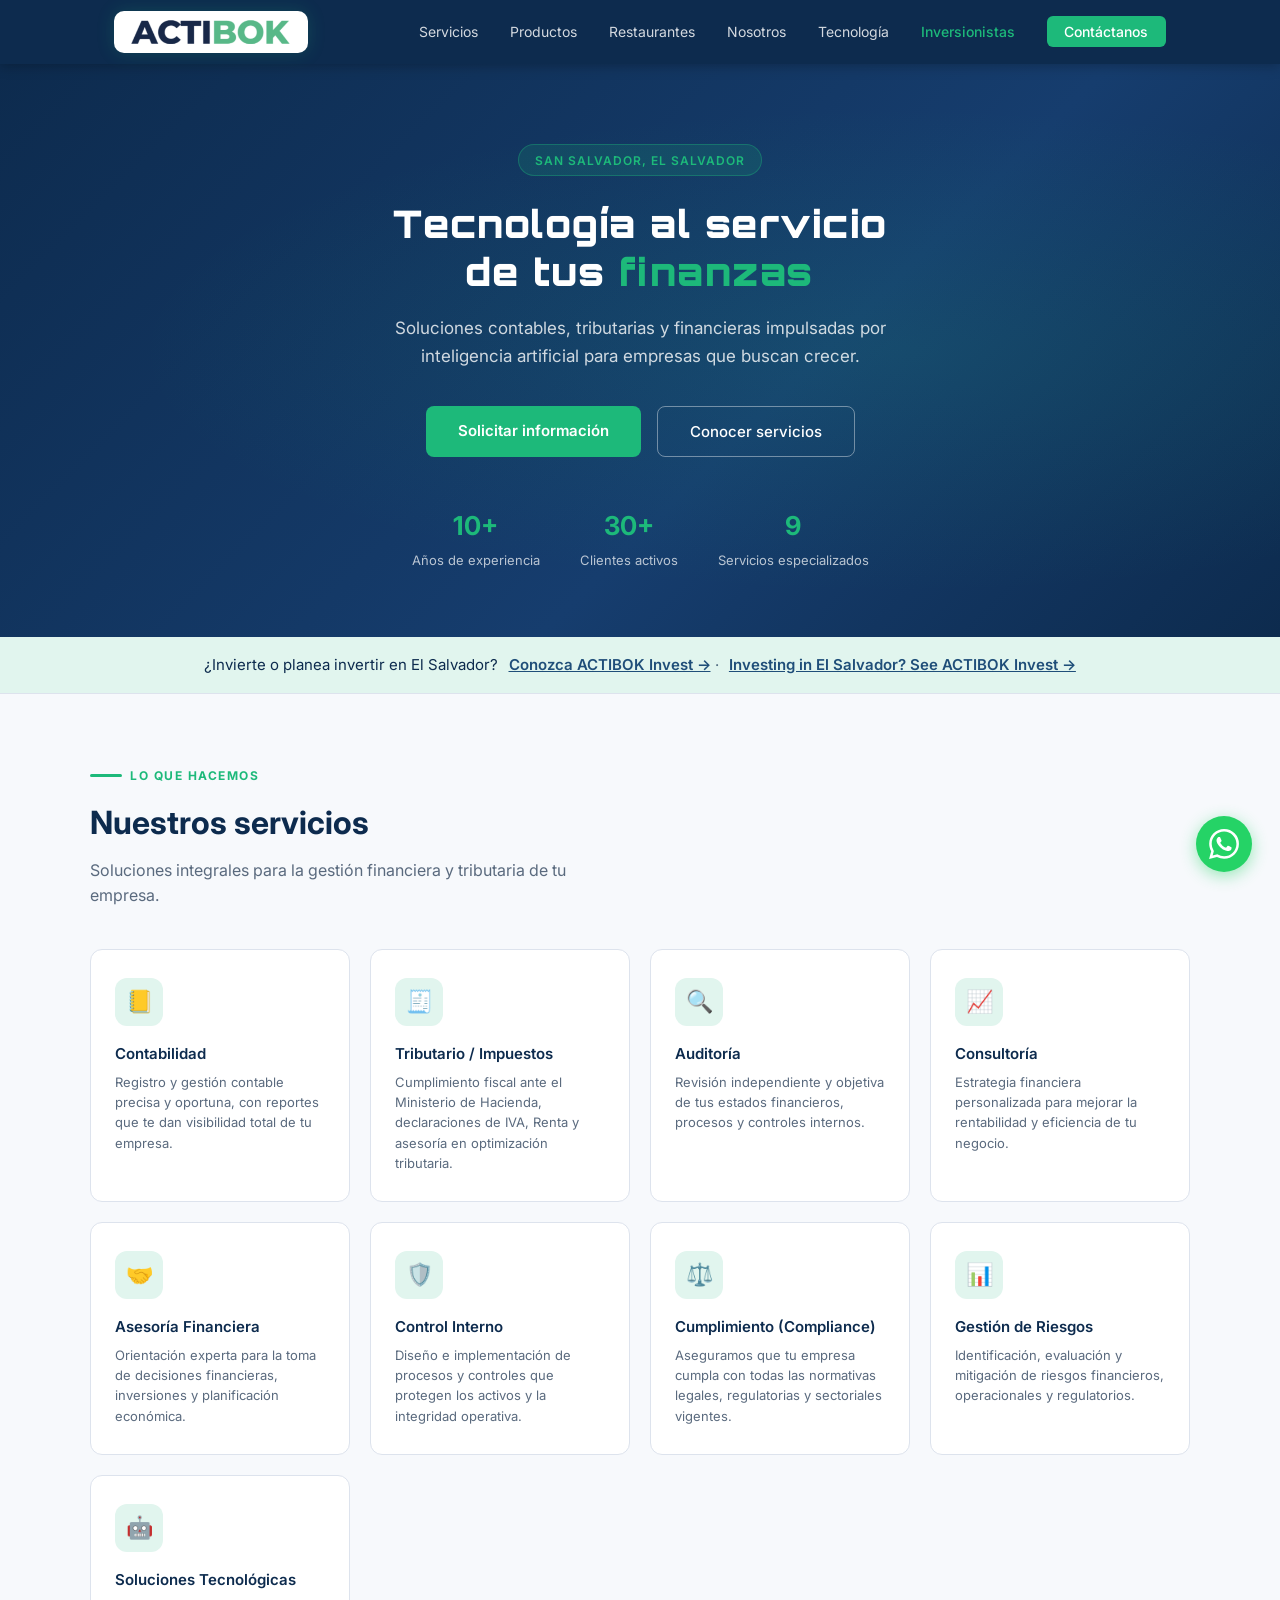
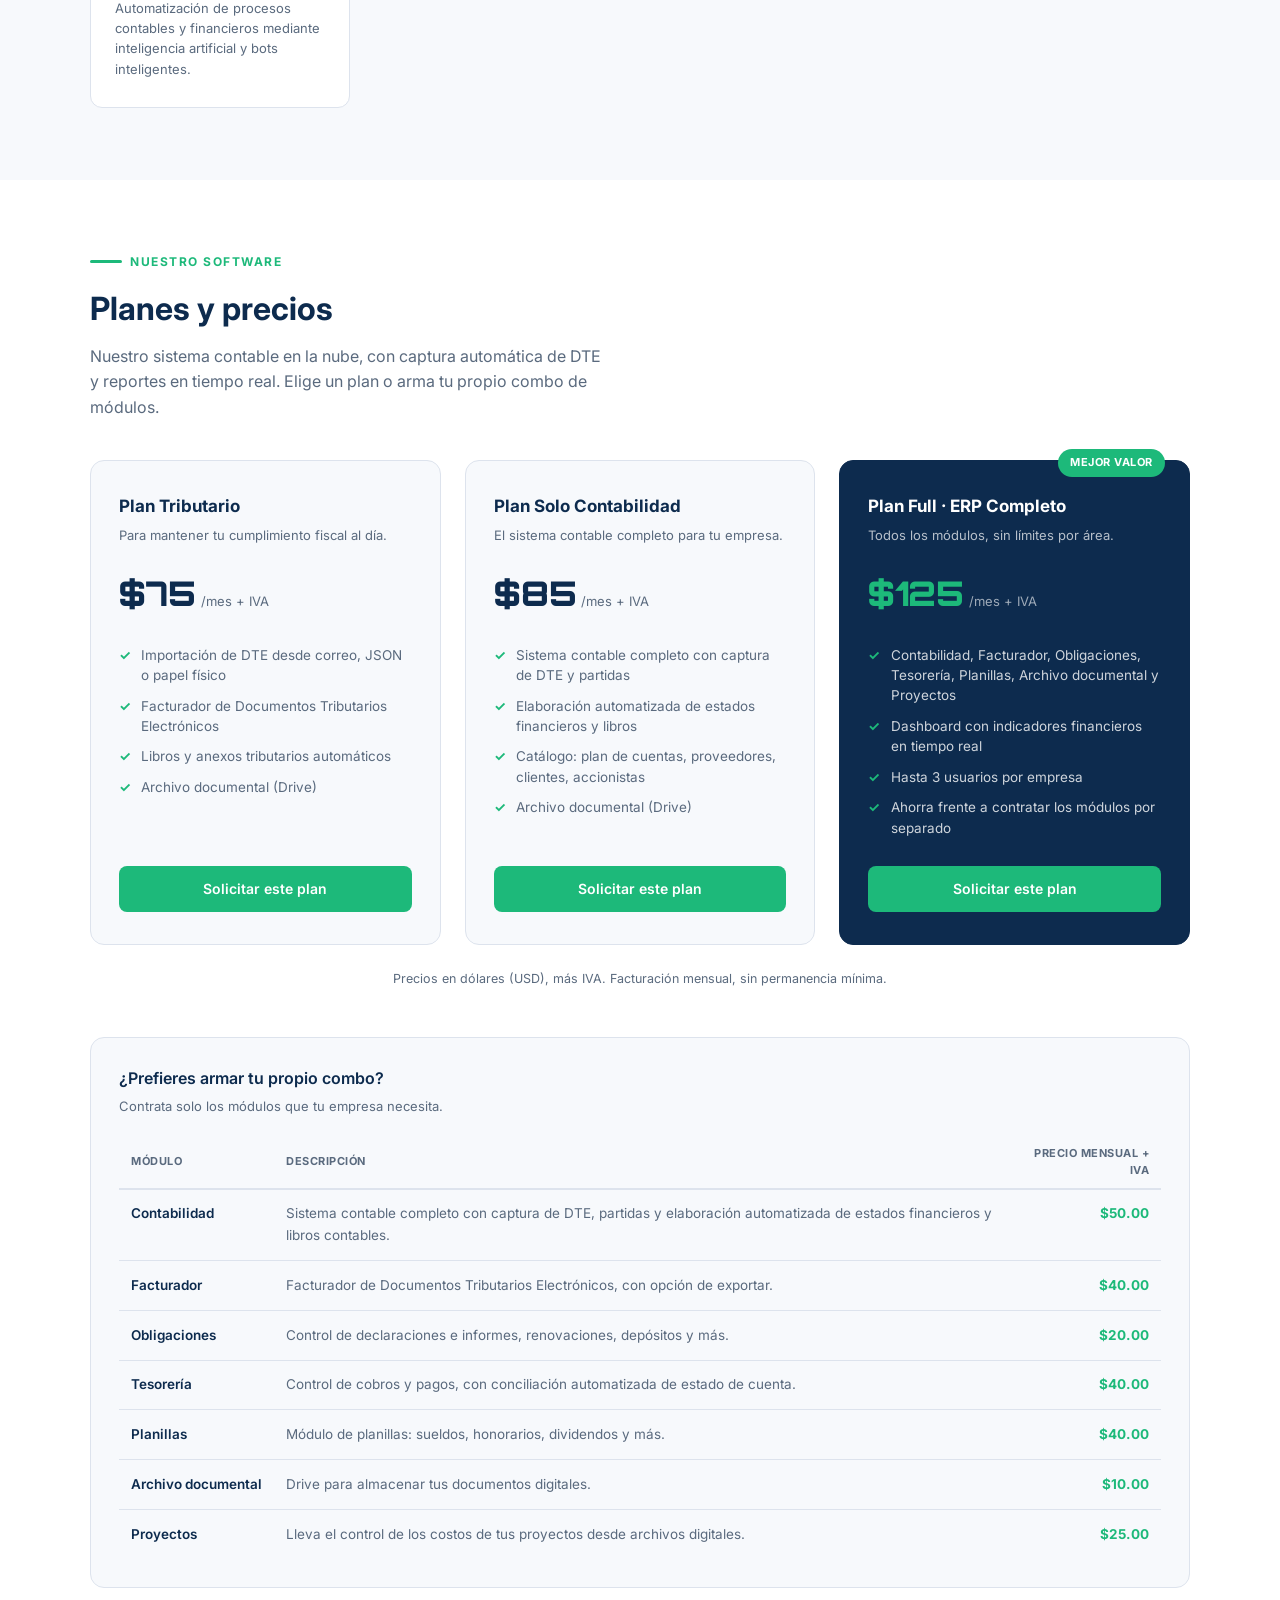
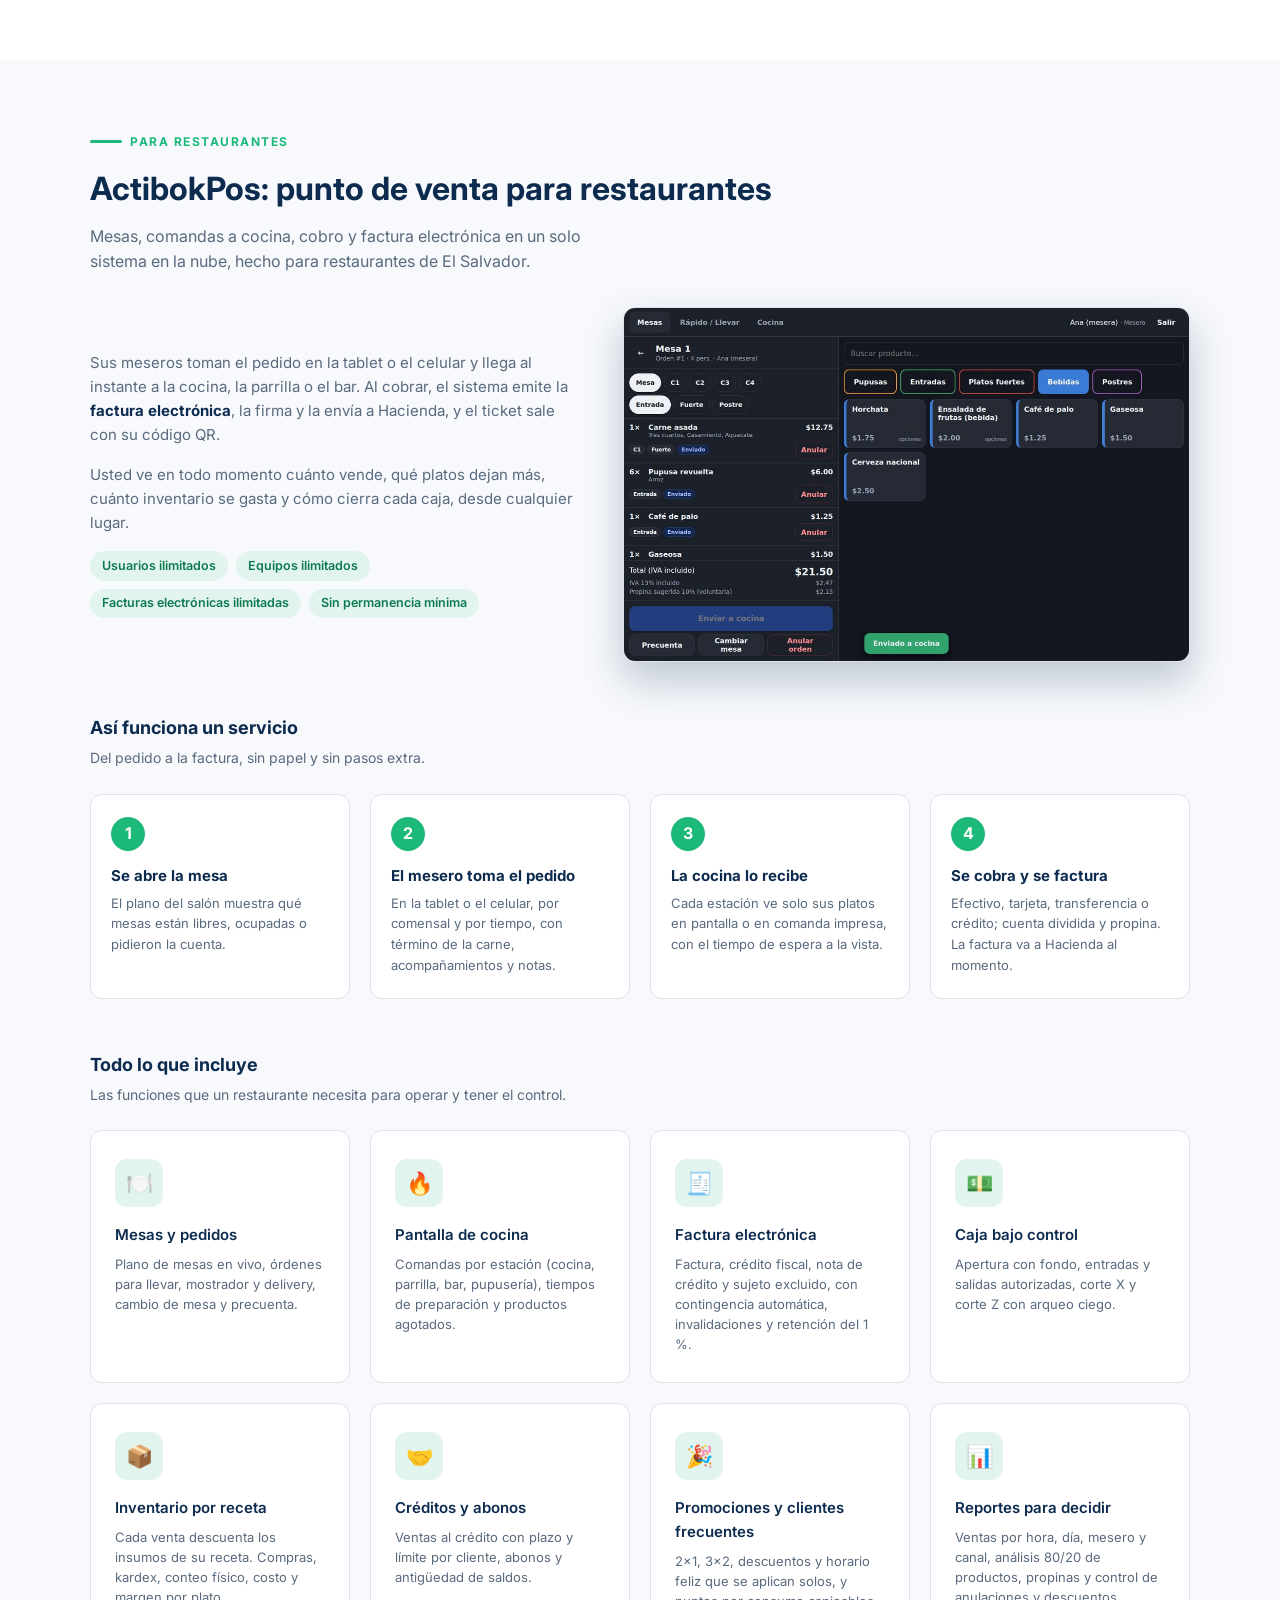
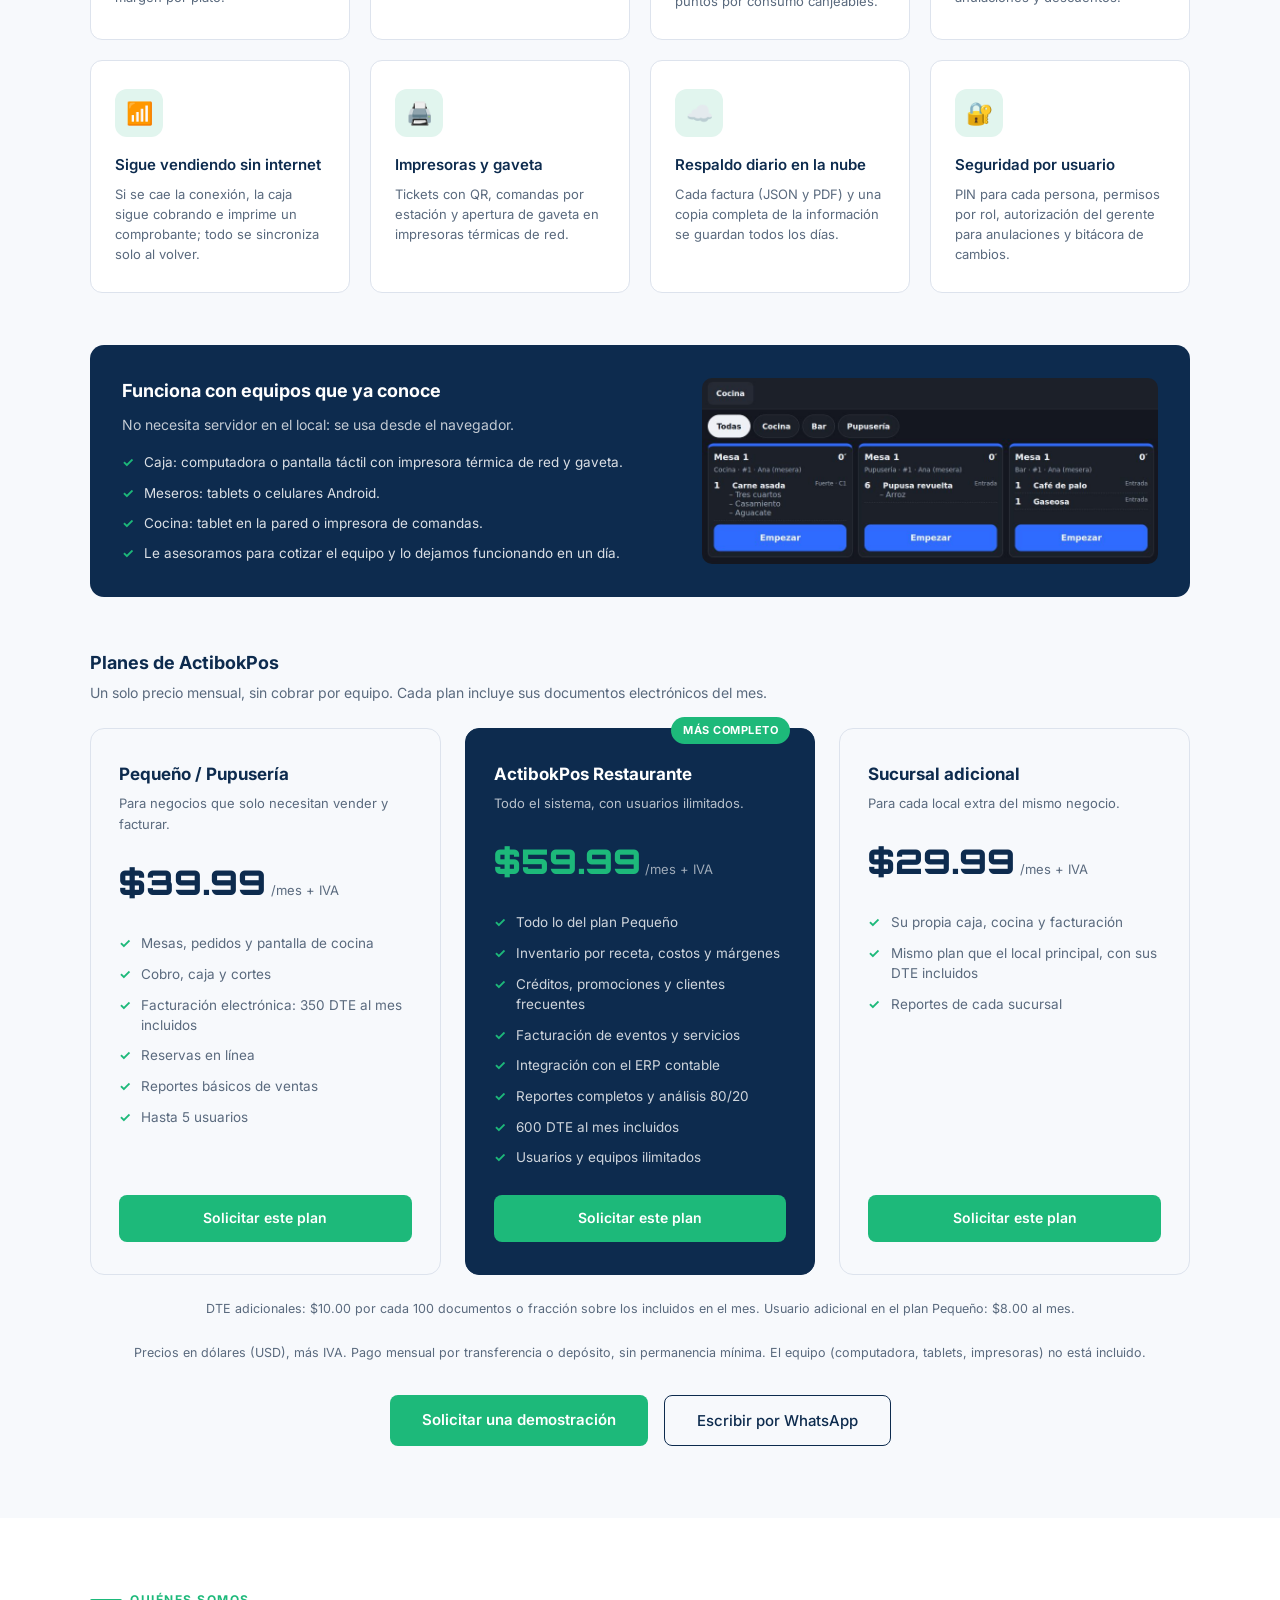
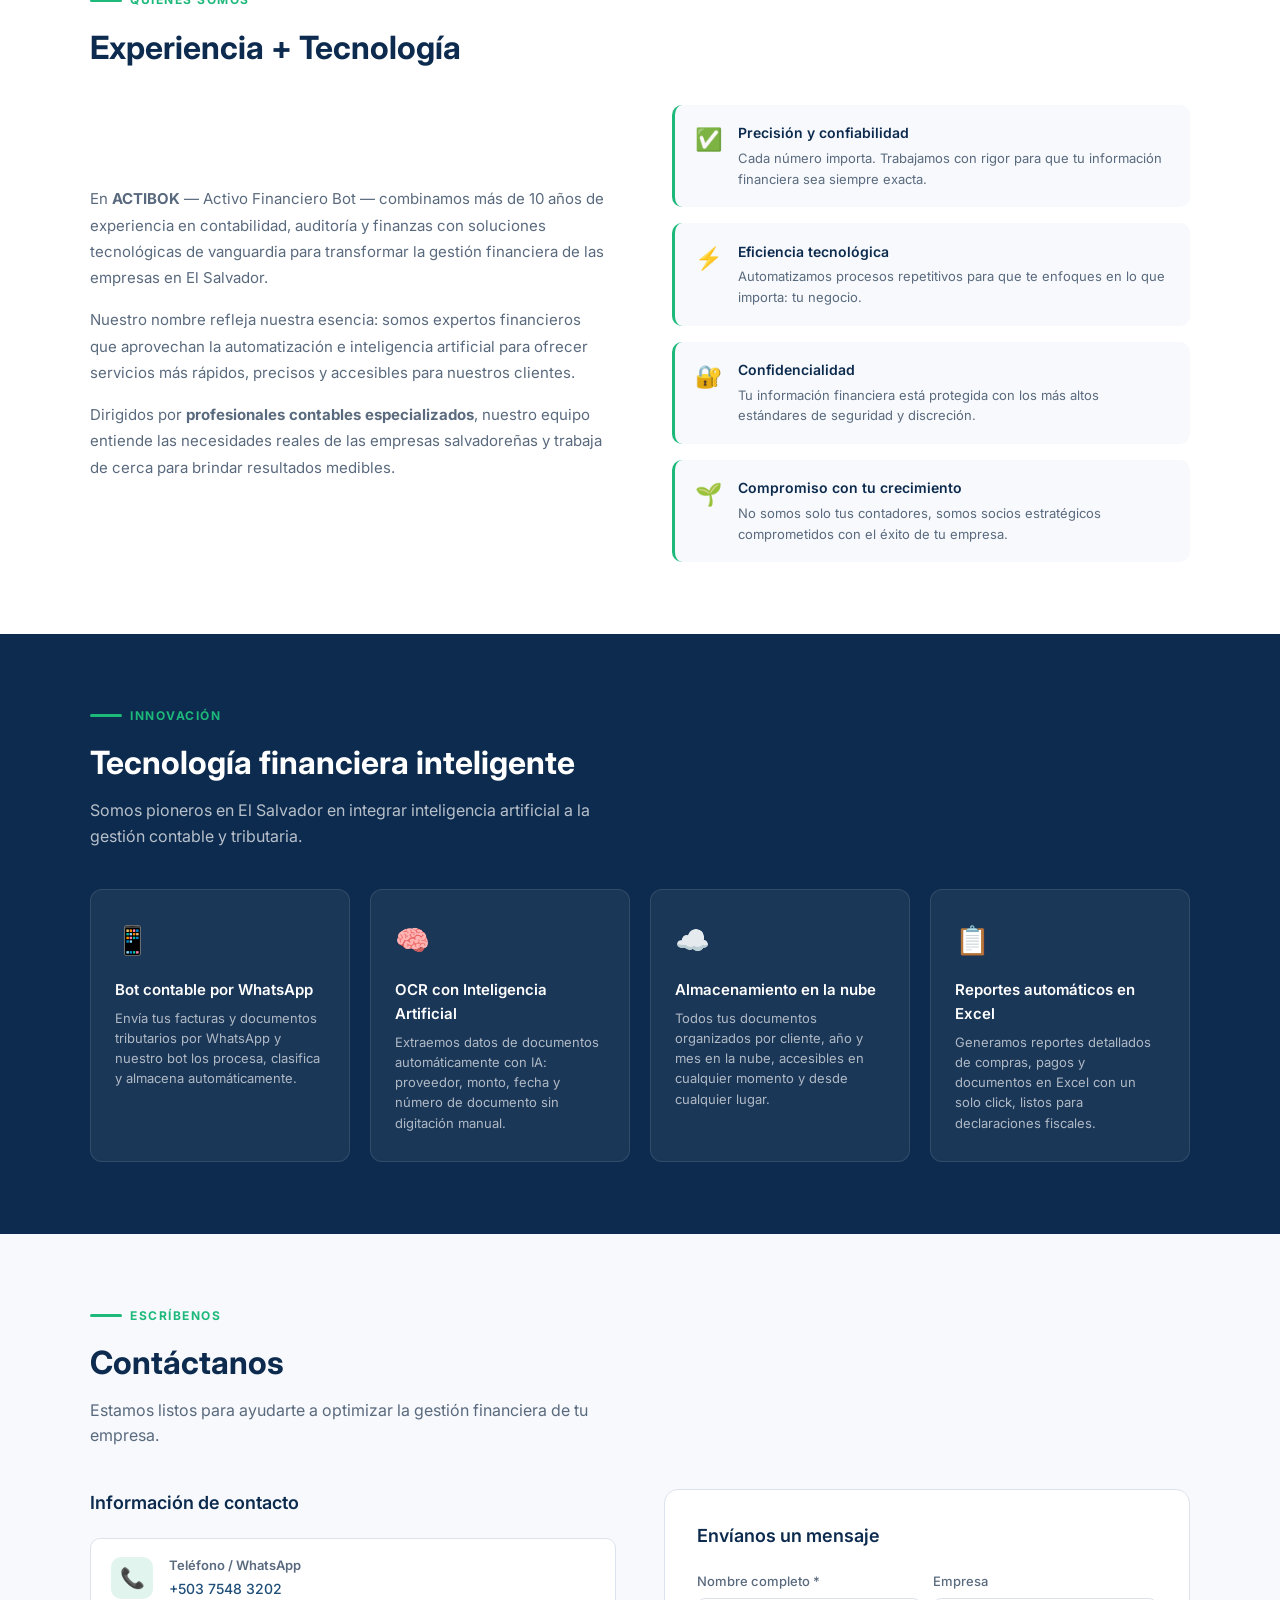
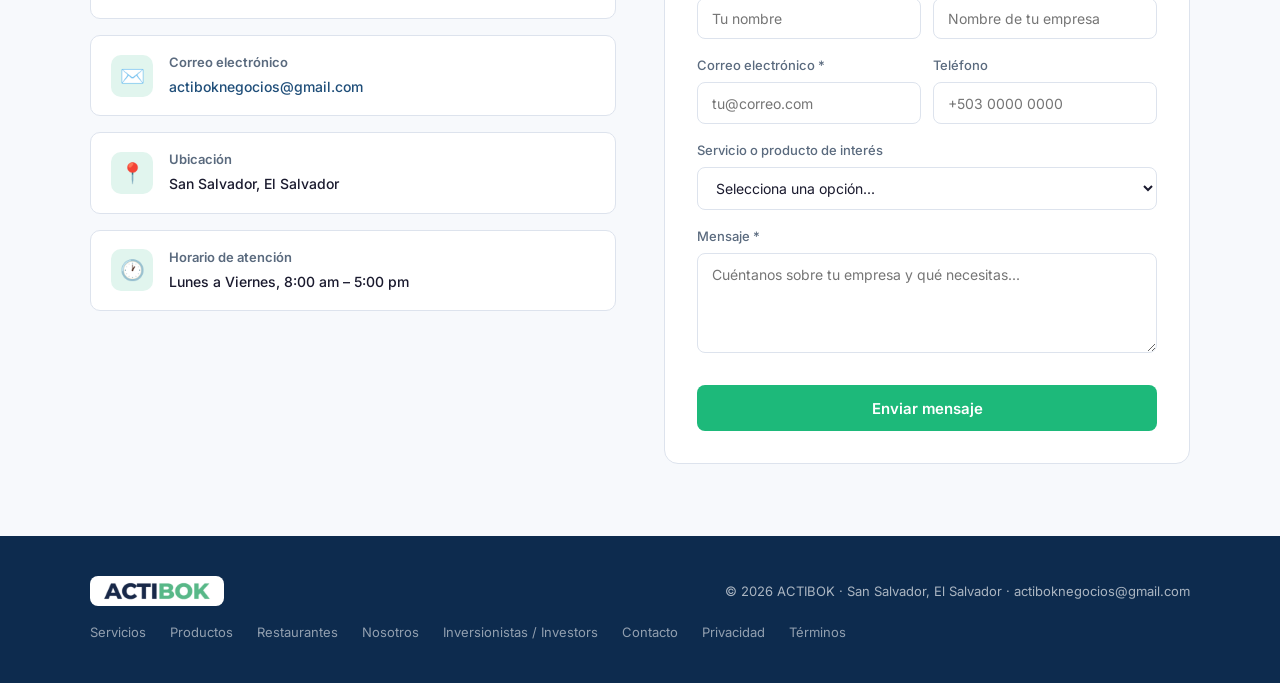
==== commit 8d810bdb: "Enlace a ACTIBOK Invest (actibokinvest.com) en menú, franja destacada y pie; pie de página ajustado " ====
--- a/index.html
+++ b/index.html
@@ -79,6 +79,9 @@
       border-radius: 6px;
       font-weight: 500 !important;
     }
+    .nav-links a.nav-invest { color: var(--verde); font-weight: 500; }
+    .invest-strip { background: var(--verde-claro); border-bottom: 1px solid var(--borde); padding: 1rem 1.5rem; text-align: center; font-size: 15px; color: var(--azul); }
+    .invest-strip a { color: var(--azul-medio); font-weight: 600; margin-left: .4rem; }
     .nav-cta:hover { background: #17a36a !important; color: #fff !important; }
 
     /* hamburger */
@@ -677,7 +680,7 @@
     }
     .footer-logo img { display: block; height: 20px; width: auto; }
     footer p { font-size: 13px; }
-    .footer-links { display: flex; gap: 1.5rem; }
+    .footer-links { display: flex; flex-wrap: wrap; justify-content: center; gap: 0.6rem 1.5rem; }
     .footer-links a {
       color: rgba(255,255,255,0.55);
       text-decoration: none;
@@ -720,6 +723,7 @@
       <li><a href="#actibokpos">Restaurantes</a></li>
       <li><a href="#nosotros">Nosotros</a></li>
       <li><a href="#tecnologia">Tecnología</a></li>
+      <li><a href="https://actibokinvest.com/" class="nav-invest" title="Inversionistas / Investors">Inversionistas</a></li>
       <li><a href="#contacto" class="nav-cta">Contáctanos</a></li>
     </ul>
     <div class="hamburger" onclick="toggleMenu()" aria-label="Menú" role="button">
@@ -732,6 +736,7 @@
     <a href="#actibokpos" onclick="toggleMenu()">Restaurantes (ActibokPos)</a>
     <a href="#nosotros" onclick="toggleMenu()">Nosotros</a>
     <a href="#tecnologia" onclick="toggleMenu()">Tecnología</a>
+    <a href="https://actibokinvest.com/">Inversionistas / Investors</a>
     <a href="#contacto" onclick="toggleMenu()">Contacto</a>
   </div>
 </header>
@@ -755,7 +760,9 @@
 </section>
 
 <!-- SERVICIOS -->
-<section id="servicios">
+<div class="invest-strip">¿Invierte o planea invertir en El Salvador? <a href="https://actibokinvest.com/es/">Conozca ACTIBOK Invest →</a> <span style="opacity:.7">·</span> <a href="https://actibokinvest.com/en/">Investing in El Salvador? See ACTIBOK Invest →</a></div>
+
+  <section id="servicios">
   <div class="container">
     <div class="section-label"><span>Lo que hacemos</span></div>
     <h2 class="section-title">Nuestros servicios</h2>
@@ -1286,6 +1293,7 @@
       <a href="#productos">Productos</a>
       <a href="#actibokpos">Restaurantes</a>
       <a href="#nosotros">Nosotros</a>
+      <a href="https://actibokinvest.com/">Inversionistas / Investors</a>
       <a href="#contacto">Contacto</a>
       <a href="privacidad.html">Privacidad</a>
       <a href="terminos.html">Términos</a>
